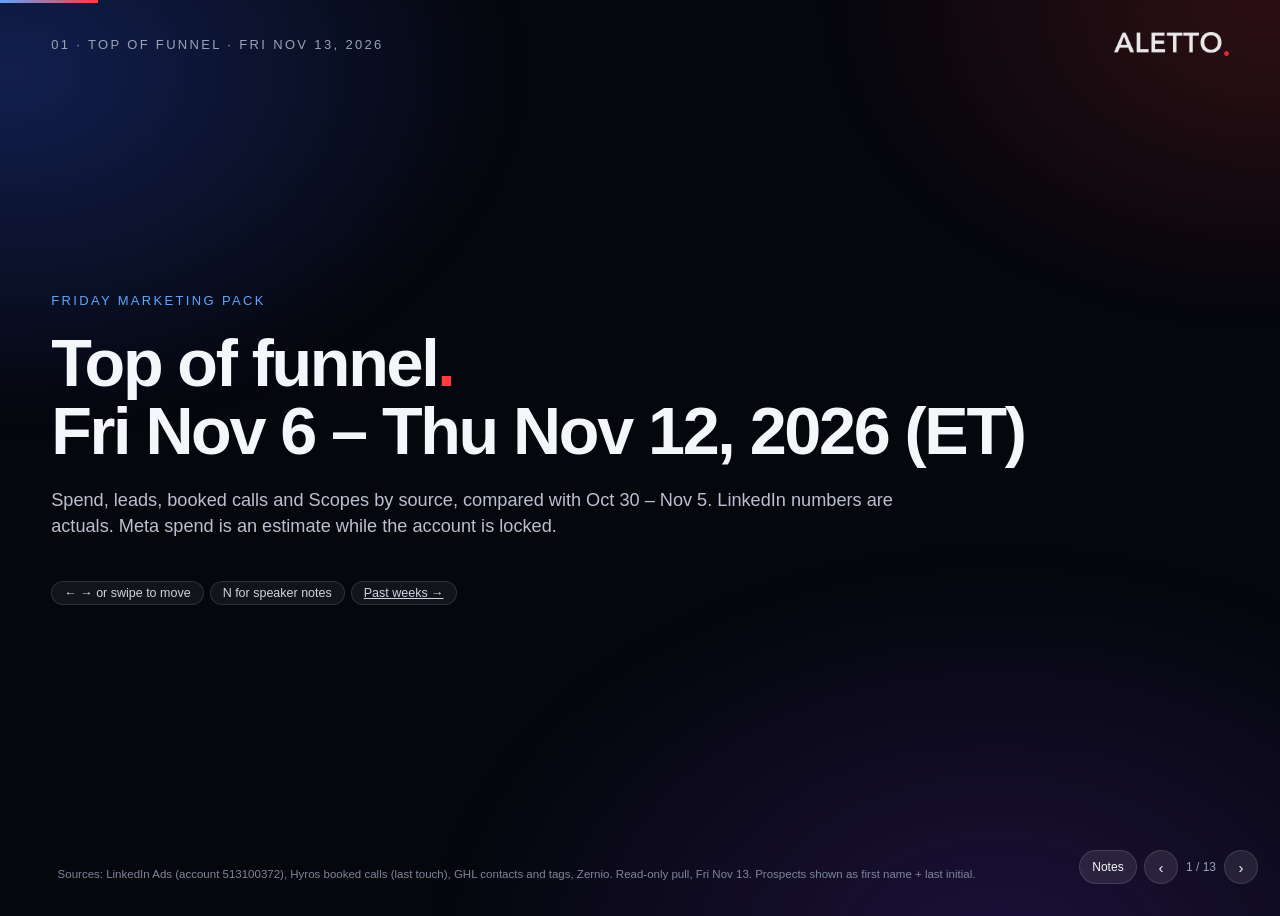
==== 2026-11-13/index.html @ bb5e085d "TOF weekly deck: week Nov 6–12, 2026 (built Fri Nov 13)" ====
<!DOCTYPE html><html lang="en"><head><meta charset="utf-8"><meta name="viewport" content="width=device-width,initial-scale=1,viewport-fit=cover">
<title>Aletto · Top of funnel · Fri Nov 6 – Thu Nov 12, 2026 (ET)</title><meta name="robots" content="noindex"><link rel="icon" href="[data-uri]">
<style>
:root{--bg:#05070d;--glass:rgba(255,255,255,.055);--glass2:rgba(255,255,255,.09);--line:rgba(255,255,255,.12);--tx:#f5f6fa;--mut:#9aa3b5;--red:#ff3b3b;--grn:#34d399;--amb:#fbbf24;--blu:#60a5fa;--vio:#a78bfa}
*{box-sizing:border-box;margin:0;padding:0}
html,body{height:100%;background:var(--bg);color:var(--tx);font-family:-apple-system,BlinkMacSystemFont,"SF Pro Display","Inter","Helvetica Neue",Arial,sans-serif;-webkit-font-smoothing:antialiased;overflow:hidden}
body:before{content:"";position:fixed;inset:-20%;background:radial-gradient(40% 40% at 15% 20%,rgba(56,94,255,.28),transparent 70%),radial-gradient(35% 35% at 85% 15%,rgba(255,59,59,.16),transparent 70%),radial-gradient(45% 45% at 70% 90%,rgba(124,58,237,.20),transparent 70%);filter:blur(20px);z-index:0}
.deck{position:relative;z-index:1;height:100vh;width:100vw}
.slide{position:absolute;inset:0;padding:4.2vh 4.5vw 7vh;display:flex;flex-direction:column;opacity:0;pointer-events:none;transform:translateY(18px) scale(.995);transition:opacity .55s ease,transform .55s ease}
.slide.active{opacity:1;pointer-events:auto;transform:none}
.top{display:flex;align-items:center;justify-content:space-between;margin-bottom:2.2vh}
.top img{height:22px;opacity:.9}
.kicker{font-size:12px;letter-spacing:.18em;text-transform:uppercase;color:var(--mut)}
h1{font-size:clamp(34px,5.2vw,76px);font-weight:700;letter-spacing:-.035em;line-height:1.02}
h2{font-size:clamp(24px,2.7vw,40px);font-weight:700;letter-spacing:-.025em;margin-bottom:.6vh}
.sub{color:var(--mut);font-size:clamp(13px,1.15vw,17px);margin-bottom:2vh;max-width:1100px;line-height:1.45}
.glass{background:var(--glass);border:1px solid var(--line);border-radius:22px;backdrop-filter:blur(24px) saturate(140%);-webkit-backdrop-filter:blur(24px) saturate(140%);box-shadow:0 10px 40px rgba(0,0,0,.35),inset 0 1px 0 rgba(255,255,255,.08)}
.grid{display:grid;gap:16px}
.g2{grid-template-columns:1fr 1fr}.g3{grid-template-columns:repeat(3,1fr)}.g4{grid-template-columns:repeat(4,1fr)}.g5{grid-template-columns:repeat(5,1fr)}
.card{padding:18px 20px}
.kpi .v{font-size:clamp(26px,2.8vw,44px);font-weight:700;letter-spacing:-.03em}
.kpi .l{color:var(--mut);font-size:13px;margin-top:4px;line-height:1.35}
.kpi .d{font-size:12px;margin-top:8px;color:var(--grn)}
.tag{display:inline-block;font-size:10.5px;padding:2px 8px;border-radius:99px;border:1px solid var(--line);color:var(--mut);margin-left:6px;vertical-align:middle;letter-spacing:.03em}
.est{color:var(--amb);border-color:rgba(251,191,36,.4)}
.pend{color:var(--vio);border-color:rgba(167,139,250,.45)}
.src{position:absolute;left:4.5vw;right:150px;bottom:2.2vh;font-size:10.5px;color:#6f788b;line-height:1.4}
.nav{position:fixed;right:22px;bottom:16px;z-index:5;display:flex;gap:8px;align-items:center;font-size:12px;color:var(--mut)}
.nav button{background:var(--glass2);border:1px solid var(--line);color:var(--tx);width:34px;height:34px;border-radius:50%;cursor:pointer;font-size:15px}
.prog{position:fixed;left:0;top:0;height:3px;background:linear-gradient(90deg,var(--blu),var(--red));z-index:6;transition:width .4s}
table{width:100%;border-collapse:collapse;font-size:clamp(10.5px,.82vw,13px)}
th,td{padding:6px 5px;text-align:right;border-bottom:1px solid rgba(255,255,255,.07);white-space:nowrap}
th:first-child,td:first-child{text-align:left}
th{color:var(--mut);font-weight:600;font-size:10px;white-space:normal;vertical-align:bottom;text-transform:uppercase;letter-spacing:.06em}
td.nd{color:#5d6576;font-style:italic}
tr.sel td{background:rgba(96,165,250,.10)}
.pill{display:inline-flex;gap:6px;flex-wrap:wrap}
.pill button{background:var(--glass);border:1px solid var(--line);color:var(--mut);padding:6px 13px;border-radius:99px;cursor:pointer;font-size:12.5px}
.pill button.on{background:#fff;color:#000;border-color:#fff}
.chartbox{position:relative;height:100%;min-height:0}
.funnel{display:flex;flex-direction:column;gap:9px}
.fstep{display:flex;align-items:center;gap:14px}
.fbar{height:46px;border-radius:12px;display:flex;align-items:center;padding:0 16px;font-weight:600;background:linear-gradient(90deg,rgba(96,165,250,.55),rgba(167,139,250,.45));border:1px solid var(--line);transition:width 1.2s cubic-bezier(.2,.8,.2,1);width:0;white-space:nowrap}
.fconv{color:var(--mut);font-size:13px;min-width:120px}
.tl{display:flex;flex-direction:column;gap:6px;overflow:auto;padding-right:6px;max-height:68vh}
.row{padding:7px 14px;border-radius:14px;cursor:pointer;transition:background .2s}
.row:hover{background:var(--glass2)}
.row .h{display:flex;gap:12px;align-items:center}
.row .n{font-weight:700;color:var(--mut);min-width:30px}
.row .dt{font-size:12px;color:var(--mut);min-width:84px}
.row .t{font-weight:600;flex:1}
.row .b{display:none;margin-top:10px;font-size:13px;color:#cfd5e2;line-height:1.5}
.row.open .b{display:grid;grid-template-columns:1fr 1fr 1fr;gap:14px}
.row .b div span{display:block;color:var(--mut);font-size:11px;text-transform:uppercase;letter-spacing:.07em;margin-bottom:3px}
.chev{transition:transform .2s;color:var(--mut)}.row.open .chev{transform:rotate(90deg)}
.flag{padding:14px 16px;border-left:3px solid}
.flag.r{border-left-color:var(--red)}.flag.a{border-left-color:var(--amb)}.flag.g{border-left-color:var(--grn)}
.flag b{display:block;margin-bottom:3px;font-size:14px}.flag p{font-size:12.5px;color:#c3c9d6;line-height:1.45}
ul.clean{list-style:none}ul.clean li{padding:7px 0;border-bottom:1px solid rgba(255,255,255,.06);font-size:13.5px;line-height:1.45;color:#d8dde7}
ul.clean li b{color:#fff}
.big{font-size:clamp(48px,7vw,104px);font-weight:800;letter-spacing:-.05em;line-height:1}
.dot{color:var(--red)}
.score{width:150px;height:150px;border-radius:50%;display:grid;place-items:center;background:conic-gradient(var(--grn) calc(var(--p)*1%),rgba(255,255,255,.08) 0);position:relative}
.score:after{content:"";position:absolute;inset:12px;border-radius:50%;background:#0b0f19}
.score span{position:relative;z-index:1;font-size:40px;font-weight:800}
.hint{font-size:11.5px;color:var(--mut)}
body.static *{transition:none!important;animation:none!important}
@media print{.slide{position:relative;opacity:1;page-break-after:always;height:100vh}}
/* presenter overrides: bigger type for a shared screen */
html,body{font-family:"Inter",-apple-system,BlinkMacSystemFont,"SF Pro Display","Helvetica Neue",Arial,sans-serif}
.slide{padding:3.6vh 4vw 7.4vh}
.top{margin-bottom:1.6vh}
.top img{height:24px}
.kicker{font-size:13px}
h2{font-size:clamp(28px,3.05vw,46px);line-height:1.1;margin-bottom:1vh;max-width:1500px}
.sub{font-size:clamp(16px,1.42vw,21px);color:#b9c0cf;margin-bottom:2.2vh;max-width:1400px}
.kpi .v{font-size:clamp(34px,3.6vw,58px)}
.kpi .l{font-size:clamp(14px,1.18vw,17px);color:#b9c0cf;line-height:1.35}
.src{font-size:11.5px;color:#7d869a;bottom:2vh}
.card{padding:18px 22px}
.lbl{font-size:12px;letter-spacing:.14em;text-transform:uppercase;color:var(--mut);margin-bottom:8px}
.c-g{color:var(--grn)}.c-r{color:#ff6b6b}.c-a{color:var(--amb)}.c-b{color:var(--blu)}.c-v{color:var(--vio)}.c-w{color:#fff}
.ico{display:inline-grid;place-items:center;width:30px;height:30px;border-radius:50%;font-size:15px;font-weight:800;margin-right:10px;vertical-align:middle;flex:none}
.ico.g{background:rgba(52,211,153,.18);color:var(--grn)}.ico.r{background:rgba(255,90,90,.18);color:#ff6b6b}.ico.a{background:rgba(251,191,36,.18);color:var(--amb)}.ico.b{background:rgba(96,165,250,.18);color:var(--blu)}
.gap{display:inline-block;font-size:12px;padding:3px 10px;border-radius:99px;border:1px solid rgba(251,191,36,.45);color:var(--amb);margin-top:8px}
.pill button{font-size:14px;padding:7px 15px}
.rk{display:flex;flex-direction:column;gap:10px}
.mbar{height:12px;border-radius:99px;background:rgba(255,255,255,.08);position:relative;overflow:visible}
.mbar i{position:absolute;left:0;top:0;bottom:0;border-radius:99px;width:0;transition:width 1.1s cubic-bezier(.2,.8,.2,1)}
.mbar b.t{position:absolute;top:-5px;bottom:-5px;width:2px;background:#fff;opacity:.7}
.mrow{display:flex;justify-content:space-between;font-size:15px;color:#cfd5e2;margin-bottom:5px}
.mrow b{color:#fff;font-size:16px}
.fl{display:flex;flex-direction:column;gap:20px}
.fs{display:flex;align-items:center;gap:16px}
.fs .fb{height:72px;border-radius:14px;display:flex;align-items:center;padding:0 20px;font-weight:700;font-size:26px;border:1px solid var(--line);width:0;transition:width 1.2s cubic-bezier(.2,.8,.2,1);white-space:nowrap}
.fs .fn{color:#cfd5e2;font-size:16px;min-width:230px}
.fs .fn b{display:block;color:#fff;font-size:18px}
.ring{width:190px;height:190px;border-radius:50%;display:grid;place-items:center;position:relative;background:conic-gradient(var(--amb) calc(var(--p)*1%),rgba(255,255,255,.08) 0)}
.ring:after{content:"";position:absolute;inset:16px;border-radius:50%;background:#0b0f19}
.ring span{position:relative;z-index:1;font-size:50px;font-weight:800;letter-spacing:-.03em}
.ring .tk{position:absolute;inset:0;border-radius:50%;background:conic-gradient(transparent calc(var(--t)*1% - .6%),#fff calc(var(--t)*1% - .6%),#fff calc(var(--t)*1% + .6%),transparent 0);-webkit-mask:radial-gradient(circle,transparent 60%,#000 61%);mask:radial-gradient(circle,transparent 60%,#000 61%);z-index:2}
.list{list-style:none;display:flex;flex-direction:column;gap:12px}
.list li{font-size:clamp(15px,1.3vw,19px);line-height:1.4;color:#dfe3ec;display:flex;align-items:flex-start}
.list li b{color:#fff}
.tb td,.tb th{font-size:15px;padding:9px 8px}
.tb th{font-size:11.5px}
.notes{position:fixed;left:4vw;right:4vw;bottom:62px;z-index:8;padding:18px 24px;display:none;background:rgba(12,16,28,.94);border:1px solid var(--line);border-radius:18px;box-shadow:0 20px 60px rgba(0,0,0,.6)}
.notes.on{display:block}
.notes h4{font-size:12px;letter-spacing:.16em;text-transform:uppercase;color:var(--amb);margin-bottom:8px}
.notes ul{margin-left:20px}.notes li{font-size:16px;line-height:1.5;color:#e6e9f0;margin:3px 0}
aside.sn{display:none}
.nbtn{width:auto!important;padding:0 12px;border-radius:99px!important;font-size:12px!important}
.repname{font-size:22px;font-weight:700}
.rank{display:inline-grid;place-items:center;width:34px;height:34px;border-radius:50%;background:rgba(255,255,255,.1);font-weight:800;margin-right:10px}
.rank.one{background:linear-gradient(135deg,#fbbf24,#f59e0b);color:#111}
.g4{grid-template-columns:repeat(4,minmax(0,1fr))}.g3{grid-template-columns:repeat(3,minmax(0,1fr))}.g2{grid-template-columns:repeat(2,minmax(0,1fr))}
.src{right:190px}
.ring{flex:none}
.ring .tk{position:absolute;inset:0;background:none;-webkit-mask:none;mask:none;transform:rotate(calc(var(--t)*3.6deg));z-index:3;border-radius:50%}.ring .tk:before{content:"";position:absolute;left:50%;top:-5px;width:5px;height:28px;margin-left:-2.5px;background:#fff;border-radius:3px;box-shadow:0 0 8px rgba(255,255,255,.6)}
.flag .list b,.flag .wl b{display:inline;font-size:inherit;margin:0}
.flag .wl{flex:1;justify-content:space-evenly}
.wl{list-style:none;display:flex;flex-direction:column;gap:2.2vh;margin-top:6px}
.wl li{display:flex;align-items:center;gap:18px}
.wl .n{font-size:clamp(28px,2.6vw,40px);font-weight:800;letter-spacing:-.03em;min-width:120px;text-align:right}
.wl .t{font-size:clamp(16px,1.4vw,20px);line-height:1.35;color:#dfe3ec}
.wl .t b{color:#fff}
.fx .n{font-size:clamp(40px,4vw,64px);font-weight:800;letter-spacing:-.04em;line-height:1;margin:10px 0 6px}
.lbcard .rk{gap:20px}.lbcard .mrow{font-size:16px}
/* drill-down slides */
.drill{flex:1;min-height:0;display:flex;flex-direction:column;gap:12px;margin-bottom:1.2vh}
.dtop{display:flex;align-items:center;justify-content:space-between;gap:14px;flex-wrap:wrap}
.dp button b{margin-left:4px;font-weight:800}
.dp button.on b{color:#000}
.dhint{font-size:13px;color:#7d869a}
.dwrap{flex:1;min-height:0;overflow:auto;padding:0!important;overscroll-behavior:contain}
.dwrap::-webkit-scrollbar{width:10px;height:10px}.dwrap::-webkit-scrollbar-thumb{background:rgba(255,255,255,.18);border-radius:99px}.dwrap::-webkit-scrollbar-track{background:transparent}
.dtab{width:100%;border-collapse:separate;border-spacing:0;table-layout:fixed}
.dtab th{position:sticky;top:0;z-index:2;background:rgba(16,21,34,.97);text-align:left;font-size:11.5px;letter-spacing:.12em;text-transform:uppercase;color:var(--mut);padding:12px 14px;border-bottom:1px solid var(--line);font-weight:600}
.dtab td{padding:12px 14px;border-bottom:1px solid rgba(255,255,255,.06);vertical-align:top;font-size:15.5px;line-height:1.4;color:#dfe3ec}
.dtab tr:hover td{background:rgba(255,255,255,.035)}
.dtab th:nth-child(1){width:15%}.dtab th:nth-child(2){width:8%}.dtab th:nth-child(3){width:13%}.dtab th:nth-child(4){width:21%}.dtab th:nth-child(5){width:35%}.dtab th:nth-child(6){width:8%}
.dtab td.pn{font-weight:700;color:#fff;font-size:16.5px}
.dtab td.dt{color:#cfd5e2;white-space:nowrap;font-variant-numeric:tabular-nums}
.dtab td b{color:#fff;font-weight:600}
.dtab .x{font-size:13px;color:#8f98ab;margin-top:3px;line-height:1.35}
.dtab .sl{font-size:11px;letter-spacing:.08em;text-transform:uppercase;color:var(--amb);margin-bottom:3px}
.dtab q{quotes:"“" "”";color:#f3f5f9;font-size:15.5px}
.dtab q:before{content:open-quote;color:var(--amb)}.dtab q:after{content:close-quote;color:var(--amb)}
.dtab .fl2{color:#ffb4b4;font-size:14.5px}
.dtab .nn{color:#6f788b;font-style:italic;font-size:14px}
.dtab td.lk a{display:inline-block;color:var(--blu);text-decoration:none;font-size:13.5px;font-weight:600;padding:3px 9px;border:1px solid rgba(96,165,250,.35);border-radius:99px;margin:0 4px 5px 0;white-space:nowrap}
.dtab td.lk a:hover{background:rgba(96,165,250,.15)}
.dtab tr.hid{display:none}
.dtab th,.dtab td{text-align:left!important;white-space:normal;overflow-wrap:anywhere}
.dtab td.dt{white-space:nowrap}
.dtab td.lk{white-space:normal}
.slide:has(.drill) .src{position:static;margin-top:4px;padding-right:170px;flex:none}
.slide:has(.drill) .drill{margin-bottom:0}
.slide:has(.drill) .sub{margin-bottom:1.4vh}
.slide:has(.drill) h2{font-size:clamp(26px,2.6vw,40px)}
.dp{row-gap:6px}
/* TOF weekly additions on top of base.css + presenter.css (same Apple-glass system as the YTD deck + sales scorecard) */
.deltas{display:flex;gap:6px;align-items:center;margin-top:6px;font-size:13px;color:var(--mut)}
.up{color:var(--grn)}.dn{color:#ff6b6b}.fl0{color:var(--mut)}
.kpi .v small{font-size:.45em;color:var(--mut);font-weight:600;margin-left:4px;letter-spacing:0}
.chart{position:relative;flex:1;min-height:0}
.col{display:flex;flex-direction:column;min-height:0}
.fill{flex:1;min-height:0}
.title-wrap{flex:1;display:flex;flex-direction:column;justify-content:center;gap:2.4vh}
.title-wrap h1 .dot{color:var(--red)}
.chip{display:inline-block;font-size:12.5px;padding:4px 12px;border-radius:99px;border:1px solid var(--line);color:#cfd5e2;background:var(--glass);margin:0 6px 6px 0}
.frow{display:flex;align-items:center;gap:14px;margin:0 0 10px}
.frow .bx{height:54px;border-radius:14px;display:flex;align-items:center;justify-content:space-between;padding:0 18px;font-weight:700;font-size:clamp(18px,1.7vw,26px);border:1px solid var(--line);min-width:150px;transition:width 1.1s cubic-bezier(.2,.8,.2,1)}
.frow .bx span{font-size:12px;font-weight:600;color:rgba(255,255,255,.75);letter-spacing:.04em;text-transform:uppercase}
.frow .cv{font-size:14px;color:#cfd5e2;min-width:150px}
.frow .cv b{display:block;color:#fff;font-size:17px}
.gapbox{border:1px dashed rgba(251,191,36,.55)!important;background:rgba(251,191,36,.06)!important;color:var(--amb)!important}
.rc{display:flex;gap:16px;align-items:flex-start}
.rc .num{flex:none;width:40px;height:40px;border-radius:50%;display:grid;place-items:center;font-weight:800;font-size:18px;background:rgba(96,165,250,.16);color:var(--blu)}
.rc b{display:block;font-size:clamp(16px,1.3vw,19px);margin-bottom:4px}
.rc p{font-size:clamp(13.5px,1.08vw,15.5px);color:#c3c9d6;line-height:1.45}
.cr{display:flex;flex-direction:column;gap:12px}
.cr .it{padding:14px 16px}
.cr .it .nm{font-weight:700;font-size:16.5px}.cr .it .ch{font-size:11.5px;letter-spacing:.1em;text-transform:uppercase;color:var(--mut);margin:2px 0 6px}
.cr .it p{font-size:14px;color:#cfd5e2;line-height:1.45}
.cr .it p b{color:#fff}
.tb2{font-size:13.5px}.tb2 td,.tb2 th{padding:6px 7px}
.tb2 td.ad{font-weight:600;color:#fff;max-width:230px;overflow:hidden;text-overflow:ellipsis}
.tb2 td.z{color:#5d6576}
.tb2 tr.hl td{background:rgba(52,211,153,.08)}
.tb2 tr.lo td{background:rgba(255,90,90,.07)}
.mth{font-size:11px;letter-spacing:.1em;text-transform:uppercase}
.l5h{display:flex;justify-content:space-between;align-items:baseline;margin-bottom:8px;gap:8px}
.l5h b{font-size:18px}
.l5k{display:flex;gap:10px;margin:6px 0 10px}
.l5k>div{flex:1;border-radius:14px;padding:8px 10px;background:rgba(255,255,255,.04);border:1px solid var(--line)}
.l5k .n{font-size:24px;font-weight:800;letter-spacing:-.02em}
.l5k .t{font-size:11px;color:var(--mut);text-transform:uppercase;letter-spacing:.08em}
.scroll{overflow:auto;min-height:0}
.legend-est{display:inline-block;width:12px;height:12px;border-radius:3px;background:repeating-linear-gradient(45deg,rgba(251,191,36,.85) 0 3px,rgba(251,191,36,.25) 3px 6px);vertical-align:middle;margin-right:6px}
.archive a{color:var(--blu);text-decoration:none}
/* ---------- mobile ---------- */
@media (max-width:820px){
 html,body{overflow:hidden}
 .slide{padding:54px 16px 86px;overflow-y:auto;-webkit-overflow-scrolling:touch;display:block}
 .slide>*{margin-bottom:12px}
 .g2,.g3,.g4,.g5,.g6{grid-template-columns:minmax(0,1fr)!important}
 .grid>*,.col>*{min-width:0;max-width:100%}
 .slide{overflow-x:hidden}
 .chart canvas{max-width:100%}
 .g3k{grid-template-columns:1fr 1fr!important}
 .chart,.chartbox{height:260px!important;flex:none!important}
 .src{position:static!important;margin-top:14px;right:auto!important;padding:0!important}
 h1{font-size:38px}
 h2{font-size:25px!important}
 .sub{font-size:15px!important}
 .top{margin-bottom:12px}
 .nav{right:12px;bottom:10px}
 .frow .bx{min-width:110px;height:46px;font-size:18px}
 .frow .cv{min-width:0;font-size:12px}.frow .cv b{font-size:14px}
 .tb2{font-size:12px}
 .scroll{overflow-x:auto}
 .hide-m{display:none}
 .top .kicker{max-width:68%;font-size:11px}
 .top img{height:18px}
 .big4{grid-template-columns:minmax(0,1fr) minmax(0,1fr)!important;gap:10px}
 .big4 .card{padding:14px}
 .big4 .kpi .v{font-size:30px}
 .big4 .lbl{font-size:10.5px}
 .gapbox{font-size:13px!important;width:auto!important}
 .title-wrap{min-height:70vh}
}
.big4 .card{padding:22px 24px}.big4 .kpi .v{font-size:clamp(38px,4.2vw,66px)}
.flag b{font-size:16px}.flag p{font-size:14px}
.recs .rc{padding:24px 26px}.recs .rc b{font-size:clamp(18px,1.5vw,22px)}.recs .rc p{font-size:clamp(14.5px,1.2vw,17px)}
.recs .rc:last-child{grid-column:1/-1}
.gaps .flag{padding:20px 22px}.gaps .flag b{font-size:18px}.gaps .flag p{font-size:15px}
ul.clean li{font-size:clamp(14px,1.15vw,16.5px);padding:10px 0}
@media (max-width:820px){.recs .rc:last-child{grid-column:auto}}

.grid>*{min-width:0}
</style></head><body><div class="prog" id="prog"></div><div class="deck"><section class="slide" data-title="Title"><div class="top"><span class="kicker">01 · Top of funnel · Fri Nov 13, 2026</span><img src="[data-uri]" alt="Aletto"></div>
<div class="title-wrap"><div class="kicker" style="color:var(--blu)">Friday marketing pack</div>
<h1>Top of funnel<span class="dot">.</span><br>Fri Nov 6 – Thu Nov 12, 2026 (ET)</h1>
<p class="sub" style="max-width:900px">Spend, leads, booked calls and Scopes by source, compared with Oct 30 – Nov 5. LinkedIn numbers are actuals. Meta spend is an estimate while the account is locked.</p>
<div><span class="chip">← → or swipe to move</span><span class="chip">N for speaker notes</span><span class="chip"><a href="../archive/" style="color:inherit">Past weeks →</a></span></div></div>
<div class="src">Sources: LinkedIn Ads (account 513100372), Hyros booked calls (last touch), GHL contacts and tags, Zernio. Read-only pull, Fri Nov 13. Prospects shown as first name + last initial.</div>
<aside class="sn"><ul><li>Same week window as every Friday pack: Friday to Thursday, Eastern time.</li><li>Every number ties to the pack files; Meta spend is the standing ~$190/day estimate.</li></ul></aside></section>
<section class="slide" data-title="The week"><div class="top"><span class="kicker">02 · The week in one slide</span><img src="[data-uri]" alt="Aletto"></div>
<h2>More qualified calls and more Scopes for about the same money</h2><p class="sub">Spend rose 4%. Qualified calls went 17 → 19 and Scopes 6 → 8. But LinkedIn paid had its weakest week: 8 books and 0 Scopes. Meta (estimated spend) and organic carried the week.</p>
<div class="col fill" style="justify-content:center;gap:18px"><div class="grid g4 big4"><div class="glass card kpi"><div class="lbl">Total spend<span class="tag est">estimate</span></div><div class="v" style="">~$3,544</div><div class="deltas"><span class="fl0">▲ +4%</span><span>last week ~$3,407</span></div></div><div class="glass card kpi"><div class="lbl">LinkedIn clicks</div><div class="v" style="">750</div><div class="deltas"><span class="dn">▼ -2%</span><span>last week 767</span></div></div><div class="glass card kpi"><div class="lbl">Free-report leads</div><div class="v" style="">202</div><div class="deltas"><span class="dn">▼ -4%</span><span>last week 210</span></div></div><div class="glass card kpi"><div class="lbl">Strategy calls booked</div><div class="v" style="">34</div><div class="deltas"><span class="dn">▼ -3%</span><span>last week 35</span></div></div><div class="glass card kpi"><div class="lbl">Qualified calls</div><div class="v" style="color:var(--grn)">19</div><div class="deltas"><span class="up">▲ +12%</span><span>last week 17</span></div></div><div class="glass card kpi"><div class="lbl">Scopes booked</div><div class="v" style="color:var(--amb)">8</div><div class="deltas"><span class="up">▲ +33%</span><span>last week 6</span></div></div><div class="glass card kpi"><div class="lbl">Cost per book</div><div class="v" style="">~$104</div><div class="deltas"><span class="dn">▲ +7%</span><span>last week ~$97</span></div></div><div class="glass card kpi"><div class="lbl">Cost per qualified</div><div class="v" style="">~$187</div><div class="deltas"><span class="up">▼ -7%</span><span>last week ~$200</span></div></div></div><div class="grid g3"><div class="glass card flag g"><b>Meta and organic did the work</b><p>Meta booked 10 calls / 6 qualified and 2 Scopes. Organic booked 12 / 5 and 5 of the 8 Scopes.</p></div><div class="glass card flag r"><b>LinkedIn paid slipped</b><p>8 books / 4 qualified (16 / 6 last week), $554 per qualified, 0 last-touch Scopes. CPM went $45 → $52.</p></div><div class="glass card flag a"><b>Nov 12 budget changes need a full week</b><p>Prospecting is now $260/day. Judge next Friday on 7-day books and last-$5k Scopes, not day by day.</p></div></div></div>
<div class="src">Cost per book / qualified use total spend including the Meta estimate. Last week's calls have had a week longer to cancel, so cancels aren't compared.</div>
<aside class="sn"><ul><li>Lead with the verdict: qualified and Scopes up, spend +4%.</li><li>LinkedIn paid is the problem channel this week; Meta + organic carried it.</li></ul></aside></section>
<section class="slide" data-title="Spend & budgets"><div class="top"><span class="kicker">03 · Spend & budgets</span><img src="[data-uri]" alt="Aletto"></div>
<h2>~$3,544 spent, up 4%. Prospecting now runs at $260/day.</h2>
<p class="sub">LinkedIn actual $2,214 (+7%), including $69 of new retargeting from Nov 11. Meta is an <b style="color:var(--amb)">estimate</b> of ~$1,330 ($190/day) because the account is locked.</p>
<div class="grid g2 fill" style="grid-template-columns:1.05fr 1fr">
 <div class="glass card col"><div class="lbl">Spend by channel, this week vs last <span class="legend-est" style="margin-left:10px"></span><span class="hint">hatched = estimate</span></div><div class="chart"><canvas id="cSpend"></canvas></div></div>
 <div class="glass card col"><div class="lbl">LinkedIn daily budgets since Nov 12</div><div class="chart"><canvas id="cBud"></canvas></div>
 <p class="hint" style="margin-top:8px;font-size:13px;line-height:1.45">Set live Thu Nov 12 ~17:42 Madrid with Jake's go: bg2 US $130→$100, bg2 EU $110→$100, bg1 US $15→$40, ghosted_v2 paused. static-test-US $20 runs to Sun Nov 15 then ends. rt-vsl retargeting $20/day, uncapped.</p></div>
</div>
<div class="src">LinkedIn: campaign report, account 513100372; budgets re-read live Fri Nov 13 (read-only). Prospecting averaged $307/day this week against $275/day of set budgets (LinkedIn over-delivers).</div>
<aside class="sn"><ul><li>Prospecting $260 = bg2 US 100 + bg2 EU 100 + bg1 US 40 + static-test-US 20 (ends Sun Nov 15).</li><li>rt-vsl retargeting $20/day on top, uncapped.</li></ul></aside></section>
<section class="slide" data-title="Funnel"><div class="top"><span class="kicker">04 · Funnel</span><img src="[data-uri]" alt="Aletto"></div>
<h2>Fewer clicks and leads, but more of them qualified</h2>
<p class="sub">Clicks 750 (767), report leads 202 (210), calls 34 (35), qualified 19 (17). LinkedIn CTR 1.76% (1.66%), CPC $2.95 ($2.71), CPM $52 ($45).</p>
<div class="grid g2 fill" style="grid-template-columns:1.25fr 1fr">
 <div class="glass card col" style="justify-content:center"><div class="frow"><div class="bx" style="width:62%;background:rgba(96,165,250,.35)"><span>LinkedIn clicks</span>750</div><div class="cv"><b>16.4%</b>click → LinkedIn report lead (last week 17.1%)</div></div><div class="frow"><div class="bx" style="width:32%;background:rgba(167,139,250,.35)"><span>Report leads</span>202</div><div class="cv"><b>123 / 18 / 61</b>LinkedIn / Meta / organic</div></div><div class="frow"><div class="bx gapbox" style="width:38%"><span>VSL visitors</span>not tracked</div><div class="cv"><b>2–5% bar can't be checked</b>no page analytics connected</div></div><div class="frow"><div class="bx" style="width:13%;background:rgba(52,211,153,.32)"><span>Calls booked</span>34</div><div class="cv"><b>16.8%</b>report lead → booked call (last week 16.7%)</div></div><div class="frow"><div class="bx" style="width:10%;background:rgba(52,211,153,.55)"><span>Qualified</span>19</div><div class="cv"><b>56%</b>of books qualified (last week 49%)</div></div></div>
 <div class="glass card col"><div class="lbl">Free-report leads by source</div><div class="chart"><canvas id="cLeads"></canvas></div></div>
</div>
<div class="src">Report leads: GHL contacts created in the week with the free-report tag/URL or the "5 Ways" source. Books: Hyros "Free AI Strategy Call". Qualified: GHL tag. Bar widths are scaled (square root) so the small steps stay readable.</div>
<aside class="sn"><ul><li>Organic "5 Ways" leads were the only lead source that grew (52 → 61).</li><li>VSL visitors are the missing step; GA4 fixes it (recommendation 5).</li></ul></aside></section>
<section class="slide" data-title="Books & Scopes"><div class="top"><span class="kicker">05 · Books & Scopes by source</span><img src="[data-uri]" alt="Aletto"></div>
<h2>Meta and organic booked more. LinkedIn paid halved.</h2>
<p class="sub">Last-touch source. Meta 10 books / 6 qualified (4 / 2). LinkedIn ads 8 / 4 (16 / 6). Organic 12 / 5. Scopes 8 (6), none from LinkedIn paid.</p>
<div class="grid g2 fill" style="grid-template-columns:1.2fr 1fr">
 <div class="glass card col"><div class="lbl">Calls booked and qualified, this week vs last</div><div class="chart"><canvas id="cBooks"></canvas></div></div>
 <div class="glass card col"><div class="lbl">The 8 Scopes booked this week</div>
  <div class="chart" style="flex:0 0 120px"><canvas id="cScopes"></canvas></div>
  <div class="scroll fill" style="margin-top:8px"><table class="tb2"><tr><th>Who</th><th>Day</th><th style="text-align:left">Source</th><th style="text-align:left">Ad / channel</th></tr><tr><td>Ian M.</td><td>11-06</td><td style="text-align:left">No source</td><td style="text-align:left;color:var(--mut);white-space:normal">—</td></tr><tr><td>Patty B.</td><td>11-09</td><td style="text-align:left">Meta ads</td><td style="text-align:left;color:var(--mut);white-space:normal">TOF-FR-T16W</td></tr><tr><td>Fredj R.</td><td>11-09</td><td style="text-align:left">Organic (LinkedIn)</td><td style="text-align:left;color:var(--mut);white-space:normal">LinkedIn (organic)</td></tr><tr><td>Andrew S.</td><td>11-10</td><td style="text-align:left">Organic other</td><td style="text-align:left;color:var(--mut);white-space:normal">free report<div class="hint" style="font-size:11.5px">first touch: Meta ads STATIC-hard-to-reach-buyers -W</div></td></tr><tr><td>Manuel M.</td><td>11-11</td><td style="text-align:left">Organic other</td><td style="text-align:left;color:var(--mut);white-space:normal">google-organic<div class="hint" style="font-size:11.5px">first touch: Organic (LinkedIn)</div></td></tr><tr><td>Marcus P.</td><td>11-11</td><td style="text-align:left">Organic (LinkedIn)</td><td style="text-align:left;color:var(--mut);white-space:normal">LinkedIn (organic)</td></tr><tr><td>Jason C.</td><td>11-12</td><td style="text-align:left">Meta ads</td><td style="text-align:left;color:var(--mut);white-space:normal">TOF-FR-NYP-W2</td></tr><tr><td>Paul S.</td><td>11-12</td><td style="text-align:left">Organic (LinkedIn)</td><td style="text-align:left;color:var(--mut);white-space:normal">LinkedIn (organic)</td></tr></table></div></div>
</div>
<div class="src">Hyros booked calls, last touch. "Organic (LinkedIn)" = organic with a LinkedIn referrer (probable LinkedIn). "No source" includes returning contacts the SDRs set. 4 books have no GHL match, so their qualified status is unknown.</div>
<aside class="sn"><ul><li>Andrew S. Scope: last touch the free report, first touch the Meta STATIC-hard-to-reach-buyers ad.</li><li>LinkedIn paid had 2 last-touch Scopes last week, 0 this week.</li></ul></aside></section>
<section class="slide" data-title="Cost by source"><div class="top"><span class="kicker">06 · Cost per qualified call & per Scope</span><img src="[data-uri]" alt="Aletto"></div>
<h2>Meta is the cheapest paid source on the estimate. LinkedIn cost $554 per qualified call.</h2>
<p class="sub">All in: ~$187 per qualified call (~$200) and ~$443 per Scope (~$568). LinkedIn spent $2,214 for 0 last-touch Scopes. Meta figures use estimated spend.</p>
<div class="grid g2" style="grid-template-columns:1fr 1fr;flex:1;min-height:0">
 <div class="glass card col"><div class="lbl">Cost per qualified call (lower is better)</div><div class="chart"><canvas id="cCpq"></canvas></div></div>
 <div class="glass card col"><div class="lbl">Cost per Scope booked (lower is better)</div><div class="chart"><canvas id="cCps"></canvas></div></div>
</div>
<div class="glass card scroll" style="margin-top:14px;flex:none"><table class="tb2"><tr><th>Source</th><th>Spend</th><th>Books</th><th>Qualified</th><th>Scopes</th><th>$ / book</th><th>$ / qualified</th><th>$ / Scope</th></tr><tr><td>All sources <span class="tag est">estimate</span></td><td>~$3,544</td><td>34 <span class="hint">(35)</span></td><td>19 <span class="hint">(17)</span></td><td>8 <span class="hint">(6)</span></td><td>~$104 <span class="hint">(~$97)</span></td><td>~$187 <span class="hint">(~$200)</span></td><td>~$443 <span class="hint">(~$568)</span></td></tr><tr><td>LinkedIn ads</td><td>$2,214</td><td>8 <span class="hint">(16)</span></td><td>4 <span class="hint">(6)</span></td><td>0 <span class="hint">(2)</span></td><td>$277 <span class="hint">($130)</span></td><td>$554 <span class="hint">($346)</span></td><td>— <span class="hint">($1,038)</span></td></tr><tr><td>Meta ads <span class="tag est">estimate</span></td><td>~$1,330</td><td>10 <span class="hint">(4)</span></td><td>6 <span class="hint">(2)</span></td><td>2 <span class="hint">(4)</span></td><td>~$133 <span class="hint">(~$332)</span></td><td>~$222 <span class="hint">(~$665)</span></td><td>~$665 <span class="hint">(~$332)</span></td></tr><tr><td>Organic (all)</td><td>—</td><td>12 <span class="hint">(13)</span></td><td>5 <span class="hint">(7)</span></td><td>5 <span class="hint">(0)</span></td><td class="z">no ad spend</td><td class="z">no ad spend</td><td class="z">no ad spend</td></tr><tr><td>No source</td><td>—</td><td>4 <span class="hint">(2)</span></td><td>4 <span class="hint">(2)</span></td><td>1 <span class="hint">(0)</span></td><td class="z">no ad spend</td><td class="z">no ad spend</td><td class="z">no ad spend</td></tr></table></div>
<div class="src">Last week in brackets. Spend: LinkedIn actual; Meta ~$190/day estimate. Scopes are last touch; "—" means no Scope to divide by.</div>
<aside class="sn"><ul><li>LinkedIn per qualified went from $346 to $554.</li><li>Meta went from ~$665 to ~$222 per qualified, but the spend is an estimate.</li></ul></aside></section>
<section class="slide" data-title="Last $5k"><div class="top"><span class="kicker">07 · Last $5k per LinkedIn campaign</span><img src="[data-uri]" alt="Aletto"></div>
<h2>bg2 EU earns its money. bg2 US looks better on the wider count.</h2>
<p class="sub"><b>Strict</b> credits a Scope to the ad on the person's first strategy-call booking (last touch). <b>Any Strat</b> credits it if any of their strategy calls in the window came from the campaign (each person once). Windows end Nov 11; Nov 12 added no LinkedIn Scope.</p>
<div class="grid g2 fill" style="grid-template-columns:1fr 1.15fr">
 <div class="glass card col"><div class="lbl">Scopes from the last $5k, by method</div><div class="chart"><canvas id="c5k"></canvas></div></div>
 <div class="col" style="gap:12px;justify-content:space-between"><div class="glass card" style="flex:1;display:flex;flex-direction:column;justify-content:center"><div class="l5h"><b>bg2 EU</b><span class="hint">08/29 → 11/11 · $5,007</span></div>
<div class="l5k"><div><div class="t">Strict · first Strat</div><div class="n">6 <span style="font-size:13px;color:var(--mut)">Scopes</span></div><div class="hint">6 asked · $835 / asked</div></div>
<div><div class="t">Any Strat in window</div><div class="n" style="color:var(--grn)">6 <span style="font-size:13px;color:var(--mut)">Scopes</span></div><div class="hint">6 asked · $835 / asked</div></div></div></div><div class="glass card" style="flex:1;display:flex;flex-direction:column;justify-content:center"><div class="l5h"><b>bg2 US</b><span class="hint">09/15 → 11/11 · $5,002</span></div>
<div class="l5k"><div><div class="t">Strict · first Strat</div><div class="n">1 <span style="font-size:13px;color:var(--mut)">Scopes</span></div><div class="hint">2 asked · $2,501 / asked</div></div>
<div><div class="t">Any Strat in window</div><div class="n" style="color:var(--grn)">4 <span style="font-size:13px;color:var(--mut)">Scopes</span></div><div class="hint">6 asked · $834 / asked</div></div></div></div><div class="glass card" style="flex:1;display:flex;flex-direction:column;justify-content:center"><div class="l5h"><b>bg1 US</b><span class="hint">09/18 → 11/11 · $5,039</span></div>
<div class="l5k"><div><div class="t">Strict · first Strat</div><div class="n">0 <span style="font-size:13px;color:var(--mut)">Scopes</span></div><div class="hint">1 asked · $5,039 / asked</div></div>
<div><div class="t">Any Strat in window</div><div class="n" style="color:var(--grn)">3 <span style="font-size:13px;color:var(--mut)">Scopes</span></div><div class="hint">5 asked · $1,008 / asked</div></div></div></div></div>
</div>
<div class="src">li-trim-2026-11-12: LinkedIn spend (adAnalytics, account 513100372) + Hyros Strategy first-book source + Scope-asked CSV + GHL Scope calendar + Hyros Scope calls. "Asked" = asked for a Scope. Bruce R. counts in both bg2 US and bg1 US under Any Strat.</div>
<aside class="sn"><ul><li>The two methods agree on bg2 EU: 6 Scopes, all deadcold.</li><li>bg2 US goes 1 → 4 Scopes and bg1 US 0 → 3 under Any Strat; that is why the Nov 12 trim kept both alive.</li></ul></aside></section>
<section class="slide" data-title="Last $5k by ad"><div class="top"><span class="kicker">08 · Last $5k · per ad</span><img src="[data-uri]" alt="Aletto"></div>
<h2>deadcold carries EU. coldgraveyard is the only US ad with Scopes on real spend.</h2>
<p class="sub">deadcold: $4,570 → 6 Scopes, $762 per Scope-asked. coldgraveyard: $2,965 → 1 Scope strict, 2 any-Strat, $741 per asked. datadoesn'tlie: Will H. on just $144. 2013selling's 2 Scopes are old first touches on $0 spend in the window, and its bg1 remake was rejected by LinkedIn.</p>
<div class="grid g3 fill" style="grid-template-columns:.9fr 1.05fr 1.05fr"><div class="glass card col"><div class="l5h"><b>bg2 EU</b><span class="hint">$5,007</span></div><div class="scroll fill"><table class="tb2"><tr><th>Ad</th><th>Spend</th><th>Strict<br>asked · Scopes</th><th>Any Strat<br>asked · Scopes</th><th>$ / asked<br>(any)</th></tr><tr class="hl"><td class="ad" title="deadcold">deadcold</td><td>$4,570</td><td>6 · <b style="color:var(--grn)">6</b></td><td>6 · <b style="color:var(--grn)">6</b></td><td>$762</td></tr><tr class="hl"><td colspan="5" class="hint" style="text-align:left;white-space:normal;padding-top:0">Scopes: Milos N., Nuno F., Liban D., Manuel H., Mario S., Garry S.</td></tr><tr class=""><td class="ad" title="drypipe">drypipe</td><td>$226</td><td class="z">0 · 0</td><td class="z">0 · 0</td><td>—</td></tr><tr class=""><td class="ad" title="toetag">toetag</td><td>$83</td><td class="z">0 · 0</td><td class="z">0 · 0</td><td>—</td></tr><tr class=""><td class="ad" title="STATIC-inmails-map-eu">STATIC-inmails-ma…</td><td>$55</td><td class="z">0 · 0</td><td class="z">0 · 0</td><td>—</td></tr></table></div></div><div class="glass card col"><div class="l5h"><b>bg2 US</b><span class="hint">$5,002</span></div><div class="scroll fill"><table class="tb2"><tr><th>Ad</th><th>Spend</th><th>Strict<br>asked · Scopes</th><th>Any Strat<br>asked · Scopes</th><th>$ / asked<br>(any)</th></tr><tr class="hl"><td class="ad" title="coldgraveyard">coldgraveyard</td><td>$2,965</td><td>2 · <b style="color:var(--grn)">1</b></td><td>4 · <b style="color:var(--grn)">2</b></td><td>$741</td></tr><tr class="hl"><td colspan="5" class="hint" style="text-align:left;white-space:normal;padding-top:0">Scopes: Bruce R., Dan K.</td></tr><tr class="lo"><td class="ad" title="coldemail">coldemail</td><td>$1,219</td><td class="z">0 · 0</td><td class="z">0 · 0</td><td>—</td></tr><tr class=""><td class="ad" title="colddead">colddead</td><td>$699</td><td class="z">0 · 0</td><td class="z">0 · 0</td><td>—</td></tr><tr class=""><td class="ad" title="drypipe">drypipe</td><td>$83</td><td class="z">0 · 0</td><td class="z">0 · 0</td><td>—</td></tr><tr class="hl"><td class="ad" title="Duplicate_Ad_3_11May2026">Duplicate_Ad_3_11…</td><td>$0</td><td class="z">0 · 0</td><td>2 · <b style="color:var(--grn)">2</b></td><td>$0 spend</td></tr><tr class="hl"><td colspan="5" class="hint" style="text-align:left;white-space:normal;padding-top:0">Scopes: Dave B., Howard A.</td></tr></table></div></div><div class="glass card col"><div class="l5h"><b>bg1 US</b><span class="hint">$5,039</span></div><div class="scroll fill"><table class="tb2"><tr><th>Ad</th><th>Spend</th><th>Strict<br>asked · Scopes</th><th>Any Strat<br>asked · Scopes</th><th>$ / asked<br>(any)</th></tr><tr class="lo"><td class="ad" title="colddead">colddead</td><td>$2,744</td><td class="z">0 · 0</td><td class="z">0 · 0</td><td>—</td></tr><tr class="lo"><td class="ad" title="drypipe2">drypipe2</td><td>$1,946</td><td>1 · <b style="color:inherit">0</b></td><td>1 · <b style="color:inherit">0</b></td><td>$1,946</td></tr><tr class="hl"><td class="ad" title="datadoesn&#x27;tlie">datadoesn&#x27;tlie</td><td>$144</td><td class="z">0 · 0</td><td>1 · <b style="color:var(--grn)">1</b></td><td>$144</td></tr><tr class="hl"><td colspan="5" class="hint" style="text-align:left;white-space:normal;padding-top:0">Scopes: Will H.</td></tr><tr class=""><td class="ad" title="freebook">freebook</td><td>$108</td><td class="z">0 · 0</td><td class="z">0 · 0</td><td>—</td></tr><tr class=""><td class="ad" title="Duplicate_googletranslate">Duplicate_googlet…</td><td>$85</td><td class="z">0 · 0</td><td class="z">0 · 0</td><td>—</td></tr><tr class="hl"><td class="ad" title="2013selling">2013selling</td><td>$0</td><td class="z">0 · 0</td><td>3 · <b style="color:var(--grn)">2</b></td><td>$0 spend</td></tr><tr class="hl"><td colspan="5" class="hint" style="text-align:left;white-space:normal;padding-top:0">Scopes: Bruce R., Sikesdorsey I.</td></tr></table></div></div></div>
<div class="src">Rows: ads with $50+ in the window or any Scope/asked credit. Green = has a Scope; red = $1k+ with none. "Duplicate_Ad_3" and "2013selling" spent $0 in the window; their credit comes from first touches before it.</div>
<aside class="sn"><ul><li>The per-ad view is why recommendation 2 sets a ~$1k test on bg2 US remakes before moving money to deadcold.</li><li>coldemail ($1,219) and colddead ($2,744 in bg1) booked Strats but no Scope-asked under either method.</li></ul></aside></section>
<section class="slide" data-title="Creatives"><div class="top"><span class="kicker">09 · Creative winners & losers</span><img src="[data-uri]" alt="Aletto"></div>
<h2>One LinkedIn ad and one Meta static did most of the booking</h2>
<p class="sub">Paid last-touch books by ad this week. LinkedIn spend is actual; Meta spend per ad can't be seen.</p>
<div class="grid g3 fill" style="grid-template-columns:1fr 1.1fr 1fr">
 <div class="col"><div class="lbl c-g">Top 3</div><div class="cr"><div class="glass it" style="border-left:3px solid var(--grn)"><div class="nm">deadcold</div><div class="ch">LinkedIn · bg2 EU</div><p>$775 spend · CTR 1.60% · CPC $1.99 · 75 report leads · <b>6 books / 3 qualified</b> ($258 per qualified). Every bg2 EU Scope in the last $5k came from it.</p></div><div class="glass it" style="border-left:3px solid var(--grn)"><div class="nm">STATIC-hard-to-reach-buyers</div><div class="ch">Meta</div><p><b>6 books / 3 qualified</b>, 13 report leads, and first touch on Andrew S.'s Scope. Spend per ad isn't visible (account locked).</p></div><div class="glass it" style="border-left:3px solid var(--grn)"><div class="nm">TOF videos NYP-W2 + T16W</div><div class="ch">Meta</div><p>2 books and <b>2 Scopes</b> (Jason C. on NYP-W2, Patty B. on T16W).</p></div></div></div>
 <div class="glass card col"><div class="lbl">Books by ad (paid, last touch)</div><div class="chart"><canvas id="cCr"></canvas></div></div>
 <div class="col"><div class="lbl c-r">Bottom 3</div><div class="cr"><div class="glass it" style="border-left:3px solid #ff6b6b"><div class="nm">coldgraveyard</div><div class="ch">LinkedIn · bg2 US</div><p><b>$893</b>, the biggest spender (40% of LinkedIn). 37 report leads but <b>1 book</b> / 1 qualified. CPM $62 → $77.</p></div><div class="glass it" style="border-left:3px solid #ff6b6b"><div class="nm">STATIC-sent-delivered-ghosted_v2</div><div class="ch">LinkedIn · static-test-US</div><p>$135, CTR 0.97%, CPC $7.95, <b>0 books</b>. Paused Nov 12.</p></div><div class="glass it" style="border-left:3px solid #ff6b6b"><div class="nm">datadoesn&#x27;tlie</div><div class="ch">LinkedIn · bg1 US</div><p>$170, <b>CPC $8.51</b>, CPM $119. 1 book, not qualified.</p></div></div></div>
</div>
<div class="src">Hyros last-touch ad on each strategy call; GHL qualified tag; LinkedIn creative report. Report leads from GHL UTM content.</div>
<aside class="sn"><ul><li>coldgraveyard spent the most for 1 book; bg2 US gets the US-first remakes test.</li><li>ghosted_v2 already paused Nov 12.</li></ul></aside></section>
<section class="slide" data-title="Fatigue"><div class="top"><span class="kicker">10 · Fatigue radar</span><img src="[data-uri]" alt="Aletto"></div>
<h2>LinkedIn is getting more expensive to show</h2>
<p class="sub">Account CPM went $45 → $52 week on week and rose from $46 to $58 a day between Nov 6 and Nov 12. Frequency is creeping up in both bg2 campaigns. Meta frequency, CPM and CTR can't be seen.</p>
<div class="grid g2 fill" style="grid-template-columns:1.25fr 1fr">
 <div class="glass card col"><div style="display:flex;justify-content:space-between;align-items:center;gap:8px;flex-wrap:wrap"><div class="lbl" id="fgLbl">Daily CPM by campaign</div><div class="pill" id="fgPills"><button class="on" data-m="cpm">CPM</button><button data-m="ctr">CTR</button><button data-m="acct">Account, 14 days</button></div></div><div class="chart"><canvas id="cFat"></canvas></div></div>
 <div class="col scroll" style="gap:10px;display:flex"><div class="glass card flag r"><b>LinkedIn CPM rising</b><p>Account CPM went from $46 on Nov 6 to $58 on Nov 12, up on 5 of those 6 days. Weekly CPM $45 → $52.</p></div><div class="glass card flag a"><b>bg2 US: audience saturating</b><p>Frequency 1.21 → 1.38 and CPM $60 → $78, but CTR rose to 2.33%. The creative still gets clicks; the audience is getting expensive.</p></div><div class="glass card flag a"><b>deadcold EU: wearing a little</b><p>Frequency 1.39 → 1.50, CTR 1.68% → 1.61%, CPC $1.77 → $1.99. Rotate a variant in before frequency hits ~2.</p></div><div class="glass card flag r"><b>bg1 US: expensive</b><p>CPM $75 → $122 and CPC $6.08 → $8.52 on a small budget.</p></div><div class="glass card flag g"><b>rt-vsl: as expected</b><p>Frequency 2.32 after 2 days on a 182-person audience. Normal for retargeting.</p></div></div>
</div>
<div class="src">LinkedIn campaign daily and account daily reports. Frequency = impressions ÷ reach for the week. bg1 US Nov 12 jump reflects the $15 → $40 budget change.</div>
<aside class="sn"><ul><li>Rule of thumb: rotate creative before frequency passes ~2 on cold audiences.</li></ul></aside></section>
<section class="slide" data-title="Content"><div class="top"><span class="kicker">11 · Content & organic</span><img src="[data-uri]" alt="Aletto"></div>
<h2>The company page started posting. The testimonial was the standout.</h2>
<p class="sub">Organic booked 12 calls / 5 qualified and 5 of the 8 Scopes. Organic "5 Ways" report leads 52 → 61.</p>
<div class="grid g4" style="margin-bottom:14px"><div class="glass card kpi"><div class="lbl">Company page posts</div><div class="v" style="">19</div></div><div class="glass card kpi"><div class="lbl">Impressions</div><div class="v" style="">399</div><div class="deltas">~21 per post</div></div><div class="glass card kpi"><div class="lbl">Likes · shares · clicks</div><div class="v" style="">5 · 3 · 8</div></div><div class="glass card kpi"><div class="lbl">Organic report leads</div><div class="v" style="color:var(--grn)">61</div><div class="deltas"><span class="up">▲ +17%</span><span>last week 52</span></div></div></div>
<div class="grid g2 fill" style="grid-template-columns:1.4fr 1fr">
 <div class="glass card col"><div class="lbl">Impressions per company-page post, Nov 7–12</div><div class="chart"><canvas id="cPosts"></canvas></div></div>
 <div class="glass card"><ul class="clean"><li>First week the Aletto company page posted through Zernio: <b>19 posts</b> Nov 7–12, <b>399 impressions</b> (~21 per post), 5 likes, 3 shares, 8 clicks.</li><li>Best post: the <b>Healthcare Revenue Group testimonial</b>, 62 impressions and 3 shares, about 3× the average.</li><li>Organic "5 Ways" report leads rose <b>52 → 61</b>, and organic sources booked <b>5 of the 8 Scopes</b>.</li><li>Jake's personal LinkedIn isn't visible in any tool, so it's not in these numbers.</li></ul></div>
</div>
<div class="src">Zernio analytics, LinkedIn, Oct 30–Nov 12 (all 19 posts fall Nov 7–12; none the week before). GHL "5 Ways" source for organic leads.</div>
<aside class="sn"><ul><li>Testimonial post: 62 impressions, 41 reach, 2 likes, 3 shares.</li></ul></aside></section>
<section class="slide" data-title="Recommendations"><div class="top"><span class="kicker">12 · Recommendations</span><img src="[data-uri]" alt="Aletto"></div>
<h2>Five moves, all waiting on Jake's go <span class="tag pend" style="font-size:13px;vertical-align:middle">awaiting go</span></h2>
<p class="sub">Nothing below has been changed live. The Nov 12 budget changes are the only live edits this week.</p>
<div class="grid g2 fill recs" style="align-content:center"><div class="glass card rc"><div class="num">1</div><div><b>Hold the Nov 12 budgets for a full week</b><p>Judge them next Friday on 7-day books and last-$5k Scopes. Let static-test-US end Sun Nov 15 as planned ($172 this week, 0 books) and don't move its money. Leave rt-vsl uncapped.</p></div></div><div class="glass card rc"><div class="num">2</div><div><b>Refresh bg2 US with the US-first qualifying remakes</b><p>Same $100/day. If the next ~$1k there still books 0 Scopes, move that budget flat into deadcold EU.</p></div></div><div class="glass card rc"><div class="num">3</div><div><b>Prep a deadcold variant</b><p>Same hook, new visual. Rotate it in before EU frequency passes ~2 (it's 1.50 now).</p></div></div><div class="glass card rc"><div class="num">4</div><div><b>Run the Nov 4 Meta plan when Facebook is ready</b><p>Meta booked 10 calls / 6 qualified and 2 Scopes on an estimated $1,330. Run the pinned plan on the new brand account at flat total spend so it becomes measurable.</p></div></div><div class="glass card rc"><div class="num">5</div><div><b>Reuse the testimonial and connect GA4</b><p>Repost the Healthcare Revenue Group testimonial from Jake's personal LinkedIn and as a static ad. Connect GA4 (or another page tracker) so next week can show VSL visitor → book % against the 2–5% bar.</p></div></div></div>
<div class="src">Recommendations only. US-first qualifying remakes: us-qualified-remakes-2026-11-09. Meta plan: pinned Nov 4 plan.</div>
<aside class="sn"><ul><li>Ask for a yes/no on each of the five.</li></ul></aside></section>
<section class="slide" data-title="Data gaps"><div class="top"><span class="kicker">13 · Data gaps & how to read this</span><img src="[data-uri]" alt="Aletto"></div>
<h2>What we can't see yet</h2>
<p class="sub">Each gap below is labelled wherever it touches a number in this deck.</p>
<div class="grid g2 gaps" style="align-content:start"><div class="glass card flag a" style=""><b>Meta spend is an estimate</b><p>The Aletto Meta ad account is locked. ~$190/day × 7 = ~$1,330, the same method as every pack. Meta CTR, CPM and frequency can't be seen.</p></div><div class="glass card flag a" style=""><b>VSL and report-page visitors aren't tracked</b><p>No page analytics is connected, so the 2–5% visitor → book check can't be done. Report lead → book (16.8%) is the stand-in.</p></div><div class="glass card flag a" style=""><b>Jake's personal LinkedIn isn't visible</b><p>Zernio only reports personal posts published through it.</p></div><div class="glass card flag a" style=""><b>4 books have no CRM match</b><p>Their booking email isn't in GHL, so qualified status is unknown. They're not counted as qualified.</p></div><div class="glass card flag g" style="border-left-color:var(--blu)"><b>SDR-calendar books are excluded</b><p>Sales-set calls aren't in Hyros. Closer reports those.</p></div></div>
<div class="glass card" style="margin-top:16px"><div class="lbl">Method</div><p class="hint" style="font-size:13.5px;line-height:1.5;color:#c3c9d6">Week = Fri–Thu Eastern time vs the week before. LinkedIn: Ryze LinkedIn Ads reports, account 513100372 (campaign, creative and daily views agree: $2,214.46 / 750 clicks). Books: Hyros "Free AI Strategy Call", last touch. Scopes: Hyros "Scope Call". Qualified: GHL tag matched by booking email. Leads: GHL contacts by date added. Content: Zernio. Built Fri Nov 13, 2026, read-only.</p></div>
<div class="src">Rebuilt weekly from the Friday pack with build.py. Past weeks: /archive/.</div>
<aside class="sn"><ul><li>Biggest unlock: GA4 on the VSL page, then Meta access.</li></ul></aside></section></div>
<div class="notes glass" id="notes"><h4>Speaker notes</h4><div id="notesBody"></div></div>
<div class="nav"><button class="nbtn" id="nbtn" title="Speaker notes (N)">Notes</button><button id="prev" aria-label="Previous">‹</button><span id="pg"></span><button id="next" aria-label="Next">›</button></div>
<script>/**
 * Skipped minification because the original files appears to be already minified.
 * Original file: /npm/chart.js@4.4.1/dist/chart.umd.js
 *
 * Do NOT use SRI with dynamically generated files! More information: https://www.jsdelivr.com/using-sri-with-dynamic-files
 */
/*!
 * Chart.js v4.4.1
 * https://www.chartjs.org
 * (c) 2023 Chart.js Contributors
 * Released under the MIT License
 */
!function(t,e){"object"==typeof exports&&"undefined"!=typeof module?module.exports=e():"function"==typeof define&&define.amd?define(e):(t="undefined"!=typeof globalThis?globalThis:t||self).Chart=e()}(this,(function(){"use strict";var t=Object.freeze({__proto__:null,get Colors(){return Go},get Decimation(){return Qo},get Filler(){return ma},get Legend(){return ya},get SubTitle(){return ka},get Title(){return Ma},get Tooltip(){return Ba}});function e(){}const i=(()=>{let t=0;return()=>t++})();function s(t){return null==t}function n(t){if(Array.isArray&&Array.isArray(t))return!0;const e=Object.prototype.toString.call(t);return"[object"===e.slice(0,7)&&"Array]"===e.slice(-6)}function o(t){return null!==t&&"[object Object]"===Object.prototype.toString.call(t)}function a(t){return("number"==typeof t||t instanceof Number)&&isFinite(+t)}function r(t,e){return a(t)?t:e}function l(t,e){return void 0===t?e:t}const h=(t,e)=>"string"==typeof t&&t.endsWith("%")?parseFloat(t)/100:+t/e,c=(t,e)=>"string"==typeof t&&t.endsWith("%")?parseFloat(t)/100*e:+t;function d(t,e,i){if(t&&"function"==typeof t.call)return t.apply(i,e)}function u(t,e,i,s){let a,r,l;if(n(t))if(r=t.length,s)for(a=r-1;a>=0;a--)e.call(i,t[a],a);else for(a=0;a<r;a++)e.call(i,t[a],a);else if(o(t))for(l=Object.keys(t),r=l.length,a=0;a<r;a++)e.call(i,t[l[a]],l[a])}function f(t,e){let i,s,n,o;if(!t||!e||t.length!==e.length)return!1;for(i=0,s=t.length;i<s;++i)if(n=t[i],o=e[i],n.datasetIndex!==o.datasetIndex||n.index!==o.index)return!1;return!0}function g(t){if(n(t))return t.map(g);if(o(t)){const e=Object.create(null),i=Object.keys(t),s=i.length;let n=0;for(;n<s;++n)e[i[n]]=g(t[i[n]]);return e}return t}function p(t){return-1===["__proto__","prototype","constructor"].indexOf(t)}function m(t,e,i,s){if(!p(t))return;const n=e[t],a=i[t];o(n)&&o(a)?b(n,a,s):e[t]=g(a)}function b(t,e,i){const s=n(e)?e:[e],a=s.length;if(!o(t))return t;const r=(i=i||{}).merger||m;let l;for(let e=0;e<a;++e){if(l=s[e],!o(l))continue;const n=Object.keys(l);for(let e=0,s=n.length;e<s;++e)r(n[e],t,l,i)}return t}function x(t,e){return b(t,e,{merger:_})}function _(t,e,i){if(!p(t))return;const s=e[t],n=i[t];o(s)&&o(n)?x(s,n):Object.prototype.hasOwnProperty.call(e,t)||(e[t]=g(n))}const y={"":t=>t,x:t=>t.x,y:t=>t.y};function v(t){const e=t.split("."),i=[];let s="";for(const t of e)s+=t,s.endsWith("\\")?s=s.slice(0,-1)+".":(i.push(s),s="");return i}function M(t,e){const i=y[e]||(y[e]=function(t){const e=v(t);return t=>{for(const i of e){if(""===i)break;t=t&&t[i]}return t}}(e));return i(t)}function w(t){return t.charAt(0).toUpperCase()+t.slice(1)}const k=t=>void 0!==t,S=t=>"function"==typeof t,P=(t,e)=>{if(t.size!==e.size)return!1;for(const i of t)if(!e.has(i))return!1;return!0};function D(t){return"mouseup"===t.type||"click"===t.type||"contextmenu"===t.type}const C=Math.PI,O=2*C,A=O+C,T=Number.POSITIVE_INFINITY,L=C/180,E=C/2,R=C/4,I=2*C/3,z=Math.log10,F=Math.sign;function V(t,e,i){return Math.abs(t-e)<i}function B(t){const e=Math.round(t);t=V(t,e,t/1e3)?e:t;const i=Math.pow(10,Math.floor(z(t))),s=t/i;return(s<=1?1:s<=2?2:s<=5?5:10)*i}function W(t){const e=[],i=Math.sqrt(t);let s;for(s=1;s<i;s++)t%s==0&&(e.push(s),e.push(t/s));return i===(0|i)&&e.push(i),e.sort(((t,e)=>t-e)).pop(),e}function N(t){return!isNaN(parseFloat(t))&&isFinite(t)}function H(t,e){const i=Math.round(t);return i-e<=t&&i+e>=t}function j(t,e,i){let s,n,o;for(s=0,n=t.length;s<n;s++)o=t[s][i],isNaN(o)||(e.min=Math.min(e.min,o),e.max=Math.max(e.max,o))}function $(t){return t*(C/180)}function Y(t){return t*(180/C)}function U(t){if(!a(t))return;let e=1,i=0;for(;Math.round(t*e)/e!==t;)e*=10,i++;return i}function X(t,e){const i=e.x-t.x,s=e.y-t.y,n=Math.sqrt(i*i+s*s);let o=Math.atan2(s,i);return o<-.5*C&&(o+=O),{angle:o,distance:n}}function q(t,e){return Math.sqrt(Math.pow(e.x-t.x,2)+Math.pow(e.y-t.y,2))}function K(t,e){return(t-e+A)%O-C}function G(t){return(t%O+O)%O}function Z(t,e,i,s){const n=G(t),o=G(e),a=G(i),r=G(o-n),l=G(a-n),h=G(n-o),c=G(n-a);return n===o||n===a||s&&o===a||r>l&&h<c}function J(t,e,i){return Math.max(e,Math.min(i,t))}function Q(t){return J(t,-32768,32767)}function tt(t,e,i,s=1e-6){return t>=Math.min(e,i)-s&&t<=Math.max(e,i)+s}function et(t,e,i){i=i||(i=>t[i]<e);let s,n=t.length-1,o=0;for(;n-o>1;)s=o+n>>1,i(s)?o=s:n=s;return{lo:o,hi:n}}const it=(t,e,i,s)=>et(t,i,s?s=>{const n=t[s][e];return n<i||n===i&&t[s+1][e]===i}:s=>t[s][e]<i),st=(t,e,i)=>et(t,i,(s=>t[s][e]>=i));function nt(t,e,i){let s=0,n=t.length;for(;s<n&&t[s]<e;)s++;for(;n>s&&t[n-1]>i;)n--;return s>0||n<t.length?t.slice(s,n):t}const ot=["push","pop","shift","splice","unshift"];function at(t,e){t._chartjs?t._chartjs.listeners.push(e):(Object.defineProperty(t,"_chartjs",{configurable:!0,enumerable:!1,value:{listeners:[e]}}),ot.forEach((e=>{const i="_onData"+w(e),s=t[e];Object.defineProperty(t,e,{configurable:!0,enumerable:!1,value(...e){const n=s.apply(this,e);return t._chartjs.listeners.forEach((t=>{"function"==typeof t[i]&&t[i](...e)})),n}})})))}function rt(t,e){const i=t._chartjs;if(!i)return;const s=i.listeners,n=s.indexOf(e);-1!==n&&s.splice(n,1),s.length>0||(ot.forEach((e=>{delete t[e]})),delete t._chartjs)}function lt(t){const e=new Set(t);return e.size===t.length?t:Array.from(e)}const ht="undefined"==typeof window?function(t){return t()}:window.requestAnimationFrame;function ct(t,e){let i=[],s=!1;return function(...n){i=n,s||(s=!0,ht.call(window,(()=>{s=!1,t.apply(e,i)})))}}function dt(t,e){let i;return function(...s){return e?(clearTimeout(i),i=setTimeout(t,e,s)):t.apply(this,s),e}}const ut=t=>"start"===t?"left":"end"===t?"right":"center",ft=(t,e,i)=>"start"===t?e:"end"===t?i:(e+i)/2,gt=(t,e,i,s)=>t===(s?"left":"right")?i:"center"===t?(e+i)/2:e;function pt(t,e,i){const s=e.length;let n=0,o=s;if(t._sorted){const{iScale:a,_parsed:r}=t,l=a.axis,{min:h,max:c,minDefined:d,maxDefined:u}=a.getUserBounds();d&&(n=J(Math.min(it(r,l,h).lo,i?s:it(e,l,a.getPixelForValue(h)).lo),0,s-1)),o=u?J(Math.max(it(r,a.axis,c,!0).hi+1,i?0:it(e,l,a.getPixelForValue(c),!0).hi+1),n,s)-n:s-n}return{start:n,count:o}}function mt(t){const{xScale:e,yScale:i,_scaleRanges:s}=t,n={xmin:e.min,xmax:e.max,ymin:i.min,ymax:i.max};if(!s)return t._scaleRanges=n,!0;const o=s.xmin!==e.min||s.xmax!==e.max||s.ymin!==i.min||s.ymax!==i.max;return Object.assign(s,n),o}class bt{constructor(){this._request=null,this._charts=new Map,this._running=!1,this._lastDate=void 0}_notify(t,e,i,s){const n=e.listeners[s],o=e.duration;n.forEach((s=>s({chart:t,initial:e.initial,numSteps:o,currentStep:Math.min(i-e.start,o)})))}_refresh(){this._request||(this._running=!0,this._request=ht.call(window,(()=>{this._update(),this._request=null,this._running&&this._refresh()})))}_update(t=Date.now()){let e=0;this._charts.forEach(((i,s)=>{if(!i.running||!i.items.length)return;const n=i.items;let o,a=n.length-1,r=!1;for(;a>=0;--a)o=n[a],o._active?(o._total>i.duration&&(i.duration=o._total),o.tick(t),r=!0):(n[a]=n[n.length-1],n.pop());r&&(s.draw(),this._notify(s,i,t,"progress")),n.length||(i.running=!1,this._notify(s,i,t,"complete"),i.initial=!1),e+=n.length})),this._lastDate=t,0===e&&(this._running=!1)}_getAnims(t){const e=this._charts;let i=e.get(t);return i||(i={running:!1,initial:!0,items:[],listeners:{complete:[],progress:[]}},e.set(t,i)),i}listen(t,e,i){this._getAnims(t).listeners[e].push(i)}add(t,e){e&&e.length&&this._getAnims(t).items.push(...e)}has(t){return this._getAnims(t).items.length>0}start(t){const e=this._charts.get(t);e&&(e.running=!0,e.start=Date.now(),e.duration=e.items.reduce(((t,e)=>Math.max(t,e._duration)),0),this._refresh())}running(t){if(!this._running)return!1;const e=this._charts.get(t);return!!(e&&e.running&&e.items.length)}stop(t){const e=this._charts.get(t);if(!e||!e.items.length)return;const i=e.items;let s=i.length-1;for(;s>=0;--s)i[s].cancel();e.items=[],this._notify(t,e,Date.now(),"complete")}remove(t){return this._charts.delete(t)}}var xt=new bt;
/*!
 * @kurkle/color v0.3.2
 * https://github.com/kurkle/color#readme
 * (c) 2023 Jukka Kurkela
 * Released under the MIT License
 */function _t(t){return t+.5|0}const yt=(t,e,i)=>Math.max(Math.min(t,i),e);function vt(t){return yt(_t(2.55*t),0,255)}function Mt(t){return yt(_t(255*t),0,255)}function wt(t){return yt(_t(t/2.55)/100,0,1)}function kt(t){return yt(_t(100*t),0,100)}const St={0:0,1:1,2:2,3:3,4:4,5:5,6:6,7:7,8:8,9:9,A:10,B:11,C:12,D:13,E:14,F:15,a:10,b:11,c:12,d:13,e:14,f:15},Pt=[..."0123456789ABCDEF"],Dt=t=>Pt[15&t],Ct=t=>Pt[(240&t)>>4]+Pt[15&t],Ot=t=>(240&t)>>4==(15&t);function At(t){var e=(t=>Ot(t.r)&&Ot(t.g)&&Ot(t.b)&&Ot(t.a))(t)?Dt:Ct;return t?"#"+e(t.r)+e(t.g)+e(t.b)+((t,e)=>t<255?e(t):"")(t.a,e):void 0}const Tt=/^(hsla?|hwb|hsv)\(\s*([-+.e\d]+)(?:deg)?[\s,]+([-+.e\d]+)%[\s,]+([-+.e\d]+)%(?:[\s,]+([-+.e\d]+)(%)?)?\s*\)$/;function Lt(t,e,i){const s=e*Math.min(i,1-i),n=(e,n=(e+t/30)%12)=>i-s*Math.max(Math.min(n-3,9-n,1),-1);return[n(0),n(8),n(4)]}function Et(t,e,i){const s=(s,n=(s+t/60)%6)=>i-i*e*Math.max(Math.min(n,4-n,1),0);return[s(5),s(3),s(1)]}function Rt(t,e,i){const s=Lt(t,1,.5);let n;for(e+i>1&&(n=1/(e+i),e*=n,i*=n),n=0;n<3;n++)s[n]*=1-e-i,s[n]+=e;return s}function It(t){const e=t.r/255,i=t.g/255,s=t.b/255,n=Math.max(e,i,s),o=Math.min(e,i,s),a=(n+o)/2;let r,l,h;return n!==o&&(h=n-o,l=a>.5?h/(2-n-o):h/(n+o),r=function(t,e,i,s,n){return t===n?(e-i)/s+(e<i?6:0):e===n?(i-t)/s+2:(t-e)/s+4}(e,i,s,h,n),r=60*r+.5),[0|r,l||0,a]}function zt(t,e,i,s){return(Array.isArray(e)?t(e[0],e[1],e[2]):t(e,i,s)).map(Mt)}function Ft(t,e,i){return zt(Lt,t,e,i)}function Vt(t){return(t%360+360)%360}function Bt(t){const e=Tt.exec(t);let i,s=255;if(!e)return;e[5]!==i&&(s=e[6]?vt(+e[5]):Mt(+e[5]));const n=Vt(+e[2]),o=+e[3]/100,a=+e[4]/100;return i="hwb"===e[1]?function(t,e,i){return zt(Rt,t,e,i)}(n,o,a):"hsv"===e[1]?function(t,e,i){return zt(Et,t,e,i)}(n,o,a):Ft(n,o,a),{r:i[0],g:i[1],b:i[2],a:s}}const Wt={x:"dark",Z:"light",Y:"re",X:"blu",W:"gr",V:"medium",U:"slate",A:"ee",T:"ol",S:"or",B:"ra",C:"lateg",D:"ights",R:"in",Q:"turquois",E:"hi",P:"ro",O:"al",N:"le",M:"de",L:"yello",F:"en",K:"ch",G:"arks",H:"ea",I:"ightg",J:"wh"},Nt={OiceXe:"f0f8ff",antiquewEte:"faebd7",aqua:"ffff",aquamarRe:"7fffd4",azuY:"f0ffff",beige:"f5f5dc",bisque:"ffe4c4",black:"0",blanKedOmond:"ffebcd",Xe:"ff",XeviTet:"8a2be2",bPwn:"a52a2a",burlywood:"deb887",caMtXe:"5f9ea0",KartYuse:"7fff00",KocTate:"d2691e",cSO:"ff7f50",cSnflowerXe:"6495ed",cSnsilk:"fff8dc",crimson:"dc143c",cyan:"ffff",xXe:"8b",xcyan:"8b8b",xgTMnPd:"b8860b",xWay:"a9a9a9",xgYF:"6400",xgYy:"a9a9a9",xkhaki:"bdb76b",xmagFta:"8b008b",xTivegYF:"556b2f",xSange:"ff8c00",xScEd:"9932cc",xYd:"8b0000",xsOmon:"e9967a",xsHgYF:"8fbc8f",xUXe:"483d8b",xUWay:"2f4f4f",xUgYy:"2f4f4f",xQe:"ced1",xviTet:"9400d3",dAppRk:"ff1493",dApskyXe:"bfff",dimWay:"696969",dimgYy:"696969",dodgerXe:"1e90ff",fiYbrick:"b22222",flSOwEte:"fffaf0",foYstWAn:"228b22",fuKsia:"ff00ff",gaRsbSo:"dcdcdc",ghostwEte:"f8f8ff",gTd:"ffd700",gTMnPd:"daa520",Way:"808080",gYF:"8000",gYFLw:"adff2f",gYy:"808080",honeyMw:"f0fff0",hotpRk:"ff69b4",RdianYd:"cd5c5c",Rdigo:"4b0082",ivSy:"fffff0",khaki:"f0e68c",lavFMr:"e6e6fa",lavFMrXsh:"fff0f5",lawngYF:"7cfc00",NmoncEffon:"fffacd",ZXe:"add8e6",ZcSO:"f08080",Zcyan:"e0ffff",ZgTMnPdLw:"fafad2",ZWay:"d3d3d3",ZgYF:"90ee90",ZgYy:"d3d3d3",ZpRk:"ffb6c1",ZsOmon:"ffa07a",ZsHgYF:"20b2aa",ZskyXe:"87cefa",ZUWay:"778899",ZUgYy:"778899",ZstAlXe:"b0c4de",ZLw:"ffffe0",lime:"ff00",limegYF:"32cd32",lRF:"faf0e6",magFta:"ff00ff",maPon:"800000",VaquamarRe:"66cdaa",VXe:"cd",VScEd:"ba55d3",VpurpN:"9370db",VsHgYF:"3cb371",VUXe:"7b68ee",VsprRggYF:"fa9a",VQe:"48d1cc",VviTetYd:"c71585",midnightXe:"191970",mRtcYam:"f5fffa",mistyPse:"ffe4e1",moccasR:"ffe4b5",navajowEte:"ffdead",navy:"80",Tdlace:"fdf5e6",Tive:"808000",TivedBb:"6b8e23",Sange:"ffa500",SangeYd:"ff4500",ScEd:"da70d6",pOegTMnPd:"eee8aa",pOegYF:"98fb98",pOeQe:"afeeee",pOeviTetYd:"db7093",papayawEp:"ffefd5",pHKpuff:"ffdab9",peru:"cd853f",pRk:"ffc0cb",plum:"dda0dd",powMrXe:"b0e0e6",purpN:"800080",YbeccapurpN:"663399",Yd:"ff0000",Psybrown:"bc8f8f",PyOXe:"4169e1",saddNbPwn:"8b4513",sOmon:"fa8072",sandybPwn:"f4a460",sHgYF:"2e8b57",sHshell:"fff5ee",siFna:"a0522d",silver:"c0c0c0",skyXe:"87ceeb",UXe:"6a5acd",UWay:"708090",UgYy:"708090",snow:"fffafa",sprRggYF:"ff7f",stAlXe:"4682b4",tan:"d2b48c",teO:"8080",tEstN:"d8bfd8",tomato:"ff6347",Qe:"40e0d0",viTet:"ee82ee",JHt:"f5deb3",wEte:"ffffff",wEtesmoke:"f5f5f5",Lw:"ffff00",LwgYF:"9acd32"};let Ht;function jt(t){Ht||(Ht=function(){const t={},e=Object.keys(Nt),i=Object.keys(Wt);let s,n,o,a,r;for(s=0;s<e.length;s++){for(a=r=e[s],n=0;n<i.length;n++)o=i[n],r=r.replace(o,Wt[o]);o=parseInt(Nt[a],16),t[r]=[o>>16&255,o>>8&255,255&o]}return t}(),Ht.transparent=[0,0,0,0]);const e=Ht[t.toLowerCase()];return e&&{r:e[0],g:e[1],b:e[2],a:4===e.length?e[3]:255}}const $t=/^rgba?\(\s*([-+.\d]+)(%)?[\s,]+([-+.e\d]+)(%)?[\s,]+([-+.e\d]+)(%)?(?:[\s,/]+([-+.e\d]+)(%)?)?\s*\)$/;const Yt=t=>t<=.0031308?12.92*t:1.055*Math.pow(t,1/2.4)-.055,Ut=t=>t<=.04045?t/12.92:Math.pow((t+.055)/1.055,2.4);function Xt(t,e,i){if(t){let s=It(t);s[e]=Math.max(0,Math.min(s[e]+s[e]*i,0===e?360:1)),s=Ft(s),t.r=s[0],t.g=s[1],t.b=s[2]}}function qt(t,e){return t?Object.assign(e||{},t):t}function Kt(t){var e={r:0,g:0,b:0,a:255};return Array.isArray(t)?t.length>=3&&(e={r:t[0],g:t[1],b:t[2],a:255},t.length>3&&(e.a=Mt(t[3]))):(e=qt(t,{r:0,g:0,b:0,a:1})).a=Mt(e.a),e}function Gt(t){return"r"===t.charAt(0)?function(t){const e=$t.exec(t);let i,s,n,o=255;if(e){if(e[7]!==i){const t=+e[7];o=e[8]?vt(t):yt(255*t,0,255)}return i=+e[1],s=+e[3],n=+e[5],i=255&(e[2]?vt(i):yt(i,0,255)),s=255&(e[4]?vt(s):yt(s,0,255)),n=255&(e[6]?vt(n):yt(n,0,255)),{r:i,g:s,b:n,a:o}}}(t):Bt(t)}class Zt{constructor(t){if(t instanceof Zt)return t;const e=typeof t;let i;var s,n,o;"object"===e?i=Kt(t):"string"===e&&(o=(s=t).length,"#"===s[0]&&(4===o||5===o?n={r:255&17*St[s[1]],g:255&17*St[s[2]],b:255&17*St[s[3]],a:5===o?17*St[s[4]]:255}:7!==o&&9!==o||(n={r:St[s[1]]<<4|St[s[2]],g:St[s[3]]<<4|St[s[4]],b:St[s[5]]<<4|St[s[6]],a:9===o?St[s[7]]<<4|St[s[8]]:255})),i=n||jt(t)||Gt(t)),this._rgb=i,this._valid=!!i}get valid(){return this._valid}get rgb(){var t=qt(this._rgb);return t&&(t.a=wt(t.a)),t}set rgb(t){this._rgb=Kt(t)}rgbString(){return this._valid?(t=this._rgb)&&(t.a<255?`rgba(${t.r}, ${t.g}, ${t.b}, ${wt(t.a)})`:`rgb(${t.r}, ${t.g}, ${t.b})`):void 0;var t}hexString(){return this._valid?At(this._rgb):void 0}hslString(){return this._valid?function(t){if(!t)return;const e=It(t),i=e[0],s=kt(e[1]),n=kt(e[2]);return t.a<255?`hsla(${i}, ${s}%, ${n}%, ${wt(t.a)})`:`hsl(${i}, ${s}%, ${n}%)`}(this._rgb):void 0}mix(t,e){if(t){const i=this.rgb,s=t.rgb;let n;const o=e===n?.5:e,a=2*o-1,r=i.a-s.a,l=((a*r==-1?a:(a+r)/(1+a*r))+1)/2;n=1-l,i.r=255&l*i.r+n*s.r+.5,i.g=255&l*i.g+n*s.g+.5,i.b=255&l*i.b+n*s.b+.5,i.a=o*i.a+(1-o)*s.a,this.rgb=i}return this}interpolate(t,e){return t&&(this._rgb=function(t,e,i){const s=Ut(wt(t.r)),n=Ut(wt(t.g)),o=Ut(wt(t.b));return{r:Mt(Yt(s+i*(Ut(wt(e.r))-s))),g:Mt(Yt(n+i*(Ut(wt(e.g))-n))),b:Mt(Yt(o+i*(Ut(wt(e.b))-o))),a:t.a+i*(e.a-t.a)}}(this._rgb,t._rgb,e)),this}clone(){return new Zt(this.rgb)}alpha(t){return this._rgb.a=Mt(t),this}clearer(t){return this._rgb.a*=1-t,this}greyscale(){const t=this._rgb,e=_t(.3*t.r+.59*t.g+.11*t.b);return t.r=t.g=t.b=e,this}opaquer(t){return this._rgb.a*=1+t,this}negate(){const t=this._rgb;return t.r=255-t.r,t.g=255-t.g,t.b=255-t.b,this}lighten(t){return Xt(this._rgb,2,t),this}darken(t){return Xt(this._rgb,2,-t),this}saturate(t){return Xt(this._rgb,1,t),this}desaturate(t){return Xt(this._rgb,1,-t),this}rotate(t){return function(t,e){var i=It(t);i[0]=Vt(i[0]+e),i=Ft(i),t.r=i[0],t.g=i[1],t.b=i[2]}(this._rgb,t),this}}function Jt(t){if(t&&"object"==typeof t){const e=t.toString();return"[object CanvasPattern]"===e||"[object CanvasGradient]"===e}return!1}function Qt(t){return Jt(t)?t:new Zt(t)}function te(t){return Jt(t)?t:new Zt(t).saturate(.5).darken(.1).hexString()}const ee=["x","y","borderWidth","radius","tension"],ie=["color","borderColor","backgroundColor"];const se=new Map;function ne(t,e,i){return function(t,e){e=e||{};const i=t+JSON.stringify(e);let s=se.get(i);return s||(s=new Intl.NumberFormat(t,e),se.set(i,s)),s}(e,i).format(t)}const oe={values:t=>n(t)?t:""+t,numeric(t,e,i){if(0===t)return"0";const s=this.chart.options.locale;let n,o=t;if(i.length>1){const e=Math.max(Math.abs(i[0].value),Math.abs(i[i.length-1].value));(e<1e-4||e>1e15)&&(n="scientific"),o=function(t,e){let i=e.length>3?e[2].value-e[1].value:e[1].value-e[0].value;Math.abs(i)>=1&&t!==Math.floor(t)&&(i=t-Math.floor(t));return i}(t,i)}const a=z(Math.abs(o)),r=isNaN(a)?1:Math.max(Math.min(-1*Math.floor(a),20),0),l={notation:n,minimumFractionDigits:r,maximumFractionDigits:r};return Object.assign(l,this.options.ticks.format),ne(t,s,l)},logarithmic(t,e,i){if(0===t)return"0";const s=i[e].significand||t/Math.pow(10,Math.floor(z(t)));return[1,2,3,5,10,15].includes(s)||e>.8*i.length?oe.numeric.call(this,t,e,i):""}};var ae={formatters:oe};const re=Object.create(null),le=Object.create(null);function he(t,e){if(!e)return t;const i=e.split(".");for(let e=0,s=i.length;e<s;++e){const s=i[e];t=t[s]||(t[s]=Object.create(null))}return t}function ce(t,e,i){return"string"==typeof e?b(he(t,e),i):b(he(t,""),e)}class de{constructor(t,e){this.animation=void 0,this.backgroundColor="rgba(0,0,0,0.1)",this.borderColor="rgba(0,0,0,0.1)",this.color="#666",this.datasets={},this.devicePixelRatio=t=>t.chart.platform.getDevicePixelRatio(),this.elements={},this.events=["mousemove","mouseout","click","touchstart","touchmove"],this.font={family:"'Helvetica Neue', 'Helvetica', 'Arial', sans-serif",size:12,style:"normal",lineHeight:1.2,weight:null},this.hover={},this.hoverBackgroundColor=(t,e)=>te(e.backgroundColor),this.hoverBorderColor=(t,e)=>te(e.borderColor),this.hoverColor=(t,e)=>te(e.color),this.indexAxis="x",this.interaction={mode:"nearest",intersect:!0,includeInvisible:!1},this.maintainAspectRatio=!0,this.onHover=null,this.onClick=null,this.parsing=!0,this.plugins={},this.responsive=!0,this.scale=void 0,this.scales={},this.showLine=!0,this.drawActiveElementsOnTop=!0,this.describe(t),this.apply(e)}set(t,e){return ce(this,t,e)}get(t){return he(this,t)}describe(t,e){return ce(le,t,e)}override(t,e){return ce(re,t,e)}route(t,e,i,s){const n=he(this,t),a=he(this,i),r="_"+e;Object.defineProperties(n,{[r]:{value:n[e],writable:!0},[e]:{enumerable:!0,get(){const t=this[r],e=a[s];return o(t)?Object.assign({},e,t):l(t,e)},set(t){this[r]=t}}})}apply(t){t.forEach((t=>t(this)))}}var ue=new de({_scriptable:t=>!t.startsWith("on"),_indexable:t=>"events"!==t,hover:{_fallback:"interaction"},interaction:{_scriptable:!1,_indexable:!1}},[function(t){t.set("animation",{delay:void 0,duration:1e3,easing:"easeOutQuart",fn:void 0,from:void 0,loop:void 0,to:void 0,type:void 0}),t.describe("animation",{_fallback:!1,_indexable:!1,_scriptable:t=>"onProgress"!==t&&"onComplete"!==t&&"fn"!==t}),t.set("animations",{colors:{type:"color",properties:ie},numbers:{type:"number",properties:ee}}),t.describe("animations",{_fallback:"animation"}),t.set("transitions",{active:{animation:{duration:400}},resize:{animation:{duration:0}},show:{animations:{colors:{from:"transparent"},visible:{type:"boolean",duration:0}}},hide:{animations:{colors:{to:"transparent"},visible:{type:"boolean",easing:"linear",fn:t=>0|t}}}})},function(t){t.set("layout",{autoPadding:!0,padding:{top:0,right:0,bottom:0,left:0}})},function(t){t.set("scale",{display:!0,offset:!1,reverse:!1,beginAtZero:!1,bounds:"ticks",clip:!0,grace:0,grid:{display:!0,lineWidth:1,drawOnChartArea:!0,drawTicks:!0,tickLength:8,tickWidth:(t,e)=>e.lineWidth,tickColor:(t,e)=>e.color,offset:!1},border:{display:!0,dash:[],dashOffset:0,width:1},title:{display:!1,text:"",padding:{top:4,bottom:4}},ticks:{minRotation:0,maxRotation:50,mirror:!1,textStrokeWidth:0,textStrokeColor:"",padding:3,display:!0,autoSkip:!0,autoSkipPadding:3,labelOffset:0,callback:ae.formatters.values,minor:{},major:{},align:"center",crossAlign:"near",showLabelBackdrop:!1,backdropColor:"rgba(255, 255, 255, 0.75)",backdropPadding:2}}),t.route("scale.ticks","color","","color"),t.route("scale.grid","color","","borderColor"),t.route("scale.border","color","","borderColor"),t.route("scale.title","color","","color"),t.describe("scale",{_fallback:!1,_scriptable:t=>!t.startsWith("before")&&!t.startsWith("after")&&"callback"!==t&&"parser"!==t,_indexable:t=>"borderDash"!==t&&"tickBorderDash"!==t&&"dash"!==t}),t.describe("scales",{_fallback:"scale"}),t.describe("scale.ticks",{_scriptable:t=>"backdropPadding"!==t&&"callback"!==t,_indexable:t=>"backdropPadding"!==t})}]);function fe(){return"undefined"!=typeof window&&"undefined"!=typeof document}function ge(t){let e=t.parentNode;return e&&"[object ShadowRoot]"===e.toString()&&(e=e.host),e}function pe(t,e,i){let s;return"string"==typeof t?(s=parseInt(t,10),-1!==t.indexOf("%")&&(s=s/100*e.parentNode[i])):s=t,s}const me=t=>t.ownerDocument.defaultView.getComputedStyle(t,null);function be(t,e){return me(t).getPropertyValue(e)}const xe=["top","right","bottom","left"];function _e(t,e,i){const s={};i=i?"-"+i:"";for(let n=0;n<4;n++){const o=xe[n];s[o]=parseFloat(t[e+"-"+o+i])||0}return s.width=s.left+s.right,s.height=s.top+s.bottom,s}const ye=(t,e,i)=>(t>0||e>0)&&(!i||!i.shadowRoot);function ve(t,e){if("native"in t)return t;const{canvas:i,currentDevicePixelRatio:s}=e,n=me(i),o="border-box"===n.boxSizing,a=_e(n,"padding"),r=_e(n,"border","width"),{x:l,y:h,box:c}=function(t,e){const i=t.touches,s=i&&i.length?i[0]:t,{offsetX:n,offsetY:o}=s;let a,r,l=!1;if(ye(n,o,t.target))a=n,r=o;else{const t=e.getBoundingClientRect();a=s.clientX-t.left,r=s.clientY-t.top,l=!0}return{x:a,y:r,box:l}}(t,i),d=a.left+(c&&r.left),u=a.top+(c&&r.top);let{width:f,height:g}=e;return o&&(f-=a.width+r.width,g-=a.height+r.height),{x:Math.round((l-d)/f*i.width/s),y:Math.round((h-u)/g*i.height/s)}}const Me=t=>Math.round(10*t)/10;function we(t,e,i,s){const n=me(t),o=_e(n,"margin"),a=pe(n.maxWidth,t,"clientWidth")||T,r=pe(n.maxHeight,t,"clientHeight")||T,l=function(t,e,i){let s,n;if(void 0===e||void 0===i){const o=ge(t);if(o){const t=o.getBoundingClientRect(),a=me(o),r=_e(a,"border","width"),l=_e(a,"padding");e=t.width-l.width-r.width,i=t.height-l.height-r.height,s=pe(a.maxWidth,o,"clientWidth"),n=pe(a.maxHeight,o,"clientHeight")}else e=t.clientWidth,i=t.clientHeight}return{width:e,height:i,maxWidth:s||T,maxHeight:n||T}}(t,e,i);let{width:h,height:c}=l;if("content-box"===n.boxSizing){const t=_e(n,"border","width"),e=_e(n,"padding");h-=e.width+t.width,c-=e.height+t.height}h=Math.max(0,h-o.width),c=Math.max(0,s?h/s:c-o.height),h=Me(Math.min(h,a,l.maxWidth)),c=Me(Math.min(c,r,l.maxHeight)),h&&!c&&(c=Me(h/2));return(void 0!==e||void 0!==i)&&s&&l.height&&c>l.height&&(c=l.height,h=Me(Math.floor(c*s))),{width:h,height:c}}function ke(t,e,i){const s=e||1,n=Math.floor(t.height*s),o=Math.floor(t.width*s);t.height=Math.floor(t.height),t.width=Math.floor(t.width);const a=t.canvas;return a.style&&(i||!a.style.height&&!a.style.width)&&(a.style.height=`${t.height}px`,a.style.width=`${t.width}px`),(t.currentDevicePixelRatio!==s||a.height!==n||a.width!==o)&&(t.currentDevicePixelRatio=s,a.height=n,a.width=o,t.ctx.setTransform(s,0,0,s,0,0),!0)}const Se=function(){let t=!1;try{const e={get passive(){return t=!0,!1}};fe()&&(window.addEventListener("test",null,e),window.removeEventListener("test",null,e))}catch(t){}return t}();function Pe(t,e){const i=be(t,e),s=i&&i.match(/^(\d+)(\.\d+)?px$/);return s?+s[1]:void 0}function De(t){return!t||s(t.size)||s(t.family)?null:(t.style?t.style+" ":"")+(t.weight?t.weight+" ":"")+t.size+"px "+t.family}function Ce(t,e,i,s,n){let o=e[n];return o||(o=e[n]=t.measureText(n).width,i.push(n)),o>s&&(s=o),s}function Oe(t,e,i,s){let o=(s=s||{}).data=s.data||{},a=s.garbageCollect=s.garbageCollect||[];s.font!==e&&(o=s.data={},a=s.garbageCollect=[],s.font=e),t.save(),t.font=e;let r=0;const l=i.length;let h,c,d,u,f;for(h=0;h<l;h++)if(u=i[h],null==u||n(u)){if(n(u))for(c=0,d=u.length;c<d;c++)f=u[c],null==f||n(f)||(r=Ce(t,o,a,r,f))}else r=Ce(t,o,a,r,u);t.restore();const g=a.length/2;if(g>i.length){for(h=0;h<g;h++)delete o[a[h]];a.splice(0,g)}return r}function Ae(t,e,i){const s=t.currentDevicePixelRatio,n=0!==i?Math.max(i/2,.5):0;return Math.round((e-n)*s)/s+n}function Te(t,e){(e=e||t.getContext("2d")).save(),e.resetTransform(),e.clearRect(0,0,t.width,t.height),e.restore()}function Le(t,e,i,s){Ee(t,e,i,s,null)}function Ee(t,e,i,s,n){let o,a,r,l,h,c,d,u;const f=e.pointStyle,g=e.rotation,p=e.radius;let m=(g||0)*L;if(f&&"object"==typeof f&&(o=f.toString(),"[object HTMLImageElement]"===o||"[object HTMLCanvasElement]"===o))return t.save(),t.translate(i,s),t.rotate(m),t.drawImage(f,-f.width/2,-f.height/2,f.width,f.height),void t.restore();if(!(isNaN(p)||p<=0)){switch(t.beginPath(),f){default:n?t.ellipse(i,s,n/2,p,0,0,O):t.arc(i,s,p,0,O),t.closePath();break;case"triangle":c=n?n/2:p,t.moveTo(i+Math.sin(m)*c,s-Math.cos(m)*p),m+=I,t.lineTo(i+Math.sin(m)*c,s-Math.cos(m)*p),m+=I,t.lineTo(i+Math.sin(m)*c,s-Math.cos(m)*p),t.closePath();break;case"rectRounded":h=.516*p,l=p-h,a=Math.cos(m+R)*l,d=Math.cos(m+R)*(n?n/2-h:l),r=Math.sin(m+R)*l,u=Math.sin(m+R)*(n?n/2-h:l),t.arc(i-d,s-r,h,m-C,m-E),t.arc(i+u,s-a,h,m-E,m),t.arc(i+d,s+r,h,m,m+E),t.arc(i-u,s+a,h,m+E,m+C),t.closePath();break;case"rect":if(!g){l=Math.SQRT1_2*p,c=n?n/2:l,t.rect(i-c,s-l,2*c,2*l);break}m+=R;case"rectRot":d=Math.cos(m)*(n?n/2:p),a=Math.cos(m)*p,r=Math.sin(m)*p,u=Math.sin(m)*(n?n/2:p),t.moveTo(i-d,s-r),t.lineTo(i+u,s-a),t.lineTo(i+d,s+r),t.lineTo(i-u,s+a),t.closePath();break;case"crossRot":m+=R;case"cross":d=Math.cos(m)*(n?n/2:p),a=Math.cos(m)*p,r=Math.sin(m)*p,u=Math.sin(m)*(n?n/2:p),t.moveTo(i-d,s-r),t.lineTo(i+d,s+r),t.moveTo(i+u,s-a),t.lineTo(i-u,s+a);break;case"star":d=Math.cos(m)*(n?n/2:p),a=Math.cos(m)*p,r=Math.sin(m)*p,u=Math.sin(m)*(n?n/2:p),t.moveTo(i-d,s-r),t.lineTo(i+d,s+r),t.moveTo(i+u,s-a),t.lineTo(i-u,s+a),m+=R,d=Math.cos(m)*(n?n/2:p),a=Math.cos(m)*p,r=Math.sin(m)*p,u=Math.sin(m)*(n?n/2:p),t.moveTo(i-d,s-r),t.lineTo(i+d,s+r),t.moveTo(i+u,s-a),t.lineTo(i-u,s+a);break;case"line":a=n?n/2:Math.cos(m)*p,r=Math.sin(m)*p,t.moveTo(i-a,s-r),t.lineTo(i+a,s+r);break;case"dash":t.moveTo(i,s),t.lineTo(i+Math.cos(m)*(n?n/2:p),s+Math.sin(m)*p);break;case!1:t.closePath()}t.fill(),e.borderWidth>0&&t.stroke()}}function Re(t,e,i){return i=i||.5,!e||t&&t.x>e.left-i&&t.x<e.right+i&&t.y>e.top-i&&t.y<e.bottom+i}function Ie(t,e){t.save(),t.beginPath(),t.rect(e.left,e.top,e.right-e.left,e.bottom-e.top),t.clip()}function ze(t){t.restore()}function Fe(t,e,i,s,n){if(!e)return t.lineTo(i.x,i.y);if("middle"===n){const s=(e.x+i.x)/2;t.lineTo(s,e.y),t.lineTo(s,i.y)}else"after"===n!=!!s?t.lineTo(e.x,i.y):t.lineTo(i.x,e.y);t.lineTo(i.x,i.y)}function Ve(t,e,i,s){if(!e)return t.lineTo(i.x,i.y);t.bezierCurveTo(s?e.cp1x:e.cp2x,s?e.cp1y:e.cp2y,s?i.cp2x:i.cp1x,s?i.cp2y:i.cp1y,i.x,i.y)}function Be(t,e,i,s,n){if(n.strikethrough||n.underline){const o=t.measureText(s),a=e-o.actualBoundingBoxLeft,r=e+o.actualBoundingBoxRight,l=i-o.actualBoundingBoxAscent,h=i+o.actualBoundingBoxDescent,c=n.strikethrough?(l+h)/2:h;t.strokeStyle=t.fillStyle,t.beginPath(),t.lineWidth=n.decorationWidth||2,t.moveTo(a,c),t.lineTo(r,c),t.stroke()}}function We(t,e){const i=t.fillStyle;t.fillStyle=e.color,t.fillRect(e.left,e.top,e.width,e.height),t.fillStyle=i}function Ne(t,e,i,o,a,r={}){const l=n(e)?e:[e],h=r.strokeWidth>0&&""!==r.strokeColor;let c,d;for(t.save(),t.font=a.string,function(t,e){e.translation&&t.translate(e.translation[0],e.translation[1]),s(e.rotation)||t.rotate(e.rotation),e.color&&(t.fillStyle=e.color),e.textAlign&&(t.textAlign=e.textAlign),e.textBaseline&&(t.textBaseline=e.textBaseline)}(t,r),c=0;c<l.length;++c)d=l[c],r.backdrop&&We(t,r.backdrop),h&&(r.strokeColor&&(t.strokeStyle=r.strokeColor),s(r.strokeWidth)||(t.lineWidth=r.strokeWidth),t.strokeText(d,i,o,r.maxWidth)),t.fillText(d,i,o,r.maxWidth),Be(t,i,o,d,r),o+=Number(a.lineHeight);t.restore()}function He(t,e){const{x:i,y:s,w:n,h:o,radius:a}=e;t.arc(i+a.topLeft,s+a.topLeft,a.topLeft,1.5*C,C,!0),t.lineTo(i,s+o-a.bottomLeft),t.arc(i+a.bottomLeft,s+o-a.bottomLeft,a.bottomLeft,C,E,!0),t.lineTo(i+n-a.bottomRight,s+o),t.arc(i+n-a.bottomRight,s+o-a.bottomRight,a.bottomRight,E,0,!0),t.lineTo(i+n,s+a.topRight),t.arc(i+n-a.topRight,s+a.topRight,a.topRight,0,-E,!0),t.lineTo(i+a.topLeft,s)}function je(t,e=[""],i,s,n=(()=>t[0])){const o=i||t;void 0===s&&(s=ti("_fallback",t));const a={[Symbol.toStringTag]:"Object",_cacheable:!0,_scopes:t,_rootScopes:o,_fallback:s,_getTarget:n,override:i=>je([i,...t],e,o,s)};return new Proxy(a,{deleteProperty:(e,i)=>(delete e[i],delete e._keys,delete t[0][i],!0),get:(i,s)=>qe(i,s,(()=>function(t,e,i,s){let n;for(const o of e)if(n=ti(Ue(o,t),i),void 0!==n)return Xe(t,n)?Je(i,s,t,n):n}(s,e,t,i))),getOwnPropertyDescriptor:(t,e)=>Reflect.getOwnPropertyDescriptor(t._scopes[0],e),getPrototypeOf:()=>Reflect.getPrototypeOf(t[0]),has:(t,e)=>ei(t).includes(e),ownKeys:t=>ei(t),set(t,e,i){const s=t._storage||(t._storage=n());return t[e]=s[e]=i,delete t._keys,!0}})}function $e(t,e,i,s){const a={_cacheable:!1,_proxy:t,_context:e,_subProxy:i,_stack:new Set,_descriptors:Ye(t,s),setContext:e=>$e(t,e,i,s),override:n=>$e(t.override(n),e,i,s)};return new Proxy(a,{deleteProperty:(e,i)=>(delete e[i],delete t[i],!0),get:(t,e,i)=>qe(t,e,(()=>function(t,e,i){const{_proxy:s,_context:a,_subProxy:r,_descriptors:l}=t;let h=s[e];S(h)&&l.isScriptable(e)&&(h=function(t,e,i,s){const{_proxy:n,_context:o,_subProxy:a,_stack:r}=i;if(r.has(t))throw new Error("Recursion detected: "+Array.from(r).join("->")+"->"+t);r.add(t);let l=e(o,a||s);r.delete(t),Xe(t,l)&&(l=Je(n._scopes,n,t,l));return l}(e,h,t,i));n(h)&&h.length&&(h=function(t,e,i,s){const{_proxy:n,_context:a,_subProxy:r,_descriptors:l}=i;if(void 0!==a.index&&s(t))return e[a.index%e.length];if(o(e[0])){const i=e,s=n._scopes.filter((t=>t!==i));e=[];for(const o of i){const i=Je(s,n,t,o);e.push($e(i,a,r&&r[t],l))}}return e}(e,h,t,l.isIndexable));Xe(e,h)&&(h=$e(h,a,r&&r[e],l));return h}(t,e,i))),getOwnPropertyDescriptor:(e,i)=>e._descriptors.allKeys?Reflect.has(t,i)?{enumerable:!0,configurable:!0}:void 0:Reflect.getOwnPropertyDescriptor(t,i),getPrototypeOf:()=>Reflect.getPrototypeOf(t),has:(e,i)=>Reflect.has(t,i),ownKeys:()=>Reflect.ownKeys(t),set:(e,i,s)=>(t[i]=s,delete e[i],!0)})}function Ye(t,e={scriptable:!0,indexable:!0}){const{_scriptable:i=e.scriptable,_indexable:s=e.indexable,_allKeys:n=e.allKeys}=t;return{allKeys:n,scriptable:i,indexable:s,isScriptable:S(i)?i:()=>i,isIndexable:S(s)?s:()=>s}}const Ue=(t,e)=>t?t+w(e):e,Xe=(t,e)=>o(e)&&"adapters"!==t&&(null===Object.getPrototypeOf(e)||e.constructor===Object);function qe(t,e,i){if(Object.prototype.hasOwnProperty.call(t,e))return t[e];const s=i();return t[e]=s,s}function Ke(t,e,i){return S(t)?t(e,i):t}const Ge=(t,e)=>!0===t?e:"string"==typeof t?M(e,t):void 0;function Ze(t,e,i,s,n){for(const o of e){const e=Ge(i,o);if(e){t.add(e);const o=Ke(e._fallback,i,n);if(void 0!==o&&o!==i&&o!==s)return o}else if(!1===e&&void 0!==s&&i!==s)return null}return!1}function Je(t,e,i,s){const a=e._rootScopes,r=Ke(e._fallback,i,s),l=[...t,...a],h=new Set;h.add(s);let c=Qe(h,l,i,r||i,s);return null!==c&&((void 0===r||r===i||(c=Qe(h,l,r,c,s),null!==c))&&je(Array.from(h),[""],a,r,(()=>function(t,e,i){const s=t._getTarget();e in s||(s[e]={});const a=s[e];if(n(a)&&o(i))return i;return a||{}}(e,i,s))))}function Qe(t,e,i,s,n){for(;i;)i=Ze(t,e,i,s,n);return i}function ti(t,e){for(const i of e){if(!i)continue;const e=i[t];if(void 0!==e)return e}}function ei(t){let e=t._keys;return e||(e=t._keys=function(t){const e=new Set;for(const i of t)for(const t of Object.keys(i).filter((t=>!t.startsWith("_"))))e.add(t);return Array.from(e)}(t._scopes)),e}function ii(t,e,i,s){const{iScale:n}=t,{key:o="r"}=this._parsing,a=new Array(s);let r,l,h,c;for(r=0,l=s;r<l;++r)h=r+i,c=e[h],a[r]={r:n.parse(M(c,o),h)};return a}const si=Number.EPSILON||1e-14,ni=(t,e)=>e<t.length&&!t[e].skip&&t[e],oi=t=>"x"===t?"y":"x";function ai(t,e,i,s){const n=t.skip?e:t,o=e,a=i.skip?e:i,r=q(o,n),l=q(a,o);let h=r/(r+l),c=l/(r+l);h=isNaN(h)?0:h,c=isNaN(c)?0:c;const d=s*h,u=s*c;return{previous:{x:o.x-d*(a.x-n.x),y:o.y-d*(a.y-n.y)},next:{x:o.x+u*(a.x-n.x),y:o.y+u*(a.y-n.y)}}}function ri(t,e="x"){const i=oi(e),s=t.length,n=Array(s).fill(0),o=Array(s);let a,r,l,h=ni(t,0);for(a=0;a<s;++a)if(r=l,l=h,h=ni(t,a+1),l){if(h){const t=h[e]-l[e];n[a]=0!==t?(h[i]-l[i])/t:0}o[a]=r?h?F(n[a-1])!==F(n[a])?0:(n[a-1]+n[a])/2:n[a-1]:n[a]}!function(t,e,i){const s=t.length;let n,o,a,r,l,h=ni(t,0);for(let c=0;c<s-1;++c)l=h,h=ni(t,c+1),l&&h&&(V(e[c],0,si)?i[c]=i[c+1]=0:(n=i[c]/e[c],o=i[c+1]/e[c],r=Math.pow(n,2)+Math.pow(o,2),r<=9||(a=3/Math.sqrt(r),i[c]=n*a*e[c],i[c+1]=o*a*e[c])))}(t,n,o),function(t,e,i="x"){const s=oi(i),n=t.length;let o,a,r,l=ni(t,0);for(let h=0;h<n;++h){if(a=r,r=l,l=ni(t,h+1),!r)continue;const n=r[i],c=r[s];a&&(o=(n-a[i])/3,r[`cp1${i}`]=n-o,r[`cp1${s}`]=c-o*e[h]),l&&(o=(l[i]-n)/3,r[`cp2${i}`]=n+o,r[`cp2${s}`]=c+o*e[h])}}(t,o,e)}function li(t,e,i){return Math.max(Math.min(t,i),e)}function hi(t,e,i,s,n){let o,a,r,l;if(e.spanGaps&&(t=t.filter((t=>!t.skip))),"monotone"===e.cubicInterpolationMode)ri(t,n);else{let i=s?t[t.length-1]:t[0];for(o=0,a=t.length;o<a;++o)r=t[o],l=ai(i,r,t[Math.min(o+1,a-(s?0:1))%a],e.tension),r.cp1x=l.previous.x,r.cp1y=l.previous.y,r.cp2x=l.next.x,r.cp2y=l.next.y,i=r}e.capBezierPoints&&function(t,e){let i,s,n,o,a,r=Re(t[0],e);for(i=0,s=t.length;i<s;++i)a=o,o=r,r=i<s-1&&Re(t[i+1],e),o&&(n=t[i],a&&(n.cp1x=li(n.cp1x,e.left,e.right),n.cp1y=li(n.cp1y,e.top,e.bottom)),r&&(n.cp2x=li(n.cp2x,e.left,e.right),n.cp2y=li(n.cp2y,e.top,e.bottom)))}(t,i)}const ci=t=>0===t||1===t,di=(t,e,i)=>-Math.pow(2,10*(t-=1))*Math.sin((t-e)*O/i),ui=(t,e,i)=>Math.pow(2,-10*t)*Math.sin((t-e)*O/i)+1,fi={linear:t=>t,easeInQuad:t=>t*t,easeOutQuad:t=>-t*(t-2),easeInOutQuad:t=>(t/=.5)<1?.5*t*t:-.5*(--t*(t-2)-1),easeInCubic:t=>t*t*t,easeOutCubic:t=>(t-=1)*t*t+1,easeInOutCubic:t=>(t/=.5)<1?.5*t*t*t:.5*((t-=2)*t*t+2),easeInQuart:t=>t*t*t*t,easeOutQuart:t=>-((t-=1)*t*t*t-1),easeInOutQuart:t=>(t/=.5)<1?.5*t*t*t*t:-.5*((t-=2)*t*t*t-2),easeInQuint:t=>t*t*t*t*t,easeOutQuint:t=>(t-=1)*t*t*t*t+1,easeInOutQuint:t=>(t/=.5)<1?.5*t*t*t*t*t:.5*((t-=2)*t*t*t*t+2),easeInSine:t=>1-Math.cos(t*E),easeOutSine:t=>Math.sin(t*E),easeInOutSine:t=>-.5*(Math.cos(C*t)-1),easeInExpo:t=>0===t?0:Math.pow(2,10*(t-1)),easeOutExpo:t=>1===t?1:1-Math.pow(2,-10*t),easeInOutExpo:t=>ci(t)?t:t<.5?.5*Math.pow(2,10*(2*t-1)):.5*(2-Math.pow(2,-10*(2*t-1))),easeInCirc:t=>t>=1?t:-(Math.sqrt(1-t*t)-1),easeOutCirc:t=>Math.sqrt(1-(t-=1)*t),easeInOutCirc:t=>(t/=.5)<1?-.5*(Math.sqrt(1-t*t)-1):.5*(Math.sqrt(1-(t-=2)*t)+1),easeInElastic:t=>ci(t)?t:di(t,.075,.3),easeOutElastic:t=>ci(t)?t:ui(t,.075,.3),easeInOutElastic(t){const e=.1125;return ci(t)?t:t<.5?.5*di(2*t,e,.45):.5+.5*ui(2*t-1,e,.45)},easeInBack(t){const e=1.70158;return t*t*((e+1)*t-e)},easeOutBack(t){const e=1.70158;return(t-=1)*t*((e+1)*t+e)+1},easeInOutBack(t){let e=1.70158;return(t/=.5)<1?t*t*((1+(e*=1.525))*t-e)*.5:.5*((t-=2)*t*((1+(e*=1.525))*t+e)+2)},easeInBounce:t=>1-fi.easeOutBounce(1-t),easeOutBounce(t){const e=7.5625,i=2.75;return t<1/i?e*t*t:t<2/i?e*(t-=1.5/i)*t+.75:t<2.5/i?e*(t-=2.25/i)*t+.9375:e*(t-=2.625/i)*t+.984375},easeInOutBounce:t=>t<.5?.5*fi.easeInBounce(2*t):.5*fi.easeOutBounce(2*t-1)+.5};function gi(t,e,i,s){return{x:t.x+i*(e.x-t.x),y:t.y+i*(e.y-t.y)}}function pi(t,e,i,s){return{x:t.x+i*(e.x-t.x),y:"middle"===s?i<.5?t.y:e.y:"after"===s?i<1?t.y:e.y:i>0?e.y:t.y}}function mi(t,e,i,s){const n={x:t.cp2x,y:t.cp2y},o={x:e.cp1x,y:e.cp1y},a=gi(t,n,i),r=gi(n,o,i),l=gi(o,e,i),h=gi(a,r,i),c=gi(r,l,i);return gi(h,c,i)}const bi=/^(normal|(\d+(?:\.\d+)?)(px|em|%)?)$/,xi=/^(normal|italic|initial|inherit|unset|(oblique( -?[0-9]?[0-9]deg)?))$/;function _i(t,e){const i=(""+t).match(bi);if(!i||"normal"===i[1])return 1.2*e;switch(t=+i[2],i[3]){case"px":return t;case"%":t/=100}return e*t}const yi=t=>+t||0;function vi(t,e){const i={},s=o(e),n=s?Object.keys(e):e,a=o(t)?s?i=>l(t[i],t[e[i]]):e=>t[e]:()=>t;for(const t of n)i[t]=yi(a(t));return i}function Mi(t){return vi(t,{top:"y",right:"x",bottom:"y",left:"x"})}function wi(t){return vi(t,["topLeft","topRight","bottomLeft","bottomRight"])}function ki(t){const e=Mi(t);return e.width=e.left+e.right,e.height=e.top+e.bottom,e}function Si(t,e){t=t||{},e=e||ue.font;let i=l(t.size,e.size);"string"==typeof i&&(i=parseInt(i,10));let s=l(t.style,e.style);s&&!(""+s).match(xi)&&(console.warn('Invalid font style specified: "'+s+'"'),s=void 0);const n={family:l(t.family,e.family),lineHeight:_i(l(t.lineHeight,e.lineHeight),i),size:i,style:s,weight:l(t.weight,e.weight),string:""};return n.string=De(n),n}function Pi(t,e,i,s){let o,a,r,l=!0;for(o=0,a=t.length;o<a;++o)if(r=t[o],void 0!==r&&(void 0!==e&&"function"==typeof r&&(r=r(e),l=!1),void 0!==i&&n(r)&&(r=r[i%r.length],l=!1),void 0!==r))return s&&!l&&(s.cacheable=!1),r}function Di(t,e,i){const{min:s,max:n}=t,o=c(e,(n-s)/2),a=(t,e)=>i&&0===t?0:t+e;return{min:a(s,-Math.abs(o)),max:a(n,o)}}function Ci(t,e){return Object.assign(Object.create(t),e)}function Oi(t,e,i){return t?function(t,e){return{x:i=>t+t+e-i,setWidth(t){e=t},textAlign:t=>"center"===t?t:"right"===t?"left":"right",xPlus:(t,e)=>t-e,leftForLtr:(t,e)=>t-e}}(e,i):{x:t=>t,setWidth(t){},textAlign:t=>t,xPlus:(t,e)=>t+e,leftForLtr:(t,e)=>t}}function Ai(t,e){let i,s;"ltr"!==e&&"rtl"!==e||(i=t.canvas.style,s=[i.getPropertyValue("direction"),i.getPropertyPriority("direction")],i.setProperty("direction",e,"important"),t.prevTextDirection=s)}function Ti(t,e){void 0!==e&&(delete t.prevTextDirection,t.canvas.style.setProperty("direction",e[0],e[1]))}function Li(t){return"angle"===t?{between:Z,compare:K,normalize:G}:{between:tt,compare:(t,e)=>t-e,normalize:t=>t}}function Ei({start:t,end:e,count:i,loop:s,style:n}){return{start:t%i,end:e%i,loop:s&&(e-t+1)%i==0,style:n}}function Ri(t,e,i){if(!i)return[t];const{property:s,start:n,end:o}=i,a=e.length,{compare:r,between:l,normalize:h}=Li(s),{start:c,end:d,loop:u,style:f}=function(t,e,i){const{property:s,start:n,end:o}=i,{between:a,normalize:r}=Li(s),l=e.length;let h,c,{start:d,end:u,loop:f}=t;if(f){for(d+=l,u+=l,h=0,c=l;h<c&&a(r(e[d%l][s]),n,o);++h)d--,u--;d%=l,u%=l}return u<d&&(u+=l),{start:d,end:u,loop:f,style:t.style}}(t,e,i),g=[];let p,m,b,x=!1,_=null;const y=()=>x||l(n,b,p)&&0!==r(n,b),v=()=>!x||0===r(o,p)||l(o,b,p);for(let t=c,i=c;t<=d;++t)m=e[t%a],m.skip||(p=h(m[s]),p!==b&&(x=l(p,n,o),null===_&&y()&&(_=0===r(p,n)?t:i),null!==_&&v()&&(g.push(Ei({start:_,end:t,loop:u,count:a,style:f})),_=null),i=t,b=p));return null!==_&&g.push(Ei({start:_,end:d,loop:u,count:a,style:f})),g}function Ii(t,e){const i=[],s=t.segments;for(let n=0;n<s.length;n++){const o=Ri(s[n],t.points,e);o.length&&i.push(...o)}return i}function zi(t,e){const i=t.points,s=t.options.spanGaps,n=i.length;if(!n)return[];const o=!!t._loop,{start:a,end:r}=function(t,e,i,s){let n=0,o=e-1;if(i&&!s)for(;n<e&&!t[n].skip;)n++;for(;n<e&&t[n].skip;)n++;for(n%=e,i&&(o+=n);o>n&&t[o%e].skip;)o--;return o%=e,{start:n,end:o}}(i,n,o,s);if(!0===s)return Fi(t,[{start:a,end:r,loop:o}],i,e);return Fi(t,function(t,e,i,s){const n=t.length,o=[];let a,r=e,l=t[e];for(a=e+1;a<=i;++a){const i=t[a%n];i.skip||i.stop?l.skip||(s=!1,o.push({start:e%n,end:(a-1)%n,loop:s}),e=r=i.stop?a:null):(r=a,l.skip&&(e=a)),l=i}return null!==r&&o.push({start:e%n,end:r%n,loop:s}),o}(i,a,r<a?r+n:r,!!t._fullLoop&&0===a&&r===n-1),i,e)}function Fi(t,e,i,s){return s&&s.setContext&&i?function(t,e,i,s){const n=t._chart.getContext(),o=Vi(t.options),{_datasetIndex:a,options:{spanGaps:r}}=t,l=i.length,h=[];let c=o,d=e[0].start,u=d;function f(t,e,s,n){const o=r?-1:1;if(t!==e){for(t+=l;i[t%l].skip;)t-=o;for(;i[e%l].skip;)e+=o;t%l!=e%l&&(h.push({start:t%l,end:e%l,loop:s,style:n}),c=n,d=e%l)}}for(const t of e){d=r?d:t.start;let e,o=i[d%l];for(u=d+1;u<=t.end;u++){const r=i[u%l];e=Vi(s.setContext(Ci(n,{type:"segment",p0:o,p1:r,p0DataIndex:(u-1)%l,p1DataIndex:u%l,datasetIndex:a}))),Bi(e,c)&&f(d,u-1,t.loop,c),o=r,c=e}d<u-1&&f(d,u-1,t.loop,c)}return h}(t,e,i,s):e}function Vi(t){return{backgroundColor:t.backgroundColor,borderCapStyle:t.borderCapStyle,borderDash:t.borderDash,borderDashOffset:t.borderDashOffset,borderJoinStyle:t.borderJoinStyle,borderWidth:t.borderWidth,borderColor:t.borderColor}}function Bi(t,e){if(!e)return!1;const i=[],s=function(t,e){return Jt(e)?(i.includes(e)||i.push(e),i.indexOf(e)):e};return JSON.stringify(t,s)!==JSON.stringify(e,s)}var Wi=Object.freeze({__proto__:null,HALF_PI:E,INFINITY:T,PI:C,PITAU:A,QUARTER_PI:R,RAD_PER_DEG:L,TAU:O,TWO_THIRDS_PI:I,_addGrace:Di,_alignPixel:Ae,_alignStartEnd:ft,_angleBetween:Z,_angleDiff:K,_arrayUnique:lt,_attachContext:$e,_bezierCurveTo:Ve,_bezierInterpolation:mi,_boundSegment:Ri,_boundSegments:Ii,_capitalize:w,_computeSegments:zi,_createResolver:je,_decimalPlaces:U,_deprecated:function(t,e,i,s){void 0!==e&&console.warn(t+': "'+i+'" is deprecated. Please use "'+s+'" instead')},_descriptors:Ye,_elementsEqual:f,_factorize:W,_filterBetween:nt,_getParentNode:ge,_getStartAndCountOfVisiblePoints:pt,_int16Range:Q,_isBetween:tt,_isClickEvent:D,_isDomSupported:fe,_isPointInArea:Re,_limitValue:J,_longestText:Oe,_lookup:et,_lookupByKey:it,_measureText:Ce,_merger:m,_mergerIf:_,_normalizeAngle:G,_parseObjectDataRadialScale:ii,_pointInLine:gi,_readValueToProps:vi,_rlookupByKey:st,_scaleRangesChanged:mt,_setMinAndMaxByKey:j,_splitKey:v,_steppedInterpolation:pi,_steppedLineTo:Fe,_textX:gt,_toLeftRightCenter:ut,_updateBezierControlPoints:hi,addRoundedRectPath:He,almostEquals:V,almostWhole:H,callback:d,clearCanvas:Te,clipArea:Ie,clone:g,color:Qt,createContext:Ci,debounce:dt,defined:k,distanceBetweenPoints:q,drawPoint:Le,drawPointLegend:Ee,each:u,easingEffects:fi,finiteOrDefault:r,fontString:function(t,e,i){return e+" "+t+"px "+i},formatNumber:ne,getAngleFromPoint:X,getHoverColor:te,getMaximumSize:we,getRelativePosition:ve,getRtlAdapter:Oi,getStyle:be,isArray:n,isFinite:a,isFunction:S,isNullOrUndef:s,isNumber:N,isObject:o,isPatternOrGradient:Jt,listenArrayEvents:at,log10:z,merge:b,mergeIf:x,niceNum:B,noop:e,overrideTextDirection:Ai,readUsedSize:Pe,renderText:Ne,requestAnimFrame:ht,resolve:Pi,resolveObjectKey:M,restoreTextDirection:Ti,retinaScale:ke,setsEqual:P,sign:F,splineCurve:ai,splineCurveMonotone:ri,supportsEventListenerOptions:Se,throttled:ct,toDegrees:Y,toDimension:c,toFont:Si,toFontString:De,toLineHeight:_i,toPadding:ki,toPercentage:h,toRadians:$,toTRBL:Mi,toTRBLCorners:wi,uid:i,unclipArea:ze,unlistenArrayEvents:rt,valueOrDefault:l});function Ni(t,e,i,s){const{controller:n,data:o,_sorted:a}=t,r=n._cachedMeta.iScale;if(r&&e===r.axis&&"r"!==e&&a&&o.length){const t=r._reversePixels?st:it;if(!s)return t(o,e,i);if(n._sharedOptions){const s=o[0],n="function"==typeof s.getRange&&s.getRange(e);if(n){const s=t(o,e,i-n),a=t(o,e,i+n);return{lo:s.lo,hi:a.hi}}}}return{lo:0,hi:o.length-1}}function Hi(t,e,i,s,n){const o=t.getSortedVisibleDatasetMetas(),a=i[e];for(let t=0,i=o.length;t<i;++t){const{index:i,data:r}=o[t],{lo:l,hi:h}=Ni(o[t],e,a,n);for(let t=l;t<=h;++t){const e=r[t];e.skip||s(e,i,t)}}}function ji(t,e,i,s,n){const o=[];if(!n&&!t.isPointInArea(e))return o;return Hi(t,i,e,(function(i,a,r){(n||Re(i,t.chartArea,0))&&i.inRange(e.x,e.y,s)&&o.push({element:i,datasetIndex:a,index:r})}),!0),o}function $i(t,e,i,s,n,o){let a=[];const r=function(t){const e=-1!==t.indexOf("x"),i=-1!==t.indexOf("y");return function(t,s){const n=e?Math.abs(t.x-s.x):0,o=i?Math.abs(t.y-s.y):0;return Math.sqrt(Math.pow(n,2)+Math.pow(o,2))}}(i);let l=Number.POSITIVE_INFINITY;return Hi(t,i,e,(function(i,h,c){const d=i.inRange(e.x,e.y,n);if(s&&!d)return;const u=i.getCenterPoint(n);if(!(!!o||t.isPointInArea(u))&&!d)return;const f=r(e,u);f<l?(a=[{element:i,datasetIndex:h,index:c}],l=f):f===l&&a.push({element:i,datasetIndex:h,index:c})})),a}function Yi(t,e,i,s,n,o){return o||t.isPointInArea(e)?"r"!==i||s?$i(t,e,i,s,n,o):function(t,e,i,s){let n=[];return Hi(t,i,e,(function(t,i,o){const{startAngle:a,endAngle:r}=t.getProps(["startAngle","endAngle"],s),{angle:l}=X(t,{x:e.x,y:e.y});Z(l,a,r)&&n.push({element:t,datasetIndex:i,index:o})})),n}(t,e,i,n):[]}function Ui(t,e,i,s,n){const o=[],a="x"===i?"inXRange":"inYRange";let r=!1;return Hi(t,i,e,((t,s,l)=>{t[a](e[i],n)&&(o.push({element:t,datasetIndex:s,index:l}),r=r||t.inRange(e.x,e.y,n))})),s&&!r?[]:o}var Xi={evaluateInteractionItems:Hi,modes:{index(t,e,i,s){const n=ve(e,t),o=i.axis||"x",a=i.includeInvisible||!1,r=i.intersect?ji(t,n,o,s,a):Yi(t,n,o,!1,s,a),l=[];return r.length?(t.getSortedVisibleDatasetMetas().forEach((t=>{const e=r[0].index,i=t.data[e];i&&!i.skip&&l.push({element:i,datasetIndex:t.index,index:e})})),l):[]},dataset(t,e,i,s){const n=ve(e,t),o=i.axis||"xy",a=i.includeInvisible||!1;let r=i.intersect?ji(t,n,o,s,a):Yi(t,n,o,!1,s,a);if(r.length>0){const e=r[0].datasetIndex,i=t.getDatasetMeta(e).data;r=[];for(let t=0;t<i.length;++t)r.push({element:i[t],datasetIndex:e,index:t})}return r},point:(t,e,i,s)=>ji(t,ve(e,t),i.axis||"xy",s,i.includeInvisible||!1),nearest(t,e,i,s){const n=ve(e,t),o=i.axis||"xy",a=i.includeInvisible||!1;return Yi(t,n,o,i.intersect,s,a)},x:(t,e,i,s)=>Ui(t,ve(e,t),"x",i.intersect,s),y:(t,e,i,s)=>Ui(t,ve(e,t),"y",i.intersect,s)}};const qi=["left","top","right","bottom"];function Ki(t,e){return t.filter((t=>t.pos===e))}function Gi(t,e){return t.filter((t=>-1===qi.indexOf(t.pos)&&t.box.axis===e))}function Zi(t,e){return t.sort(((t,i)=>{const s=e?i:t,n=e?t:i;return s.weight===n.weight?s.index-n.index:s.weight-n.weight}))}function Ji(t,e){const i=function(t){const e={};for(const i of t){const{stack:t,pos:s,stackWeight:n}=i;if(!t||!qi.includes(s))continue;const o=e[t]||(e[t]={count:0,placed:0,weight:0,size:0});o.count++,o.weight+=n}return e}(t),{vBoxMaxWidth:s,hBoxMaxHeight:n}=e;let o,a,r;for(o=0,a=t.length;o<a;++o){r=t[o];const{fullSize:a}=r.box,l=i[r.stack],h=l&&r.stackWeight/l.weight;r.horizontal?(r.width=h?h*s:a&&e.availableWidth,r.height=n):(r.width=s,r.height=h?h*n:a&&e.availableHeight)}return i}function Qi(t,e,i,s){return Math.max(t[i],e[i])+Math.max(t[s],e[s])}function ts(t,e){t.top=Math.max(t.top,e.top),t.left=Math.max(t.left,e.left),t.bottom=Math.max(t.bottom,e.bottom),t.right=Math.max(t.right,e.right)}function es(t,e,i,s){const{pos:n,box:a}=i,r=t.maxPadding;if(!o(n)){i.size&&(t[n]-=i.size);const e=s[i.stack]||{size:0,count:1};e.size=Math.max(e.size,i.horizontal?a.height:a.width),i.size=e.size/e.count,t[n]+=i.size}a.getPadding&&ts(r,a.getPadding());const l=Math.max(0,e.outerWidth-Qi(r,t,"left","right")),h=Math.max(0,e.outerHeight-Qi(r,t,"top","bottom")),c=l!==t.w,d=h!==t.h;return t.w=l,t.h=h,i.horizontal?{same:c,other:d}:{same:d,other:c}}function is(t,e){const i=e.maxPadding;function s(t){const s={left:0,top:0,right:0,bottom:0};return t.forEach((t=>{s[t]=Math.max(e[t],i[t])})),s}return s(t?["left","right"]:["top","bottom"])}function ss(t,e,i,s){const n=[];let o,a,r,l,h,c;for(o=0,a=t.length,h=0;o<a;++o){r=t[o],l=r.box,l.update(r.width||e.w,r.height||e.h,is(r.horizontal,e));const{same:a,other:d}=es(e,i,r,s);h|=a&&n.length,c=c||d,l.fullSize||n.push(r)}return h&&ss(n,e,i,s)||c}function ns(t,e,i,s,n){t.top=i,t.left=e,t.right=e+s,t.bottom=i+n,t.width=s,t.height=n}function os(t,e,i,s){const n=i.padding;let{x:o,y:a}=e;for(const r of t){const t=r.box,l=s[r.stack]||{count:1,placed:0,weight:1},h=r.stackWeight/l.weight||1;if(r.horizontal){const s=e.w*h,o=l.size||t.height;k(l.start)&&(a=l.start),t.fullSize?ns(t,n.left,a,i.outerWidth-n.right-n.left,o):ns(t,e.left+l.placed,a,s,o),l.start=a,l.placed+=s,a=t.bottom}else{const s=e.h*h,a=l.size||t.width;k(l.start)&&(o=l.start),t.fullSize?ns(t,o,n.top,a,i.outerHeight-n.bottom-n.top):ns(t,o,e.top+l.placed,a,s),l.start=o,l.placed+=s,o=t.right}}e.x=o,e.y=a}var as={addBox(t,e){t.boxes||(t.boxes=[]),e.fullSize=e.fullSize||!1,e.position=e.position||"top",e.weight=e.weight||0,e._layers=e._layers||function(){return[{z:0,draw(t){e.draw(t)}}]},t.boxes.push(e)},removeBox(t,e){const i=t.boxes?t.boxes.indexOf(e):-1;-1!==i&&t.boxes.splice(i,1)},configure(t,e,i){e.fullSize=i.fullSize,e.position=i.position,e.weight=i.weight},update(t,e,i,s){if(!t)return;const n=ki(t.options.layout.padding),o=Math.max(e-n.width,0),a=Math.max(i-n.height,0),r=function(t){const e=function(t){const e=[];let i,s,n,o,a,r;for(i=0,s=(t||[]).length;i<s;++i)n=t[i],({position:o,options:{stack:a,stackWeight:r=1}}=n),e.push({index:i,box:n,pos:o,horizontal:n.isHorizontal(),weight:n.weight,stack:a&&o+a,stackWeight:r});return e}(t),i=Zi(e.filter((t=>t.box.fullSize)),!0),s=Zi(Ki(e,"left"),!0),n=Zi(Ki(e,"right")),o=Zi(Ki(e,"top"),!0),a=Zi(Ki(e,"bottom")),r=Gi(e,"x"),l=Gi(e,"y");return{fullSize:i,leftAndTop:s.concat(o),rightAndBottom:n.concat(l).concat(a).concat(r),chartArea:Ki(e,"chartArea"),vertical:s.concat(n).concat(l),horizontal:o.concat(a).concat(r)}}(t.boxes),l=r.vertical,h=r.horizontal;u(t.boxes,(t=>{"function"==typeof t.beforeLayout&&t.beforeLayout()}));const c=l.reduce(((t,e)=>e.box.options&&!1===e.box.options.display?t:t+1),0)||1,d=Object.freeze({outerWidth:e,outerHeight:i,padding:n,availableWidth:o,availableHeight:a,vBoxMaxWidth:o/2/c,hBoxMaxHeight:a/2}),f=Object.assign({},n);ts(f,ki(s));const g=Object.assign({maxPadding:f,w:o,h:a,x:n.left,y:n.top},n),p=Ji(l.concat(h),d);ss(r.fullSize,g,d,p),ss(l,g,d,p),ss(h,g,d,p)&&ss(l,g,d,p),function(t){const e=t.maxPadding;function i(i){const s=Math.max(e[i]-t[i],0);return t[i]+=s,s}t.y+=i("top"),t.x+=i("left"),i("right"),i("bottom")}(g),os(r.leftAndTop,g,d,p),g.x+=g.w,g.y+=g.h,os(r.rightAndBottom,g,d,p),t.chartArea={left:g.left,top:g.top,right:g.left+g.w,bottom:g.top+g.h,height:g.h,width:g.w},u(r.chartArea,(e=>{const i=e.box;Object.assign(i,t.chartArea),i.update(g.w,g.h,{left:0,top:0,right:0,bottom:0})}))}};class rs{acquireContext(t,e){}releaseContext(t){return!1}addEventListener(t,e,i){}removeEventListener(t,e,i){}getDevicePixelRatio(){return 1}getMaximumSize(t,e,i,s){return e=Math.max(0,e||t.width),i=i||t.height,{width:e,height:Math.max(0,s?Math.floor(e/s):i)}}isAttached(t){return!0}updateConfig(t){}}class ls extends rs{acquireContext(t){return t&&t.getContext&&t.getContext("2d")||null}updateConfig(t){t.options.animation=!1}}const hs="$chartjs",cs={touchstart:"mousedown",touchmove:"mousemove",touchend:"mouseup",pointerenter:"mouseenter",pointerdown:"mousedown",pointermove:"mousemove",pointerup:"mouseup",pointerleave:"mouseout",pointerout:"mouseout"},ds=t=>null===t||""===t;const us=!!Se&&{passive:!0};function fs(t,e,i){t.canvas.removeEventListener(e,i,us)}function gs(t,e){for(const i of t)if(i===e||i.contains(e))return!0}function ps(t,e,i){const s=t.canvas,n=new MutationObserver((t=>{let e=!1;for(const i of t)e=e||gs(i.addedNodes,s),e=e&&!gs(i.removedNodes,s);e&&i()}));return n.observe(document,{childList:!0,subtree:!0}),n}function ms(t,e,i){const s=t.canvas,n=new MutationObserver((t=>{let e=!1;for(const i of t)e=e||gs(i.removedNodes,s),e=e&&!gs(i.addedNodes,s);e&&i()}));return n.observe(document,{childList:!0,subtree:!0}),n}const bs=new Map;let xs=0;function _s(){const t=window.devicePixelRatio;t!==xs&&(xs=t,bs.forEach(((e,i)=>{i.currentDevicePixelRatio!==t&&e()})))}function ys(t,e,i){const s=t.canvas,n=s&&ge(s);if(!n)return;const o=ct(((t,e)=>{const s=n.clientWidth;i(t,e),s<n.clientWidth&&i()}),window),a=new ResizeObserver((t=>{const e=t[0],i=e.contentRect.width,s=e.contentRect.height;0===i&&0===s||o(i,s)}));return a.observe(n),function(t,e){bs.size||window.addEventListener("resize",_s),bs.set(t,e)}(t,o),a}function vs(t,e,i){i&&i.disconnect(),"resize"===e&&function(t){bs.delete(t),bs.size||window.removeEventListener("resize",_s)}(t)}function Ms(t,e,i){const s=t.canvas,n=ct((e=>{null!==t.ctx&&i(function(t,e){const i=cs[t.type]||t.type,{x:s,y:n}=ve(t,e);return{type:i,chart:e,native:t,x:void 0!==s?s:null,y:void 0!==n?n:null}}(e,t))}),t);return function(t,e,i){t.addEventListener(e,i,us)}(s,e,n),n}class ws extends rs{acquireContext(t,e){const i=t&&t.getContext&&t.getContext("2d");return i&&i.canvas===t?(function(t,e){const i=t.style,s=t.getAttribute("height"),n=t.getAttribute("width");if(t[hs]={initial:{height:s,width:n,style:{display:i.display,height:i.height,width:i.width}}},i.display=i.display||"block",i.boxSizing=i.boxSizing||"border-box",ds(n)){const e=Pe(t,"width");void 0!==e&&(t.width=e)}if(ds(s))if(""===t.style.height)t.height=t.width/(e||2);else{const e=Pe(t,"height");void 0!==e&&(t.height=e)}}(t,e),i):null}releaseContext(t){const e=t.canvas;if(!e[hs])return!1;const i=e[hs].initial;["height","width"].forEach((t=>{const n=i[t];s(n)?e.removeAttribute(t):e.setAttribute(t,n)}));const n=i.style||{};return Object.keys(n).forEach((t=>{e.style[t]=n[t]})),e.width=e.width,delete e[hs],!0}addEventListener(t,e,i){this.removeEventListener(t,e);const s=t.$proxies||(t.$proxies={}),n={attach:ps,detach:ms,resize:ys}[e]||Ms;s[e]=n(t,e,i)}removeEventListener(t,e){const i=t.$proxies||(t.$proxies={}),s=i[e];if(!s)return;({attach:vs,detach:vs,resize:vs}[e]||fs)(t,e,s),i[e]=void 0}getDevicePixelRatio(){return window.devicePixelRatio}getMaximumSize(t,e,i,s){return we(t,e,i,s)}isAttached(t){const e=ge(t);return!(!e||!e.isConnected)}}function ks(t){return!fe()||"undefined"!=typeof OffscreenCanvas&&t instanceof OffscreenCanvas?ls:ws}var Ss=Object.freeze({__proto__:null,BasePlatform:rs,BasicPlatform:ls,DomPlatform:ws,_detectPlatform:ks});const Ps="transparent",Ds={boolean:(t,e,i)=>i>.5?e:t,color(t,e,i){const s=Qt(t||Ps),n=s.valid&&Qt(e||Ps);return n&&n.valid?n.mix(s,i).hexString():e},number:(t,e,i)=>t+(e-t)*i};class Cs{constructor(t,e,i,s){const n=e[i];s=Pi([t.to,s,n,t.from]);const o=Pi([t.from,n,s]);this._active=!0,this._fn=t.fn||Ds[t.type||typeof o],this._easing=fi[t.easing]||fi.linear,this._start=Math.floor(Date.now()+(t.delay||0)),this._duration=this._total=Math.floor(t.duration),this._loop=!!t.loop,this._target=e,this._prop=i,this._from=o,this._to=s,this._promises=void 0}active(){return this._active}update(t,e,i){if(this._active){this._notify(!1);const s=this._target[this._prop],n=i-this._start,o=this._duration-n;this._start=i,this._duration=Math.floor(Math.max(o,t.duration)),this._total+=n,this._loop=!!t.loop,this._to=Pi([t.to,e,s,t.from]),this._from=Pi([t.from,s,e])}}cancel(){this._active&&(this.tick(Date.now()),this._active=!1,this._notify(!1))}tick(t){const e=t-this._start,i=this._duration,s=this._prop,n=this._from,o=this._loop,a=this._to;let r;if(this._active=n!==a&&(o||e<i),!this._active)return this._target[s]=a,void this._notify(!0);e<0?this._target[s]=n:(r=e/i%2,r=o&&r>1?2-r:r,r=this._easing(Math.min(1,Math.max(0,r))),this._target[s]=this._fn(n,a,r))}wait(){const t=this._promises||(this._promises=[]);return new Promise(((e,i)=>{t.push({res:e,rej:i})}))}_notify(t){const e=t?"res":"rej",i=this._promises||[];for(let t=0;t<i.length;t++)i[t][e]()}}class Os{constructor(t,e){this._chart=t,this._properties=new Map,this.configure(e)}configure(t){if(!o(t))return;const e=Object.keys(ue.animation),i=this._properties;Object.getOwnPropertyNames(t).forEach((s=>{const a=t[s];if(!o(a))return;const r={};for(const t of e)r[t]=a[t];(n(a.properties)&&a.properties||[s]).forEach((t=>{t!==s&&i.has(t)||i.set(t,r)}))}))}_animateOptions(t,e){const i=e.options,s=function(t,e){if(!e)return;let i=t.options;if(!i)return void(t.options=e);i.$shared&&(t.options=i=Object.assign({},i,{$shared:!1,$animations:{}}));return i}(t,i);if(!s)return[];const n=this._createAnimations(s,i);return i.$shared&&function(t,e){const i=[],s=Object.keys(e);for(let e=0;e<s.length;e++){const n=t[s[e]];n&&n.active()&&i.push(n.wait())}return Promise.all(i)}(t.options.$animations,i).then((()=>{t.options=i}),(()=>{})),n}_createAnimations(t,e){const i=this._properties,s=[],n=t.$animations||(t.$animations={}),o=Object.keys(e),a=Date.now();let r;for(r=o.length-1;r>=0;--r){const l=o[r];if("$"===l.charAt(0))continue;if("options"===l){s.push(...this._animateOptions(t,e));continue}const h=e[l];let c=n[l];const d=i.get(l);if(c){if(d&&c.active()){c.update(d,h,a);continue}c.cancel()}d&&d.duration?(n[l]=c=new Cs(d,t,l,h),s.push(c)):t[l]=h}return s}update(t,e){if(0===this._properties.size)return void Object.assign(t,e);const i=this._createAnimations(t,e);return i.length?(xt.add(this._chart,i),!0):void 0}}function As(t,e){const i=t&&t.options||{},s=i.reverse,n=void 0===i.min?e:0,o=void 0===i.max?e:0;return{start:s?o:n,end:s?n:o}}function Ts(t,e){const i=[],s=t._getSortedDatasetMetas(e);let n,o;for(n=0,o=s.length;n<o;++n)i.push(s[n].index);return i}function Ls(t,e,i,s={}){const n=t.keys,o="single"===s.mode;let r,l,h,c;if(null!==e){for(r=0,l=n.length;r<l;++r){if(h=+n[r],h===i){if(s.all)continue;break}c=t.values[h],a(c)&&(o||0===e||F(e)===F(c))&&(e+=c)}return e}}function Es(t,e){const i=t&&t.options.stacked;return i||void 0===i&&void 0!==e.stack}function Rs(t,e,i){const s=t[e]||(t[e]={});return s[i]||(s[i]={})}function Is(t,e,i,s){for(const n of e.getMatchingVisibleMetas(s).reverse()){const e=t[n.index];if(i&&e>0||!i&&e<0)return n.index}return null}function zs(t,e){const{chart:i,_cachedMeta:s}=t,n=i._stacks||(i._stacks={}),{iScale:o,vScale:a,index:r}=s,l=o.axis,h=a.axis,c=function(t,e,i){return`${t.id}.${e.id}.${i.stack||i.type}`}(o,a,s),d=e.length;let u;for(let t=0;t<d;++t){const i=e[t],{[l]:o,[h]:d}=i;u=(i._stacks||(i._stacks={}))[h]=Rs(n,c,o),u[r]=d,u._top=Is(u,a,!0,s.type),u._bottom=Is(u,a,!1,s.type);(u._visualValues||(u._visualValues={}))[r]=d}}function Fs(t,e){const i=t.scales;return Object.keys(i).filter((t=>i[t].axis===e)).shift()}function Vs(t,e){const i=t.controller.index,s=t.vScale&&t.vScale.axis;if(s){e=e||t._parsed;for(const t of e){const e=t._stacks;if(!e||void 0===e[s]||void 0===e[s][i])return;delete e[s][i],void 0!==e[s]._visualValues&&void 0!==e[s]._visualValues[i]&&delete e[s]._visualValues[i]}}}const Bs=t=>"reset"===t||"none"===t,Ws=(t,e)=>e?t:Object.assign({},t);class Ns{static defaults={};static datasetElementType=null;static dataElementType=null;constructor(t,e){this.chart=t,this._ctx=t.ctx,this.index=e,this._cachedDataOpts={},this._cachedMeta=this.getMeta(),this._type=this._cachedMeta.type,this.options=void 0,this._parsing=!1,this._data=void 0,this._objectData=void 0,this._sharedOptions=void 0,this._drawStart=void 0,this._drawCount=void 0,this.enableOptionSharing=!1,this.supportsDecimation=!1,this.$context=void 0,this._syncList=[],this.datasetElementType=new.target.datasetElementType,this.dataElementType=new.target.dataElementType,this.initialize()}initialize(){const t=this._cachedMeta;this.configure(),this.linkScales(),t._stacked=Es(t.vScale,t),this.addElements(),this.options.fill&&!this.chart.isPluginEnabled("filler")&&console.warn("Tried to use the 'fill' option without the 'Filler' plugin enabled. Please import and register the 'Filler' plugin and make sure it is not disabled in the options")}updateIndex(t){this.index!==t&&Vs(this._cachedMeta),this.index=t}linkScales(){const t=this.chart,e=this._cachedMeta,i=this.getDataset(),s=(t,e,i,s)=>"x"===t?e:"r"===t?s:i,n=e.xAxisID=l(i.xAxisID,Fs(t,"x")),o=e.yAxisID=l(i.yAxisID,Fs(t,"y")),a=e.rAxisID=l(i.rAxisID,Fs(t,"r")),r=e.indexAxis,h=e.iAxisID=s(r,n,o,a),c=e.vAxisID=s(r,o,n,a);e.xScale=this.getScaleForId(n),e.yScale=this.getScaleForId(o),e.rScale=this.getScaleForId(a),e.iScale=this.getScaleForId(h),e.vScale=this.getScaleForId(c)}getDataset(){return this.chart.data.datasets[this.index]}getMeta(){return this.chart.getDatasetMeta(this.index)}getScaleForId(t){return this.chart.scales[t]}_getOtherScale(t){const e=this._cachedMeta;return t===e.iScale?e.vScale:e.iScale}reset(){this._update("reset")}_destroy(){const t=this._cachedMeta;this._data&&rt(this._data,this),t._stacked&&Vs(t)}_dataCheck(){const t=this.getDataset(),e=t.data||(t.data=[]),i=this._data;if(o(e))this._data=function(t){const e=Object.keys(t),i=new Array(e.length);let s,n,o;for(s=0,n=e.length;s<n;++s)o=e[s],i[s]={x:o,y:t[o]};return i}(e);else if(i!==e){if(i){rt(i,this);const t=this._cachedMeta;Vs(t),t._parsed=[]}e&&Object.isExtensible(e)&&at(e,this),this._syncList=[],this._data=e}}addElements(){const t=this._cachedMeta;this._dataCheck(),this.datasetElementType&&(t.dataset=new this.datasetElementType)}buildOrUpdateElements(t){const e=this._cachedMeta,i=this.getDataset();let s=!1;this._dataCheck();const n=e._stacked;e._stacked=Es(e.vScale,e),e.stack!==i.stack&&(s=!0,Vs(e),e.stack=i.stack),this._resyncElements(t),(s||n!==e._stacked)&&zs(this,e._parsed)}configure(){const t=this.chart.config,e=t.datasetScopeKeys(this._type),i=t.getOptionScopes(this.getDataset(),e,!0);this.options=t.createResolver(i,this.getContext()),this._parsing=this.options.parsing,this._cachedDataOpts={}}parse(t,e){const{_cachedMeta:i,_data:s}=this,{iScale:a,_stacked:r}=i,l=a.axis;let h,c,d,u=0===t&&e===s.length||i._sorted,f=t>0&&i._parsed[t-1];if(!1===this._parsing)i._parsed=s,i._sorted=!0,d=s;else{d=n(s[t])?this.parseArrayData(i,s,t,e):o(s[t])?this.parseObjectData(i,s,t,e):this.parsePrimitiveData(i,s,t,e);const a=()=>null===c[l]||f&&c[l]<f[l];for(h=0;h<e;++h)i._parsed[h+t]=c=d[h],u&&(a()&&(u=!1),f=c);i._sorted=u}r&&zs(this,d)}parsePrimitiveData(t,e,i,s){const{iScale:n,vScale:o}=t,a=n.axis,r=o.axis,l=n.getLabels(),h=n===o,c=new Array(s);let d,u,f;for(d=0,u=s;d<u;++d)f=d+i,c[d]={[a]:h||n.parse(l[f],f),[r]:o.parse(e[f],f)};return c}parseArrayData(t,e,i,s){const{xScale:n,yScale:o}=t,a=new Array(s);let r,l,h,c;for(r=0,l=s;r<l;++r)h=r+i,c=e[h],a[r]={x:n.parse(c[0],h),y:o.parse(c[1],h)};return a}parseObjectData(t,e,i,s){const{xScale:n,yScale:o}=t,{xAxisKey:a="x",yAxisKey:r="y"}=this._parsing,l=new Array(s);let h,c,d,u;for(h=0,c=s;h<c;++h)d=h+i,u=e[d],l[h]={x:n.parse(M(u,a),d),y:o.parse(M(u,r),d)};return l}getParsed(t){return this._cachedMeta._parsed[t]}getDataElement(t){return this._cachedMeta.data[t]}applyStack(t,e,i){const s=this.chart,n=this._cachedMeta,o=e[t.axis];return Ls({keys:Ts(s,!0),values:e._stacks[t.axis]._visualValues},o,n.index,{mode:i})}updateRangeFromParsed(t,e,i,s){const n=i[e.axis];let o=null===n?NaN:n;const a=s&&i._stacks[e.axis];s&&a&&(s.values=a,o=Ls(s,n,this._cachedMeta.index)),t.min=Math.min(t.min,o),t.max=Math.max(t.max,o)}getMinMax(t,e){const i=this._cachedMeta,s=i._parsed,n=i._sorted&&t===i.iScale,o=s.length,r=this._getOtherScale(t),l=((t,e,i)=>t&&!e.hidden&&e._stacked&&{keys:Ts(i,!0),values:null})(e,i,this.chart),h={min:Number.POSITIVE_INFINITY,max:Number.NEGATIVE_INFINITY},{min:c,max:d}=function(t){const{min:e,max:i,minDefined:s,maxDefined:n}=t.getUserBounds();return{min:s?e:Number.NEGATIVE_INFINITY,max:n?i:Number.POSITIVE_INFINITY}}(r);let u,f;function g(){f=s[u];const e=f[r.axis];return!a(f[t.axis])||c>e||d<e}for(u=0;u<o&&(g()||(this.updateRangeFromParsed(h,t,f,l),!n));++u);if(n)for(u=o-1;u>=0;--u)if(!g()){this.updateRangeFromParsed(h,t,f,l);break}return h}getAllParsedValues(t){const e=this._cachedMeta._parsed,i=[];let s,n,o;for(s=0,n=e.length;s<n;++s)o=e[s][t.axis],a(o)&&i.push(o);return i}getMaxOverflow(){return!1}getLabelAndValue(t){const e=this._cachedMeta,i=e.iScale,s=e.vScale,n=this.getParsed(t);return{label:i?""+i.getLabelForValue(n[i.axis]):"",value:s?""+s.getLabelForValue(n[s.axis]):""}}_update(t){const e=this._cachedMeta;this.update(t||"default"),e._clip=function(t){let e,i,s,n;return o(t)?(e=t.top,i=t.right,s=t.bottom,n=t.left):e=i=s=n=t,{top:e,right:i,bottom:s,left:n,disabled:!1===t}}(l(this.options.clip,function(t,e,i){if(!1===i)return!1;const s=As(t,i),n=As(e,i);return{top:n.end,right:s.end,bottom:n.start,left:s.start}}(e.xScale,e.yScale,this.getMaxOverflow())))}update(t){}draw(){const t=this._ctx,e=this.chart,i=this._cachedMeta,s=i.data||[],n=e.chartArea,o=[],a=this._drawStart||0,r=this._drawCount||s.length-a,l=this.options.drawActiveElementsOnTop;let h;for(i.dataset&&i.dataset.draw(t,n,a,r),h=a;h<a+r;++h){const e=s[h];e.hidden||(e.active&&l?o.push(e):e.draw(t,n))}for(h=0;h<o.length;++h)o[h].draw(t,n)}getStyle(t,e){const i=e?"active":"default";return void 0===t&&this._cachedMeta.dataset?this.resolveDatasetElementOptions(i):this.resolveDataElementOptions(t||0,i)}getContext(t,e,i){const s=this.getDataset();let n;if(t>=0&&t<this._cachedMeta.data.length){const e=this._cachedMeta.data[t];n=e.$context||(e.$context=function(t,e,i){return Ci(t,{active:!1,dataIndex:e,parsed:void 0,raw:void 0,element:i,index:e,mode:"default",type:"data"})}(this.getContext(),t,e)),n.parsed=this.getParsed(t),n.raw=s.data[t],n.index=n.dataIndex=t}else n=this.$context||(this.$context=function(t,e){return Ci(t,{active:!1,dataset:void 0,datasetIndex:e,index:e,mode:"default",type:"dataset"})}(this.chart.getContext(),this.index)),n.dataset=s,n.index=n.datasetIndex=this.index;return n.active=!!e,n.mode=i,n}resolveDatasetElementOptions(t){return this._resolveElementOptions(this.datasetElementType.id,t)}resolveDataElementOptions(t,e){return this._resolveElementOptions(this.dataElementType.id,e,t)}_resolveElementOptions(t,e="default",i){const s="active"===e,n=this._cachedDataOpts,o=t+"-"+e,a=n[o],r=this.enableOptionSharing&&k(i);if(a)return Ws(a,r);const l=this.chart.config,h=l.datasetElementScopeKeys(this._type,t),c=s?[`${t}Hover`,"hover",t,""]:[t,""],d=l.getOptionScopes(this.getDataset(),h),u=Object.keys(ue.elements[t]),f=l.resolveNamedOptions(d,u,(()=>this.getContext(i,s,e)),c);return f.$shared&&(f.$shared=r,n[o]=Object.freeze(Ws(f,r))),f}_resolveAnimations(t,e,i){const s=this.chart,n=this._cachedDataOpts,o=`animation-${e}`,a=n[o];if(a)return a;let r;if(!1!==s.options.animation){const s=this.chart.config,n=s.datasetAnimationScopeKeys(this._type,e),o=s.getOptionScopes(this.getDataset(),n);r=s.createResolver(o,this.getContext(t,i,e))}const l=new Os(s,r&&r.animations);return r&&r._cacheable&&(n[o]=Object.freeze(l)),l}getSharedOptions(t){if(t.$shared)return this._sharedOptions||(this._sharedOptions=Object.assign({},t))}includeOptions(t,e){return!e||Bs(t)||this.chart._animationsDisabled}_getSharedOptions(t,e){const i=this.resolveDataElementOptions(t,e),s=this._sharedOptions,n=this.getSharedOptions(i),o=this.includeOptions(e,n)||n!==s;return this.updateSharedOptions(n,e,i),{sharedOptions:n,includeOptions:o}}updateElement(t,e,i,s){Bs(s)?Object.assign(t,i):this._resolveAnimations(e,s).update(t,i)}updateSharedOptions(t,e,i){t&&!Bs(e)&&this._resolveAnimations(void 0,e).update(t,i)}_setStyle(t,e,i,s){t.active=s;const n=this.getStyle(e,s);this._resolveAnimations(e,i,s).update(t,{options:!s&&this.getSharedOptions(n)||n})}removeHoverStyle(t,e,i){this._setStyle(t,i,"active",!1)}setHoverStyle(t,e,i){this._setStyle(t,i,"active",!0)}_removeDatasetHoverStyle(){const t=this._cachedMeta.dataset;t&&this._setStyle(t,void 0,"active",!1)}_setDatasetHoverStyle(){const t=this._cachedMeta.dataset;t&&this._setStyle(t,void 0,"active",!0)}_resyncElements(t){const e=this._data,i=this._cachedMeta.data;for(const[t,e,i]of this._syncList)this[t](e,i);this._syncList=[];const s=i.length,n=e.length,o=Math.min(n,s);o&&this.parse(0,o),n>s?this._insertElements(s,n-s,t):n<s&&this._removeElements(n,s-n)}_insertElements(t,e,i=!0){const s=this._cachedMeta,n=s.data,o=t+e;let a;const r=t=>{for(t.length+=e,a=t.length-1;a>=o;a--)t[a]=t[a-e]};for(r(n),a=t;a<o;++a)n[a]=new this.dataElementType;this._parsing&&r(s._parsed),this.parse(t,e),i&&this.updateElements(n,t,e,"reset")}updateElements(t,e,i,s){}_removeElements(t,e){const i=this._cachedMeta;if(this._parsing){const s=i._parsed.splice(t,e);i._stacked&&Vs(i,s)}i.data.splice(t,e)}_sync(t){if(this._parsing)this._syncList.push(t);else{const[e,i,s]=t;this[e](i,s)}this.chart._dataChanges.push([this.index,...t])}_onDataPush(){const t=arguments.length;this._sync(["_insertElements",this.getDataset().data.length-t,t])}_onDataPop(){this._sync(["_removeElements",this._cachedMeta.data.length-1,1])}_onDataShift(){this._sync(["_removeElements",0,1])}_onDataSplice(t,e){e&&this._sync(["_removeElements",t,e]);const i=arguments.length-2;i&&this._sync(["_insertElements",t,i])}_onDataUnshift(){this._sync(["_insertElements",0,arguments.length])}}class Hs{static defaults={};static defaultRoutes=void 0;x;y;active=!1;options;$animations;tooltipPosition(t){const{x:e,y:i}=this.getProps(["x","y"],t);return{x:e,y:i}}hasValue(){return N(this.x)&&N(this.y)}getProps(t,e){const i=this.$animations;if(!e||!i)return this;const s={};return t.forEach((t=>{s[t]=i[t]&&i[t].active()?i[t]._to:this[t]})),s}}function js(t,e){const i=t.options.ticks,n=function(t){const e=t.options.offset,i=t._tickSize(),s=t._length/i+(e?0:1),n=t._maxLength/i;return Math.floor(Math.min(s,n))}(t),o=Math.min(i.maxTicksLimit||n,n),a=i.major.enabled?function(t){const e=[];let i,s;for(i=0,s=t.length;i<s;i++)t[i].major&&e.push(i);return e}(e):[],r=a.length,l=a[0],h=a[r-1],c=[];if(r>o)return function(t,e,i,s){let n,o=0,a=i[0];for(s=Math.ceil(s),n=0;n<t.length;n++)n===a&&(e.push(t[n]),o++,a=i[o*s])}(e,c,a,r/o),c;const d=function(t,e,i){const s=function(t){const e=t.length;let i,s;if(e<2)return!1;for(s=t[0],i=1;i<e;++i)if(t[i]-t[i-1]!==s)return!1;return s}(t),n=e.length/i;if(!s)return Math.max(n,1);const o=W(s);for(let t=0,e=o.length-1;t<e;t++){const e=o[t];if(e>n)return e}return Math.max(n,1)}(a,e,o);if(r>0){let t,i;const n=r>1?Math.round((h-l)/(r-1)):null;for($s(e,c,d,s(n)?0:l-n,l),t=0,i=r-1;t<i;t++)$s(e,c,d,a[t],a[t+1]);return $s(e,c,d,h,s(n)?e.length:h+n),c}return $s(e,c,d),c}function $s(t,e,i,s,n){const o=l(s,0),a=Math.min(l(n,t.length),t.length);let r,h,c,d=0;for(i=Math.ceil(i),n&&(r=n-s,i=r/Math.floor(r/i)),c=o;c<0;)d++,c=Math.round(o+d*i);for(h=Math.max(o,0);h<a;h++)h===c&&(e.push(t[h]),d++,c=Math.round(o+d*i))}const Ys=(t,e,i)=>"top"===e||"left"===e?t[e]+i:t[e]-i,Us=(t,e)=>Math.min(e||t,t);function Xs(t,e){const i=[],s=t.length/e,n=t.length;let o=0;for(;o<n;o+=s)i.push(t[Math.floor(o)]);return i}function qs(t,e,i){const s=t.ticks.length,n=Math.min(e,s-1),o=t._startPixel,a=t._endPixel,r=1e-6;let l,h=t.getPixelForTick(n);if(!(i&&(l=1===s?Math.max(h-o,a-h):0===e?(t.getPixelForTick(1)-h)/2:(h-t.getPixelForTick(n-1))/2,h+=n<e?l:-l,h<o-r||h>a+r)))return h}function Ks(t){return t.drawTicks?t.tickLength:0}function Gs(t,e){if(!t.display)return 0;const i=Si(t.font,e),s=ki(t.padding);return(n(t.text)?t.text.length:1)*i.lineHeight+s.height}function Zs(t,e,i){let s=ut(t);return(i&&"right"!==e||!i&&"right"===e)&&(s=(t=>"left"===t?"right":"right"===t?"left":t)(s)),s}class Js extends Hs{constructor(t){super(),this.id=t.id,this.type=t.type,this.options=void 0,this.ctx=t.ctx,this.chart=t.chart,this.top=void 0,this.bottom=void 0,this.left=void 0,this.right=void 0,this.width=void 0,this.height=void 0,this._margins={left:0,right:0,top:0,bottom:0},this.maxWidth=void 0,this.maxHeight=void 0,this.paddingTop=void 0,this.paddingBottom=void 0,this.paddingLeft=void 0,this.paddingRight=void 0,this.axis=void 0,this.labelRotation=void 0,this.min=void 0,this.max=void 0,this._range=void 0,this.ticks=[],this._gridLineItems=null,this._labelItems=null,this._labelSizes=null,this._length=0,this._maxLength=0,this._longestTextCache={},this._startPixel=void 0,this._endPixel=void 0,this._reversePixels=!1,this._userMax=void 0,this._userMin=void 0,this._suggestedMax=void 0,this._suggestedMin=void 0,this._ticksLength=0,this._borderValue=0,this._cache={},this._dataLimitsCached=!1,this.$context=void 0}init(t){this.options=t.setContext(this.getContext()),this.axis=t.axis,this._userMin=this.parse(t.min),this._userMax=this.parse(t.max),this._suggestedMin=this.parse(t.suggestedMin),this._suggestedMax=this.parse(t.suggestedMax)}parse(t,e){return t}getUserBounds(){let{_userMin:t,_userMax:e,_suggestedMin:i,_suggestedMax:s}=this;return t=r(t,Number.POSITIVE_INFINITY),e=r(e,Number.NEGATIVE_INFINITY),i=r(i,Number.POSITIVE_INFINITY),s=r(s,Number.NEGATIVE_INFINITY),{min:r(t,i),max:r(e,s),minDefined:a(t),maxDefined:a(e)}}getMinMax(t){let e,{min:i,max:s,minDefined:n,maxDefined:o}=this.getUserBounds();if(n&&o)return{min:i,max:s};const a=this.getMatchingVisibleMetas();for(let r=0,l=a.length;r<l;++r)e=a[r].controller.getMinMax(this,t),n||(i=Math.min(i,e.min)),o||(s=Math.max(s,e.max));return i=o&&i>s?s:i,s=n&&i>s?i:s,{min:r(i,r(s,i)),max:r(s,r(i,s))}}getPadding(){return{left:this.paddingLeft||0,top:this.paddingTop||0,right:this.paddingRight||0,bottom:this.paddingBottom||0}}getTicks(){return this.ticks}getLabels(){const t=this.chart.data;return this.options.labels||(this.isHorizontal()?t.xLabels:t.yLabels)||t.labels||[]}getLabelItems(t=this.chart.chartArea){return this._labelItems||(this._labelItems=this._computeLabelItems(t))}beforeLayout(){this._cache={},this._dataLimitsCached=!1}beforeUpdate(){d(this.options.beforeUpdate,[this])}update(t,e,i){const{beginAtZero:s,grace:n,ticks:o}=this.options,a=o.sampleSize;this.beforeUpdate(),this.maxWidth=t,this.maxHeight=e,this._margins=i=Object.assign({left:0,right:0,top:0,bottom:0},i),this.ticks=null,this._labelSizes=null,this._gridLineItems=null,this._labelItems=null,this.beforeSetDimensions(),this.setDimensions(),this.afterSetDimensions(),this._maxLength=this.isHorizontal()?this.width+i.left+i.right:this.height+i.top+i.bottom,this._dataLimitsCached||(this.beforeDataLimits(),this.determineDataLimits(),this.afterDataLimits(),this._range=Di(this,n,s),this._dataLimitsCached=!0),this.beforeBuildTicks(),this.ticks=this.buildTicks()||[],this.afterBuildTicks();const r=a<this.ticks.length;this._convertTicksToLabels(r?Xs(this.ticks,a):this.ticks),this.configure(),this.beforeCalculateLabelRotation(),this.calculateLabelRotation(),this.afterCalculateLabelRotation(),o.display&&(o.autoSkip||"auto"===o.source)&&(this.ticks=js(this,this.ticks),this._labelSizes=null,this.afterAutoSkip()),r&&this._convertTicksToLabels(this.ticks),this.beforeFit(),this.fit(),this.afterFit(),this.afterUpdate()}configure(){let t,e,i=this.options.reverse;this.isHorizontal()?(t=this.left,e=this.right):(t=this.top,e=this.bottom,i=!i),this._startPixel=t,this._endPixel=e,this._reversePixels=i,this._length=e-t,this._alignToPixels=this.options.alignToPixels}afterUpdate(){d(this.options.afterUpdate,[this])}beforeSetDimensions(){d(this.options.beforeSetDimensions,[this])}setDimensions(){this.isHorizontal()?(this.width=this.maxWidth,this.left=0,this.right=this.width):(this.height=this.maxHeight,this.top=0,this.bottom=this.height),this.paddingLeft=0,this.paddingTop=0,this.paddingRight=0,this.paddingBottom=0}afterSetDimensions(){d(this.options.afterSetDimensions,[this])}_callHooks(t){this.chart.notifyPlugins(t,this.getContext()),d(this.options[t],[this])}beforeDataLimits(){this._callHooks("beforeDataLimits")}determineDataLimits(){}afterDataLimits(){this._callHooks("afterDataLimits")}beforeBuildTicks(){this._callHooks("beforeBuildTicks")}buildTicks(){return[]}afterBuildTicks(){this._callHooks("afterBuildTicks")}beforeTickToLabelConversion(){d(this.options.beforeTickToLabelConversion,[this])}generateTickLabels(t){const e=this.options.ticks;let i,s,n;for(i=0,s=t.length;i<s;i++)n=t[i],n.label=d(e.callback,[n.value,i,t],this)}afterTickToLabelConversion(){d(this.options.afterTickToLabelConversion,[this])}beforeCalculateLabelRotation(){d(this.options.beforeCalculateLabelRotation,[this])}calculateLabelRotation(){const t=this.options,e=t.ticks,i=Us(this.ticks.length,t.ticks.maxTicksLimit),s=e.minRotation||0,n=e.maxRotation;let o,a,r,l=s;if(!this._isVisible()||!e.display||s>=n||i<=1||!this.isHorizontal())return void(this.labelRotation=s);const h=this._getLabelSizes(),c=h.widest.width,d=h.highest.height,u=J(this.chart.width-c,0,this.maxWidth);o=t.offset?this.maxWidth/i:u/(i-1),c+6>o&&(o=u/(i-(t.offset?.5:1)),a=this.maxHeight-Ks(t.grid)-e.padding-Gs(t.title,this.chart.options.font),r=Math.sqrt(c*c+d*d),l=Y(Math.min(Math.asin(J((h.highest.height+6)/o,-1,1)),Math.asin(J(a/r,-1,1))-Math.asin(J(d/r,-1,1)))),l=Math.max(s,Math.min(n,l))),this.labelRotation=l}afterCalculateLabelRotation(){d(this.options.afterCalculateLabelRotation,[this])}afterAutoSkip(){}beforeFit(){d(this.options.beforeFit,[this])}fit(){const t={width:0,height:0},{chart:e,options:{ticks:i,title:s,grid:n}}=this,o=this._isVisible(),a=this.isHorizontal();if(o){const o=Gs(s,e.options.font);if(a?(t.width=this.maxWidth,t.height=Ks(n)+o):(t.height=this.maxHeight,t.width=Ks(n)+o),i.display&&this.ticks.length){const{first:e,last:s,widest:n,highest:o}=this._getLabelSizes(),r=2*i.padding,l=$(this.labelRotation),h=Math.cos(l),c=Math.sin(l);if(a){const e=i.mirror?0:c*n.width+h*o.height;t.height=Math.min(this.maxHeight,t.height+e+r)}else{const e=i.mirror?0:h*n.width+c*o.height;t.width=Math.min(this.maxWidth,t.width+e+r)}this._calculatePadding(e,s,c,h)}}this._handleMargins(),a?(this.width=this._length=e.width-this._margins.left-this._margins.right,this.height=t.height):(this.width=t.width,this.height=this._length=e.height-this._margins.top-this._margins.bottom)}_calculatePadding(t,e,i,s){const{ticks:{align:n,padding:o},position:a}=this.options,r=0!==this.labelRotation,l="top"!==a&&"x"===this.axis;if(this.isHorizontal()){const a=this.getPixelForTick(0)-this.left,h=this.right-this.getPixelForTick(this.ticks.length-1);let c=0,d=0;r?l?(c=s*t.width,d=i*e.height):(c=i*t.height,d=s*e.width):"start"===n?d=e.width:"end"===n?c=t.width:"inner"!==n&&(c=t.width/2,d=e.width/2),this.paddingLeft=Math.max((c-a+o)*this.width/(this.width-a),0),this.paddingRight=Math.max((d-h+o)*this.width/(this.width-h),0)}else{let i=e.height/2,s=t.height/2;"start"===n?(i=0,s=t.height):"end"===n&&(i=e.height,s=0),this.paddingTop=i+o,this.paddingBottom=s+o}}_handleMargins(){this._margins&&(this._margins.left=Math.max(this.paddingLeft,this._margins.left),this._margins.top=Math.max(this.paddingTop,this._margins.top),this._margins.right=Math.max(this.paddingRight,this._margins.right),this._margins.bottom=Math.max(this.paddingBottom,this._margins.bottom))}afterFit(){d(this.options.afterFit,[this])}isHorizontal(){const{axis:t,position:e}=this.options;return"top"===e||"bottom"===e||"x"===t}isFullSize(){return this.options.fullSize}_convertTicksToLabels(t){let e,i;for(this.beforeTickToLabelConversion(),this.generateTickLabels(t),e=0,i=t.length;e<i;e++)s(t[e].label)&&(t.splice(e,1),i--,e--);this.afterTickToLabelConversion()}_getLabelSizes(){let t=this._labelSizes;if(!t){const e=this.options.ticks.sampleSize;let i=this.ticks;e<i.length&&(i=Xs(i,e)),this._labelSizes=t=this._computeLabelSizes(i,i.length,this.options.ticks.maxTicksLimit)}return t}_computeLabelSizes(t,e,i){const{ctx:o,_longestTextCache:a}=this,r=[],l=[],h=Math.floor(e/Us(e,i));let c,d,f,g,p,m,b,x,_,y,v,M=0,w=0;for(c=0;c<e;c+=h){if(g=t[c].label,p=this._resolveTickFontOptions(c),o.font=m=p.string,b=a[m]=a[m]||{data:{},gc:[]},x=p.lineHeight,_=y=0,s(g)||n(g)){if(n(g))for(d=0,f=g.length;d<f;++d)v=g[d],s(v)||n(v)||(_=Ce(o,b.data,b.gc,_,v),y+=x)}else _=Ce(o,b.data,b.gc,_,g),y=x;r.push(_),l.push(y),M=Math.max(_,M),w=Math.max(y,w)}!function(t,e){u(t,(t=>{const i=t.gc,s=i.length/2;let n;if(s>e){for(n=0;n<s;++n)delete t.data[i[n]];i.splice(0,s)}}))}(a,e);const k=r.indexOf(M),S=l.indexOf(w),P=t=>({width:r[t]||0,height:l[t]||0});return{first:P(0),last:P(e-1),widest:P(k),highest:P(S),widths:r,heights:l}}getLabelForValue(t){return t}getPixelForValue(t,e){return NaN}getValueForPixel(t){}getPixelForTick(t){const e=this.ticks;return t<0||t>e.length-1?null:this.getPixelForValue(e[t].value)}getPixelForDecimal(t){this._reversePixels&&(t=1-t);const e=this._startPixel+t*this._length;return Q(this._alignToPixels?Ae(this.chart,e,0):e)}getDecimalForPixel(t){const e=(t-this._startPixel)/this._length;return this._reversePixels?1-e:e}getBasePixel(){return this.getPixelForValue(this.getBaseValue())}getBaseValue(){const{min:t,max:e}=this;return t<0&&e<0?e:t>0&&e>0?t:0}getContext(t){const e=this.ticks||[];if(t>=0&&t<e.length){const i=e[t];return i.$context||(i.$context=function(t,e,i){return Ci(t,{tick:i,index:e,type:"tick"})}(this.getContext(),t,i))}return this.$context||(this.$context=Ci(this.chart.getContext(),{scale:this,type:"scale"}))}_tickSize(){const t=this.options.ticks,e=$(this.labelRotation),i=Math.abs(Math.cos(e)),s=Math.abs(Math.sin(e)),n=this._getLabelSizes(),o=t.autoSkipPadding||0,a=n?n.widest.width+o:0,r=n?n.highest.height+o:0;return this.isHorizontal()?r*i>a*s?a/i:r/s:r*s<a*i?r/i:a/s}_isVisible(){const t=this.options.display;return"auto"!==t?!!t:this.getMatchingVisibleMetas().length>0}_computeGridLineItems(t){const e=this.axis,i=this.chart,s=this.options,{grid:n,position:a,border:r}=s,h=n.offset,c=this.isHorizontal(),d=this.ticks.length+(h?1:0),u=Ks(n),f=[],g=r.setContext(this.getContext()),p=g.display?g.width:0,m=p/2,b=function(t){return Ae(i,t,p)};let x,_,y,v,M,w,k,S,P,D,C,O;if("top"===a)x=b(this.bottom),w=this.bottom-u,S=x-m,D=b(t.top)+m,O=t.bottom;else if("bottom"===a)x=b(this.top),D=t.top,O=b(t.bottom)-m,w=x+m,S=this.top+u;else if("left"===a)x=b(this.right),M=this.right-u,k=x-m,P=b(t.left)+m,C=t.right;else if("right"===a)x=b(this.left),P=t.left,C=b(t.right)-m,M=x+m,k=this.left+u;else if("x"===e){if("center"===a)x=b((t.top+t.bottom)/2+.5);else if(o(a)){const t=Object.keys(a)[0],e=a[t];x=b(this.chart.scales[t].getPixelForValue(e))}D=t.top,O=t.bottom,w=x+m,S=w+u}else if("y"===e){if("center"===a)x=b((t.left+t.right)/2);else if(o(a)){const t=Object.keys(a)[0],e=a[t];x=b(this.chart.scales[t].getPixelForValue(e))}M=x-m,k=M-u,P=t.left,C=t.right}const A=l(s.ticks.maxTicksLimit,d),T=Math.max(1,Math.ceil(d/A));for(_=0;_<d;_+=T){const t=this.getContext(_),e=n.setContext(t),s=r.setContext(t),o=e.lineWidth,a=e.color,l=s.dash||[],d=s.dashOffset,u=e.tickWidth,g=e.tickColor,p=e.tickBorderDash||[],m=e.tickBorderDashOffset;y=qs(this,_,h),void 0!==y&&(v=Ae(i,y,o),c?M=k=P=C=v:w=S=D=O=v,f.push({tx1:M,ty1:w,tx2:k,ty2:S,x1:P,y1:D,x2:C,y2:O,width:o,color:a,borderDash:l,borderDashOffset:d,tickWidth:u,tickColor:g,tickBorderDash:p,tickBorderDashOffset:m}))}return this._ticksLength=d,this._borderValue=x,f}_computeLabelItems(t){const e=this.axis,i=this.options,{position:s,ticks:a}=i,r=this.isHorizontal(),l=this.ticks,{align:h,crossAlign:c,padding:d,mirror:u}=a,f=Ks(i.grid),g=f+d,p=u?-d:g,m=-$(this.labelRotation),b=[];let x,_,y,v,M,w,k,S,P,D,C,O,A="middle";if("top"===s)w=this.bottom-p,k=this._getXAxisLabelAlignment();else if("bottom"===s)w=this.top+p,k=this._getXAxisLabelAlignment();else if("left"===s){const t=this._getYAxisLabelAlignment(f);k=t.textAlign,M=t.x}else if("right"===s){const t=this._getYAxisLabelAlignment(f);k=t.textAlign,M=t.x}else if("x"===e){if("center"===s)w=(t.top+t.bottom)/2+g;else if(o(s)){const t=Object.keys(s)[0],e=s[t];w=this.chart.scales[t].getPixelForValue(e)+g}k=this._getXAxisLabelAlignment()}else if("y"===e){if("center"===s)M=(t.left+t.right)/2-g;else if(o(s)){const t=Object.keys(s)[0],e=s[t];M=this.chart.scales[t].getPixelForValue(e)}k=this._getYAxisLabelAlignment(f).textAlign}"y"===e&&("start"===h?A="top":"end"===h&&(A="bottom"));const T=this._getLabelSizes();for(x=0,_=l.length;x<_;++x){y=l[x],v=y.label;const t=a.setContext(this.getContext(x));S=this.getPixelForTick(x)+a.labelOffset,P=this._resolveTickFontOptions(x),D=P.lineHeight,C=n(v)?v.length:1;const e=C/2,i=t.color,o=t.textStrokeColor,h=t.textStrokeWidth;let d,f=k;if(r?(M=S,"inner"===k&&(f=x===_-1?this.options.reverse?"left":"right":0===x?this.options.reverse?"right":"left":"center"),O="top"===s?"near"===c||0!==m?-C*D+D/2:"center"===c?-T.highest.height/2-e*D+D:-T.highest.height+D/2:"near"===c||0!==m?D/2:"center"===c?T.highest.height/2-e*D:T.highest.height-C*D,u&&(O*=-1),0===m||t.showLabelBackdrop||(M+=D/2*Math.sin(m))):(w=S,O=(1-C)*D/2),t.showLabelBackdrop){const e=ki(t.backdropPadding),i=T.heights[x],s=T.widths[x];let n=O-e.top,o=0-e.left;switch(A){case"middle":n-=i/2;break;case"bottom":n-=i}switch(k){case"center":o-=s/2;break;case"right":o-=s;break;case"inner":x===_-1?o-=s:x>0&&(o-=s/2)}d={left:o,top:n,width:s+e.width,height:i+e.height,color:t.backdropColor}}b.push({label:v,font:P,textOffset:O,options:{rotation:m,color:i,strokeColor:o,strokeWidth:h,textAlign:f,textBaseline:A,translation:[M,w],backdrop:d}})}return b}_getXAxisLabelAlignment(){const{position:t,ticks:e}=this.options;if(-$(this.labelRotation))return"top"===t?"left":"right";let i="center";return"start"===e.align?i="left":"end"===e.align?i="right":"inner"===e.align&&(i="inner"),i}_getYAxisLabelAlignment(t){const{position:e,ticks:{crossAlign:i,mirror:s,padding:n}}=this.options,o=t+n,a=this._getLabelSizes().widest.width;let r,l;return"left"===e?s?(l=this.right+n,"near"===i?r="left":"center"===i?(r="center",l+=a/2):(r="right",l+=a)):(l=this.right-o,"near"===i?r="right":"center"===i?(r="center",l-=a/2):(r="left",l=this.left)):"right"===e?s?(l=this.left+n,"near"===i?r="right":"center"===i?(r="center",l-=a/2):(r="left",l-=a)):(l=this.left+o,"near"===i?r="left":"center"===i?(r="center",l+=a/2):(r="right",l=this.right)):r="right",{textAlign:r,x:l}}_computeLabelArea(){if(this.options.ticks.mirror)return;const t=this.chart,e=this.options.position;return"left"===e||"right"===e?{top:0,left:this.left,bottom:t.height,right:this.right}:"top"===e||"bottom"===e?{top:this.top,left:0,bottom:this.bottom,right:t.width}:void 0}drawBackground(){const{ctx:t,options:{backgroundColor:e},left:i,top:s,width:n,height:o}=this;e&&(t.save(),t.fillStyle=e,t.fillRect(i,s,n,o),t.restore())}getLineWidthForValue(t){const e=this.options.grid;if(!this._isVisible()||!e.display)return 0;const i=this.ticks.findIndex((e=>e.value===t));if(i>=0){return e.setContext(this.getContext(i)).lineWidth}return 0}drawGrid(t){const e=this.options.grid,i=this.ctx,s=this._gridLineItems||(this._gridLineItems=this._computeGridLineItems(t));let n,o;const a=(t,e,s)=>{s.width&&s.color&&(i.save(),i.lineWidth=s.width,i.strokeStyle=s.color,i.setLineDash(s.borderDash||[]),i.lineDashOffset=s.borderDashOffset,i.beginPath(),i.moveTo(t.x,t.y),i.lineTo(e.x,e.y),i.stroke(),i.restore())};if(e.display)for(n=0,o=s.length;n<o;++n){const t=s[n];e.drawOnChartArea&&a({x:t.x1,y:t.y1},{x:t.x2,y:t.y2},t),e.drawTicks&&a({x:t.tx1,y:t.ty1},{x:t.tx2,y:t.ty2},{color:t.tickColor,width:t.tickWidth,borderDash:t.tickBorderDash,borderDashOffset:t.tickBorderDashOffset})}}drawBorder(){const{chart:t,ctx:e,options:{border:i,grid:s}}=this,n=i.setContext(this.getContext()),o=i.display?n.width:0;if(!o)return;const a=s.setContext(this.getContext(0)).lineWidth,r=this._borderValue;let l,h,c,d;this.isHorizontal()?(l=Ae(t,this.left,o)-o/2,h=Ae(t,this.right,a)+a/2,c=d=r):(c=Ae(t,this.top,o)-o/2,d=Ae(t,this.bottom,a)+a/2,l=h=r),e.save(),e.lineWidth=n.width,e.strokeStyle=n.color,e.beginPath(),e.moveTo(l,c),e.lineTo(h,d),e.stroke(),e.restore()}drawLabels(t){if(!this.options.ticks.display)return;const e=this.ctx,i=this._computeLabelArea();i&&Ie(e,i);const s=this.getLabelItems(t);for(const t of s){const i=t.options,s=t.font;Ne(e,t.label,0,t.textOffset,s,i)}i&&ze(e)}drawTitle(){const{ctx:t,options:{position:e,title:i,reverse:s}}=this;if(!i.display)return;const a=Si(i.font),r=ki(i.padding),l=i.align;let h=a.lineHeight/2;"bottom"===e||"center"===e||o(e)?(h+=r.bottom,n(i.text)&&(h+=a.lineHeight*(i.text.length-1))):h+=r.top;const{titleX:c,titleY:d,maxWidth:u,rotation:f}=function(t,e,i,s){const{top:n,left:a,bottom:r,right:l,chart:h}=t,{chartArea:c,scales:d}=h;let u,f,g,p=0;const m=r-n,b=l-a;if(t.isHorizontal()){if(f=ft(s,a,l),o(i)){const t=Object.keys(i)[0],s=i[t];g=d[t].getPixelForValue(s)+m-e}else g="center"===i?(c.bottom+c.top)/2+m-e:Ys(t,i,e);u=l-a}else{if(o(i)){const t=Object.keys(i)[0],s=i[t];f=d[t].getPixelForValue(s)-b+e}else f="center"===i?(c.left+c.right)/2-b+e:Ys(t,i,e);g=ft(s,r,n),p="left"===i?-E:E}return{titleX:f,titleY:g,maxWidth:u,rotation:p}}(this,h,e,l);Ne(t,i.text,0,0,a,{color:i.color,maxWidth:u,rotation:f,textAlign:Zs(l,e,s),textBaseline:"middle",translation:[c,d]})}draw(t){this._isVisible()&&(this.drawBackground(),this.drawGrid(t),this.drawBorder(),this.drawTitle(),this.drawLabels(t))}_layers(){const t=this.options,e=t.ticks&&t.ticks.z||0,i=l(t.grid&&t.grid.z,-1),s=l(t.border&&t.border.z,0);return this._isVisible()&&this.draw===Js.prototype.draw?[{z:i,draw:t=>{this.drawBackground(),this.drawGrid(t),this.drawTitle()}},{z:s,draw:()=>{this.drawBorder()}},{z:e,draw:t=>{this.drawLabels(t)}}]:[{z:e,draw:t=>{this.draw(t)}}]}getMatchingVisibleMetas(t){const e=this.chart.getSortedVisibleDatasetMetas(),i=this.axis+"AxisID",s=[];let n,o;for(n=0,o=e.length;n<o;++n){const o=e[n];o[i]!==this.id||t&&o.type!==t||s.push(o)}return s}_resolveTickFontOptions(t){return Si(this.options.ticks.setContext(this.getContext(t)).font)}_maxDigits(){const t=this._resolveTickFontOptions(0).lineHeight;return(this.isHorizontal()?this.width:this.height)/t}}class Qs{constructor(t,e,i){this.type=t,this.scope=e,this.override=i,this.items=Object.create(null)}isForType(t){return Object.prototype.isPrototypeOf.call(this.type.prototype,t.prototype)}register(t){const e=Object.getPrototypeOf(t);let i;(function(t){return"id"in t&&"defaults"in t})(e)&&(i=this.register(e));const s=this.items,n=t.id,o=this.scope+"."+n;if(!n)throw new Error("class does not have id: "+t);return n in s||(s[n]=t,function(t,e,i){const s=b(Object.create(null),[i?ue.get(i):{},ue.get(e),t.defaults]);ue.set(e,s),t.defaultRoutes&&function(t,e){Object.keys(e).forEach((i=>{const s=i.split("."),n=s.pop(),o=[t].concat(s).join("."),a=e[i].split("."),r=a.pop(),l=a.join(".");ue.route(o,n,l,r)}))}(e,t.defaultRoutes);t.descriptors&&ue.describe(e,t.descriptors)}(t,o,i),this.override&&ue.override(t.id,t.overrides)),o}get(t){return this.items[t]}unregister(t){const e=this.items,i=t.id,s=this.scope;i in e&&delete e[i],s&&i in ue[s]&&(delete ue[s][i],this.override&&delete re[i])}}class tn{constructor(){this.controllers=new Qs(Ns,"datasets",!0),this.elements=new Qs(Hs,"elements"),this.plugins=new Qs(Object,"plugins"),this.scales=new Qs(Js,"scales"),this._typedRegistries=[this.controllers,this.scales,this.elements]}add(...t){this._each("register",t)}remove(...t){this._each("unregister",t)}addControllers(...t){this._each("register",t,this.controllers)}addElements(...t){this._each("register",t,this.elements)}addPlugins(...t){this._each("register",t,this.plugins)}addScales(...t){this._each("register",t,this.scales)}getController(t){return this._get(t,this.controllers,"controller")}getElement(t){return this._get(t,this.elements,"element")}getPlugin(t){return this._get(t,this.plugins,"plugin")}getScale(t){return this._get(t,this.scales,"scale")}removeControllers(...t){this._each("unregister",t,this.controllers)}removeElements(...t){this._each("unregister",t,this.elements)}removePlugins(...t){this._each("unregister",t,this.plugins)}removeScales(...t){this._each("unregister",t,this.scales)}_each(t,e,i){[...e].forEach((e=>{const s=i||this._getRegistryForType(e);i||s.isForType(e)||s===this.plugins&&e.id?this._exec(t,s,e):u(e,(e=>{const s=i||this._getRegistryForType(e);this._exec(t,s,e)}))}))}_exec(t,e,i){const s=w(t);d(i["before"+s],[],i),e[t](i),d(i["after"+s],[],i)}_getRegistryForType(t){for(let e=0;e<this._typedRegistries.length;e++){const i=this._typedRegistries[e];if(i.isForType(t))return i}return this.plugins}_get(t,e,i){const s=e.get(t);if(void 0===s)throw new Error('"'+t+'" is not a registered '+i+".");return s}}var en=new tn;class sn{constructor(){this._init=[]}notify(t,e,i,s){"beforeInit"===e&&(this._init=this._createDescriptors(t,!0),this._notify(this._init,t,"install"));const n=s?this._descriptors(t).filter(s):this._descriptors(t),o=this._notify(n,t,e,i);return"afterDestroy"===e&&(this._notify(n,t,"stop"),this._notify(this._init,t,"uninstall")),o}_notify(t,e,i,s){s=s||{};for(const n of t){const t=n.plugin;if(!1===d(t[i],[e,s,n.options],t)&&s.cancelable)return!1}return!0}invalidate(){s(this._cache)||(this._oldCache=this._cache,this._cache=void 0)}_descriptors(t){if(this._cache)return this._cache;const e=this._cache=this._createDescriptors(t);return this._notifyStateChanges(t),e}_createDescriptors(t,e){const i=t&&t.config,s=l(i.options&&i.options.plugins,{}),n=function(t){const e={},i=[],s=Object.keys(en.plugins.items);for(let t=0;t<s.length;t++)i.push(en.getPlugin(s[t]));const n=t.plugins||[];for(let t=0;t<n.length;t++){const s=n[t];-1===i.indexOf(s)&&(i.push(s),e[s.id]=!0)}return{plugins:i,localIds:e}}(i);return!1!==s||e?function(t,{plugins:e,localIds:i},s,n){const o=[],a=t.getContext();for(const r of e){const e=r.id,l=nn(s[e],n);null!==l&&o.push({plugin:r,options:on(t.config,{plugin:r,local:i[e]},l,a)})}return o}(t,n,s,e):[]}_notifyStateChanges(t){const e=this._oldCache||[],i=this._cache,s=(t,e)=>t.filter((t=>!e.some((e=>t.plugin.id===e.plugin.id))));this._notify(s(e,i),t,"stop"),this._notify(s(i,e),t,"start")}}function nn(t,e){return e||!1!==t?!0===t?{}:t:null}function on(t,{plugin:e,local:i},s,n){const o=t.pluginScopeKeys(e),a=t.getOptionScopes(s,o);return i&&e.defaults&&a.push(e.defaults),t.createResolver(a,n,[""],{scriptable:!1,indexable:!1,allKeys:!0})}function an(t,e){const i=ue.datasets[t]||{};return((e.datasets||{})[t]||{}).indexAxis||e.indexAxis||i.indexAxis||"x"}function rn(t){if("x"===t||"y"===t||"r"===t)return t}function ln(t,...e){if(rn(t))return t;for(const s of e){const e=s.axis||("top"===(i=s.position)||"bottom"===i?"x":"left"===i||"right"===i?"y":void 0)||t.length>1&&rn(t[0].toLowerCase());if(e)return e}var i;throw new Error(`Cannot determine type of '${t}' axis. Please provide 'axis' or 'position' option.`)}function hn(t,e,i){if(i[e+"AxisID"]===t)return{axis:e}}function cn(t,e){const i=re[t.type]||{scales:{}},s=e.scales||{},n=an(t.type,e),a=Object.create(null);return Object.keys(s).forEach((e=>{const r=s[e];if(!o(r))return console.error(`Invalid scale configuration for scale: ${e}`);if(r._proxy)return console.warn(`Ignoring resolver passed as options for scale: ${e}`);const l=ln(e,r,function(t,e){if(e.data&&e.data.datasets){const i=e.data.datasets.filter((e=>e.xAxisID===t||e.yAxisID===t));if(i.length)return hn(t,"x",i[0])||hn(t,"y",i[0])}return{}}(e,t),ue.scales[r.type]),h=function(t,e){return t===e?"_index_":"_value_"}(l,n),c=i.scales||{};a[e]=x(Object.create(null),[{axis:l},r,c[l],c[h]])})),t.data.datasets.forEach((i=>{const n=i.type||t.type,o=i.indexAxis||an(n,e),r=(re[n]||{}).scales||{};Object.keys(r).forEach((t=>{const e=function(t,e){let i=t;return"_index_"===t?i=e:"_value_"===t&&(i="x"===e?"y":"x"),i}(t,o),n=i[e+"AxisID"]||e;a[n]=a[n]||Object.create(null),x(a[n],[{axis:e},s[n],r[t]])}))})),Object.keys(a).forEach((t=>{const e=a[t];x(e,[ue.scales[e.type],ue.scale])})),a}function dn(t){const e=t.options||(t.options={});e.plugins=l(e.plugins,{}),e.scales=cn(t,e)}function un(t){return(t=t||{}).datasets=t.datasets||[],t.labels=t.labels||[],t}const fn=new Map,gn=new Set;function pn(t,e){let i=fn.get(t);return i||(i=e(),fn.set(t,i),gn.add(i)),i}const mn=(t,e,i)=>{const s=M(e,i);void 0!==s&&t.add(s)};class bn{constructor(t){this._config=function(t){return(t=t||{}).data=un(t.data),dn(t),t}(t),this._scopeCache=new Map,this._resolverCache=new Map}get platform(){return this._config.platform}get type(){return this._config.type}set type(t){this._config.type=t}get data(){return this._config.data}set data(t){this._config.data=un(t)}get options(){return this._config.options}set options(t){this._config.options=t}get plugins(){return this._config.plugins}update(){const t=this._config;this.clearCache(),dn(t)}clearCache(){this._scopeCache.clear(),this._resolverCache.clear()}datasetScopeKeys(t){return pn(t,(()=>[[`datasets.${t}`,""]]))}datasetAnimationScopeKeys(t,e){return pn(`${t}.transition.${e}`,(()=>[[`datasets.${t}.transitions.${e}`,`transitions.${e}`],[`datasets.${t}`,""]]))}datasetElementScopeKeys(t,e){return pn(`${t}-${e}`,(()=>[[`datasets.${t}.elements.${e}`,`datasets.${t}`,`elements.${e}`,""]]))}pluginScopeKeys(t){const e=t.id;return pn(`${this.type}-plugin-${e}`,(()=>[[`plugins.${e}`,...t.additionalOptionScopes||[]]]))}_cachedScopes(t,e){const i=this._scopeCache;let s=i.get(t);return s&&!e||(s=new Map,i.set(t,s)),s}getOptionScopes(t,e,i){const{options:s,type:n}=this,o=this._cachedScopes(t,i),a=o.get(e);if(a)return a;const r=new Set;e.forEach((e=>{t&&(r.add(t),e.forEach((e=>mn(r,t,e)))),e.forEach((t=>mn(r,s,t))),e.forEach((t=>mn(r,re[n]||{},t))),e.forEach((t=>mn(r,ue,t))),e.forEach((t=>mn(r,le,t)))}));const l=Array.from(r);return 0===l.length&&l.push(Object.create(null)),gn.has(e)&&o.set(e,l),l}chartOptionScopes(){const{options:t,type:e}=this;return[t,re[e]||{},ue.datasets[e]||{},{type:e},ue,le]}resolveNamedOptions(t,e,i,s=[""]){const o={$shared:!0},{resolver:a,subPrefixes:r}=xn(this._resolverCache,t,s);let l=a;if(function(t,e){const{isScriptable:i,isIndexable:s}=Ye(t);for(const o of e){const e=i(o),a=s(o),r=(a||e)&&t[o];if(e&&(S(r)||_n(r))||a&&n(r))return!0}return!1}(a,e)){o.$shared=!1;l=$e(a,i=S(i)?i():i,this.createResolver(t,i,r))}for(const t of e)o[t]=l[t];return o}createResolver(t,e,i=[""],s){const{resolver:n}=xn(this._resolverCache,t,i);return o(e)?$e(n,e,void 0,s):n}}function xn(t,e,i){let s=t.get(e);s||(s=new Map,t.set(e,s));const n=i.join();let o=s.get(n);if(!o){o={resolver:je(e,i),subPrefixes:i.filter((t=>!t.toLowerCase().includes("hover")))},s.set(n,o)}return o}const _n=t=>o(t)&&Object.getOwnPropertyNames(t).some((e=>S(t[e])));const yn=["top","bottom","left","right","chartArea"];function vn(t,e){return"top"===t||"bottom"===t||-1===yn.indexOf(t)&&"x"===e}function Mn(t,e){return function(i,s){return i[t]===s[t]?i[e]-s[e]:i[t]-s[t]}}function wn(t){const e=t.chart,i=e.options.animation;e.notifyPlugins("afterRender"),d(i&&i.onComplete,[t],e)}function kn(t){const e=t.chart,i=e.options.animation;d(i&&i.onProgress,[t],e)}function Sn(t){return fe()&&"string"==typeof t?t=document.getElementById(t):t&&t.length&&(t=t[0]),t&&t.canvas&&(t=t.canvas),t}const Pn={},Dn=t=>{const e=Sn(t);return Object.values(Pn).filter((t=>t.canvas===e)).pop()};function Cn(t,e,i){const s=Object.keys(t);for(const n of s){const s=+n;if(s>=e){const o=t[n];delete t[n],(i>0||s>e)&&(t[s+i]=o)}}}function On(t,e,i){return t.options.clip?t[i]:e[i]}class An{static defaults=ue;static instances=Pn;static overrides=re;static registry=en;static version="4.4.1";static getChart=Dn;static register(...t){en.add(...t),Tn()}static unregister(...t){en.remove(...t),Tn()}constructor(t,e){const s=this.config=new bn(e),n=Sn(t),o=Dn(n);if(o)throw new Error("Canvas is already in use. Chart with ID '"+o.id+"' must be destroyed before the canvas with ID '"+o.canvas.id+"' can be reused.");const a=s.createResolver(s.chartOptionScopes(),this.getContext());this.platform=new(s.platform||ks(n)),this.platform.updateConfig(s);const r=this.platform.acquireContext(n,a.aspectRatio),l=r&&r.canvas,h=l&&l.height,c=l&&l.width;this.id=i(),this.ctx=r,this.canvas=l,this.width=c,this.height=h,this._options=a,this._aspectRatio=this.aspectRatio,this._layers=[],this._metasets=[],this._stacks=void 0,this.boxes=[],this.currentDevicePixelRatio=void 0,this.chartArea=void 0,this._active=[],this._lastEvent=void 0,this._listeners={},this._responsiveListeners=void 0,this._sortedMetasets=[],this.scales={},this._plugins=new sn,this.$proxies={},this._hiddenIndices={},this.attached=!1,this._animationsDisabled=void 0,this.$context=void 0,this._doResize=dt((t=>this.update(t)),a.resizeDelay||0),this._dataChanges=[],Pn[this.id]=this,r&&l?(xt.listen(this,"complete",wn),xt.listen(this,"progress",kn),this._initialize(),this.attached&&this.update()):console.error("Failed to create chart: can't acquire context from the given item")}get aspectRatio(){const{options:{aspectRatio:t,maintainAspectRatio:e},width:i,height:n,_aspectRatio:o}=this;return s(t)?e&&o?o:n?i/n:null:t}get data(){return this.config.data}set data(t){this.config.data=t}get options(){return this._options}set options(t){this.config.options=t}get registry(){return en}_initialize(){return this.notifyPlugins("beforeInit"),this.options.responsive?this.resize():ke(this,this.options.devicePixelRatio),this.bindEvents(),this.notifyPlugins("afterInit"),this}clear(){return Te(this.canvas,this.ctx),this}stop(){return xt.stop(this),this}resize(t,e){xt.running(this)?this._resizeBeforeDraw={width:t,height:e}:this._resize(t,e)}_resize(t,e){const i=this.options,s=this.canvas,n=i.maintainAspectRatio&&this.aspectRatio,o=this.platform.getMaximumSize(s,t,e,n),a=i.devicePixelRatio||this.platform.getDevicePixelRatio(),r=this.width?"resize":"attach";this.width=o.width,this.height=o.height,this._aspectRatio=this.aspectRatio,ke(this,a,!0)&&(this.notifyPlugins("resize",{size:o}),d(i.onResize,[this,o],this),this.attached&&this._doResize(r)&&this.render())}ensureScalesHaveIDs(){u(this.options.scales||{},((t,e)=>{t.id=e}))}buildOrUpdateScales(){const t=this.options,e=t.scales,i=this.scales,s=Object.keys(i).reduce(((t,e)=>(t[e]=!1,t)),{});let n=[];e&&(n=n.concat(Object.keys(e).map((t=>{const i=e[t],s=ln(t,i),n="r"===s,o="x"===s;return{options:i,dposition:n?"chartArea":o?"bottom":"left",dtype:n?"radialLinear":o?"category":"linear"}})))),u(n,(e=>{const n=e.options,o=n.id,a=ln(o,n),r=l(n.type,e.dtype);void 0!==n.position&&vn(n.position,a)===vn(e.dposition)||(n.position=e.dposition),s[o]=!0;let h=null;if(o in i&&i[o].type===r)h=i[o];else{h=new(en.getScale(r))({id:o,type:r,ctx:this.ctx,chart:this}),i[h.id]=h}h.init(n,t)})),u(s,((t,e)=>{t||delete i[e]})),u(i,(t=>{as.configure(this,t,t.options),as.addBox(this,t)}))}_updateMetasets(){const t=this._metasets,e=this.data.datasets.length,i=t.length;if(t.sort(((t,e)=>t.index-e.index)),i>e){for(let t=e;t<i;++t)this._destroyDatasetMeta(t);t.splice(e,i-e)}this._sortedMetasets=t.slice(0).sort(Mn("order","index"))}_removeUnreferencedMetasets(){const{_metasets:t,data:{datasets:e}}=this;t.length>e.length&&delete this._stacks,t.forEach(((t,i)=>{0===e.filter((e=>e===t._dataset)).length&&this._destroyDatasetMeta(i)}))}buildOrUpdateControllers(){const t=[],e=this.data.datasets;let i,s;for(this._removeUnreferencedMetasets(),i=0,s=e.length;i<s;i++){const s=e[i];let n=this.getDatasetMeta(i);const o=s.type||this.config.type;if(n.type&&n.type!==o&&(this._destroyDatasetMeta(i),n=this.getDatasetMeta(i)),n.type=o,n.indexAxis=s.indexAxis||an(o,this.options),n.order=s.order||0,n.index=i,n.label=""+s.label,n.visible=this.isDatasetVisible(i),n.controller)n.controller.updateIndex(i),n.controller.linkScales();else{const e=en.getController(o),{datasetElementType:s,dataElementType:a}=ue.datasets[o];Object.assign(e,{dataElementType:en.getElement(a),datasetElementType:s&&en.getElement(s)}),n.controller=new e(this,i),t.push(n.controller)}}return this._updateMetasets(),t}_resetElements(){u(this.data.datasets,((t,e)=>{this.getDatasetMeta(e).controller.reset()}),this)}reset(){this._resetElements(),this.notifyPlugins("reset")}update(t){const e=this.config;e.update();const i=this._options=e.createResolver(e.chartOptionScopes(),this.getContext()),s=this._animationsDisabled=!i.animation;if(this._updateScales(),this._checkEventBindings(),this._updateHiddenIndices(),this._plugins.invalidate(),!1===this.notifyPlugins("beforeUpdate",{mode:t,cancelable:!0}))return;const n=this.buildOrUpdateControllers();this.notifyPlugins("beforeElementsUpdate");let o=0;for(let t=0,e=this.data.datasets.length;t<e;t++){const{controller:e}=this.getDatasetMeta(t),i=!s&&-1===n.indexOf(e);e.buildOrUpdateElements(i),o=Math.max(+e.getMaxOverflow(),o)}o=this._minPadding=i.layout.autoPadding?o:0,this._updateLayout(o),s||u(n,(t=>{t.reset()})),this._updateDatasets(t),this.notifyPlugins("afterUpdate",{mode:t}),this._layers.sort(Mn("z","_idx"));const{_active:a,_lastEvent:r}=this;r?this._eventHandler(r,!0):a.length&&this._updateHoverStyles(a,a,!0),this.render()}_updateScales(){u(this.scales,(t=>{as.removeBox(this,t)})),this.ensureScalesHaveIDs(),this.buildOrUpdateScales()}_checkEventBindings(){const t=this.options,e=new Set(Object.keys(this._listeners)),i=new Set(t.events);P(e,i)&&!!this._responsiveListeners===t.responsive||(this.unbindEvents(),this.bindEvents())}_updateHiddenIndices(){const{_hiddenIndices:t}=this,e=this._getUniformDataChanges()||[];for(const{method:i,start:s,count:n}of e){Cn(t,s,"_removeElements"===i?-n:n)}}_getUniformDataChanges(){const t=this._dataChanges;if(!t||!t.length)return;this._dataChanges=[];const e=this.data.datasets.length,i=e=>new Set(t.filter((t=>t[0]===e)).map(((t,e)=>e+","+t.splice(1).join(",")))),s=i(0);for(let t=1;t<e;t++)if(!P(s,i(t)))return;return Array.from(s).map((t=>t.split(","))).map((t=>({method:t[1],start:+t[2],count:+t[3]})))}_updateLayout(t){if(!1===this.notifyPlugins("beforeLayout",{cancelable:!0}))return;as.update(this,this.width,this.height,t);const e=this.chartArea,i=e.width<=0||e.height<=0;this._layers=[],u(this.boxes,(t=>{i&&"chartArea"===t.position||(t.configure&&t.configure(),this._layers.push(...t._layers()))}),this),this._layers.forEach(((t,e)=>{t._idx=e})),this.notifyPlugins("afterLayout")}_updateDatasets(t){if(!1!==this.notifyPlugins("beforeDatasetsUpdate",{mode:t,cancelable:!0})){for(let t=0,e=this.data.datasets.length;t<e;++t)this.getDatasetMeta(t).controller.configure();for(let e=0,i=this.data.datasets.length;e<i;++e)this._updateDataset(e,S(t)?t({datasetIndex:e}):t);this.notifyPlugins("afterDatasetsUpdate",{mode:t})}}_updateDataset(t,e){const i=this.getDatasetMeta(t),s={meta:i,index:t,mode:e,cancelable:!0};!1!==this.notifyPlugins("beforeDatasetUpdate",s)&&(i.controller._update(e),s.cancelable=!1,this.notifyPlugins("afterDatasetUpdate",s))}render(){!1!==this.notifyPlugins("beforeRender",{cancelable:!0})&&(xt.has(this)?this.attached&&!xt.running(this)&&xt.start(this):(this.draw(),wn({chart:this})))}draw(){let t;if(this._resizeBeforeDraw){const{width:t,height:e}=this._resizeBeforeDraw;this._resize(t,e),this._resizeBeforeDraw=null}if(this.clear(),this.width<=0||this.height<=0)return;if(!1===this.notifyPlugins("beforeDraw",{cancelable:!0}))return;const e=this._layers;for(t=0;t<e.length&&e[t].z<=0;++t)e[t].draw(this.chartArea);for(this._drawDatasets();t<e.length;++t)e[t].draw(this.chartArea);this.notifyPlugins("afterDraw")}_getSortedDatasetMetas(t){const e=this._sortedMetasets,i=[];let s,n;for(s=0,n=e.length;s<n;++s){const n=e[s];t&&!n.visible||i.push(n)}return i}getSortedVisibleDatasetMetas(){return this._getSortedDatasetMetas(!0)}_drawDatasets(){if(!1===this.notifyPlugins("beforeDatasetsDraw",{cancelable:!0}))return;const t=this.getSortedVisibleDatasetMetas();for(let e=t.length-1;e>=0;--e)this._drawDataset(t[e]);this.notifyPlugins("afterDatasetsDraw")}_drawDataset(t){const e=this.ctx,i=t._clip,s=!i.disabled,n=function(t,e){const{xScale:i,yScale:s}=t;return i&&s?{left:On(i,e,"left"),right:On(i,e,"right"),top:On(s,e,"top"),bottom:On(s,e,"bottom")}:e}(t,this.chartArea),o={meta:t,index:t.index,cancelable:!0};!1!==this.notifyPlugins("beforeDatasetDraw",o)&&(s&&Ie(e,{left:!1===i.left?0:n.left-i.left,right:!1===i.right?this.width:n.right+i.right,top:!1===i.top?0:n.top-i.top,bottom:!1===i.bottom?this.height:n.bottom+i.bottom}),t.controller.draw(),s&&ze(e),o.cancelable=!1,this.notifyPlugins("afterDatasetDraw",o))}isPointInArea(t){return Re(t,this.chartArea,this._minPadding)}getElementsAtEventForMode(t,e,i,s){const n=Xi.modes[e];return"function"==typeof n?n(this,t,i,s):[]}getDatasetMeta(t){const e=this.data.datasets[t],i=this._metasets;let s=i.filter((t=>t&&t._dataset===e)).pop();return s||(s={type:null,data:[],dataset:null,controller:null,hidden:null,xAxisID:null,yAxisID:null,order:e&&e.order||0,index:t,_dataset:e,_parsed:[],_sorted:!1},i.push(s)),s}getContext(){return this.$context||(this.$context=Ci(null,{chart:this,type:"chart"}))}getVisibleDatasetCount(){return this.getSortedVisibleDatasetMetas().length}isDatasetVisible(t){const e=this.data.datasets[t];if(!e)return!1;const i=this.getDatasetMeta(t);return"boolean"==typeof i.hidden?!i.hidden:!e.hidden}setDatasetVisibility(t,e){this.getDatasetMeta(t).hidden=!e}toggleDataVisibility(t){this._hiddenIndices[t]=!this._hiddenIndices[t]}getDataVisibility(t){return!this._hiddenIndices[t]}_updateVisibility(t,e,i){const s=i?"show":"hide",n=this.getDatasetMeta(t),o=n.controller._resolveAnimations(void 0,s);k(e)?(n.data[e].hidden=!i,this.update()):(this.setDatasetVisibility(t,i),o.update(n,{visible:i}),this.update((e=>e.datasetIndex===t?s:void 0)))}hide(t,e){this._updateVisibility(t,e,!1)}show(t,e){this._updateVisibility(t,e,!0)}_destroyDatasetMeta(t){const e=this._metasets[t];e&&e.controller&&e.controller._destroy(),delete this._metasets[t]}_stop(){let t,e;for(this.stop(),xt.remove(this),t=0,e=this.data.datasets.length;t<e;++t)this._destroyDatasetMeta(t)}destroy(){this.notifyPlugins("beforeDestroy");const{canvas:t,ctx:e}=this;this._stop(),this.config.clearCache(),t&&(this.unbindEvents(),Te(t,e),this.platform.releaseContext(e),this.canvas=null,this.ctx=null),delete Pn[this.id],this.notifyPlugins("afterDestroy")}toBase64Image(...t){return this.canvas.toDataURL(...t)}bindEvents(){this.bindUserEvents(),this.options.responsive?this.bindResponsiveEvents():this.attached=!0}bindUserEvents(){const t=this._listeners,e=this.platform,i=(i,s)=>{e.addEventListener(this,i,s),t[i]=s},s=(t,e,i)=>{t.offsetX=e,t.offsetY=i,this._eventHandler(t)};u(this.options.events,(t=>i(t,s)))}bindResponsiveEvents(){this._responsiveListeners||(this._responsiveListeners={});const t=this._responsiveListeners,e=this.platform,i=(i,s)=>{e.addEventListener(this,i,s),t[i]=s},s=(i,s)=>{t[i]&&(e.removeEventListener(this,i,s),delete t[i])},n=(t,e)=>{this.canvas&&this.resize(t,e)};let o;const a=()=>{s("attach",a),this.attached=!0,this.resize(),i("resize",n),i("detach",o)};o=()=>{this.attached=!1,s("resize",n),this._stop(),this._resize(0,0),i("attach",a)},e.isAttached(this.canvas)?a():o()}unbindEvents(){u(this._listeners,((t,e)=>{this.platform.removeEventListener(this,e,t)})),this._listeners={},u(this._responsiveListeners,((t,e)=>{this.platform.removeEventListener(this,e,t)})),this._responsiveListeners=void 0}updateHoverStyle(t,e,i){const s=i?"set":"remove";let n,o,a,r;for("dataset"===e&&(n=this.getDatasetMeta(t[0].datasetIndex),n.controller["_"+s+"DatasetHoverStyle"]()),a=0,r=t.length;a<r;++a){o=t[a];const e=o&&this.getDatasetMeta(o.datasetIndex).controller;e&&e[s+"HoverStyle"](o.element,o.datasetIndex,o.index)}}getActiveElements(){return this._active||[]}setActiveElements(t){const e=this._active||[],i=t.map((({datasetIndex:t,index:e})=>{const i=this.getDatasetMeta(t);if(!i)throw new Error("No dataset found at index "+t);return{datasetIndex:t,element:i.data[e],index:e}}));!f(i,e)&&(this._active=i,this._lastEvent=null,this._updateHoverStyles(i,e))}notifyPlugins(t,e,i){return this._plugins.notify(this,t,e,i)}isPluginEnabled(t){return 1===this._plugins._cache.filter((e=>e.plugin.id===t)).length}_updateHoverStyles(t,e,i){const s=this.options.hover,n=(t,e)=>t.filter((t=>!e.some((e=>t.datasetIndex===e.datasetIndex&&t.index===e.index)))),o=n(e,t),a=i?t:n(t,e);o.length&&this.updateHoverStyle(o,s.mode,!1),a.length&&s.mode&&this.updateHoverStyle(a,s.mode,!0)}_eventHandler(t,e){const i={event:t,replay:e,cancelable:!0,inChartArea:this.isPointInArea(t)},s=e=>(e.options.events||this.options.events).includes(t.native.type);if(!1===this.notifyPlugins("beforeEvent",i,s))return;const n=this._handleEvent(t,e,i.inChartArea);return i.cancelable=!1,this.notifyPlugins("afterEvent",i,s),(n||i.changed)&&this.render(),this}_handleEvent(t,e,i){const{_active:s=[],options:n}=this,o=e,a=this._getActiveElements(t,s,i,o),r=D(t),l=function(t,e,i,s){return i&&"mouseout"!==t.type?s?e:t:null}(t,this._lastEvent,i,r);i&&(this._lastEvent=null,d(n.onHover,[t,a,this],this),r&&d(n.onClick,[t,a,this],this));const h=!f(a,s);return(h||e)&&(this._active=a,this._updateHoverStyles(a,s,e)),this._lastEvent=l,h}_getActiveElements(t,e,i,s){if("mouseout"===t.type)return[];if(!i)return e;const n=this.options.hover;return this.getElementsAtEventForMode(t,n.mode,n,s)}}function Tn(){return u(An.instances,(t=>t._plugins.invalidate()))}function Ln(){throw new Error("This method is not implemented: Check that a complete date adapter is provided.")}class En{static override(t){Object.assign(En.prototype,t)}options;constructor(t){this.options=t||{}}init(){}formats(){return Ln()}parse(){return Ln()}format(){return Ln()}add(){return Ln()}diff(){return Ln()}startOf(){return Ln()}endOf(){return Ln()}}var Rn={_date:En};function In(t){const e=t.iScale,i=function(t,e){if(!t._cache.$bar){const i=t.getMatchingVisibleMetas(e);let s=[];for(let e=0,n=i.length;e<n;e++)s=s.concat(i[e].controller.getAllParsedValues(t));t._cache.$bar=lt(s.sort(((t,e)=>t-e)))}return t._cache.$bar}(e,t.type);let s,n,o,a,r=e._length;const l=()=>{32767!==o&&-32768!==o&&(k(a)&&(r=Math.min(r,Math.abs(o-a)||r)),a=o)};for(s=0,n=i.length;s<n;++s)o=e.getPixelForValue(i[s]),l();for(a=void 0,s=0,n=e.ticks.length;s<n;++s)o=e.getPixelForTick(s),l();return r}function zn(t,e,i,s){return n(t)?function(t,e,i,s){const n=i.parse(t[0],s),o=i.parse(t[1],s),a=Math.min(n,o),r=Math.max(n,o);let l=a,h=r;Math.abs(a)>Math.abs(r)&&(l=r,h=a),e[i.axis]=h,e._custom={barStart:l,barEnd:h,start:n,end:o,min:a,max:r}}(t,e,i,s):e[i.axis]=i.parse(t,s),e}function Fn(t,e,i,s){const n=t.iScale,o=t.vScale,a=n.getLabels(),r=n===o,l=[];let h,c,d,u;for(h=i,c=i+s;h<c;++h)u=e[h],d={},d[n.axis]=r||n.parse(a[h],h),l.push(zn(u,d,o,h));return l}function Vn(t){return t&&void 0!==t.barStart&&void 0!==t.barEnd}function Bn(t,e,i,s){let n=e.borderSkipped;const o={};if(!n)return void(t.borderSkipped=o);if(!0===n)return void(t.borderSkipped={top:!0,right:!0,bottom:!0,left:!0});const{start:a,end:r,reverse:l,top:h,bottom:c}=function(t){let e,i,s,n,o;return t.horizontal?(e=t.base>t.x,i="left",s="right"):(e=t.base<t.y,i="bottom",s="top"),e?(n="end",o="start"):(n="start",o="end"),{start:i,end:s,reverse:e,top:n,bottom:o}}(t);"middle"===n&&i&&(t.enableBorderRadius=!0,(i._top||0)===s?n=h:(i._bottom||0)===s?n=c:(o[Wn(c,a,r,l)]=!0,n=h)),o[Wn(n,a,r,l)]=!0,t.borderSkipped=o}function Wn(t,e,i,s){var n,o,a;return s?(a=i,t=Nn(t=(n=t)===(o=e)?a:n===a?o:n,i,e)):t=Nn(t,e,i),t}function Nn(t,e,i){return"start"===t?e:"end"===t?i:t}function Hn(t,{inflateAmount:e},i){t.inflateAmount="auto"===e?1===i?.33:0:e}class jn extends Ns{static id="doughnut";static defaults={datasetElementType:!1,dataElementType:"arc",animation:{animateRotate:!0,animateScale:!1},animations:{numbers:{type:"number",properties:["circumference","endAngle","innerRadius","outerRadius","startAngle","x","y","offset","borderWidth","spacing"]}},cutout:"50%",rotation:0,circumference:360,radius:"100%",spacing:0,indexAxis:"r"};static descriptors={_scriptable:t=>"spacing"!==t,_indexable:t=>"spacing"!==t&&!t.startsWith("borderDash")&&!t.startsWith("hoverBorderDash")};static overrides={aspectRatio:1,plugins:{legend:{labels:{generateLabels(t){const e=t.data;if(e.labels.length&&e.datasets.length){const{labels:{pointStyle:i,color:s}}=t.legend.options;return e.labels.map(((e,n)=>{const o=t.getDatasetMeta(0).controller.getStyle(n);return{text:e,fillStyle:o.backgroundColor,strokeStyle:o.borderColor,fontColor:s,lineWidth:o.borderWidth,pointStyle:i,hidden:!t.getDataVisibility(n),index:n}}))}return[]}},onClick(t,e,i){i.chart.toggleDataVisibility(e.index),i.chart.update()}}}};constructor(t,e){super(t,e),this.enableOptionSharing=!0,this.innerRadius=void 0,this.outerRadius=void 0,this.offsetX=void 0,this.offsetY=void 0}linkScales(){}parse(t,e){const i=this.getDataset().data,s=this._cachedMeta;if(!1===this._parsing)s._parsed=i;else{let n,a,r=t=>+i[t];if(o(i[t])){const{key:t="value"}=this._parsing;r=e=>+M(i[e],t)}for(n=t,a=t+e;n<a;++n)s._parsed[n]=r(n)}}_getRotation(){return $(this.options.rotation-90)}_getCircumference(){return $(this.options.circumference)}_getRotationExtents(){let t=O,e=-O;for(let i=0;i<this.chart.data.datasets.length;++i)if(this.chart.isDatasetVisible(i)&&this.chart.getDatasetMeta(i).type===this._type){const s=this.chart.getDatasetMeta(i).controller,n=s._getRotation(),o=s._getCircumference();t=Math.min(t,n),e=Math.max(e,n+o)}return{rotation:t,circumference:e-t}}update(t){const e=this.chart,{chartArea:i}=e,s=this._cachedMeta,n=s.data,o=this.getMaxBorderWidth()+this.getMaxOffset(n)+this.options.spacing,a=Math.max((Math.min(i.width,i.height)-o)/2,0),r=Math.min(h(this.options.cutout,a),1),l=this._getRingWeight(this.index),{circumference:d,rotation:u}=this._getRotationExtents(),{ratioX:f,ratioY:g,offsetX:p,offsetY:m}=function(t,e,i){let s=1,n=1,o=0,a=0;if(e<O){const r=t,l=r+e,h=Math.cos(r),c=Math.sin(r),d=Math.cos(l),u=Math.sin(l),f=(t,e,s)=>Z(t,r,l,!0)?1:Math.max(e,e*i,s,s*i),g=(t,e,s)=>Z(t,r,l,!0)?-1:Math.min(e,e*i,s,s*i),p=f(0,h,d),m=f(E,c,u),b=g(C,h,d),x=g(C+E,c,u);s=(p-b)/2,n=(m-x)/2,o=-(p+b)/2,a=-(m+x)/2}return{ratioX:s,ratioY:n,offsetX:o,offsetY:a}}(u,d,r),b=(i.width-o)/f,x=(i.height-o)/g,_=Math.max(Math.min(b,x)/2,0),y=c(this.options.radius,_),v=(y-Math.max(y*r,0))/this._getVisibleDatasetWeightTotal();this.offsetX=p*y,this.offsetY=m*y,s.total=this.calculateTotal(),this.outerRadius=y-v*this._getRingWeightOffset(this.index),this.innerRadius=Math.max(this.outerRadius-v*l,0),this.updateElements(n,0,n.length,t)}_circumference(t,e){const i=this.options,s=this._cachedMeta,n=this._getCircumference();return e&&i.animation.animateRotate||!this.chart.getDataVisibility(t)||null===s._parsed[t]||s.data[t].hidden?0:this.calculateCircumference(s._parsed[t]*n/O)}updateElements(t,e,i,s){const n="reset"===s,o=this.chart,a=o.chartArea,r=o.options.animation,l=(a.left+a.right)/2,h=(a.top+a.bottom)/2,c=n&&r.animateScale,d=c?0:this.innerRadius,u=c?0:this.outerRadius,{sharedOptions:f,includeOptions:g}=this._getSharedOptions(e,s);let p,m=this._getRotation();for(p=0;p<e;++p)m+=this._circumference(p,n);for(p=e;p<e+i;++p){const e=this._circumference(p,n),i=t[p],o={x:l+this.offsetX,y:h+this.offsetY,startAngle:m,endAngle:m+e,circumference:e,outerRadius:u,innerRadius:d};g&&(o.options=f||this.resolveDataElementOptions(p,i.active?"active":s)),m+=e,this.updateElement(i,p,o,s)}}calculateTotal(){const t=this._cachedMeta,e=t.data;let i,s=0;for(i=0;i<e.length;i++){const n=t._parsed[i];null===n||isNaN(n)||!this.chart.getDataVisibility(i)||e[i].hidden||(s+=Math.abs(n))}return s}calculateCircumference(t){const e=this._cachedMeta.total;return e>0&&!isNaN(t)?O*(Math.abs(t)/e):0}getLabelAndValue(t){const e=this._cachedMeta,i=this.chart,s=i.data.labels||[],n=ne(e._parsed[t],i.options.locale);return{label:s[t]||"",value:n}}getMaxBorderWidth(t){let e=0;const i=this.chart;let s,n,o,a,r;if(!t)for(s=0,n=i.data.datasets.length;s<n;++s)if(i.isDatasetVisible(s)){o=i.getDatasetMeta(s),t=o.data,a=o.controller;break}if(!t)return 0;for(s=0,n=t.length;s<n;++s)r=a.resolveDataElementOptions(s),"inner"!==r.borderAlign&&(e=Math.max(e,r.borderWidth||0,r.hoverBorderWidth||0));return e}getMaxOffset(t){let e=0;for(let i=0,s=t.length;i<s;++i){const t=this.resolveDataElementOptions(i);e=Math.max(e,t.offset||0,t.hoverOffset||0)}return e}_getRingWeightOffset(t){let e=0;for(let i=0;i<t;++i)this.chart.isDatasetVisible(i)&&(e+=this._getRingWeight(i));return e}_getRingWeight(t){return Math.max(l(this.chart.data.datasets[t].weight,1),0)}_getVisibleDatasetWeightTotal(){return this._getRingWeightOffset(this.chart.data.datasets.length)||1}}class $n extends Ns{static id="polarArea";static defaults={dataElementType:"arc",animation:{animateRotate:!0,animateScale:!0},animations:{numbers:{type:"number",properties:["x","y","startAngle","endAngle","innerRadius","outerRadius"]}},indexAxis:"r",startAngle:0};static overrides={aspectRatio:1,plugins:{legend:{labels:{generateLabels(t){const e=t.data;if(e.labels.length&&e.datasets.length){const{labels:{pointStyle:i,color:s}}=t.legend.options;return e.labels.map(((e,n)=>{const o=t.getDatasetMeta(0).controller.getStyle(n);return{text:e,fillStyle:o.backgroundColor,strokeStyle:o.borderColor,fontColor:s,lineWidth:o.borderWidth,pointStyle:i,hidden:!t.getDataVisibility(n),index:n}}))}return[]}},onClick(t,e,i){i.chart.toggleDataVisibility(e.index),i.chart.update()}}},scales:{r:{type:"radialLinear",angleLines:{display:!1},beginAtZero:!0,grid:{circular:!0},pointLabels:{display:!1},startAngle:0}}};constructor(t,e){super(t,e),this.innerRadius=void 0,this.outerRadius=void 0}getLabelAndValue(t){const e=this._cachedMeta,i=this.chart,s=i.data.labels||[],n=ne(e._parsed[t].r,i.options.locale);return{label:s[t]||"",value:n}}parseObjectData(t,e,i,s){return ii.bind(this)(t,e,i,s)}update(t){const e=this._cachedMeta.data;this._updateRadius(),this.updateElements(e,0,e.length,t)}getMinMax(){const t=this._cachedMeta,e={min:Number.POSITIVE_INFINITY,max:Number.NEGATIVE_INFINITY};return t.data.forEach(((t,i)=>{const s=this.getParsed(i).r;!isNaN(s)&&this.chart.getDataVisibility(i)&&(s<e.min&&(e.min=s),s>e.max&&(e.max=s))})),e}_updateRadius(){const t=this.chart,e=t.chartArea,i=t.options,s=Math.min(e.right-e.left,e.bottom-e.top),n=Math.max(s/2,0),o=(n-Math.max(i.cutoutPercentage?n/100*i.cutoutPercentage:1,0))/t.getVisibleDatasetCount();this.outerRadius=n-o*this.index,this.innerRadius=this.outerRadius-o}updateElements(t,e,i,s){const n="reset"===s,o=this.chart,a=o.options.animation,r=this._cachedMeta.rScale,l=r.xCenter,h=r.yCenter,c=r.getIndexAngle(0)-.5*C;let d,u=c;const f=360/this.countVisibleElements();for(d=0;d<e;++d)u+=this._computeAngle(d,s,f);for(d=e;d<e+i;d++){const e=t[d];let i=u,g=u+this._computeAngle(d,s,f),p=o.getDataVisibility(d)?r.getDistanceFromCenterForValue(this.getParsed(d).r):0;u=g,n&&(a.animateScale&&(p=0),a.animateRotate&&(i=g=c));const m={x:l,y:h,innerRadius:0,outerRadius:p,startAngle:i,endAngle:g,options:this.resolveDataElementOptions(d,e.active?"active":s)};this.updateElement(e,d,m,s)}}countVisibleElements(){const t=this._cachedMeta;let e=0;return t.data.forEach(((t,i)=>{!isNaN(this.getParsed(i).r)&&this.chart.getDataVisibility(i)&&e++})),e}_computeAngle(t,e,i){return this.chart.getDataVisibility(t)?$(this.resolveDataElementOptions(t,e).angle||i):0}}var Yn=Object.freeze({__proto__:null,BarController:class extends Ns{static id="bar";static defaults={datasetElementType:!1,dataElementType:"bar",categoryPercentage:.8,barPercentage:.9,grouped:!0,animations:{numbers:{type:"number",properties:["x","y","base","width","height"]}}};static overrides={scales:{_index_:{type:"category",offset:!0,grid:{offset:!0}},_value_:{type:"linear",beginAtZero:!0}}};parsePrimitiveData(t,e,i,s){return Fn(t,e,i,s)}parseArrayData(t,e,i,s){return Fn(t,e,i,s)}parseObjectData(t,e,i,s){const{iScale:n,vScale:o}=t,{xAxisKey:a="x",yAxisKey:r="y"}=this._parsing,l="x"===n.axis?a:r,h="x"===o.axis?a:r,c=[];let d,u,f,g;for(d=i,u=i+s;d<u;++d)g=e[d],f={},f[n.axis]=n.parse(M(g,l),d),c.push(zn(M(g,h),f,o,d));return c}updateRangeFromParsed(t,e,i,s){super.updateRangeFromParsed(t,e,i,s);const n=i._custom;n&&e===this._cachedMeta.vScale&&(t.min=Math.min(t.min,n.min),t.max=Math.max(t.max,n.max))}getMaxOverflow(){return 0}getLabelAndValue(t){const e=this._cachedMeta,{iScale:i,vScale:s}=e,n=this.getParsed(t),o=n._custom,a=Vn(o)?"["+o.start+", "+o.end+"]":""+s.getLabelForValue(n[s.axis]);return{label:""+i.getLabelForValue(n[i.axis]),value:a}}initialize(){this.enableOptionSharing=!0,super.initialize();this._cachedMeta.stack=this.getDataset().stack}update(t){const e=this._cachedMeta;this.updateElements(e.data,0,e.data.length,t)}updateElements(t,e,i,n){const o="reset"===n,{index:a,_cachedMeta:{vScale:r}}=this,l=r.getBasePixel(),h=r.isHorizontal(),c=this._getRuler(),{sharedOptions:d,includeOptions:u}=this._getSharedOptions(e,n);for(let f=e;f<e+i;f++){const e=this.getParsed(f),i=o||s(e[r.axis])?{base:l,head:l}:this._calculateBarValuePixels(f),g=this._calculateBarIndexPixels(f,c),p=(e._stacks||{})[r.axis],m={horizontal:h,base:i.base,enableBorderRadius:!p||Vn(e._custom)||a===p._top||a===p._bottom,x:h?i.head:g.center,y:h?g.center:i.head,height:h?g.size:Math.abs(i.size),width:h?Math.abs(i.size):g.size};u&&(m.options=d||this.resolveDataElementOptions(f,t[f].active?"active":n));const b=m.options||t[f].options;Bn(m,b,p,a),Hn(m,b,c.ratio),this.updateElement(t[f],f,m,n)}}_getStacks(t,e){const{iScale:i}=this._cachedMeta,n=i.getMatchingVisibleMetas(this._type).filter((t=>t.controller.options.grouped)),o=i.options.stacked,a=[],r=t=>{const i=t.controller.getParsed(e),n=i&&i[t.vScale.axis];if(s(n)||isNaN(n))return!0};for(const i of n)if((void 0===e||!r(i))&&((!1===o||-1===a.indexOf(i.stack)||void 0===o&&void 0===i.stack)&&a.push(i.stack),i.index===t))break;return a.length||a.push(void 0),a}_getStackCount(t){return this._getStacks(void 0,t).length}_getStackIndex(t,e,i){const s=this._getStacks(t,i),n=void 0!==e?s.indexOf(e):-1;return-1===n?s.length-1:n}_getRuler(){const t=this.options,e=this._cachedMeta,i=e.iScale,s=[];let n,o;for(n=0,o=e.data.length;n<o;++n)s.push(i.getPixelForValue(this.getParsed(n)[i.axis],n));const a=t.barThickness;return{min:a||In(e),pixels:s,start:i._startPixel,end:i._endPixel,stackCount:this._getStackCount(),scale:i,grouped:t.grouped,ratio:a?1:t.categoryPercentage*t.barPercentage}}_calculateBarValuePixels(t){const{_cachedMeta:{vScale:e,_stacked:i,index:n},options:{base:o,minBarLength:a}}=this,r=o||0,l=this.getParsed(t),h=l._custom,c=Vn(h);let d,u,f=l[e.axis],g=0,p=i?this.applyStack(e,l,i):f;p!==f&&(g=p-f,p=f),c&&(f=h.barStart,p=h.barEnd-h.barStart,0!==f&&F(f)!==F(h.barEnd)&&(g=0),g+=f);const m=s(o)||c?g:o;let b=e.getPixelForValue(m);if(d=this.chart.getDataVisibility(t)?e.getPixelForValue(g+p):b,u=d-b,Math.abs(u)<a){u=function(t,e,i){return 0!==t?F(t):(e.isHorizontal()?1:-1)*(e.min>=i?1:-1)}(u,e,r)*a,f===r&&(b-=u/2);const t=e.getPixelForDecimal(0),s=e.getPixelForDecimal(1),o=Math.min(t,s),h=Math.max(t,s);b=Math.max(Math.min(b,h),o),d=b+u,i&&!c&&(l._stacks[e.axis]._visualValues[n]=e.getValueForPixel(d)-e.getValueForPixel(b))}if(b===e.getPixelForValue(r)){const t=F(u)*e.getLineWidthForValue(r)/2;b+=t,u-=t}return{size:u,base:b,head:d,center:d+u/2}}_calculateBarIndexPixels(t,e){const i=e.scale,n=this.options,o=n.skipNull,a=l(n.maxBarThickness,1/0);let r,h;if(e.grouped){const i=o?this._getStackCount(t):e.stackCount,l="flex"===n.barThickness?function(t,e,i,s){const n=e.pixels,o=n[t];let a=t>0?n[t-1]:null,r=t<n.length-1?n[t+1]:null;const l=i.categoryPercentage;null===a&&(a=o-(null===r?e.end-e.start:r-o)),null===r&&(r=o+o-a);const h=o-(o-Math.min(a,r))/2*l;return{chunk:Math.abs(r-a)/2*l/s,ratio:i.barPercentage,start:h}}(t,e,n,i):function(t,e,i,n){const o=i.barThickness;let a,r;return s(o)?(a=e.min*i.categoryPercentage,r=i.barPercentage):(a=o*n,r=1),{chunk:a/n,ratio:r,start:e.pixels[t]-a/2}}(t,e,n,i),c=this._getStackIndex(this.index,this._cachedMeta.stack,o?t:void 0);r=l.start+l.chunk*c+l.chunk/2,h=Math.min(a,l.chunk*l.ratio)}else r=i.getPixelForValue(this.getParsed(t)[i.axis],t),h=Math.min(a,e.min*e.ratio);return{base:r-h/2,head:r+h/2,center:r,size:h}}draw(){const t=this._cachedMeta,e=t.vScale,i=t.data,s=i.length;let n=0;for(;n<s;++n)null!==this.getParsed(n)[e.axis]&&i[n].draw(this._ctx)}},BubbleController:class extends Ns{static id="bubble";static defaults={datasetElementType:!1,dataElementType:"point",animations:{numbers:{type:"number",properties:["x","y","borderWidth","radius"]}}};static overrides={scales:{x:{type:"linear"},y:{type:"linear"}}};initialize(){this.enableOptionSharing=!0,super.initialize()}parsePrimitiveData(t,e,i,s){const n=super.parsePrimitiveData(t,e,i,s);for(let t=0;t<n.length;t++)n[t]._custom=this.resolveDataElementOptions(t+i).radius;return n}parseArrayData(t,e,i,s){const n=super.parseArrayData(t,e,i,s);for(let t=0;t<n.length;t++){const s=e[i+t];n[t]._custom=l(s[2],this.resolveDataElementOptions(t+i).radius)}return n}parseObjectData(t,e,i,s){const n=super.parseObjectData(t,e,i,s);for(let t=0;t<n.length;t++){const s=e[i+t];n[t]._custom=l(s&&s.r&&+s.r,this.resolveDataElementOptions(t+i).radius)}return n}getMaxOverflow(){const t=this._cachedMeta.data;let e=0;for(let i=t.length-1;i>=0;--i)e=Math.max(e,t[i].size(this.resolveDataElementOptions(i))/2);return e>0&&e}getLabelAndValue(t){const e=this._cachedMeta,i=this.chart.data.labels||[],{xScale:s,yScale:n}=e,o=this.getParsed(t),a=s.getLabelForValue(o.x),r=n.getLabelForValue(o.y),l=o._custom;return{label:i[t]||"",value:"("+a+", "+r+(l?", "+l:"")+")"}}update(t){const e=this._cachedMeta.data;this.updateElements(e,0,e.length,t)}updateElements(t,e,i,s){const n="reset"===s,{iScale:o,vScale:a}=this._cachedMeta,{sharedOptions:r,includeOptions:l}=this._getSharedOptions(e,s),h=o.axis,c=a.axis;for(let d=e;d<e+i;d++){const e=t[d],i=!n&&this.getParsed(d),u={},f=u[h]=n?o.getPixelForDecimal(.5):o.getPixelForValue(i[h]),g=u[c]=n?a.getBasePixel():a.getPixelForValue(i[c]);u.skip=isNaN(f)||isNaN(g),l&&(u.options=r||this.resolveDataElementOptions(d,e.active?"active":s),n&&(u.options.radius=0)),this.updateElement(e,d,u,s)}}resolveDataElementOptions(t,e){const i=this.getParsed(t);let s=super.resolveDataElementOptions(t,e);s.$shared&&(s=Object.assign({},s,{$shared:!1}));const n=s.radius;return"active"!==e&&(s.radius=0),s.radius+=l(i&&i._custom,n),s}},DoughnutController:jn,LineController:class extends Ns{static id="line";static defaults={datasetElementType:"line",dataElementType:"point",showLine:!0,spanGaps:!1};static overrides={scales:{_index_:{type:"category"},_value_:{type:"linear"}}};initialize(){this.enableOptionSharing=!0,this.supportsDecimation=!0,super.initialize()}update(t){const e=this._cachedMeta,{dataset:i,data:s=[],_dataset:n}=e,o=this.chart._animationsDisabled;let{start:a,count:r}=pt(e,s,o);this._drawStart=a,this._drawCount=r,mt(e)&&(a=0,r=s.length),i._chart=this.chart,i._datasetIndex=this.index,i._decimated=!!n._decimated,i.points=s;const l=this.resolveDatasetElementOptions(t);this.options.showLine||(l.borderWidth=0),l.segment=this.options.segment,this.updateElement(i,void 0,{animated:!o,options:l},t),this.updateElements(s,a,r,t)}updateElements(t,e,i,n){const o="reset"===n,{iScale:a,vScale:r,_stacked:l,_dataset:h}=this._cachedMeta,{sharedOptions:c,includeOptions:d}=this._getSharedOptions(e,n),u=a.axis,f=r.axis,{spanGaps:g,segment:p}=this.options,m=N(g)?g:Number.POSITIVE_INFINITY,b=this.chart._animationsDisabled||o||"none"===n,x=e+i,_=t.length;let y=e>0&&this.getParsed(e-1);for(let i=0;i<_;++i){const g=t[i],_=b?g:{};if(i<e||i>=x){_.skip=!0;continue}const v=this.getParsed(i),M=s(v[f]),w=_[u]=a.getPixelForValue(v[u],i),k=_[f]=o||M?r.getBasePixel():r.getPixelForValue(l?this.applyStack(r,v,l):v[f],i);_.skip=isNaN(w)||isNaN(k)||M,_.stop=i>0&&Math.abs(v[u]-y[u])>m,p&&(_.parsed=v,_.raw=h.data[i]),d&&(_.options=c||this.resolveDataElementOptions(i,g.active?"active":n)),b||this.updateElement(g,i,_,n),y=v}}getMaxOverflow(){const t=this._cachedMeta,e=t.dataset,i=e.options&&e.options.borderWidth||0,s=t.data||[];if(!s.length)return i;const n=s[0].size(this.resolveDataElementOptions(0)),o=s[s.length-1].size(this.resolveDataElementOptions(s.length-1));return Math.max(i,n,o)/2}draw(){const t=this._cachedMeta;t.dataset.updateControlPoints(this.chart.chartArea,t.iScale.axis),super.draw()}},PieController:class extends jn{static id="pie";static defaults={cutout:0,rotation:0,circumference:360,radius:"100%"}},PolarAreaController:$n,RadarController:class extends Ns{static id="radar";static defaults={datasetElementType:"line",dataElementType:"point",indexAxis:"r",showLine:!0,elements:{line:{fill:"start"}}};static overrides={aspectRatio:1,scales:{r:{type:"radialLinear"}}};getLabelAndValue(t){const e=this._cachedMeta.vScale,i=this.getParsed(t);return{label:e.getLabels()[t],value:""+e.getLabelForValue(i[e.axis])}}parseObjectData(t,e,i,s){return ii.bind(this)(t,e,i,s)}update(t){const e=this._cachedMeta,i=e.dataset,s=e.data||[],n=e.iScale.getLabels();if(i.points=s,"resize"!==t){const e=this.resolveDatasetElementOptions(t);this.options.showLine||(e.borderWidth=0);const o={_loop:!0,_fullLoop:n.length===s.length,options:e};this.updateElement(i,void 0,o,t)}this.updateElements(s,0,s.length,t)}updateElements(t,e,i,s){const n=this._cachedMeta.rScale,o="reset"===s;for(let a=e;a<e+i;a++){const e=t[a],i=this.resolveDataElementOptions(a,e.active?"active":s),r=n.getPointPositionForValue(a,this.getParsed(a).r),l=o?n.xCenter:r.x,h=o?n.yCenter:r.y,c={x:l,y:h,angle:r.angle,skip:isNaN(l)||isNaN(h),options:i};this.updateElement(e,a,c,s)}}},ScatterController:class extends Ns{static id="scatter";static defaults={datasetElementType:!1,dataElementType:"point",showLine:!1,fill:!1};static overrides={interaction:{mode:"point"},scales:{x:{type:"linear"},y:{type:"linear"}}};getLabelAndValue(t){const e=this._cachedMeta,i=this.chart.data.labels||[],{xScale:s,yScale:n}=e,o=this.getParsed(t),a=s.getLabelForValue(o.x),r=n.getLabelForValue(o.y);return{label:i[t]||"",value:"("+a+", "+r+")"}}update(t){const e=this._cachedMeta,{data:i=[]}=e,s=this.chart._animationsDisabled;let{start:n,count:o}=pt(e,i,s);if(this._drawStart=n,this._drawCount=o,mt(e)&&(n=0,o=i.length),this.options.showLine){this.datasetElementType||this.addElements();const{dataset:n,_dataset:o}=e;n._chart=this.chart,n._datasetIndex=this.index,n._decimated=!!o._decimated,n.points=i;const a=this.resolveDatasetElementOptions(t);a.segment=this.options.segment,this.updateElement(n,void 0,{animated:!s,options:a},t)}else this.datasetElementType&&(delete e.dataset,this.datasetElementType=!1);this.updateElements(i,n,o,t)}addElements(){const{showLine:t}=this.options;!this.datasetElementType&&t&&(this.datasetElementType=this.chart.registry.getElement("line")),super.addElements()}updateElements(t,e,i,n){const o="reset"===n,{iScale:a,vScale:r,_stacked:l,_dataset:h}=this._cachedMeta,c=this.resolveDataElementOptions(e,n),d=this.getSharedOptions(c),u=this.includeOptions(n,d),f=a.axis,g=r.axis,{spanGaps:p,segment:m}=this.options,b=N(p)?p:Number.POSITIVE_INFINITY,x=this.chart._animationsDisabled||o||"none"===n;let _=e>0&&this.getParsed(e-1);for(let c=e;c<e+i;++c){const e=t[c],i=this.getParsed(c),p=x?e:{},y=s(i[g]),v=p[f]=a.getPixelForValue(i[f],c),M=p[g]=o||y?r.getBasePixel():r.getPixelForValue(l?this.applyStack(r,i,l):i[g],c);p.skip=isNaN(v)||isNaN(M)||y,p.stop=c>0&&Math.abs(i[f]-_[f])>b,m&&(p.parsed=i,p.raw=h.data[c]),u&&(p.options=d||this.resolveDataElementOptions(c,e.active?"active":n)),x||this.updateElement(e,c,p,n),_=i}this.updateSharedOptions(d,n,c)}getMaxOverflow(){const t=this._cachedMeta,e=t.data||[];if(!this.options.showLine){let t=0;for(let i=e.length-1;i>=0;--i)t=Math.max(t,e[i].size(this.resolveDataElementOptions(i))/2);return t>0&&t}const i=t.dataset,s=i.options&&i.options.borderWidth||0;if(!e.length)return s;const n=e[0].size(this.resolveDataElementOptions(0)),o=e[e.length-1].size(this.resolveDataElementOptions(e.length-1));return Math.max(s,n,o)/2}}});function Un(t,e,i,s){const n=vi(t.options.borderRadius,["outerStart","outerEnd","innerStart","innerEnd"]);const o=(i-e)/2,a=Math.min(o,s*e/2),r=t=>{const e=(i-Math.min(o,t))*s/2;return J(t,0,Math.min(o,e))};return{outerStart:r(n.outerStart),outerEnd:r(n.outerEnd),innerStart:J(n.innerStart,0,a),innerEnd:J(n.innerEnd,0,a)}}function Xn(t,e,i,s){return{x:i+t*Math.cos(e),y:s+t*Math.sin(e)}}function qn(t,e,i,s,n,o){const{x:a,y:r,startAngle:l,pixelMargin:h,innerRadius:c}=e,d=Math.max(e.outerRadius+s+i-h,0),u=c>0?c+s+i+h:0;let f=0;const g=n-l;if(s){const t=((c>0?c-s:0)+(d>0?d-s:0))/2;f=(g-(0!==t?g*t/(t+s):g))/2}const p=(g-Math.max(.001,g*d-i/C)/d)/2,m=l+p+f,b=n-p-f,{outerStart:x,outerEnd:_,innerStart:y,innerEnd:v}=Un(e,u,d,b-m),M=d-x,w=d-_,k=m+x/M,S=b-_/w,P=u+y,D=u+v,O=m+y/P,A=b-v/D;if(t.beginPath(),o){const e=(k+S)/2;if(t.arc(a,r,d,k,e),t.arc(a,r,d,e,S),_>0){const e=Xn(w,S,a,r);t.arc(e.x,e.y,_,S,b+E)}const i=Xn(D,b,a,r);if(t.lineTo(i.x,i.y),v>0){const e=Xn(D,A,a,r);t.arc(e.x,e.y,v,b+E,A+Math.PI)}const s=(b-v/u+(m+y/u))/2;if(t.arc(a,r,u,b-v/u,s,!0),t.arc(a,r,u,s,m+y/u,!0),y>0){const e=Xn(P,O,a,r);t.arc(e.x,e.y,y,O+Math.PI,m-E)}const n=Xn(M,m,a,r);if(t.lineTo(n.x,n.y),x>0){const e=Xn(M,k,a,r);t.arc(e.x,e.y,x,m-E,k)}}else{t.moveTo(a,r);const e=Math.cos(k)*d+a,i=Math.sin(k)*d+r;t.lineTo(e,i);const s=Math.cos(S)*d+a,n=Math.sin(S)*d+r;t.lineTo(s,n)}t.closePath()}function Kn(t,e,i,s,n){const{fullCircles:o,startAngle:a,circumference:r,options:l}=e,{borderWidth:h,borderJoinStyle:c,borderDash:d,borderDashOffset:u}=l,f="inner"===l.borderAlign;if(!h)return;t.setLineDash(d||[]),t.lineDashOffset=u,f?(t.lineWidth=2*h,t.lineJoin=c||"round"):(t.lineWidth=h,t.lineJoin=c||"bevel");let g=e.endAngle;if(o){qn(t,e,i,s,g,n);for(let e=0;e<o;++e)t.stroke();isNaN(r)||(g=a+(r%O||O))}f&&function(t,e,i){const{startAngle:s,pixelMargin:n,x:o,y:a,outerRadius:r,innerRadius:l}=e;let h=n/r;t.beginPath(),t.arc(o,a,r,s-h,i+h),l>n?(h=n/l,t.arc(o,a,l,i+h,s-h,!0)):t.arc(o,a,n,i+E,s-E),t.closePath(),t.clip()}(t,e,g),o||(qn(t,e,i,s,g,n),t.stroke())}function Gn(t,e,i=e){t.lineCap=l(i.borderCapStyle,e.borderCapStyle),t.setLineDash(l(i.borderDash,e.borderDash)),t.lineDashOffset=l(i.borderDashOffset,e.borderDashOffset),t.lineJoin=l(i.borderJoinStyle,e.borderJoinStyle),t.lineWidth=l(i.borderWidth,e.borderWidth),t.strokeStyle=l(i.borderColor,e.borderColor)}function Zn(t,e,i){t.lineTo(i.x,i.y)}function Jn(t,e,i={}){const s=t.length,{start:n=0,end:o=s-1}=i,{start:a,end:r}=e,l=Math.max(n,a),h=Math.min(o,r),c=n<a&&o<a||n>r&&o>r;return{count:s,start:l,loop:e.loop,ilen:h<l&&!c?s+h-l:h-l}}function Qn(t,e,i,s){const{points:n,options:o}=e,{count:a,start:r,loop:l,ilen:h}=Jn(n,i,s),c=function(t){return t.stepped?Fe:t.tension||"monotone"===t.cubicInterpolationMode?Ve:Zn}(o);let d,u,f,{move:g=!0,reverse:p}=s||{};for(d=0;d<=h;++d)u=n[(r+(p?h-d:d))%a],u.skip||(g?(t.moveTo(u.x,u.y),g=!1):c(t,f,u,p,o.stepped),f=u);return l&&(u=n[(r+(p?h:0))%a],c(t,f,u,p,o.stepped)),!!l}function to(t,e,i,s){const n=e.points,{count:o,start:a,ilen:r}=Jn(n,i,s),{move:l=!0,reverse:h}=s||{};let c,d,u,f,g,p,m=0,b=0;const x=t=>(a+(h?r-t:t))%o,_=()=>{f!==g&&(t.lineTo(m,g),t.lineTo(m,f),t.lineTo(m,p))};for(l&&(d=n[x(0)],t.moveTo(d.x,d.y)),c=0;c<=r;++c){if(d=n[x(c)],d.skip)continue;const e=d.x,i=d.y,s=0|e;s===u?(i<f?f=i:i>g&&(g=i),m=(b*m+e)/++b):(_(),t.lineTo(e,i),u=s,b=0,f=g=i),p=i}_()}function eo(t){const e=t.options,i=e.borderDash&&e.borderDash.length;return!(t._decimated||t._loop||e.tension||"monotone"===e.cubicInterpolationMode||e.stepped||i)?to:Qn}const io="function"==typeof Path2D;function so(t,e,i,s){io&&!e.options.segment?function(t,e,i,s){let n=e._path;n||(n=e._path=new Path2D,e.path(n,i,s)&&n.closePath()),Gn(t,e.options),t.stroke(n)}(t,e,i,s):function(t,e,i,s){const{segments:n,options:o}=e,a=eo(e);for(const r of n)Gn(t,o,r.style),t.beginPath(),a(t,e,r,{start:i,end:i+s-1})&&t.closePath(),t.stroke()}(t,e,i,s)}class no extends Hs{static id="line";static defaults={borderCapStyle:"butt",borderDash:[],borderDashOffset:0,borderJoinStyle:"miter",borderWidth:3,capBezierPoints:!0,cubicInterpolationMode:"default",fill:!1,spanGaps:!1,stepped:!1,tension:0};static defaultRoutes={backgroundColor:"backgroundColor",borderColor:"borderColor"};static descriptors={_scriptable:!0,_indexable:t=>"borderDash"!==t&&"fill"!==t};constructor(t){super(),this.animated=!0,this.options=void 0,this._chart=void 0,this._loop=void 0,this._fullLoop=void 0,this._path=void 0,this._points=void 0,this._segments=void 0,this._decimated=!1,this._pointsUpdated=!1,this._datasetIndex=void 0,t&&Object.assign(this,t)}updateControlPoints(t,e){const i=this.options;if((i.tension||"monotone"===i.cubicInterpolationMode)&&!i.stepped&&!this._pointsUpdated){const s=i.spanGaps?this._loop:this._fullLoop;hi(this._points,i,t,s,e),this._pointsUpdated=!0}}set points(t){this._points=t,delete this._segments,delete this._path,this._pointsUpdated=!1}get points(){return this._points}get segments(){return this._segments||(this._segments=zi(this,this.options.segment))}first(){const t=this.segments,e=this.points;return t.length&&e[t[0].start]}last(){const t=this.segments,e=this.points,i=t.length;return i&&e[t[i-1].end]}interpolate(t,e){const i=this.options,s=t[e],n=this.points,o=Ii(this,{property:e,start:s,end:s});if(!o.length)return;const a=[],r=function(t){return t.stepped?pi:t.tension||"monotone"===t.cubicInterpolationMode?mi:gi}(i);let l,h;for(l=0,h=o.length;l<h;++l){const{start:h,end:c}=o[l],d=n[h],u=n[c];if(d===u){a.push(d);continue}const f=r(d,u,Math.abs((s-d[e])/(u[e]-d[e])),i.stepped);f[e]=t[e],a.push(f)}return 1===a.length?a[0]:a}pathSegment(t,e,i){return eo(this)(t,this,e,i)}path(t,e,i){const s=this.segments,n=eo(this);let o=this._loop;e=e||0,i=i||this.points.length-e;for(const a of s)o&=n(t,this,a,{start:e,end:e+i-1});return!!o}draw(t,e,i,s){const n=this.options||{};(this.points||[]).length&&n.borderWidth&&(t.save(),so(t,this,i,s),t.restore()),this.animated&&(this._pointsUpdated=!1,this._path=void 0)}}function oo(t,e,i,s){const n=t.options,{[i]:o}=t.getProps([i],s);return Math.abs(e-o)<n.radius+n.hitRadius}function ao(t,e){const{x:i,y:s,base:n,width:o,height:a}=t.getProps(["x","y","base","width","height"],e);let r,l,h,c,d;return t.horizontal?(d=a/2,r=Math.min(i,n),l=Math.max(i,n),h=s-d,c=s+d):(d=o/2,r=i-d,l=i+d,h=Math.min(s,n),c=Math.max(s,n)),{left:r,top:h,right:l,bottom:c}}function ro(t,e,i,s){return t?0:J(e,i,s)}function lo(t){const e=ao(t),i=e.right-e.left,s=e.bottom-e.top,n=function(t,e,i){const s=t.options.borderWidth,n=t.borderSkipped,o=Mi(s);return{t:ro(n.top,o.top,0,i),r:ro(n.right,o.right,0,e),b:ro(n.bottom,o.bottom,0,i),l:ro(n.left,o.left,0,e)}}(t,i/2,s/2),a=function(t,e,i){const{enableBorderRadius:s}=t.getProps(["enableBorderRadius"]),n=t.options.borderRadius,a=wi(n),r=Math.min(e,i),l=t.borderSkipped,h=s||o(n);return{topLeft:ro(!h||l.top||l.left,a.topLeft,0,r),topRight:ro(!h||l.top||l.right,a.topRight,0,r),bottomLeft:ro(!h||l.bottom||l.left,a.bottomLeft,0,r),bottomRight:ro(!h||l.bottom||l.right,a.bottomRight,0,r)}}(t,i/2,s/2);return{outer:{x:e.left,y:e.top,w:i,h:s,radius:a},inner:{x:e.left+n.l,y:e.top+n.t,w:i-n.l-n.r,h:s-n.t-n.b,radius:{topLeft:Math.max(0,a.topLeft-Math.max(n.t,n.l)),topRight:Math.max(0,a.topRight-Math.max(n.t,n.r)),bottomLeft:Math.max(0,a.bottomLeft-Math.max(n.b,n.l)),bottomRight:Math.max(0,a.bottomRight-Math.max(n.b,n.r))}}}}function ho(t,e,i,s){const n=null===e,o=null===i,a=t&&!(n&&o)&&ao(t,s);return a&&(n||tt(e,a.left,a.right))&&(o||tt(i,a.top,a.bottom))}function co(t,e){t.rect(e.x,e.y,e.w,e.h)}function uo(t,e,i={}){const s=t.x!==i.x?-e:0,n=t.y!==i.y?-e:0,o=(t.x+t.w!==i.x+i.w?e:0)-s,a=(t.y+t.h!==i.y+i.h?e:0)-n;return{x:t.x+s,y:t.y+n,w:t.w+o,h:t.h+a,radius:t.radius}}var fo=Object.freeze({__proto__:null,ArcElement:class extends Hs{static id="arc";static defaults={borderAlign:"center",borderColor:"#fff",borderDash:[],borderDashOffset:0,borderJoinStyle:void 0,borderRadius:0,borderWidth:2,offset:0,spacing:0,angle:void 0,circular:!0};static defaultRoutes={backgroundColor:"backgroundColor"};static descriptors={_scriptable:!0,_indexable:t=>"borderDash"!==t};circumference;endAngle;fullCircles;innerRadius;outerRadius;pixelMargin;startAngle;constructor(t){super(),this.options=void 0,this.circumference=void 0,this.startAngle=void 0,this.endAngle=void 0,this.innerRadius=void 0,this.outerRadius=void 0,this.pixelMargin=0,this.fullCircles=0,t&&Object.assign(this,t)}inRange(t,e,i){const s=this.getProps(["x","y"],i),{angle:n,distance:o}=X(s,{x:t,y:e}),{startAngle:a,endAngle:r,innerRadius:h,outerRadius:c,circumference:d}=this.getProps(["startAngle","endAngle","innerRadius","outerRadius","circumference"],i),u=(this.options.spacing+this.options.borderWidth)/2,f=l(d,r-a)>=O||Z(n,a,r),g=tt(o,h+u,c+u);return f&&g}getCenterPoint(t){const{x:e,y:i,startAngle:s,endAngle:n,innerRadius:o,outerRadius:a}=this.getProps(["x","y","startAngle","endAngle","innerRadius","outerRadius"],t),{offset:r,spacing:l}=this.options,h=(s+n)/2,c=(o+a+l+r)/2;return{x:e+Math.cos(h)*c,y:i+Math.sin(h)*c}}tooltipPosition(t){return this.getCenterPoint(t)}draw(t){const{options:e,circumference:i}=this,s=(e.offset||0)/4,n=(e.spacing||0)/2,o=e.circular;if(this.pixelMargin="inner"===e.borderAlign?.33:0,this.fullCircles=i>O?Math.floor(i/O):0,0===i||this.innerRadius<0||this.outerRadius<0)return;t.save();const a=(this.startAngle+this.endAngle)/2;t.translate(Math.cos(a)*s,Math.sin(a)*s);const r=s*(1-Math.sin(Math.min(C,i||0)));t.fillStyle=e.backgroundColor,t.strokeStyle=e.borderColor,function(t,e,i,s,n){const{fullCircles:o,startAngle:a,circumference:r}=e;let l=e.endAngle;if(o){qn(t,e,i,s,l,n);for(let e=0;e<o;++e)t.fill();isNaN(r)||(l=a+(r%O||O))}qn(t,e,i,s,l,n),t.fill()}(t,this,r,n,o),Kn(t,this,r,n,o),t.restore()}},BarElement:class extends Hs{static id="bar";static defaults={borderSkipped:"start",borderWidth:0,borderRadius:0,inflateAmount:"auto",pointStyle:void 0};static defaultRoutes={backgroundColor:"backgroundColor",borderColor:"borderColor"};constructor(t){super(),this.options=void 0,this.horizontal=void 0,this.base=void 0,this.width=void 0,this.height=void 0,this.inflateAmount=void 0,t&&Object.assign(this,t)}draw(t){const{inflateAmount:e,options:{borderColor:i,backgroundColor:s}}=this,{inner:n,outer:o}=lo(this),a=(r=o.radius).topLeft||r.topRight||r.bottomLeft||r.bottomRight?He:co;var r;t.save(),o.w===n.w&&o.h===n.h||(t.beginPath(),a(t,uo(o,e,n)),t.clip(),a(t,uo(n,-e,o)),t.fillStyle=i,t.fill("evenodd")),t.beginPath(),a(t,uo(n,e)),t.fillStyle=s,t.fill(),t.restore()}inRange(t,e,i){return ho(this,t,e,i)}inXRange(t,e){return ho(this,t,null,e)}inYRange(t,e){return ho(this,null,t,e)}getCenterPoint(t){const{x:e,y:i,base:s,horizontal:n}=this.getProps(["x","y","base","horizontal"],t);return{x:n?(e+s)/2:e,y:n?i:(i+s)/2}}getRange(t){return"x"===t?this.width/2:this.height/2}},LineElement:no,PointElement:class extends Hs{static id="point";parsed;skip;stop;static defaults={borderWidth:1,hitRadius:1,hoverBorderWidth:1,hoverRadius:4,pointStyle:"circle",radius:3,rotation:0};static defaultRoutes={backgroundColor:"backgroundColor",borderColor:"borderColor"};constructor(t){super(),this.options=void 0,this.parsed=void 0,this.skip=void 0,this.stop=void 0,t&&Object.assign(this,t)}inRange(t,e,i){const s=this.options,{x:n,y:o}=this.getProps(["x","y"],i);return Math.pow(t-n,2)+Math.pow(e-o,2)<Math.pow(s.hitRadius+s.radius,2)}inXRange(t,e){return oo(this,t,"x",e)}inYRange(t,e){return oo(this,t,"y",e)}getCenterPoint(t){const{x:e,y:i}=this.getProps(["x","y"],t);return{x:e,y:i}}size(t){let e=(t=t||this.options||{}).radius||0;e=Math.max(e,e&&t.hoverRadius||0);return 2*(e+(e&&t.borderWidth||0))}draw(t,e){const i=this.options;this.skip||i.radius<.1||!Re(this,e,this.size(i)/2)||(t.strokeStyle=i.borderColor,t.lineWidth=i.borderWidth,t.fillStyle=i.backgroundColor,Le(t,i,this.x,this.y))}getRange(){const t=this.options||{};return t.radius+t.hitRadius}}});function go(t,e,i,s){const n=t.indexOf(e);if(-1===n)return((t,e,i,s)=>("string"==typeof e?(i=t.push(e)-1,s.unshift({index:i,label:e})):isNaN(e)&&(i=null),i))(t,e,i,s);return n!==t.lastIndexOf(e)?i:n}function po(t){const e=this.getLabels();return t>=0&&t<e.length?e[t]:t}function mo(t,e,{horizontal:i,minRotation:s}){const n=$(s),o=(i?Math.sin(n):Math.cos(n))||.001,a=.75*e*(""+t).length;return Math.min(e/o,a)}class bo extends Js{constructor(t){super(t),this.start=void 0,this.end=void 0,this._startValue=void 0,this._endValue=void 0,this._valueRange=0}parse(t,e){return s(t)||("number"==typeof t||t instanceof Number)&&!isFinite(+t)?null:+t}handleTickRangeOptions(){const{beginAtZero:t}=this.options,{minDefined:e,maxDefined:i}=this.getUserBounds();let{min:s,max:n}=this;const o=t=>s=e?s:t,a=t=>n=i?n:t;if(t){const t=F(s),e=F(n);t<0&&e<0?a(0):t>0&&e>0&&o(0)}if(s===n){let e=0===n?1:Math.abs(.05*n);a(n+e),t||o(s-e)}this.min=s,this.max=n}getTickLimit(){const t=this.options.ticks;let e,{maxTicksLimit:i,stepSize:s}=t;return s?(e=Math.ceil(this.max/s)-Math.floor(this.min/s)+1,e>1e3&&(console.warn(`scales.${this.id}.ticks.stepSize: ${s} would result generating up to ${e} ticks. Limiting to 1000.`),e=1e3)):(e=this.computeTickLimit(),i=i||11),i&&(e=Math.min(i,e)),e}computeTickLimit(){return Number.POSITIVE_INFINITY}buildTicks(){const t=this.options,e=t.ticks;let i=this.getTickLimit();i=Math.max(2,i);const n=function(t,e){const i=[],{bounds:n,step:o,min:a,max:r,precision:l,count:h,maxTicks:c,maxDigits:d,includeBounds:u}=t,f=o||1,g=c-1,{min:p,max:m}=e,b=!s(a),x=!s(r),_=!s(h),y=(m-p)/(d+1);let v,M,w,k,S=B((m-p)/g/f)*f;if(S<1e-14&&!b&&!x)return[{value:p},{value:m}];k=Math.ceil(m/S)-Math.floor(p/S),k>g&&(S=B(k*S/g/f)*f),s(l)||(v=Math.pow(10,l),S=Math.ceil(S*v)/v),"ticks"===n?(M=Math.floor(p/S)*S,w=Math.ceil(m/S)*S):(M=p,w=m),b&&x&&o&&H((r-a)/o,S/1e3)?(k=Math.round(Math.min((r-a)/S,c)),S=(r-a)/k,M=a,w=r):_?(M=b?a:M,w=x?r:w,k=h-1,S=(w-M)/k):(k=(w-M)/S,k=V(k,Math.round(k),S/1e3)?Math.round(k):Math.ceil(k));const P=Math.max(U(S),U(M));v=Math.pow(10,s(l)?P:l),M=Math.round(M*v)/v,w=Math.round(w*v)/v;let D=0;for(b&&(u&&M!==a?(i.push({value:a}),M<a&&D++,V(Math.round((M+D*S)*v)/v,a,mo(a,y,t))&&D++):M<a&&D++);D<k;++D){const t=Math.round((M+D*S)*v)/v;if(x&&t>r)break;i.push({value:t})}return x&&u&&w!==r?i.length&&V(i[i.length-1].value,r,mo(r,y,t))?i[i.length-1].value=r:i.push({value:r}):x&&w!==r||i.push({value:w}),i}({maxTicks:i,bounds:t.bounds,min:t.min,max:t.max,precision:e.precision,step:e.stepSize,count:e.count,maxDigits:this._maxDigits(),horizontal:this.isHorizontal(),minRotation:e.minRotation||0,includeBounds:!1!==e.includeBounds},this._range||this);return"ticks"===t.bounds&&j(n,this,"value"),t.reverse?(n.reverse(),this.start=this.max,this.end=this.min):(this.start=this.min,this.end=this.max),n}configure(){const t=this.ticks;let e=this.min,i=this.max;if(super.configure(),this.options.offset&&t.length){const s=(i-e)/Math.max(t.length-1,1)/2;e-=s,i+=s}this._startValue=e,this._endValue=i,this._valueRange=i-e}getLabelForValue(t){return ne(t,this.chart.options.locale,this.options.ticks.format)}}class xo extends bo{static id="linear";static defaults={ticks:{callback:ae.formatters.numeric}};determineDataLimits(){const{min:t,max:e}=this.getMinMax(!0);this.min=a(t)?t:0,this.max=a(e)?e:1,this.handleTickRangeOptions()}computeTickLimit(){const t=this.isHorizontal(),e=t?this.width:this.height,i=$(this.options.ticks.minRotation),s=(t?Math.sin(i):Math.cos(i))||.001,n=this._resolveTickFontOptions(0);return Math.ceil(e/Math.min(40,n.lineHeight/s))}getPixelForValue(t){return null===t?NaN:this.getPixelForDecimal((t-this._startValue)/this._valueRange)}getValueForPixel(t){return this._startValue+this.getDecimalForPixel(t)*this._valueRange}}const _o=t=>Math.floor(z(t)),yo=(t,e)=>Math.pow(10,_o(t)+e);function vo(t){return 1===t/Math.pow(10,_o(t))}function Mo(t,e,i){const s=Math.pow(10,i),n=Math.floor(t/s);return Math.ceil(e/s)-n}function wo(t,{min:e,max:i}){e=r(t.min,e);const s=[],n=_o(e);let o=function(t,e){let i=_o(e-t);for(;Mo(t,e,i)>10;)i++;for(;Mo(t,e,i)<10;)i--;return Math.min(i,_o(t))}(e,i),a=o<0?Math.pow(10,Math.abs(o)):1;const l=Math.pow(10,o),h=n>o?Math.pow(10,n):0,c=Math.round((e-h)*a)/a,d=Math.floor((e-h)/l/10)*l*10;let u=Math.floor((c-d)/Math.pow(10,o)),f=r(t.min,Math.round((h+d+u*Math.pow(10,o))*a)/a);for(;f<i;)s.push({value:f,major:vo(f),significand:u}),u>=10?u=u<15?15:20:u++,u>=20&&(o++,u=2,a=o>=0?1:a),f=Math.round((h+d+u*Math.pow(10,o))*a)/a;const g=r(t.max,f);return s.push({value:g,major:vo(g),significand:u}),s}class ko extends Js{static id="logarithmic";static defaults={ticks:{callback:ae.formatters.logarithmic,major:{enabled:!0}}};constructor(t){super(t),this.start=void 0,this.end=void 0,this._startValue=void 0,this._valueRange=0}parse(t,e){const i=bo.prototype.parse.apply(this,[t,e]);if(0!==i)return a(i)&&i>0?i:null;this._zero=!0}determineDataLimits(){const{min:t,max:e}=this.getMinMax(!0);this.min=a(t)?Math.max(0,t):null,this.max=a(e)?Math.max(0,e):null,this.options.beginAtZero&&(this._zero=!0),this._zero&&this.min!==this._suggestedMin&&!a(this._userMin)&&(this.min=t===yo(this.min,0)?yo(this.min,-1):yo(this.min,0)),this.handleTickRangeOptions()}handleTickRangeOptions(){const{minDefined:t,maxDefined:e}=this.getUserBounds();let i=this.min,s=this.max;const n=e=>i=t?i:e,o=t=>s=e?s:t;i===s&&(i<=0?(n(1),o(10)):(n(yo(i,-1)),o(yo(s,1)))),i<=0&&n(yo(s,-1)),s<=0&&o(yo(i,1)),this.min=i,this.max=s}buildTicks(){const t=this.options,e=wo({min:this._userMin,max:this._userMax},this);return"ticks"===t.bounds&&j(e,this,"value"),t.reverse?(e.reverse(),this.start=this.max,this.end=this.min):(this.start=this.min,this.end=this.max),e}getLabelForValue(t){return void 0===t?"0":ne(t,this.chart.options.locale,this.options.ticks.format)}configure(){const t=this.min;super.configure(),this._startValue=z(t),this._valueRange=z(this.max)-z(t)}getPixelForValue(t){return void 0!==t&&0!==t||(t=this.min),null===t||isNaN(t)?NaN:this.getPixelForDecimal(t===this.min?0:(z(t)-this._startValue)/this._valueRange)}getValueForPixel(t){const e=this.getDecimalForPixel(t);return Math.pow(10,this._startValue+e*this._valueRange)}}function So(t){const e=t.ticks;if(e.display&&t.display){const t=ki(e.backdropPadding);return l(e.font&&e.font.size,ue.font.size)+t.height}return 0}function Po(t,e,i,s,n){return t===s||t===n?{start:e-i/2,end:e+i/2}:t<s||t>n?{start:e-i,end:e}:{start:e,end:e+i}}function Do(t){const e={l:t.left+t._padding.left,r:t.right-t._padding.right,t:t.top+t._padding.top,b:t.bottom-t._padding.bottom},i=Object.assign({},e),s=[],o=[],a=t._pointLabels.length,r=t.options.pointLabels,l=r.centerPointLabels?C/a:0;for(let u=0;u<a;u++){const a=r.setContext(t.getPointLabelContext(u));o[u]=a.padding;const f=t.getPointPosition(u,t.drawingArea+o[u],l),g=Si(a.font),p=(h=t.ctx,c=g,d=n(d=t._pointLabels[u])?d:[d],{w:Oe(h,c.string,d),h:d.length*c.lineHeight});s[u]=p;const m=G(t.getIndexAngle(u)+l),b=Math.round(Y(m));Co(i,e,m,Po(b,f.x,p.w,0,180),Po(b,f.y,p.h,90,270))}var h,c,d;t.setCenterPoint(e.l-i.l,i.r-e.r,e.t-i.t,i.b-e.b),t._pointLabelItems=function(t,e,i){const s=[],n=t._pointLabels.length,o=t.options,{centerPointLabels:a,display:r}=o.pointLabels,l={extra:So(o)/2,additionalAngle:a?C/n:0};let h;for(let o=0;o<n;o++){l.padding=i[o],l.size=e[o];const n=Oo(t,o,l);s.push(n),"auto"===r&&(n.visible=Ao(n,h),n.visible&&(h=n))}return s}(t,s,o)}function Co(t,e,i,s,n){const o=Math.abs(Math.sin(i)),a=Math.abs(Math.cos(i));let r=0,l=0;s.start<e.l?(r=(e.l-s.start)/o,t.l=Math.min(t.l,e.l-r)):s.end>e.r&&(r=(s.end-e.r)/o,t.r=Math.max(t.r,e.r+r)),n.start<e.t?(l=(e.t-n.start)/a,t.t=Math.min(t.t,e.t-l)):n.end>e.b&&(l=(n.end-e.b)/a,t.b=Math.max(t.b,e.b+l))}function Oo(t,e,i){const s=t.drawingArea,{extra:n,additionalAngle:o,padding:a,size:r}=i,l=t.getPointPosition(e,s+n+a,o),h=Math.round(Y(G(l.angle+E))),c=function(t,e,i){90===i||270===i?t-=e/2:(i>270||i<90)&&(t-=e);return t}(l.y,r.h,h),d=function(t){if(0===t||180===t)return"center";if(t<180)return"left";return"right"}(h),u=function(t,e,i){"right"===i?t-=e:"center"===i&&(t-=e/2);return t}(l.x,r.w,d);return{visible:!0,x:l.x,y:c,textAlign:d,left:u,top:c,right:u+r.w,bottom:c+r.h}}function Ao(t,e){if(!e)return!0;const{left:i,top:s,right:n,bottom:o}=t;return!(Re({x:i,y:s},e)||Re({x:i,y:o},e)||Re({x:n,y:s},e)||Re({x:n,y:o},e))}function To(t,e,i){const{left:n,top:o,right:a,bottom:r}=i,{backdropColor:l}=e;if(!s(l)){const i=wi(e.borderRadius),s=ki(e.backdropPadding);t.fillStyle=l;const h=n-s.left,c=o-s.top,d=a-n+s.width,u=r-o+s.height;Object.values(i).some((t=>0!==t))?(t.beginPath(),He(t,{x:h,y:c,w:d,h:u,radius:i}),t.fill()):t.fillRect(h,c,d,u)}}function Lo(t,e,i,s){const{ctx:n}=t;if(i)n.arc(t.xCenter,t.yCenter,e,0,O);else{let i=t.getPointPosition(0,e);n.moveTo(i.x,i.y);for(let o=1;o<s;o++)i=t.getPointPosition(o,e),n.lineTo(i.x,i.y)}}class Eo extends bo{static id="radialLinear";static defaults={display:!0,animate:!0,position:"chartArea",angleLines:{display:!0,lineWidth:1,borderDash:[],borderDashOffset:0},grid:{circular:!1},startAngle:0,ticks:{showLabelBackdrop:!0,callback:ae.formatters.numeric},pointLabels:{backdropColor:void 0,backdropPadding:2,display:!0,font:{size:10},callback:t=>t,padding:5,centerPointLabels:!1}};static defaultRoutes={"angleLines.color":"borderColor","pointLabels.color":"color","ticks.color":"color"};static descriptors={angleLines:{_fallback:"grid"}};constructor(t){super(t),this.xCenter=void 0,this.yCenter=void 0,this.drawingArea=void 0,this._pointLabels=[],this._pointLabelItems=[]}setDimensions(){const t=this._padding=ki(So(this.options)/2),e=this.width=this.maxWidth-t.width,i=this.height=this.maxHeight-t.height;this.xCenter=Math.floor(this.left+e/2+t.left),this.yCenter=Math.floor(this.top+i/2+t.top),this.drawingArea=Math.floor(Math.min(e,i)/2)}determineDataLimits(){const{min:t,max:e}=this.getMinMax(!1);this.min=a(t)&&!isNaN(t)?t:0,this.max=a(e)&&!isNaN(e)?e:0,this.handleTickRangeOptions()}computeTickLimit(){return Math.ceil(this.drawingArea/So(this.options))}generateTickLabels(t){bo.prototype.generateTickLabels.call(this,t),this._pointLabels=this.getLabels().map(((t,e)=>{const i=d(this.options.pointLabels.callback,[t,e],this);return i||0===i?i:""})).filter(((t,e)=>this.chart.getDataVisibility(e)))}fit(){const t=this.options;t.display&&t.pointLabels.display?Do(this):this.setCenterPoint(0,0,0,0)}setCenterPoint(t,e,i,s){this.xCenter+=Math.floor((t-e)/2),this.yCenter+=Math.floor((i-s)/2),this.drawingArea-=Math.min(this.drawingArea/2,Math.max(t,e,i,s))}getIndexAngle(t){return G(t*(O/(this._pointLabels.length||1))+$(this.options.startAngle||0))}getDistanceFromCenterForValue(t){if(s(t))return NaN;const e=this.drawingArea/(this.max-this.min);return this.options.reverse?(this.max-t)*e:(t-this.min)*e}getValueForDistanceFromCenter(t){if(s(t))return NaN;const e=t/(this.drawingArea/(this.max-this.min));return this.options.reverse?this.max-e:this.min+e}getPointLabelContext(t){const e=this._pointLabels||[];if(t>=0&&t<e.length){const i=e[t];return function(t,e,i){return Ci(t,{label:i,index:e,type:"pointLabel"})}(this.getContext(),t,i)}}getPointPosition(t,e,i=0){const s=this.getIndexAngle(t)-E+i;return{x:Math.cos(s)*e+this.xCenter,y:Math.sin(s)*e+this.yCenter,angle:s}}getPointPositionForValue(t,e){return this.getPointPosition(t,this.getDistanceFromCenterForValue(e))}getBasePosition(t){return this.getPointPositionForValue(t||0,this.getBaseValue())}getPointLabelPosition(t){const{left:e,top:i,right:s,bottom:n}=this._pointLabelItems[t];return{left:e,top:i,right:s,bottom:n}}drawBackground(){const{backgroundColor:t,grid:{circular:e}}=this.options;if(t){const i=this.ctx;i.save(),i.beginPath(),Lo(this,this.getDistanceFromCenterForValue(this._endValue),e,this._pointLabels.length),i.closePath(),i.fillStyle=t,i.fill(),i.restore()}}drawGrid(){const t=this.ctx,e=this.options,{angleLines:i,grid:s,border:n}=e,o=this._pointLabels.length;let a,r,l;if(e.pointLabels.display&&function(t,e){const{ctx:i,options:{pointLabels:s}}=t;for(let n=e-1;n>=0;n--){const e=t._pointLabelItems[n];if(!e.visible)continue;const o=s.setContext(t.getPointLabelContext(n));To(i,o,e);const a=Si(o.font),{x:r,y:l,textAlign:h}=e;Ne(i,t._pointLabels[n],r,l+a.lineHeight/2,a,{color:o.color,textAlign:h,textBaseline:"middle"})}}(this,o),s.display&&this.ticks.forEach(((t,e)=>{if(0!==e){r=this.getDistanceFromCenterForValue(t.value);const i=this.getContext(e),a=s.setContext(i),l=n.setContext(i);!function(t,e,i,s,n){const o=t.ctx,a=e.circular,{color:r,lineWidth:l}=e;!a&&!s||!r||!l||i<0||(o.save(),o.strokeStyle=r,o.lineWidth=l,o.setLineDash(n.dash),o.lineDashOffset=n.dashOffset,o.beginPath(),Lo(t,i,a,s),o.closePath(),o.stroke(),o.restore())}(this,a,r,o,l)}})),i.display){for(t.save(),a=o-1;a>=0;a--){const s=i.setContext(this.getPointLabelContext(a)),{color:n,lineWidth:o}=s;o&&n&&(t.lineWidth=o,t.strokeStyle=n,t.setLineDash(s.borderDash),t.lineDashOffset=s.borderDashOffset,r=this.getDistanceFromCenterForValue(e.ticks.reverse?this.min:this.max),l=this.getPointPosition(a,r),t.beginPath(),t.moveTo(this.xCenter,this.yCenter),t.lineTo(l.x,l.y),t.stroke())}t.restore()}}drawBorder(){}drawLabels(){const t=this.ctx,e=this.options,i=e.ticks;if(!i.display)return;const s=this.getIndexAngle(0);let n,o;t.save(),t.translate(this.xCenter,this.yCenter),t.rotate(s),t.textAlign="center",t.textBaseline="middle",this.ticks.forEach(((s,a)=>{if(0===a&&!e.reverse)return;const r=i.setContext(this.getContext(a)),l=Si(r.font);if(n=this.getDistanceFromCenterForValue(this.ticks[a].value),r.showLabelBackdrop){t.font=l.string,o=t.measureText(s.label).width,t.fillStyle=r.backdropColor;const e=ki(r.backdropPadding);t.fillRect(-o/2-e.left,-n-l.size/2-e.top,o+e.width,l.size+e.height)}Ne(t,s.label,0,-n,l,{color:r.color,strokeColor:r.textStrokeColor,strokeWidth:r.textStrokeWidth})})),t.restore()}drawTitle(){}}const Ro={millisecond:{common:!0,size:1,steps:1e3},second:{common:!0,size:1e3,steps:60},minute:{common:!0,size:6e4,steps:60},hour:{common:!0,size:36e5,steps:24},day:{common:!0,size:864e5,steps:30},week:{common:!1,size:6048e5,steps:4},month:{common:!0,size:2628e6,steps:12},quarter:{common:!1,size:7884e6,steps:4},year:{common:!0,size:3154e7}},Io=Object.keys(Ro);function zo(t,e){return t-e}function Fo(t,e){if(s(e))return null;const i=t._adapter,{parser:n,round:o,isoWeekday:r}=t._parseOpts;let l=e;return"function"==typeof n&&(l=n(l)),a(l)||(l="string"==typeof n?i.parse(l,n):i.parse(l)),null===l?null:(o&&(l="week"!==o||!N(r)&&!0!==r?i.startOf(l,o):i.startOf(l,"isoWeek",r)),+l)}function Vo(t,e,i,s){const n=Io.length;for(let o=Io.indexOf(t);o<n-1;++o){const t=Ro[Io[o]],n=t.steps?t.steps:Number.MAX_SAFE_INTEGER;if(t.common&&Math.ceil((i-e)/(n*t.size))<=s)return Io[o]}return Io[n-1]}function Bo(t,e,i){if(i){if(i.length){const{lo:s,hi:n}=et(i,e);t[i[s]>=e?i[s]:i[n]]=!0}}else t[e]=!0}function Wo(t,e,i){const s=[],n={},o=e.length;let a,r;for(a=0;a<o;++a)r=e[a],n[r]=a,s.push({value:r,major:!1});return 0!==o&&i?function(t,e,i,s){const n=t._adapter,o=+n.startOf(e[0].value,s),a=e[e.length-1].value;let r,l;for(r=o;r<=a;r=+n.add(r,1,s))l=i[r],l>=0&&(e[l].major=!0);return e}(t,s,n,i):s}class No extends Js{static id="time";static defaults={bounds:"data",adapters:{},time:{parser:!1,unit:!1,round:!1,isoWeekday:!1,minUnit:"millisecond",displayFormats:{}},ticks:{source:"auto",callback:!1,major:{enabled:!1}}};constructor(t){super(t),this._cache={data:[],labels:[],all:[]},this._unit="day",this._majorUnit=void 0,this._offsets={},this._normalized=!1,this._parseOpts=void 0}init(t,e={}){const i=t.time||(t.time={}),s=this._adapter=new Rn._date(t.adapters.date);s.init(e),x(i.displayFormats,s.formats()),this._parseOpts={parser:i.parser,round:i.round,isoWeekday:i.isoWeekday},super.init(t),this._normalized=e.normalized}parse(t,e){return void 0===t?null:Fo(this,t)}beforeLayout(){super.beforeLayout(),this._cache={data:[],labels:[],all:[]}}determineDataLimits(){const t=this.options,e=this._adapter,i=t.time.unit||"day";let{min:s,max:n,minDefined:o,maxDefined:r}=this.getUserBounds();function l(t){o||isNaN(t.min)||(s=Math.min(s,t.min)),r||isNaN(t.max)||(n=Math.max(n,t.max))}o&&r||(l(this._getLabelBounds()),"ticks"===t.bounds&&"labels"===t.ticks.source||l(this.getMinMax(!1))),s=a(s)&&!isNaN(s)?s:+e.startOf(Date.now(),i),n=a(n)&&!isNaN(n)?n:+e.endOf(Date.now(),i)+1,this.min=Math.min(s,n-1),this.max=Math.max(s+1,n)}_getLabelBounds(){const t=this.getLabelTimestamps();let e=Number.POSITIVE_INFINITY,i=Number.NEGATIVE_INFINITY;return t.length&&(e=t[0],i=t[t.length-1]),{min:e,max:i}}buildTicks(){const t=this.options,e=t.time,i=t.ticks,s="labels"===i.source?this.getLabelTimestamps():this._generate();"ticks"===t.bounds&&s.length&&(this.min=this._userMin||s[0],this.max=this._userMax||s[s.length-1]);const n=this.min,o=nt(s,n,this.max);return this._unit=e.unit||(i.autoSkip?Vo(e.minUnit,this.min,this.max,this._getLabelCapacity(n)):function(t,e,i,s,n){for(let o=Io.length-1;o>=Io.indexOf(i);o--){const i=Io[o];if(Ro[i].common&&t._adapter.diff(n,s,i)>=e-1)return i}return Io[i?Io.indexOf(i):0]}(this,o.length,e.minUnit,this.min,this.max)),this._majorUnit=i.major.enabled&&"year"!==this._unit?function(t){for(let e=Io.indexOf(t)+1,i=Io.length;e<i;++e)if(Ro[Io[e]].common)return Io[e]}(this._unit):void 0,this.initOffsets(s),t.reverse&&o.reverse(),Wo(this,o,this._majorUnit)}afterAutoSkip(){this.options.offsetAfterAutoskip&&this.initOffsets(this.ticks.map((t=>+t.value)))}initOffsets(t=[]){let e,i,s=0,n=0;this.options.offset&&t.length&&(e=this.getDecimalForValue(t[0]),s=1===t.length?1-e:(this.getDecimalForValue(t[1])-e)/2,i=this.getDecimalForValue(t[t.length-1]),n=1===t.length?i:(i-this.getDecimalForValue(t[t.length-2]))/2);const o=t.length<3?.5:.25;s=J(s,0,o),n=J(n,0,o),this._offsets={start:s,end:n,factor:1/(s+1+n)}}_generate(){const t=this._adapter,e=this.min,i=this.max,s=this.options,n=s.time,o=n.unit||Vo(n.minUnit,e,i,this._getLabelCapacity(e)),a=l(s.ticks.stepSize,1),r="week"===o&&n.isoWeekday,h=N(r)||!0===r,c={};let d,u,f=e;if(h&&(f=+t.startOf(f,"isoWeek",r)),f=+t.startOf(f,h?"day":o),t.diff(i,e,o)>1e5*a)throw new Error(e+" and "+i+" are too far apart with stepSize of "+a+" "+o);const g="data"===s.ticks.source&&this.getDataTimestamps();for(d=f,u=0;d<i;d=+t.add(d,a,o),u++)Bo(c,d,g);return d!==i&&"ticks"!==s.bounds&&1!==u||Bo(c,d,g),Object.keys(c).sort(zo).map((t=>+t))}getLabelForValue(t){const e=this._adapter,i=this.options.time;return i.tooltipFormat?e.format(t,i.tooltipFormat):e.format(t,i.displayFormats.datetime)}format(t,e){const i=this.options.time.displayFormats,s=this._unit,n=e||i[s];return this._adapter.format(t,n)}_tickFormatFunction(t,e,i,s){const n=this.options,o=n.ticks.callback;if(o)return d(o,[t,e,i],this);const a=n.time.displayFormats,r=this._unit,l=this._majorUnit,h=r&&a[r],c=l&&a[l],u=i[e],f=l&&c&&u&&u.major;return this._adapter.format(t,s||(f?c:h))}generateTickLabels(t){let e,i,s;for(e=0,i=t.length;e<i;++e)s=t[e],s.label=this._tickFormatFunction(s.value,e,t)}getDecimalForValue(t){return null===t?NaN:(t-this.min)/(this.max-this.min)}getPixelForValue(t){const e=this._offsets,i=this.getDecimalForValue(t);return this.getPixelForDecimal((e.start+i)*e.factor)}getValueForPixel(t){const e=this._offsets,i=this.getDecimalForPixel(t)/e.factor-e.end;return this.min+i*(this.max-this.min)}_getLabelSize(t){const e=this.options.ticks,i=this.ctx.measureText(t).width,s=$(this.isHorizontal()?e.maxRotation:e.minRotation),n=Math.cos(s),o=Math.sin(s),a=this._resolveTickFontOptions(0).size;return{w:i*n+a*o,h:i*o+a*n}}_getLabelCapacity(t){const e=this.options.time,i=e.displayFormats,s=i[e.unit]||i.millisecond,n=this._tickFormatFunction(t,0,Wo(this,[t],this._majorUnit),s),o=this._getLabelSize(n),a=Math.floor(this.isHorizontal()?this.width/o.w:this.height/o.h)-1;return a>0?a:1}getDataTimestamps(){let t,e,i=this._cache.data||[];if(i.length)return i;const s=this.getMatchingVisibleMetas();if(this._normalized&&s.length)return this._cache.data=s[0].controller.getAllParsedValues(this);for(t=0,e=s.length;t<e;++t)i=i.concat(s[t].controller.getAllParsedValues(this));return this._cache.data=this.normalize(i)}getLabelTimestamps(){const t=this._cache.labels||[];let e,i;if(t.length)return t;const s=this.getLabels();for(e=0,i=s.length;e<i;++e)t.push(Fo(this,s[e]));return this._cache.labels=this._normalized?t:this.normalize(t)}normalize(t){return lt(t.sort(zo))}}function Ho(t,e,i){let s,n,o,a,r=0,l=t.length-1;i?(e>=t[r].pos&&e<=t[l].pos&&({lo:r,hi:l}=it(t,"pos",e)),({pos:s,time:o}=t[r]),({pos:n,time:a}=t[l])):(e>=t[r].time&&e<=t[l].time&&({lo:r,hi:l}=it(t,"time",e)),({time:s,pos:o}=t[r]),({time:n,pos:a}=t[l]));const h=n-s;return h?o+(a-o)*(e-s)/h:o}var jo=Object.freeze({__proto__:null,CategoryScale:class extends Js{static id="category";static defaults={ticks:{callback:po}};constructor(t){super(t),this._startValue=void 0,this._valueRange=0,this._addedLabels=[]}init(t){const e=this._addedLabels;if(e.length){const t=this.getLabels();for(const{index:i,label:s}of e)t[i]===s&&t.splice(i,1);this._addedLabels=[]}super.init(t)}parse(t,e){if(s(t))return null;const i=this.getLabels();return((t,e)=>null===t?null:J(Math.round(t),0,e))(e=isFinite(e)&&i[e]===t?e:go(i,t,l(e,t),this._addedLabels),i.length-1)}determineDataLimits(){const{minDefined:t,maxDefined:e}=this.getUserBounds();let{min:i,max:s}=this.getMinMax(!0);"ticks"===this.options.bounds&&(t||(i=0),e||(s=this.getLabels().length-1)),this.min=i,this.max=s}buildTicks(){const t=this.min,e=this.max,i=this.options.offset,s=[];let n=this.getLabels();n=0===t&&e===n.length-1?n:n.slice(t,e+1),this._valueRange=Math.max(n.length-(i?0:1),1),this._startValue=this.min-(i?.5:0);for(let i=t;i<=e;i++)s.push({value:i});return s}getLabelForValue(t){return po.call(this,t)}configure(){super.configure(),this.isHorizontal()||(this._reversePixels=!this._reversePixels)}getPixelForValue(t){return"number"!=typeof t&&(t=this.parse(t)),null===t?NaN:this.getPixelForDecimal((t-this._startValue)/this._valueRange)}getPixelForTick(t){const e=this.ticks;return t<0||t>e.length-1?null:this.getPixelForValue(e[t].value)}getValueForPixel(t){return Math.round(this._startValue+this.getDecimalForPixel(t)*this._valueRange)}getBasePixel(){return this.bottom}},LinearScale:xo,LogarithmicScale:ko,RadialLinearScale:Eo,TimeScale:No,TimeSeriesScale:class extends No{static id="timeseries";static defaults=No.defaults;constructor(t){super(t),this._table=[],this._minPos=void 0,this._tableRange=void 0}initOffsets(){const t=this._getTimestampsForTable(),e=this._table=this.buildLookupTable(t);this._minPos=Ho(e,this.min),this._tableRange=Ho(e,this.max)-this._minPos,super.initOffsets(t)}buildLookupTable(t){const{min:e,max:i}=this,s=[],n=[];let o,a,r,l,h;for(o=0,a=t.length;o<a;++o)l=t[o],l>=e&&l<=i&&s.push(l);if(s.length<2)return[{time:e,pos:0},{time:i,pos:1}];for(o=0,a=s.length;o<a;++o)h=s[o+1],r=s[o-1],l=s[o],Math.round((h+r)/2)!==l&&n.push({time:l,pos:o/(a-1)});return n}_generate(){const t=this.min,e=this.max;let i=super.getDataTimestamps();return i.includes(t)&&i.length||i.splice(0,0,t),i.includes(e)&&1!==i.length||i.push(e),i.sort(((t,e)=>t-e))}_getTimestampsForTable(){let t=this._cache.all||[];if(t.length)return t;const e=this.getDataTimestamps(),i=this.getLabelTimestamps();return t=e.length&&i.length?this.normalize(e.concat(i)):e.length?e:i,t=this._cache.all=t,t}getDecimalForValue(t){return(Ho(this._table,t)-this._minPos)/this._tableRange}getValueForPixel(t){const e=this._offsets,i=this.getDecimalForPixel(t)/e.factor-e.end;return Ho(this._table,i*this._tableRange+this._minPos,!0)}}});const $o=["rgb(54, 162, 235)","rgb(255, 99, 132)","rgb(255, 159, 64)","rgb(255, 205, 86)","rgb(75, 192, 192)","rgb(153, 102, 255)","rgb(201, 203, 207)"],Yo=$o.map((t=>t.replace("rgb(","rgba(").replace(")",", 0.5)")));function Uo(t){return $o[t%$o.length]}function Xo(t){return Yo[t%Yo.length]}function qo(t){let e=0;return(i,s)=>{const n=t.getDatasetMeta(s).controller;n instanceof jn?e=function(t,e){return t.backgroundColor=t.data.map((()=>Uo(e++))),e}(i,e):n instanceof $n?e=function(t,e){return t.backgroundColor=t.data.map((()=>Xo(e++))),e}(i,e):n&&(e=function(t,e){return t.borderColor=Uo(e),t.backgroundColor=Xo(e),++e}(i,e))}}function Ko(t){let e;for(e in t)if(t[e].borderColor||t[e].backgroundColor)return!0;return!1}var Go={id:"colors",defaults:{enabled:!0,forceOverride:!1},beforeLayout(t,e,i){if(!i.enabled)return;const{data:{datasets:s},options:n}=t.config,{elements:o}=n;if(!i.forceOverride&&(Ko(s)||(a=n)&&(a.borderColor||a.backgroundColor)||o&&Ko(o)))return;var a;const r=qo(t);s.forEach(r)}};function Zo(t){if(t._decimated){const e=t._data;delete t._decimated,delete t._data,Object.defineProperty(t,"data",{configurable:!0,enumerable:!0,writable:!0,value:e})}}function Jo(t){t.data.datasets.forEach((t=>{Zo(t)}))}var Qo={id:"decimation",defaults:{algorithm:"min-max",enabled:!1},beforeElementsUpdate:(t,e,i)=>{if(!i.enabled)return void Jo(t);const n=t.width;t.data.datasets.forEach(((e,o)=>{const{_data:a,indexAxis:r}=e,l=t.getDatasetMeta(o),h=a||e.data;if("y"===Pi([r,t.options.indexAxis]))return;if(!l.controller.supportsDecimation)return;const c=t.scales[l.xAxisID];if("linear"!==c.type&&"time"!==c.type)return;if(t.options.parsing)return;let{start:d,count:u}=function(t,e){const i=e.length;let s,n=0;const{iScale:o}=t,{min:a,max:r,minDefined:l,maxDefined:h}=o.getUserBounds();return l&&(n=J(it(e,o.axis,a).lo,0,i-1)),s=h?J(it(e,o.axis,r).hi+1,n,i)-n:i-n,{start:n,count:s}}(l,h);if(u<=(i.threshold||4*n))return void Zo(e);let f;switch(s(a)&&(e._data=h,delete e.data,Object.defineProperty(e,"data",{configurable:!0,enumerable:!0,get:function(){return this._decimated},set:function(t){this._data=t}})),i.algorithm){case"lttb":f=function(t,e,i,s,n){const o=n.samples||s;if(o>=i)return t.slice(e,e+i);const a=[],r=(i-2)/(o-2);let l=0;const h=e+i-1;let c,d,u,f,g,p=e;for(a[l++]=t[p],c=0;c<o-2;c++){let s,n=0,o=0;const h=Math.floor((c+1)*r)+1+e,m=Math.min(Math.floor((c+2)*r)+1,i)+e,b=m-h;for(s=h;s<m;s++)n+=t[s].x,o+=t[s].y;n/=b,o/=b;const x=Math.floor(c*r)+1+e,_=Math.min(Math.floor((c+1)*r)+1,i)+e,{x:y,y:v}=t[p];for(u=f=-1,s=x;s<_;s++)f=.5*Math.abs((y-n)*(t[s].y-v)-(y-t[s].x)*(o-v)),f>u&&(u=f,d=t[s],g=s);a[l++]=d,p=g}return a[l++]=t[h],a}(h,d,u,n,i);break;case"min-max":f=function(t,e,i,n){let o,a,r,l,h,c,d,u,f,g,p=0,m=0;const b=[],x=e+i-1,_=t[e].x,y=t[x].x-_;for(o=e;o<e+i;++o){a=t[o],r=(a.x-_)/y*n,l=a.y;const e=0|r;if(e===h)l<f?(f=l,c=o):l>g&&(g=l,d=o),p=(m*p+a.x)/++m;else{const i=o-1;if(!s(c)&&!s(d)){const e=Math.min(c,d),s=Math.max(c,d);e!==u&&e!==i&&b.push({...t[e],x:p}),s!==u&&s!==i&&b.push({...t[s],x:p})}o>0&&i!==u&&b.push(t[i]),b.push(a),h=e,m=0,f=g=l,c=d=u=o}}return b}(h,d,u,n);break;default:throw new Error(`Unsupported decimation algorithm '${i.algorithm}'`)}e._decimated=f}))},destroy(t){Jo(t)}};function ta(t,e,i,s){if(s)return;let n=e[t],o=i[t];return"angle"===t&&(n=G(n),o=G(o)),{property:t,start:n,end:o}}function ea(t,e,i){for(;e>t;e--){const t=i[e];if(!isNaN(t.x)&&!isNaN(t.y))break}return e}function ia(t,e,i,s){return t&&e?s(t[i],e[i]):t?t[i]:e?e[i]:0}function sa(t,e){let i=[],s=!1;return n(t)?(s=!0,i=t):i=function(t,e){const{x:i=null,y:s=null}=t||{},n=e.points,o=[];return e.segments.forEach((({start:t,end:e})=>{e=ea(t,e,n);const a=n[t],r=n[e];null!==s?(o.push({x:a.x,y:s}),o.push({x:r.x,y:s})):null!==i&&(o.push({x:i,y:a.y}),o.push({x:i,y:r.y}))})),o}(t,e),i.length?new no({points:i,options:{tension:0},_loop:s,_fullLoop:s}):null}function na(t){return t&&!1!==t.fill}function oa(t,e,i){let s=t[e].fill;const n=[e];let o;if(!i)return s;for(;!1!==s&&-1===n.indexOf(s);){if(!a(s))return s;if(o=t[s],!o)return!1;if(o.visible)return s;n.push(s),s=o.fill}return!1}function aa(t,e,i){const s=function(t){const e=t.options,i=e.fill;let s=l(i&&i.target,i);void 0===s&&(s=!!e.backgroundColor);if(!1===s||null===s)return!1;if(!0===s)return"origin";return s}(t);if(o(s))return!isNaN(s.value)&&s;let n=parseFloat(s);return a(n)&&Math.floor(n)===n?function(t,e,i,s){"-"!==t&&"+"!==t||(i=e+i);if(i===e||i<0||i>=s)return!1;return i}(s[0],e,n,i):["origin","start","end","stack","shape"].indexOf(s)>=0&&s}function ra(t,e,i){const s=[];for(let n=0;n<i.length;n++){const o=i[n],{first:a,last:r,point:l}=la(o,e,"x");if(!(!l||a&&r))if(a)s.unshift(l);else if(t.push(l),!r)break}t.push(...s)}function la(t,e,i){const s=t.interpolate(e,i);if(!s)return{};const n=s[i],o=t.segments,a=t.points;let r=!1,l=!1;for(let t=0;t<o.length;t++){const e=o[t],s=a[e.start][i],h=a[e.end][i];if(tt(n,s,h)){r=n===s,l=n===h;break}}return{first:r,last:l,point:s}}class ha{constructor(t){this.x=t.x,this.y=t.y,this.radius=t.radius}pathSegment(t,e,i){const{x:s,y:n,radius:o}=this;return e=e||{start:0,end:O},t.arc(s,n,o,e.end,e.start,!0),!i.bounds}interpolate(t){const{x:e,y:i,radius:s}=this,n=t.angle;return{x:e+Math.cos(n)*s,y:i+Math.sin(n)*s,angle:n}}}function ca(t){const{chart:e,fill:i,line:s}=t;if(a(i))return function(t,e){const i=t.getDatasetMeta(e),s=i&&t.isDatasetVisible(e);return s?i.dataset:null}(e,i);if("stack"===i)return function(t){const{scale:e,index:i,line:s}=t,n=[],o=s.segments,a=s.points,r=function(t,e){const i=[],s=t.getMatchingVisibleMetas("line");for(let t=0;t<s.length;t++){const n=s[t];if(n.index===e)break;n.hidden||i.unshift(n.dataset)}return i}(e,i);r.push(sa({x:null,y:e.bottom},s));for(let t=0;t<o.length;t++){const e=o[t];for(let t=e.start;t<=e.end;t++)ra(n,a[t],r)}return new no({points:n,options:{}})}(t);if("shape"===i)return!0;const n=function(t){const e=t.scale||{};if(e.getPointPositionForValue)return function(t){const{scale:e,fill:i}=t,s=e.options,n=e.getLabels().length,a=s.reverse?e.max:e.min,r=function(t,e,i){let s;return s="start"===t?i:"end"===t?e.options.reverse?e.min:e.max:o(t)?t.value:e.getBaseValue(),s}(i,e,a),l=[];if(s.grid.circular){const t=e.getPointPositionForValue(0,a);return new ha({x:t.x,y:t.y,radius:e.getDistanceFromCenterForValue(r)})}for(let t=0;t<n;++t)l.push(e.getPointPositionForValue(t,r));return l}(t);return function(t){const{scale:e={},fill:i}=t,s=function(t,e){let i=null;return"start"===t?i=e.bottom:"end"===t?i=e.top:o(t)?i=e.getPixelForValue(t.value):e.getBasePixel&&(i=e.getBasePixel()),i}(i,e);if(a(s)){const t=e.isHorizontal();return{x:t?s:null,y:t?null:s}}return null}(t)}(t);return n instanceof ha?n:sa(n,s)}function da(t,e,i){const s=ca(e),{line:n,scale:o,axis:a}=e,r=n.options,l=r.fill,h=r.backgroundColor,{above:c=h,below:d=h}=l||{};s&&n.points.length&&(Ie(t,i),function(t,e){const{line:i,target:s,above:n,below:o,area:a,scale:r}=e,l=i._loop?"angle":e.axis;t.save(),"x"===l&&o!==n&&(ua(t,s,a.top),fa(t,{line:i,target:s,color:n,scale:r,property:l}),t.restore(),t.save(),ua(t,s,a.bottom));fa(t,{line:i,target:s,color:o,scale:r,property:l}),t.restore()}(t,{line:n,target:s,above:c,below:d,area:i,scale:o,axis:a}),ze(t))}function ua(t,e,i){const{segments:s,points:n}=e;let o=!0,a=!1;t.beginPath();for(const r of s){const{start:s,end:l}=r,h=n[s],c=n[ea(s,l,n)];o?(t.moveTo(h.x,h.y),o=!1):(t.lineTo(h.x,i),t.lineTo(h.x,h.y)),a=!!e.pathSegment(t,r,{move:a}),a?t.closePath():t.lineTo(c.x,i)}t.lineTo(e.first().x,i),t.closePath(),t.clip()}function fa(t,e){const{line:i,target:s,property:n,color:o,scale:a}=e,r=function(t,e,i){const s=t.segments,n=t.points,o=e.points,a=[];for(const t of s){let{start:s,end:r}=t;r=ea(s,r,n);const l=ta(i,n[s],n[r],t.loop);if(!e.segments){a.push({source:t,target:l,start:n[s],end:n[r]});continue}const h=Ii(e,l);for(const e of h){const s=ta(i,o[e.start],o[e.end],e.loop),r=Ri(t,n,s);for(const t of r)a.push({source:t,target:e,start:{[i]:ia(l,s,"start",Math.max)},end:{[i]:ia(l,s,"end",Math.min)}})}}return a}(i,s,n);for(const{source:e,target:l,start:h,end:c}of r){const{style:{backgroundColor:r=o}={}}=e,d=!0!==s;t.save(),t.fillStyle=r,ga(t,a,d&&ta(n,h,c)),t.beginPath();const u=!!i.pathSegment(t,e);let f;if(d){u?t.closePath():pa(t,s,c,n);const e=!!s.pathSegment(t,l,{move:u,reverse:!0});f=u&&e,f||pa(t,s,h,n)}t.closePath(),t.fill(f?"evenodd":"nonzero"),t.restore()}}function ga(t,e,i){const{top:s,bottom:n}=e.chart.chartArea,{property:o,start:a,end:r}=i||{};"x"===o&&(t.beginPath(),t.rect(a,s,r-a,n-s),t.clip())}function pa(t,e,i,s){const n=e.interpolate(i,s);n&&t.lineTo(n.x,n.y)}var ma={id:"filler",afterDatasetsUpdate(t,e,i){const s=(t.data.datasets||[]).length,n=[];let o,a,r,l;for(a=0;a<s;++a)o=t.getDatasetMeta(a),r=o.dataset,l=null,r&&r.options&&r instanceof no&&(l={visible:t.isDatasetVisible(a),index:a,fill:aa(r,a,s),chart:t,axis:o.controller.options.indexAxis,scale:o.vScale,line:r}),o.$filler=l,n.push(l);for(a=0;a<s;++a)l=n[a],l&&!1!==l.fill&&(l.fill=oa(n,a,i.propagate))},beforeDraw(t,e,i){const s="beforeDraw"===i.drawTime,n=t.getSortedVisibleDatasetMetas(),o=t.chartArea;for(let e=n.length-1;e>=0;--e){const i=n[e].$filler;i&&(i.line.updateControlPoints(o,i.axis),s&&i.fill&&da(t.ctx,i,o))}},beforeDatasetsDraw(t,e,i){if("beforeDatasetsDraw"!==i.drawTime)return;const s=t.getSortedVisibleDatasetMetas();for(let e=s.length-1;e>=0;--e){const i=s[e].$filler;na(i)&&da(t.ctx,i,t.chartArea)}},beforeDatasetDraw(t,e,i){const s=e.meta.$filler;na(s)&&"beforeDatasetDraw"===i.drawTime&&da(t.ctx,s,t.chartArea)},defaults:{propagate:!0,drawTime:"beforeDatasetDraw"}};const ba=(t,e)=>{let{boxHeight:i=e,boxWidth:s=e}=t;return t.usePointStyle&&(i=Math.min(i,e),s=t.pointStyleWidth||Math.min(s,e)),{boxWidth:s,boxHeight:i,itemHeight:Math.max(e,i)}};class xa extends Hs{constructor(t){super(),this._added=!1,this.legendHitBoxes=[],this._hoveredItem=null,this.doughnutMode=!1,this.chart=t.chart,this.options=t.options,this.ctx=t.ctx,this.legendItems=void 0,this.columnSizes=void 0,this.lineWidths=void 0,this.maxHeight=void 0,this.maxWidth=void 0,this.top=void 0,this.bottom=void 0,this.left=void 0,this.right=void 0,this.height=void 0,this.width=void 0,this._margins=void 0,this.position=void 0,this.weight=void 0,this.fullSize=void 0}update(t,e,i){this.maxWidth=t,this.maxHeight=e,this._margins=i,this.setDimensions(),this.buildLabels(),this.fit()}setDimensions(){this.isHorizontal()?(this.width=this.maxWidth,this.left=this._margins.left,this.right=this.width):(this.height=this.maxHeight,this.top=this._margins.top,this.bottom=this.height)}buildLabels(){const t=this.options.labels||{};let e=d(t.generateLabels,[this.chart],this)||[];t.filter&&(e=e.filter((e=>t.filter(e,this.chart.data)))),t.sort&&(e=e.sort(((e,i)=>t.sort(e,i,this.chart.data)))),this.options.reverse&&e.reverse(),this.legendItems=e}fit(){const{options:t,ctx:e}=this;if(!t.display)return void(this.width=this.height=0);const i=t.labels,s=Si(i.font),n=s.size,o=this._computeTitleHeight(),{boxWidth:a,itemHeight:r}=ba(i,n);let l,h;e.font=s.string,this.isHorizontal()?(l=this.maxWidth,h=this._fitRows(o,n,a,r)+10):(h=this.maxHeight,l=this._fitCols(o,s,a,r)+10),this.width=Math.min(l,t.maxWidth||this.maxWidth),this.height=Math.min(h,t.maxHeight||this.maxHeight)}_fitRows(t,e,i,s){const{ctx:n,maxWidth:o,options:{labels:{padding:a}}}=this,r=this.legendHitBoxes=[],l=this.lineWidths=[0],h=s+a;let c=t;n.textAlign="left",n.textBaseline="middle";let d=-1,u=-h;return this.legendItems.forEach(((t,f)=>{const g=i+e/2+n.measureText(t.text).width;(0===f||l[l.length-1]+g+2*a>o)&&(c+=h,l[l.length-(f>0?0:1)]=0,u+=h,d++),r[f]={left:0,top:u,row:d,width:g,height:s},l[l.length-1]+=g+a})),c}_fitCols(t,e,i,s){const{ctx:n,maxHeight:o,options:{labels:{padding:a}}}=this,r=this.legendHitBoxes=[],l=this.columnSizes=[],h=o-t;let c=a,d=0,u=0,f=0,g=0;return this.legendItems.forEach(((t,o)=>{const{itemWidth:p,itemHeight:m}=function(t,e,i,s,n){const o=function(t,e,i,s){let n=t.text;n&&"string"!=typeof n&&(n=n.reduce(((t,e)=>t.length>e.length?t:e)));return e+i.size/2+s.measureText(n).width}(s,t,e,i),a=function(t,e,i){let s=t;"string"!=typeof e.text&&(s=_a(e,i));return s}(n,s,e.lineHeight);return{itemWidth:o,itemHeight:a}}(i,e,n,t,s);o>0&&u+m+2*a>h&&(c+=d+a,l.push({width:d,height:u}),f+=d+a,g++,d=u=0),r[o]={left:f,top:u,col:g,width:p,height:m},d=Math.max(d,p),u+=m+a})),c+=d,l.push({width:d,height:u}),c}adjustHitBoxes(){if(!this.options.display)return;const t=this._computeTitleHeight(),{legendHitBoxes:e,options:{align:i,labels:{padding:s},rtl:n}}=this,o=Oi(n,this.left,this.width);if(this.isHorizontal()){let n=0,a=ft(i,this.left+s,this.right-this.lineWidths[n]);for(const r of e)n!==r.row&&(n=r.row,a=ft(i,this.left+s,this.right-this.lineWidths[n])),r.top+=this.top+t+s,r.left=o.leftForLtr(o.x(a),r.width),a+=r.width+s}else{let n=0,a=ft(i,this.top+t+s,this.bottom-this.columnSizes[n].height);for(const r of e)r.col!==n&&(n=r.col,a=ft(i,this.top+t+s,this.bottom-this.columnSizes[n].height)),r.top=a,r.left+=this.left+s,r.left=o.leftForLtr(o.x(r.left),r.width),a+=r.height+s}}isHorizontal(){return"top"===this.options.position||"bottom"===this.options.position}draw(){if(this.options.display){const t=this.ctx;Ie(t,this),this._draw(),ze(t)}}_draw(){const{options:t,columnSizes:e,lineWidths:i,ctx:s}=this,{align:n,labels:o}=t,a=ue.color,r=Oi(t.rtl,this.left,this.width),h=Si(o.font),{padding:c}=o,d=h.size,u=d/2;let f;this.drawTitle(),s.textAlign=r.textAlign("left"),s.textBaseline="middle",s.lineWidth=.5,s.font=h.string;const{boxWidth:g,boxHeight:p,itemHeight:m}=ba(o,d),b=this.isHorizontal(),x=this._computeTitleHeight();f=b?{x:ft(n,this.left+c,this.right-i[0]),y:this.top+c+x,line:0}:{x:this.left+c,y:ft(n,this.top+x+c,this.bottom-e[0].height),line:0},Ai(this.ctx,t.textDirection);const _=m+c;this.legendItems.forEach(((y,v)=>{s.strokeStyle=y.fontColor,s.fillStyle=y.fontColor;const M=s.measureText(y.text).width,w=r.textAlign(y.textAlign||(y.textAlign=o.textAlign)),k=g+u+M;let S=f.x,P=f.y;r.setWidth(this.width),b?v>0&&S+k+c>this.right&&(P=f.y+=_,f.line++,S=f.x=ft(n,this.left+c,this.right-i[f.line])):v>0&&P+_>this.bottom&&(S=f.x=S+e[f.line].width+c,f.line++,P=f.y=ft(n,this.top+x+c,this.bottom-e[f.line].height));if(function(t,e,i){if(isNaN(g)||g<=0||isNaN(p)||p<0)return;s.save();const n=l(i.lineWidth,1);if(s.fillStyle=l(i.fillStyle,a),s.lineCap=l(i.lineCap,"butt"),s.lineDashOffset=l(i.lineDashOffset,0),s.lineJoin=l(i.lineJoin,"miter"),s.lineWidth=n,s.strokeStyle=l(i.strokeStyle,a),s.setLineDash(l(i.lineDash,[])),o.usePointStyle){const a={radius:p*Math.SQRT2/2,pointStyle:i.pointStyle,rotation:i.rotation,borderWidth:n},l=r.xPlus(t,g/2);Ee(s,a,l,e+u,o.pointStyleWidth&&g)}else{const o=e+Math.max((d-p)/2,0),a=r.leftForLtr(t,g),l=wi(i.borderRadius);s.beginPath(),Object.values(l).some((t=>0!==t))?He(s,{x:a,y:o,w:g,h:p,radius:l}):s.rect(a,o,g,p),s.fill(),0!==n&&s.stroke()}s.restore()}(r.x(S),P,y),S=gt(w,S+g+u,b?S+k:this.right,t.rtl),function(t,e,i){Ne(s,i.text,t,e+m/2,h,{strikethrough:i.hidden,textAlign:r.textAlign(i.textAlign)})}(r.x(S),P,y),b)f.x+=k+c;else if("string"!=typeof y.text){const t=h.lineHeight;f.y+=_a(y,t)+c}else f.y+=_})),Ti(this.ctx,t.textDirection)}drawTitle(){const t=this.options,e=t.title,i=Si(e.font),s=ki(e.padding);if(!e.display)return;const n=Oi(t.rtl,this.left,this.width),o=this.ctx,a=e.position,r=i.size/2,l=s.top+r;let h,c=this.left,d=this.width;if(this.isHorizontal())d=Math.max(...this.lineWidths),h=this.top+l,c=ft(t.align,c,this.right-d);else{const e=this.columnSizes.reduce(((t,e)=>Math.max(t,e.height)),0);h=l+ft(t.align,this.top,this.bottom-e-t.labels.padding-this._computeTitleHeight())}const u=ft(a,c,c+d);o.textAlign=n.textAlign(ut(a)),o.textBaseline="middle",o.strokeStyle=e.color,o.fillStyle=e.color,o.font=i.string,Ne(o,e.text,u,h,i)}_computeTitleHeight(){const t=this.options.title,e=Si(t.font),i=ki(t.padding);return t.display?e.lineHeight+i.height:0}_getLegendItemAt(t,e){let i,s,n;if(tt(t,this.left,this.right)&&tt(e,this.top,this.bottom))for(n=this.legendHitBoxes,i=0;i<n.length;++i)if(s=n[i],tt(t,s.left,s.left+s.width)&&tt(e,s.top,s.top+s.height))return this.legendItems[i];return null}handleEvent(t){const e=this.options;if(!function(t,e){if(("mousemove"===t||"mouseout"===t)&&(e.onHover||e.onLeave))return!0;if(e.onClick&&("click"===t||"mouseup"===t))return!0;return!1}(t.type,e))return;const i=this._getLegendItemAt(t.x,t.y);if("mousemove"===t.type||"mouseout"===t.type){const o=this._hoveredItem,a=(n=i,null!==(s=o)&&null!==n&&s.datasetIndex===n.datasetIndex&&s.index===n.index);o&&!a&&d(e.onLeave,[t,o,this],this),this._hoveredItem=i,i&&!a&&d(e.onHover,[t,i,this],this)}else i&&d(e.onClick,[t,i,this],this);var s,n}}function _a(t,e){return e*(t.text?t.text.length:0)}var ya={id:"legend",_element:xa,start(t,e,i){const s=t.legend=new xa({ctx:t.ctx,options:i,chart:t});as.configure(t,s,i),as.addBox(t,s)},stop(t){as.removeBox(t,t.legend),delete t.legend},beforeUpdate(t,e,i){const s=t.legend;as.configure(t,s,i),s.options=i},afterUpdate(t){const e=t.legend;e.buildLabels(),e.adjustHitBoxes()},afterEvent(t,e){e.replay||t.legend.handleEvent(e.event)},defaults:{display:!0,position:"top",align:"center",fullSize:!0,reverse:!1,weight:1e3,onClick(t,e,i){const s=e.datasetIndex,n=i.chart;n.isDatasetVisible(s)?(n.hide(s),e.hidden=!0):(n.show(s),e.hidden=!1)},onHover:null,onLeave:null,labels:{color:t=>t.chart.options.color,boxWidth:40,padding:10,generateLabels(t){const e=t.data.datasets,{labels:{usePointStyle:i,pointStyle:s,textAlign:n,color:o,useBorderRadius:a,borderRadius:r}}=t.legend.options;return t._getSortedDatasetMetas().map((t=>{const l=t.controller.getStyle(i?0:void 0),h=ki(l.borderWidth);return{text:e[t.index].label,fillStyle:l.backgroundColor,fontColor:o,hidden:!t.visible,lineCap:l.borderCapStyle,lineDash:l.borderDash,lineDashOffset:l.borderDashOffset,lineJoin:l.borderJoinStyle,lineWidth:(h.width+h.height)/4,strokeStyle:l.borderColor,pointStyle:s||l.pointStyle,rotation:l.rotation,textAlign:n||l.textAlign,borderRadius:a&&(r||l.borderRadius),datasetIndex:t.index}}),this)}},title:{color:t=>t.chart.options.color,display:!1,position:"center",text:""}},descriptors:{_scriptable:t=>!t.startsWith("on"),labels:{_scriptable:t=>!["generateLabels","filter","sort"].includes(t)}}};class va extends Hs{constructor(t){super(),this.chart=t.chart,this.options=t.options,this.ctx=t.ctx,this._padding=void 0,this.top=void 0,this.bottom=void 0,this.left=void 0,this.right=void 0,this.width=void 0,this.height=void 0,this.position=void 0,this.weight=void 0,this.fullSize=void 0}update(t,e){const i=this.options;if(this.left=0,this.top=0,!i.display)return void(this.width=this.height=this.right=this.bottom=0);this.width=this.right=t,this.height=this.bottom=e;const s=n(i.text)?i.text.length:1;this._padding=ki(i.padding);const o=s*Si(i.font).lineHeight+this._padding.height;this.isHorizontal()?this.height=o:this.width=o}isHorizontal(){const t=this.options.position;return"top"===t||"bottom"===t}_drawArgs(t){const{top:e,left:i,bottom:s,right:n,options:o}=this,a=o.align;let r,l,h,c=0;return this.isHorizontal()?(l=ft(a,i,n),h=e+t,r=n-i):("left"===o.position?(l=i+t,h=ft(a,s,e),c=-.5*C):(l=n-t,h=ft(a,e,s),c=.5*C),r=s-e),{titleX:l,titleY:h,maxWidth:r,rotation:c}}draw(){const t=this.ctx,e=this.options;if(!e.display)return;const i=Si(e.font),s=i.lineHeight/2+this._padding.top,{titleX:n,titleY:o,maxWidth:a,rotation:r}=this._drawArgs(s);Ne(t,e.text,0,0,i,{color:e.color,maxWidth:a,rotation:r,textAlign:ut(e.align),textBaseline:"middle",translation:[n,o]})}}var Ma={id:"title",_element:va,start(t,e,i){!function(t,e){const i=new va({ctx:t.ctx,options:e,chart:t});as.configure(t,i,e),as.addBox(t,i),t.titleBlock=i}(t,i)},stop(t){const e=t.titleBlock;as.removeBox(t,e),delete t.titleBlock},beforeUpdate(t,e,i){const s=t.titleBlock;as.configure(t,s,i),s.options=i},defaults:{align:"center",display:!1,font:{weight:"bold"},fullSize:!0,padding:10,position:"top",text:"",weight:2e3},defaultRoutes:{color:"color"},descriptors:{_scriptable:!0,_indexable:!1}};const wa=new WeakMap;var ka={id:"subtitle",start(t,e,i){const s=new va({ctx:t.ctx,options:i,chart:t});as.configure(t,s,i),as.addBox(t,s),wa.set(t,s)},stop(t){as.removeBox(t,wa.get(t)),wa.delete(t)},beforeUpdate(t,e,i){const s=wa.get(t);as.configure(t,s,i),s.options=i},defaults:{align:"center",display:!1,font:{weight:"normal"},fullSize:!0,padding:0,position:"top",text:"",weight:1500},defaultRoutes:{color:"color"},descriptors:{_scriptable:!0,_indexable:!1}};const Sa={average(t){if(!t.length)return!1;let e,i,s=0,n=0,o=0;for(e=0,i=t.length;e<i;++e){const i=t[e].element;if(i&&i.hasValue()){const t=i.tooltipPosition();s+=t.x,n+=t.y,++o}}return{x:s/o,y:n/o}},nearest(t,e){if(!t.length)return!1;let i,s,n,o=e.x,a=e.y,r=Number.POSITIVE_INFINITY;for(i=0,s=t.length;i<s;++i){const s=t[i].element;if(s&&s.hasValue()){const t=q(e,s.getCenterPoint());t<r&&(r=t,n=s)}}if(n){const t=n.tooltipPosition();o=t.x,a=t.y}return{x:o,y:a}}};function Pa(t,e){return e&&(n(e)?Array.prototype.push.apply(t,e):t.push(e)),t}function Da(t){return("string"==typeof t||t instanceof String)&&t.indexOf("\n")>-1?t.split("\n"):t}function Ca(t,e){const{element:i,datasetIndex:s,index:n}=e,o=t.getDatasetMeta(s).controller,{label:a,value:r}=o.getLabelAndValue(n);return{chart:t,label:a,parsed:o.getParsed(n),raw:t.data.datasets[s].data[n],formattedValue:r,dataset:o.getDataset(),dataIndex:n,datasetIndex:s,element:i}}function Oa(t,e){const i=t.chart.ctx,{body:s,footer:n,title:o}=t,{boxWidth:a,boxHeight:r}=e,l=Si(e.bodyFont),h=Si(e.titleFont),c=Si(e.footerFont),d=o.length,f=n.length,g=s.length,p=ki(e.padding);let m=p.height,b=0,x=s.reduce(((t,e)=>t+e.before.length+e.lines.length+e.after.length),0);if(x+=t.beforeBody.length+t.afterBody.length,d&&(m+=d*h.lineHeight+(d-1)*e.titleSpacing+e.titleMarginBottom),x){m+=g*(e.displayColors?Math.max(r,l.lineHeight):l.lineHeight)+(x-g)*l.lineHeight+(x-1)*e.bodySpacing}f&&(m+=e.footerMarginTop+f*c.lineHeight+(f-1)*e.footerSpacing);let _=0;const y=function(t){b=Math.max(b,i.measureText(t).width+_)};return i.save(),i.font=h.string,u(t.title,y),i.font=l.string,u(t.beforeBody.concat(t.afterBody),y),_=e.displayColors?a+2+e.boxPadding:0,u(s,(t=>{u(t.before,y),u(t.lines,y),u(t.after,y)})),_=0,i.font=c.string,u(t.footer,y),i.restore(),b+=p.width,{width:b,height:m}}function Aa(t,e,i,s){const{x:n,width:o}=i,{width:a,chartArea:{left:r,right:l}}=t;let h="center";return"center"===s?h=n<=(r+l)/2?"left":"right":n<=o/2?h="left":n>=a-o/2&&(h="right"),function(t,e,i,s){const{x:n,width:o}=s,a=i.caretSize+i.caretPadding;return"left"===t&&n+o+a>e.width||"right"===t&&n-o-a<0||void 0}(h,t,e,i)&&(h="center"),h}function Ta(t,e,i){const s=i.yAlign||e.yAlign||function(t,e){const{y:i,height:s}=e;return i<s/2?"top":i>t.height-s/2?"bottom":"center"}(t,i);return{xAlign:i.xAlign||e.xAlign||Aa(t,e,i,s),yAlign:s}}function La(t,e,i,s){const{caretSize:n,caretPadding:o,cornerRadius:a}=t,{xAlign:r,yAlign:l}=i,h=n+o,{topLeft:c,topRight:d,bottomLeft:u,bottomRight:f}=wi(a);let g=function(t,e){let{x:i,width:s}=t;return"right"===e?i-=s:"center"===e&&(i-=s/2),i}(e,r);const p=function(t,e,i){let{y:s,height:n}=t;return"top"===e?s+=i:s-="bottom"===e?n+i:n/2,s}(e,l,h);return"center"===l?"left"===r?g+=h:"right"===r&&(g-=h):"left"===r?g-=Math.max(c,u)+n:"right"===r&&(g+=Math.max(d,f)+n),{x:J(g,0,s.width-e.width),y:J(p,0,s.height-e.height)}}function Ea(t,e,i){const s=ki(i.padding);return"center"===e?t.x+t.width/2:"right"===e?t.x+t.width-s.right:t.x+s.left}function Ra(t){return Pa([],Da(t))}function Ia(t,e){const i=e&&e.dataset&&e.dataset.tooltip&&e.dataset.tooltip.callbacks;return i?t.override(i):t}const za={beforeTitle:e,title(t){if(t.length>0){const e=t[0],i=e.chart.data.labels,s=i?i.length:0;if(this&&this.options&&"dataset"===this.options.mode)return e.dataset.label||"";if(e.label)return e.label;if(s>0&&e.dataIndex<s)return i[e.dataIndex]}return""},afterTitle:e,beforeBody:e,beforeLabel:e,label(t){if(this&&this.options&&"dataset"===this.options.mode)return t.label+": "+t.formattedValue||t.formattedValue;let e=t.dataset.label||"";e&&(e+=": ");const i=t.formattedValue;return s(i)||(e+=i),e},labelColor(t){const e=t.chart.getDatasetMeta(t.datasetIndex).controller.getStyle(t.dataIndex);return{borderColor:e.borderColor,backgroundColor:e.backgroundColor,borderWidth:e.borderWidth,borderDash:e.borderDash,borderDashOffset:e.borderDashOffset,borderRadius:0}},labelTextColor(){return this.options.bodyColor},labelPointStyle(t){const e=t.chart.getDatasetMeta(t.datasetIndex).controller.getStyle(t.dataIndex);return{pointStyle:e.pointStyle,rotation:e.rotation}},afterLabel:e,afterBody:e,beforeFooter:e,footer:e,afterFooter:e};function Fa(t,e,i,s){const n=t[e].call(i,s);return void 0===n?za[e].call(i,s):n}class Va extends Hs{static positioners=Sa;constructor(t){super(),this.opacity=0,this._active=[],this._eventPosition=void 0,this._size=void 0,this._cachedAnimations=void 0,this._tooltipItems=[],this.$animations=void 0,this.$context=void 0,this.chart=t.chart,this.options=t.options,this.dataPoints=void 0,this.title=void 0,this.beforeBody=void 0,this.body=void 0,this.afterBody=void 0,this.footer=void 0,this.xAlign=void 0,this.yAlign=void 0,this.x=void 0,this.y=void 0,this.height=void 0,this.width=void 0,this.caretX=void 0,this.caretY=void 0,this.labelColors=void 0,this.labelPointStyles=void 0,this.labelTextColors=void 0}initialize(t){this.options=t,this._cachedAnimations=void 0,this.$context=void 0}_resolveAnimations(){const t=this._cachedAnimations;if(t)return t;const e=this.chart,i=this.options.setContext(this.getContext()),s=i.enabled&&e.options.animation&&i.animations,n=new Os(this.chart,s);return s._cacheable&&(this._cachedAnimations=Object.freeze(n)),n}getContext(){return this.$context||(this.$context=(t=this.chart.getContext(),e=this,i=this._tooltipItems,Ci(t,{tooltip:e,tooltipItems:i,type:"tooltip"})));var t,e,i}getTitle(t,e){const{callbacks:i}=e,s=Fa(i,"beforeTitle",this,t),n=Fa(i,"title",this,t),o=Fa(i,"afterTitle",this,t);let a=[];return a=Pa(a,Da(s)),a=Pa(a,Da(n)),a=Pa(a,Da(o)),a}getBeforeBody(t,e){return Ra(Fa(e.callbacks,"beforeBody",this,t))}getBody(t,e){const{callbacks:i}=e,s=[];return u(t,(t=>{const e={before:[],lines:[],after:[]},n=Ia(i,t);Pa(e.before,Da(Fa(n,"beforeLabel",this,t))),Pa(e.lines,Fa(n,"label",this,t)),Pa(e.after,Da(Fa(n,"afterLabel",this,t))),s.push(e)})),s}getAfterBody(t,e){return Ra(Fa(e.callbacks,"afterBody",this,t))}getFooter(t,e){const{callbacks:i}=e,s=Fa(i,"beforeFooter",this,t),n=Fa(i,"footer",this,t),o=Fa(i,"afterFooter",this,t);let a=[];return a=Pa(a,Da(s)),a=Pa(a,Da(n)),a=Pa(a,Da(o)),a}_createItems(t){const e=this._active,i=this.chart.data,s=[],n=[],o=[];let a,r,l=[];for(a=0,r=e.length;a<r;++a)l.push(Ca(this.chart,e[a]));return t.filter&&(l=l.filter(((e,s,n)=>t.filter(e,s,n,i)))),t.itemSort&&(l=l.sort(((e,s)=>t.itemSort(e,s,i)))),u(l,(e=>{const i=Ia(t.callbacks,e);s.push(Fa(i,"labelColor",this,e)),n.push(Fa(i,"labelPointStyle",this,e)),o.push(Fa(i,"labelTextColor",this,e))})),this.labelColors=s,this.labelPointStyles=n,this.labelTextColors=o,this.dataPoints=l,l}update(t,e){const i=this.options.setContext(this.getContext()),s=this._active;let n,o=[];if(s.length){const t=Sa[i.position].call(this,s,this._eventPosition);o=this._createItems(i),this.title=this.getTitle(o,i),this.beforeBody=this.getBeforeBody(o,i),this.body=this.getBody(o,i),this.afterBody=this.getAfterBody(o,i),this.footer=this.getFooter(o,i);const e=this._size=Oa(this,i),a=Object.assign({},t,e),r=Ta(this.chart,i,a),l=La(i,a,r,this.chart);this.xAlign=r.xAlign,this.yAlign=r.yAlign,n={opacity:1,x:l.x,y:l.y,width:e.width,height:e.height,caretX:t.x,caretY:t.y}}else 0!==this.opacity&&(n={opacity:0});this._tooltipItems=o,this.$context=void 0,n&&this._resolveAnimations().update(this,n),t&&i.external&&i.external.call(this,{chart:this.chart,tooltip:this,replay:e})}drawCaret(t,e,i,s){const n=this.getCaretPosition(t,i,s);e.lineTo(n.x1,n.y1),e.lineTo(n.x2,n.y2),e.lineTo(n.x3,n.y3)}getCaretPosition(t,e,i){const{xAlign:s,yAlign:n}=this,{caretSize:o,cornerRadius:a}=i,{topLeft:r,topRight:l,bottomLeft:h,bottomRight:c}=wi(a),{x:d,y:u}=t,{width:f,height:g}=e;let p,m,b,x,_,y;return"center"===n?(_=u+g/2,"left"===s?(p=d,m=p-o,x=_+o,y=_-o):(p=d+f,m=p+o,x=_-o,y=_+o),b=p):(m="left"===s?d+Math.max(r,h)+o:"right"===s?d+f-Math.max(l,c)-o:this.caretX,"top"===n?(x=u,_=x-o,p=m-o,b=m+o):(x=u+g,_=x+o,p=m+o,b=m-o),y=x),{x1:p,x2:m,x3:b,y1:x,y2:_,y3:y}}drawTitle(t,e,i){const s=this.title,n=s.length;let o,a,r;if(n){const l=Oi(i.rtl,this.x,this.width);for(t.x=Ea(this,i.titleAlign,i),e.textAlign=l.textAlign(i.titleAlign),e.textBaseline="middle",o=Si(i.titleFont),a=i.titleSpacing,e.fillStyle=i.titleColor,e.font=o.string,r=0;r<n;++r)e.fillText(s[r],l.x(t.x),t.y+o.lineHeight/2),t.y+=o.lineHeight+a,r+1===n&&(t.y+=i.titleMarginBottom-a)}}_drawColorBox(t,e,i,s,n){const a=this.labelColors[i],r=this.labelPointStyles[i],{boxHeight:l,boxWidth:h}=n,c=Si(n.bodyFont),d=Ea(this,"left",n),u=s.x(d),f=l<c.lineHeight?(c.lineHeight-l)/2:0,g=e.y+f;if(n.usePointStyle){const e={radius:Math.min(h,l)/2,pointStyle:r.pointStyle,rotation:r.rotation,borderWidth:1},i=s.leftForLtr(u,h)+h/2,o=g+l/2;t.strokeStyle=n.multiKeyBackground,t.fillStyle=n.multiKeyBackground,Le(t,e,i,o),t.strokeStyle=a.borderColor,t.fillStyle=a.backgroundColor,Le(t,e,i,o)}else{t.lineWidth=o(a.borderWidth)?Math.max(...Object.values(a.borderWidth)):a.borderWidth||1,t.strokeStyle=a.borderColor,t.setLineDash(a.borderDash||[]),t.lineDashOffset=a.borderDashOffset||0;const e=s.leftForLtr(u,h),i=s.leftForLtr(s.xPlus(u,1),h-2),r=wi(a.borderRadius);Object.values(r).some((t=>0!==t))?(t.beginPath(),t.fillStyle=n.multiKeyBackground,He(t,{x:e,y:g,w:h,h:l,radius:r}),t.fill(),t.stroke(),t.fillStyle=a.backgroundColor,t.beginPath(),He(t,{x:i,y:g+1,w:h-2,h:l-2,radius:r}),t.fill()):(t.fillStyle=n.multiKeyBackground,t.fillRect(e,g,h,l),t.strokeRect(e,g,h,l),t.fillStyle=a.backgroundColor,t.fillRect(i,g+1,h-2,l-2))}t.fillStyle=this.labelTextColors[i]}drawBody(t,e,i){const{body:s}=this,{bodySpacing:n,bodyAlign:o,displayColors:a,boxHeight:r,boxWidth:l,boxPadding:h}=i,c=Si(i.bodyFont);let d=c.lineHeight,f=0;const g=Oi(i.rtl,this.x,this.width),p=function(i){e.fillText(i,g.x(t.x+f),t.y+d/2),t.y+=d+n},m=g.textAlign(o);let b,x,_,y,v,M,w;for(e.textAlign=o,e.textBaseline="middle",e.font=c.string,t.x=Ea(this,m,i),e.fillStyle=i.bodyColor,u(this.beforeBody,p),f=a&&"right"!==m?"center"===o?l/2+h:l+2+h:0,y=0,M=s.length;y<M;++y){for(b=s[y],x=this.labelTextColors[y],e.fillStyle=x,u(b.before,p),_=b.lines,a&&_.length&&(this._drawColorBox(e,t,y,g,i),d=Math.max(c.lineHeight,r)),v=0,w=_.length;v<w;++v)p(_[v]),d=c.lineHeight;u(b.after,p)}f=0,d=c.lineHeight,u(this.afterBody,p),t.y-=n}drawFooter(t,e,i){const s=this.footer,n=s.length;let o,a;if(n){const r=Oi(i.rtl,this.x,this.width);for(t.x=Ea(this,i.footerAlign,i),t.y+=i.footerMarginTop,e.textAlign=r.textAlign(i.footerAlign),e.textBaseline="middle",o=Si(i.footerFont),e.fillStyle=i.footerColor,e.font=o.string,a=0;a<n;++a)e.fillText(s[a],r.x(t.x),t.y+o.lineHeight/2),t.y+=o.lineHeight+i.footerSpacing}}drawBackground(t,e,i,s){const{xAlign:n,yAlign:o}=this,{x:a,y:r}=t,{width:l,height:h}=i,{topLeft:c,topRight:d,bottomLeft:u,bottomRight:f}=wi(s.cornerRadius);e.fillStyle=s.backgroundColor,e.strokeStyle=s.borderColor,e.lineWidth=s.borderWidth,e.beginPath(),e.moveTo(a+c,r),"top"===o&&this.drawCaret(t,e,i,s),e.lineTo(a+l-d,r),e.quadraticCurveTo(a+l,r,a+l,r+d),"center"===o&&"right"===n&&this.drawCaret(t,e,i,s),e.lineTo(a+l,r+h-f),e.quadraticCurveTo(a+l,r+h,a+l-f,r+h),"bottom"===o&&this.drawCaret(t,e,i,s),e.lineTo(a+u,r+h),e.quadraticCurveTo(a,r+h,a,r+h-u),"center"===o&&"left"===n&&this.drawCaret(t,e,i,s),e.lineTo(a,r+c),e.quadraticCurveTo(a,r,a+c,r),e.closePath(),e.fill(),s.borderWidth>0&&e.stroke()}_updateAnimationTarget(t){const e=this.chart,i=this.$animations,s=i&&i.x,n=i&&i.y;if(s||n){const i=Sa[t.position].call(this,this._active,this._eventPosition);if(!i)return;const o=this._size=Oa(this,t),a=Object.assign({},i,this._size),r=Ta(e,t,a),l=La(t,a,r,e);s._to===l.x&&n._to===l.y||(this.xAlign=r.xAlign,this.yAlign=r.yAlign,this.width=o.width,this.height=o.height,this.caretX=i.x,this.caretY=i.y,this._resolveAnimations().update(this,l))}}_willRender(){return!!this.opacity}draw(t){const e=this.options.setContext(this.getContext());let i=this.opacity;if(!i)return;this._updateAnimationTarget(e);const s={width:this.width,height:this.height},n={x:this.x,y:this.y};i=Math.abs(i)<.001?0:i;const o=ki(e.padding),a=this.title.length||this.beforeBody.length||this.body.length||this.afterBody.length||this.footer.length;e.enabled&&a&&(t.save(),t.globalAlpha=i,this.drawBackground(n,t,s,e),Ai(t,e.textDirection),n.y+=o.top,this.drawTitle(n,t,e),this.drawBody(n,t,e),this.drawFooter(n,t,e),Ti(t,e.textDirection),t.restore())}getActiveElements(){return this._active||[]}setActiveElements(t,e){const i=this._active,s=t.map((({datasetIndex:t,index:e})=>{const i=this.chart.getDatasetMeta(t);if(!i)throw new Error("Cannot find a dataset at index "+t);return{datasetIndex:t,element:i.data[e],index:e}})),n=!f(i,s),o=this._positionChanged(s,e);(n||o)&&(this._active=s,this._eventPosition=e,this._ignoreReplayEvents=!0,this.update(!0))}handleEvent(t,e,i=!0){if(e&&this._ignoreReplayEvents)return!1;this._ignoreReplayEvents=!1;const s=this.options,n=this._active||[],o=this._getActiveElements(t,n,e,i),a=this._positionChanged(o,t),r=e||!f(o,n)||a;return r&&(this._active=o,(s.enabled||s.external)&&(this._eventPosition={x:t.x,y:t.y},this.update(!0,e))),r}_getActiveElements(t,e,i,s){const n=this.options;if("mouseout"===t.type)return[];if(!s)return e.filter((t=>this.chart.data.datasets[t.datasetIndex]&&void 0!==this.chart.getDatasetMeta(t.datasetIndex).controller.getParsed(t.index)));const o=this.chart.getElementsAtEventForMode(t,n.mode,n,i);return n.reverse&&o.reverse(),o}_positionChanged(t,e){const{caretX:i,caretY:s,options:n}=this,o=Sa[n.position].call(this,t,e);return!1!==o&&(i!==o.x||s!==o.y)}}var Ba={id:"tooltip",_element:Va,positioners:Sa,afterInit(t,e,i){i&&(t.tooltip=new Va({chart:t,options:i}))},beforeUpdate(t,e,i){t.tooltip&&t.tooltip.initialize(i)},reset(t,e,i){t.tooltip&&t.tooltip.initialize(i)},afterDraw(t){const e=t.tooltip;if(e&&e._willRender()){const i={tooltip:e};if(!1===t.notifyPlugins("beforeTooltipDraw",{...i,cancelable:!0}))return;e.draw(t.ctx),t.notifyPlugins("afterTooltipDraw",i)}},afterEvent(t,e){if(t.tooltip){const i=e.replay;t.tooltip.handleEvent(e.event,i,e.inChartArea)&&(e.changed=!0)}},defaults:{enabled:!0,external:null,position:"average",backgroundColor:"rgba(0,0,0,0.8)",titleColor:"#fff",titleFont:{weight:"bold"},titleSpacing:2,titleMarginBottom:6,titleAlign:"left",bodyColor:"#fff",bodySpacing:2,bodyFont:{},bodyAlign:"left",footerColor:"#fff",footerSpacing:2,footerMarginTop:6,footerFont:{weight:"bold"},footerAlign:"left",padding:6,caretPadding:2,caretSize:5,cornerRadius:6,boxHeight:(t,e)=>e.bodyFont.size,boxWidth:(t,e)=>e.bodyFont.size,multiKeyBackground:"#fff",displayColors:!0,boxPadding:0,borderColor:"rgba(0,0,0,0)",borderWidth:0,animation:{duration:400,easing:"easeOutQuart"},animations:{numbers:{type:"number",properties:["x","y","width","height","caretX","caretY"]},opacity:{easing:"linear",duration:200}},callbacks:za},defaultRoutes:{bodyFont:"font",footerFont:"font",titleFont:"font"},descriptors:{_scriptable:t=>"filter"!==t&&"itemSort"!==t&&"external"!==t,_indexable:!1,callbacks:{_scriptable:!1,_indexable:!1},animation:{_fallback:!1},animations:{_fallback:"animation"}},additionalOptionScopes:["interaction"]};return An.register(Yn,jo,fo,t),An.helpers={...Wi},An._adapters=Rn,An.Animation=Cs,An.Animations=Os,An.animator=xt,An.controllers=en.controllers.items,An.DatasetController=Ns,An.Element=Hs,An.elements=fo,An.Interaction=Xi,An.layouts=as,An.platforms=Ss,An.Scale=Js,An.Ticks=ae,Object.assign(An,Yn,jo,fo,t,Ss),An.Chart=An,"undefined"!=typeof window&&(window.Chart=An),An}));
//# sourceMappingURL=chart.umd.js.map
</script><script>const ST=location.search.includes('static');if(ST)document.body.classList.add('static');
const S=[...document.querySelectorAll('.slide')];let cur=0;
const fmt$=v=>v==null?'—':'$'+Math.round(v).toLocaleString('en-US');
const MOB=()=>window.innerWidth<=820;
function showNotes(){const n=S[cur].querySelector('aside.sn');document.getElementById('notesBody').innerHTML=n?n.innerHTML:'<p class="hint">No notes on this slide.</p>'}
function go(i){i=Math.max(0,Math.min(S.length-1,i));S[cur].classList.remove('active');cur=i;S[cur].classList.add('active');S[cur].scrollTop=0;document.getElementById('pg').textContent=(cur+1)+' / '+S.length;document.getElementById('prog').style.width=((cur+1)/S.length*100)+'%';showNotes();history.replaceState(null,'','#'+(cur+1))}
document.addEventListener('keydown',e=>{if(['ArrowRight','PageDown',' ','ArrowDown'].includes(e.key)&&!(MOB()&&e.key==='ArrowDown')){e.preventDefault();go(cur+1)}if(['ArrowLeft','PageUp'].includes(e.key)||(e.key==='ArrowUp'&&!MOB())){e.preventDefault();go(cur-1)}if(e.key==='Home')go(0);if(e.key==='End')go(S.length-1);if(e.key==='n'||e.key==='N')document.getElementById('notes').classList.toggle('on')});
document.getElementById('next').onclick=()=>go(cur+1);document.getElementById('prev').onclick=()=>go(cur-1);document.getElementById('nbtn').onclick=()=>document.getElementById('notes').classList.toggle('on');
let tx=null,ty=null;document.addEventListener('touchstart',e=>{tx=e.touches[0].clientX;ty=e.touches[0].clientY},{passive:true});document.addEventListener('touchend',e=>{if(tx==null)return;const dx=e.changedTouches[0].clientX-tx,dy=e.changedTouches[0].clientY-ty;if(Math.abs(dx)>60&&Math.abs(dx)>Math.abs(dy)*1.5)go(cur+(dx<0?1:-1));tx=null},{passive:true});
Chart.defaults.color='#9aa3b5';Chart.defaults.font.family='Inter,-apple-system,BlinkMacSystemFont,Helvetica,Arial';Chart.defaults.font.size=13;Chart.defaults.borderColor='rgba(255,255,255,.07)';
Chart.defaults.plugins.legend.labels.boxWidth=12;Chart.defaults.plugins.legend.labels.boxHeight=12;
const AN=ST?false:{duration:900};
const C={blu:'rgba(96,165,250,.85)',blu2:'rgba(96,165,250,.35)',grn:'rgba(52,211,153,.85)',grn2:'rgba(52,211,153,.35)',vio:'rgba(167,139,250,.85)',gry:'rgba(154,163,181,.45)',amb:'rgba(251,191,36,.85)',amb2:'rgba(251,191,36,.35)',red:'rgba(255,90,90,.85)',pink:'rgba(244,114,182,.85)'};
function hatch(col){const c=document.createElement('canvas');c.width=c.height=8;const x=c.getContext('2d');x.fillStyle='rgba(251,191,36,.25)';x.fillRect(0,0,8,8);x.strokeStyle=col;x.lineWidth=2.4;x.beginPath();x.moveTo(-2,10);x.lineTo(10,-2);x.stroke();return x.createPattern(c,'repeat')}
const H={"spend": {"li_prosp": [2145.55, 2076.83], "li_rt": [68.91, 0], "meta": [1330, 1330]}, "bud": [["bg2 EU", 100.0], ["bg2 US", 100.0], ["bg1 US", 40.0], ["static-test-US (ends Nov 15)", 20.0], ["rt-vsl retargeting", 20.0]], "leads": [["LinkedIn ads", 123, 131], ["Meta ads", 18, 24], ["Organic \"5 Ways\"", 61, 52], ["Other", 0, 3]], "books": [["Meta ads", 10, 6, 4, 2], ["LinkedIn ads", 8, 4, 16, 6], ["Organic (LinkedIn)", 7, 3, 10, 5], ["Organic other", 5, 2, 3, 2], ["No source", 4, 4, 2, 2]], "scopes": [["Organic (LinkedIn)", 3, 0], ["Organic other", 2, 0], ["Meta ads", 2, 4], ["LinkedIn ads", 0, 2], ["No source", 1, 0]], "cpq": [["All sources (est.)", 187, 200], ["LinkedIn ads", 554, 346], ["Meta ads (est.)", 222, 665]], "cps": [["All sources (est.)", 443, 568], ["LinkedIn ads \u00b7 0 Scopes", null, 1038], ["Meta ads (est.)", 665, 332]], "l5": [["bg2 EU", 6, 6], ["bg2 US", 1, 4], ["bg1 US", 0, 3]], "cr": [["deadcold", 6, 3, "LinkedIn ads"], ["STATIC-hard-to-reach-buyers", 6, 3, "Meta ads"], ["FRTEST15", 1, 1, "Meta ads"], ["TOF-FR-WHYTF-W2", 1, 1, "Meta ads"], ["TOF-FR-T16W", 1, 0, "Meta ads"], ["coldgraveyard", 1, 1, "LinkedIn ads"], ["TOF-FR-NYP-W2", 1, 1, "Meta ads"], ["datadoesn'tlie", 1, 0, "LinkedIn ads"]], "days": ["11-06", "11-07", "11-08", "11-09", "11-10", "11-11", "11-12"], "cpm": {"bg2 EU": {"11-06": 30.7, "11-07": 32.8, "11-08": 31.4, "11-09": 30.7, "11-10": 35.4, "11-11": 33.0, "11-12": 30.6}, "bg2 US": {"11-06": 69.0, "11-07": 75.0, "11-08": 82.0, "11-09": 88.0, "11-10": 76.2, "11-11": 78.3, "11-12": 83.4}, "static test US": {"11-06": 54.6, "11-07": 52.0, "11-08": 91.4, "11-09": 92.1, "11-10": 99.8, "11-11": 87.3, "11-12": 97.3}, "bg1 US": {"11-06": 99.7, "11-07": 99.1, "11-08": 147.5, "11-09": 109.3, "11-10": 115.7, "11-11": 98.1, "11-12": 146.0}, "retargeting (rt-vsl)": {"11-11": 171.4, "11-12": 157.0}}, "ctr": {"bg2 EU": {"11-06": 1.7, "11-07": 1.67, "11-08": 1.53, "11-09": 1.56, "11-10": 1.25, "11-11": 1.69, "11-12": 1.78}, "bg2 US": {"11-06": 2.31, "11-07": 2.05, "11-08": 1.74, "11-09": 2.48, "11-10": 2.53, "11-11": 2.86, "11-12": 2.05}, "static test US": {"11-06": 1.28, "11-07": 0.58, "11-08": 0.79, "11-09": 0.83, "11-10": 0.86, "11-11": 1.48, "11-12": 1.67}, "bg1 US": {"11-06": 0.44, "11-07": 0.62, "11-08": 1.01, "11-09": 1.88, "11-10": 3.66, "11-11": 0.0, "11-12": 1.82}, "retargeting (rt-vsl)": {"11-11": 0.0, "11-12": 0.42}}, "acct": [["10-30", 58.5, 297.16], ["10-31", 66.4, 205.69], ["11-01", 53.2, 180.05], ["11-02", 34.7, 331.98], ["11-03", 40.9, 314.03], ["11-04", 37.7, 381.14], ["11-05", 49.9, 366.78], ["11-06", 46.3, 360.92], ["11-07", 49.5, 250.27], ["11-08", 51.0, 236.12], ["11-09", 50.3, 302.36], ["11-10", 53.8, 314.17], ["11-11", 55.0, 344.04], ["11-12", 58.5, 406.58]], "posts": [["11-07", "Why Giving Away Your Best Advice Pays Off in B2B", 20, false], ["11-07", "How to Handle \\\"Now Isn't a Good Time\\\" Sales Objections", 15, false], ["11-07", "Why Demographics Belong in Ad Copy, Not the Hook", 20, false], ["11-08", "How to Find the Real Priority Behind a Stalled Deal", 27, false], ["11-08", "How to Layer Ad Copy From Call-Out to Free Offer", 10, false], ["11-08", "Why Modern Salespeople Turned Into Order Takers", 7, false], ["11-09", "Why \\\"When X Happens, Then I'll Buy\\\" Keeps Buyers Stuck", 18, false], ["11-09", "How to Handle the \\\"I'm Too Busy\\\" Sales Objection", 23, false], ["11-09", "Why Education Is Your B2B Brand", 15, false], ["11-10", "Why Urgency Makes Sales Objections Disappear", 22, false], ["11-10", "How to Re-Engage a Cold B2B Lead in One Phone Call", 14, false], ["11-10", "How to Use an Identity Frame to Stop Sales Stalls", 8, false], ["11-11", "Sell a Prepaid Pilot Up Front, Then Upsell Into Recurring", 30, false], ["11-11", "Why Buyer Risk Peaks at the End of a Deal", 21, false], ["11-11", "In April, we dropped the ball for Healthcare Revenue Group (", 62, true], ["11-11", "Why Doing Less for a Narrower Customer Grew Our Revenue", 22, false], ["11-12", "Work Enterprise Deals Backward From the Buyer", 16, false], ["11-12", "Fix the Fire That Will Kill Your Business First", 32, false], ["11-12", "Call the Final Decision-Maker Before Their Team Tests Your P", 17, false]]};
const base=(o={})=>Object.assign({responsive:true,maintainAspectRatio:false,animation:AN},o);
const valLbl={id:'valLbl',afterDatasetsDraw(ch,a,o){if(!o||!o.on)return;const x=ch.ctx;x.save();x.fillStyle='#e6e9f0';x.font='600 12px Inter,-apple-system,Arial';ch.data.datasets.forEach((d,i)=>{const m=ch.getDatasetMeta(i);if(m.hidden)return;m.data.forEach((b,j)=>{const v=d.data[j];if(v==null||v===0&&!o.zero)return;const t=o.fmt?o.fmt(v,d,j):v;const hz=ch.options.indexAxis==='y';x.textAlign=hz?'left':'center';x.textBaseline=hz?'middle':'bottom';if(o.stackTop&&ch.options.scales.x.stacked&&i!==ch.data.datasets.length-1)return;x.fillText(t,hz?b.x+6:b.x,hz?b.y:b.y-4)})});x.restore()}};
Chart.register(valLbl);
// spend
new Chart(cSpend,{type:'bar',data:{labels:['This week','Last week'],datasets:[{label:'LinkedIn prospecting',data:H.spend.li_prosp,backgroundColor:C.blu,borderRadius:4},{label:'LinkedIn retargeting',data:H.spend.li_rt,backgroundColor:C.vio,borderRadius:4},{label:'Meta (estimate)',data:H.spend.meta,backgroundColor:hatch('rgba(251,191,36,.9)'),borderColor:C.amb,borderWidth:1,borderRadius:4}]},options:base({plugins:{tooltip:{callbacks:{label:c=>c.dataset.label+': '+fmt$(c.raw)}},valLbl:{on:true,fmt:(v,d,j)=>d.label.startsWith('Meta')?'~'+fmt$(H.spend.li_prosp[j]+H.spend.li_rt[j]+H.spend.meta[j])+' total':''}},scales:{x:{stacked:true,grid:{display:false}},y:{stacked:true,ticks:{callback:v=>'$'+v/1000+'k'}}}})});
// budgets
new Chart(cBud,{type:'bar',data:{labels:H.bud.map(b=>b[0]),datasets:[{label:'$/day',data:H.bud.map(b=>b[1]),backgroundColor:H.bud.map(b=>b[0].startsWith('rt')?C.vio:b[0].startsWith('static')?C.gry:C.blu),borderRadius:6}]},options:base({indexAxis:'y',plugins:{legend:{display:false},valLbl:{on:true,fmt:v=>'$'+v+'/day'}},scales:{x:{max:130,ticks:{callback:v=>'$'+v}},y:{grid:{display:false}}}})});
// leads
new Chart(cLeads,{type:'bar',data:{labels:H.leads.map(r=>r[0]),datasets:[{label:'This week',data:H.leads.map(r=>r[1]),backgroundColor:C.vio,borderRadius:5},{label:'Last week',data:H.leads.map(r=>r[2]),backgroundColor:C.gry,borderRadius:5}]},options:base({plugins:{valLbl:{on:true}},scales:{x:{grid:{display:false}}}})});
// books
new Chart(cBooks,{type:'bar',data:{labels:H.books.map(r=>r[0]),datasets:[{label:'Booked · this week',data:H.books.map(r=>r[1]),backgroundColor:C.blu,borderRadius:5,stack:'t'},{label:'Qualified · this week',data:H.books.map(r=>r[2]),backgroundColor:C.grn,borderRadius:5,stack:'tq'},{label:'Booked · last week',data:H.books.map(r=>r[3]),backgroundColor:C.gry,borderRadius:5,stack:'p'},{label:'Qualified · last week',data:H.books.map(r=>r[4]),backgroundColor:'rgba(154,163,181,.22)',borderRadius:5,stack:'pq'}]},options:base({plugins:{valLbl:{on:true}},scales:{x:{grid:{display:false}}}})});
new Chart(cScopes,{type:'bar',data:{labels:['This week','Last week'],datasets:H.scopes.map((r,i)=>({label:r[0],data:[r[1],r[2]],backgroundColor:[C.grn,'rgba(52,211,153,.45)',C.vio,C.blu,C.gry][i],borderRadius:4}))},options:base({indexAxis:'y',plugins:{legend:{position:'right',labels:{font:{size:11}}},tooltip:{callbacks:{label:c=>c.dataset.label+': '+c.raw}}},scales:{x:{stacked:true,ticks:{stepSize:2}},y:{stacked:true,grid:{display:false}}}})});
// cost
function costChart(el,rows){new Chart(el,{type:'bar',data:{labels:rows.map(r=>r[0]),datasets:[{label:'This week',data:rows.map(r=>r[1]),backgroundColor:rows.map(r=>r[0].includes('est')?hatch('rgba(52,211,153,.9)'):C.grn),borderColor:C.grn,borderWidth:1,borderRadius:5},{label:'Last week',data:rows.map(r=>r[2]),backgroundColor:C.gry,borderRadius:5}]},options:base({indexAxis:'y',plugins:{valLbl:{on:true,fmt:(v,d,j)=>(rows[j][0].includes('est')?'~':'')+fmt$(v)}},scales:{x:{ticks:{callback:v=>'$'+v}},y:{grid:{display:false}}}})});}
costChart(cCpq,H.cpq);costChart(cCps,H.cps);
// add "0 Scopes" note on LinkedIn per-scope
// last 5k
new Chart(c5k,{type:'bar',data:{labels:H.l5.map(r=>r[0]),datasets:[{label:'Strict · first Strat',data:H.l5.map(r=>r[1]),backgroundColor:C.blu2,borderColor:C.blu,borderWidth:1,borderRadius:6},{label:'Any Strat in window',data:H.l5.map(r=>r[2]),backgroundColor:C.grn,borderRadius:6}]},options:base({plugins:{valLbl:{on:true,zero:true}},scales:{x:{grid:{display:false}},y:{ticks:{stepSize:1},suggestedMax:7}}})});
// creatives
new Chart(cCr,{type:'bar',data:{labels:H.cr.map(r=>r[0]+(r[3].startsWith('Meta')?' · Meta':' · LI')),datasets:[{label:'Booked',data:H.cr.map(r=>r[1]),backgroundColor:H.cr.map(r=>r[3].startsWith('Meta')?C.vio:C.blu),borderRadius:5},{label:'Qualified',data:H.cr.map(r=>r[2]),backgroundColor:C.grn,borderRadius:5}]},options:base({indexAxis:'y',plugins:{valLbl:{on:true}},scales:{x:{ticks:{stepSize:1},suggestedMax:7},y:{grid:{display:false},ticks:{font:{size:11.5}}}}})});
// fatigue
const FC={'bg2 EU':C.grn,'bg2 US':C.blu,'bg1 US':C.red,'static test US':C.gry,'retargeting (rt-vsl)':C.vio};let fat;
function fatDraw(m){if(fat)fat.destroy();let data,opts;
if(m==='acct'){document.getElementById('fgLbl').textContent='LinkedIn account: daily CPM and spend, last 14 days';data={labels:H.acct.map(r=>r[0]),datasets:[{type:'line',label:'CPM',data:H.acct.map(r=>r[1]),borderColor:C.amb,backgroundColor:C.amb,tension:.3,yAxisID:'y',pointRadius:3},{type:'bar',label:'Spend',data:H.acct.map(r=>r[2]),backgroundColor:'rgba(96,165,250,.25)',borderRadius:4,yAxisID:'y1'}]};opts={scales:{x:{grid:{display:false}},y:{position:'left',ticks:{callback:v=>'$'+v}},y1:{position:'right',grid:{display:false},ticks:{callback:v=>'$'+v}}}}}
else{document.getElementById('fgLbl').textContent=m==='cpm'?'Daily CPM by campaign, this week':'Daily CTR by campaign, this week';data={labels:H.days,datasets:Object.keys(H[m]).map(k=>({label:k,data:H.days.map(d=>H[m][k][d]??null),borderColor:FC[k]||C.pink,backgroundColor:FC[k]||C.pink,tension:.3,spanGaps:false,pointRadius:3}))};opts={scales:{x:{grid:{display:false}},y:{ticks:{callback:v=>m==='cpm'?'$'+v:v+'%'}}}}}
fat=new Chart(cFat,{type:'line',data,options:base(Object.assign(opts,{plugins:{tooltip:{callbacks:{label:c=>c.dataset.label+': '+(m==='ctr'?c.raw+'%':fmt$(c.raw))}}}}))})}
document.querySelectorAll('#fgPills button').forEach(b=>b.onclick=()=>{document.querySelectorAll('#fgPills button').forEach(x=>x.classList.toggle('on',x===b));fatDraw(b.dataset.m)});fatDraw('cpm');
// posts
new Chart(cPosts,{type:'bar',data:{labels:H.posts.map(p=>p[0]),datasets:[{label:'Impressions',data:H.posts.map(p=>p[2]),backgroundColor:H.posts.map(p=>p[3]?C.amb:C.blu2),borderRadius:4}]},options:base({plugins:{legend:{display:false},tooltip:{callbacks:{title:it=>H.posts[it[0].dataIndex][1],label:c=>c.raw+' impressions'}},valLbl:{on:true,fmt:(v,d,j)=>H.posts[j][3]?v+' · testimonial':''}},scales:{x:{grid:{display:false},ticks:{maxRotation:0,autoSkip:true}},y:{suggestedMax:70}}})});
const hh=parseInt(location.hash.slice(1));go(isNaN(hh)?0:hh-1);
</script></body></html>
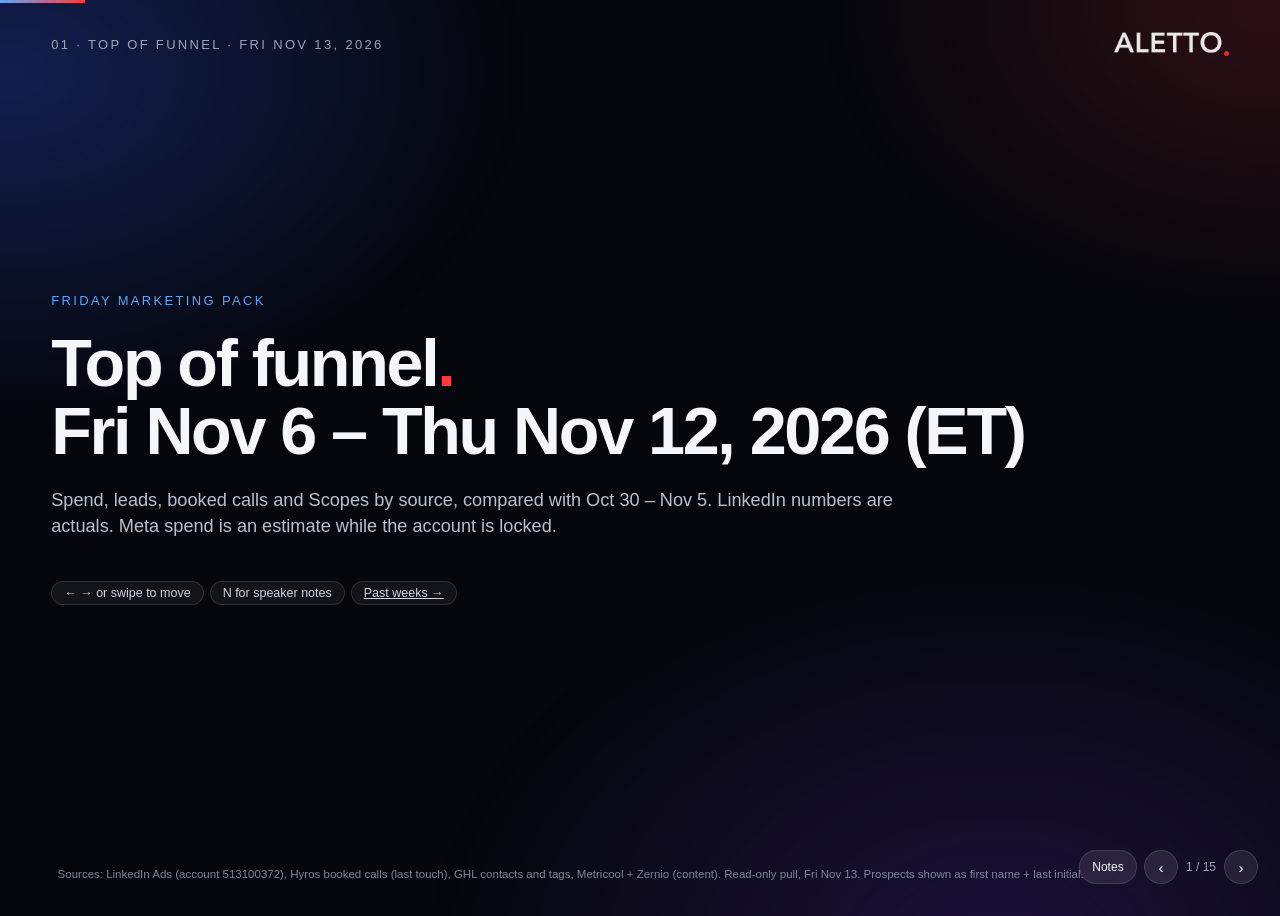
==== commit b4ba1425: "Content slides 11–13: platform scoreboard, organic leads by source, hot post + hooks + tests (Metric" ====
--- a/2026-11-13/index.html
+++ b/2026-11-13/index.html
@@ -239,12 +239,18 @@
 @media (max-width:820px){.recs .rc:last-child{grid-column:auto}}
 
 .grid>*{min-width:0}
+
+/* content v2 slide: dense lists */
+.cslide ul.clean li{font-size:clamp(12.5px,.98vw,14.5px);padding:5px 0;line-height:1.38}
+.cslide .card{padding:14px 18px}
+.cslide h2{margin-bottom:4px}
+@media (max-width:820px){.cslide ul.clean li{font-size:13.5px}}
 </style></head><body><div class="prog" id="prog"></div><div class="deck"><section class="slide" data-title="Title"><div class="top"><span class="kicker">01 · Top of funnel · Fri Nov 13, 2026</span><img src="[data-uri]" alt="Aletto"></div>
 <div class="title-wrap"><div class="kicker" style="color:var(--blu)">Friday marketing pack</div>
 <h1>Top of funnel<span class="dot">.</span><br>Fri Nov 6 – Thu Nov 12, 2026 (ET)</h1>
 <p class="sub" style="max-width:900px">Spend, leads, booked calls and Scopes by source, compared with Oct 30 – Nov 5. LinkedIn numbers are actuals. Meta spend is an estimate while the account is locked.</p>
 <div><span class="chip">← → or swipe to move</span><span class="chip">N for speaker notes</span><span class="chip"><a href="../archive/" style="color:inherit">Past weeks →</a></span></div></div>
-<div class="src">Sources: LinkedIn Ads (account 513100372), Hyros booked calls (last touch), GHL contacts and tags, Zernio. Read-only pull, Fri Nov 13. Prospects shown as first name + last initial.</div>
+<div class="src">Sources: LinkedIn Ads (account 513100372), Hyros booked calls (last touch), GHL contacts and tags, Metricool + Zernio (content). Read-only pull, Fri Nov 13. Prospects shown as first name + last initial.</div>
 <aside class="sn"><ul><li>Same week window as every Friday pack: Friday to Thursday, Eastern time.</li><li>Every number ties to the pack files; Meta spend is the standing ~$190/day estimate.</li></ul></aside></section>
 <section class="slide" data-title="The week"><div class="top"><span class="kicker">02 · The week in one slide</span><img src="[data-uri]" alt="Aletto"></div>
 <h2>More qualified calls and more Scopes for about the same money</h2><p class="sub">Spend rose 4%. Qualified calls went 17 → 19 and Scopes 6 → 8. But LinkedIn paid had its weakest week: 8 books and 0 Scopes. Meta (estimated spend) and organic carried the week.</p>
@@ -331,27 +337,47 @@
 </div>
 <div class="src">LinkedIn campaign daily and account daily reports. Frequency = impressions ÷ reach for the week. bg1 US Nov 12 jump reflects the $15 → $40 budget change.</div>
 <aside class="sn"><ul><li>Rule of thumb: rotate creative before frequency passes ~2 on cold audiences.</li></ul></aside></section>
-<section class="slide" data-title="Content"><div class="top"><span class="kicker">11 · Content & organic</span><img src="[data-uri]" alt="Aletto"></div>
-<h2>The company page started posting. The testimonial was the standout.</h2>
-<p class="sub">Organic booked 12 calls / 5 qualified and 5 of the 8 Scopes. Organic "5 Ways" report leads 52 → 61.</p>
-<div class="grid g4" style="margin-bottom:14px"><div class="glass card kpi"><div class="lbl">Company page posts</div><div class="v" style="">19</div></div><div class="glass card kpi"><div class="lbl">Impressions</div><div class="v" style="">399</div><div class="deltas">~21 per post</div></div><div class="glass card kpi"><div class="lbl">Likes · shares · clicks</div><div class="v" style="">5 · 3 · 8</div></div><div class="glass card kpi"><div class="lbl">Organic report leads</div><div class="v" style="color:var(--grn)">61</div><div class="deltas"><span class="up">▲ +17%</span><span>last week 52</span></div></div></div>
-<div class="grid g2 fill" style="grid-template-columns:1.4fr 1fr">
- <div class="glass card col"><div class="lbl">Impressions per company-page post, Nov 7–12</div><div class="chart"><canvas id="cPosts"></canvas></div></div>
- <div class="glass card"><ul class="clean"><li>First week the Aletto company page posted through Zernio: <b>19 posts</b> Nov 7–12, <b>399 impressions</b> (~21 per post), 5 likes, 3 shares, 8 clicks.</li><li>Best post: the <b>Healthcare Revenue Group testimonial</b>, 62 impressions and 3 shares, about 3× the average.</li><li>Organic "5 Ways" report leads rose <b>52 → 61</b>, and organic sources booked <b>5 of the 8 Scopes</b>.</li><li>Jake's personal LinkedIn isn't visible in any tool, so it's not in these numbers.</li></ul></div>
-</div>
-<div class="src">Zernio analytics, LinkedIn, Oct 30–Nov 12 (all 19 posts fall Nov 7–12; none the week before). GHL "5 Ways" source for organic leads.</div>
-<aside class="sn"><ul><li>Testimonial post: 62 impressions, 41 reach, 2 likes, 3 shares.</li></ul></aside></section>
-<section class="slide" data-title="Recommendations"><div class="top"><span class="kicker">12 · Recommendations</span><img src="[data-uri]" alt="Aletto"></div>
+<section class="slide" data-title="Content scoreboard"><div class="top"><span class="kicker">11 · Content · platform scoreboard</span><img src="[data-uri]" alt="Aletto"></div>
+<h2>729 posts, 508k views. Threads brings the reach; LinkedIn brings the leads.</h2><p class="sub">Jake + Aletto, every platform Metricool reads, Fri Nov 6 – Thu Nov 12 ET vs the week before. Views up 2.5×, mostly from Threads (440k views, 52 engagements). LinkedIn text posts drove the conversation: 106 of Jake's 122 LinkedIn comments.</p>
+<div class="grid g4 g3k" style="margin-bottom:12px"><div class="glass card kpi"><div class="lbl">Posts</div><div class="v" style="">729</div><div class="deltas"><span class="fl0">▲ +43%</span><span>last week 511</span></div></div><div class="glass card kpi"><div class="lbl">Views / impressions</div><div class="v" style="">508,296</div><div class="deltas"><span class="up">▲ +151%</span><span>last week 202,648</span></div></div><div class="glass card kpi"><div class="lbl">Engagements</div><div class="v" style="">792</div><div class="deltas"><span class="up">▲ +20%</span><span>last week 659</span></div></div><div class="glass card kpi"><div class="lbl">Organic report leads</div><div class="v" style="color:var(--grn)">61</div><div class="deltas"><span class="up">▲ +17%</span><span>last week 52</span></div></div></div>
+<div class="glass card fill scroll"><table class="tb2"><tr><th style="text-align:left">Brand · platform</th><th>Posts (last wk)</th><th>Views</th><th>vs last wk</th><th>Reach</th><th>Likes</th><th>Comments</th><th>Shares</th><th>Saves</th><th>Eng. rate</th><th>Clicks</th><th>Report leads</th></tr><tr class="hl"><td class="ad" style="text-align:left">Jake · LinkedIn</td><td>73<span class="hint"> (41)</span></td><td><b>15,231</b></td><td><span class="up">+139%</span></td><td>10,163</td><td>70</td><td>122</td><td>4</td><td>0</td><td>1.29%</td><td>—</td><td><b style="color:var(--grn)">56*</b></td></tr><tr class=""><td class="ad" style="text-align:left">Jake · Instagram</td><td>122<span class="hint"> (70)</span></td><td><b>37,209</b></td><td><span class="up">+78%</span></td><td>29,080</td><td>192</td><td>7</td><td>46</td><td>62</td><td>0.83%</td><td>—</td><td><span class="z">0</span></td></tr><tr class=""><td class="ad" style="text-align:left">Jake · Threads</td><td>230<span class="hint"> (166)</span></td><td><b>440,367</b></td><td><span class="up">+167%</span></td><td>—</td><td>41</td><td>8</td><td>3</td><td>0</td><td>0.01%</td><td>—</td><td><span class="z">0</span></td></tr><tr class=""><td class="ad" style="text-align:left">Jake · X</td><td>184<span class="hint"> (180)</span></td><td><b>4,618</b></td><td><span class="dn">-7%</span></td><td>—</td><td>52</td><td>50</td><td>4</td><td>1</td><td>2.32%</td><td>38</td><td><span class="z">0</span></td></tr><tr class=""><td class="ad" style="text-align:left">Jake · TikTok</td><td>25<span class="hint"> (19)</span></td><td><b>4,419</b></td><td><span class="up">+71%</span></td><td>—</td><td>102</td><td>2</td><td>2</td><td>0</td><td>2.4%</td><td>—</td><td><span class="z">0</span></td></tr><tr class=""><td class="ad" style="text-align:left">Jake · YouTube</td><td>14<span class="hint"> (18)</span></td><td><b>1,199</b></td><td><span class="dn">-13%</span></td><td>—</td><td>3</td><td>0</td><td>1</td><td>0</td><td>0.33%</td><td>—</td><td><span class="z">0</span></td></tr><tr class=""><td class="ad" style="text-align:left">Aletto · LinkedIn page</td><td>19<span class="hint"> (0)</span></td><td><b>389</b></td><td><span class="hint">new</span></td><td>—</td><td>5</td><td>0</td><td>3</td><td>0</td><td>2.06%</td><td>7</td><td><span class="z">—</span></td></tr><tr class=""><td class="ad" style="text-align:left">Aletto · Instagram</td><td>8<span class="hint"> (0)</span></td><td><b>614</b></td><td><span class="hint">new</span></td><td>494</td><td>2</td><td>0</td><td>1</td><td>0</td><td>0.49%</td><td>—</td><td><span class="z">—</span></td></tr><tr class=""><td class="ad" style="text-align:left">Aletto · Facebook</td><td>44<span class="hint"> (17)</span></td><td><b>4,198</b></td><td><span class="up">+170%</span></td><td>17</td><td>7</td><td>0</td><td>0</td><td>0</td><td>0.17%</td><td>—</td><td><span class="z">0</span></td></tr><tr class=""><td class="ad" style="text-align:left">Aletto · YouTube</td><td>10<span class="hint"> (0)</span></td><td><b>52</b></td><td><span class="hint">new</span></td><td>—</td><td>1</td><td>1</td><td>0</td><td>0</td><td>3.85%</td><td>—</td><td><span class="z">—</span></td></tr>
+<tr><td style="text-align:left"><b>Total</b></td><td><b>729</b><span class="hint"> (511)</span></td><td><b>508,296</b></td><td><span class="up">+151%</span></td><td>39,754</td><td>475</td><td>190</td><td>64</td><td>63</td><td>0.16%</td><td>45</td><td><b>61</b></td></tr></table></div>
+<div class="src">Metricool post analytics (pulled Fri Nov 13, lifetime-to-date per post), cross-checked with Zernio (Threads / Instagram / TikTok / company page within ~10%). Views = platform views; LinkedIn and X = impressions. Engagements = likes + comments + shares/reposts + saves. Clicks: X profile clicks, LinkedIn page clicks. *Report leads = GHL first-touch referrer; 56 "linkedin.com" leads can't be split between Jake's profile and the company page. 5 organic leads had no referrer. Facebook page counted once (Aletto).</div>
+<aside class="sn"><ul><li>Threads = 87% of all views but 7% of engagements and 0 leads.</li><li>LinkedIn: text posts median 160 impressions vs video 64.</li><li>Jake LinkedIn row includes reposts with comments (e.g. the Nov 8 reply to Jack Porter, 3,145 impressions).</li></ul></aside></section>
+<section class="slide" data-title="Organic leads by source"><div class="top"><span class="kicker">12 · Content · organic leads by source</span><img src="[data-uri]" alt="Aletto"></div>
+<h2>LinkedIn organic brought in the leads. Instagram and YouTube brought none.</h2><p class="sub">Of 61 organic free-report leads, 56 came from LinkedIn (first touch) and 5 had no referrer. Instagram and YouTube: 0 report leads and 0 Scopes. Instagram had 1 strategy call (not qualified); YouTube had none.</p>
+<div class="grid g2 fill" style="grid-template-columns:1fr 1.25fr">
+ <div class="glass card col"><div class="lbl">Organic free-report leads by first-touch source, this week vs last</div><div class="chart"><canvas id="cOrg"></canvas></div></div>
+ <div class="glass card col"><div class="lbl">Strategy calls · qualified · Scopes by organic source (Hyros)</div>
+  <div class="scroll fill" style="margin-top:6px"><table class="tb2"><tr><th style="text-align:left">Source</th><th colspan="3">First touch<br><span class="hint">Strat · qual · Scope</span></th><th colspan="3">Last touch<br><span class="hint">Strat · qual · Scope</span></th><th style="text-align:left">Scopes</th></tr><tr class="hl"><td style="text-align:left" class="ad">LinkedIn organic</td><td>8</td><td>4</td><td>4</td><td>7</td><td>3</td><td>3</td><td style="text-align:left;color:var(--mut);white-space:normal">Paul S., Marcus P., Manuel M., Fredj R.</td></tr><tr class=""><td style="text-align:left" class="ad">Instagram</td><td>1</td><td><span class="z">0</span></td><td><span class="z">0</span></td><td>1</td><td><span class="z">0</span></td><td><span class="z">0</span></td><td style="text-align:left;color:var(--mut);white-space:normal"></td></tr><tr class=""><td style="text-align:left" class="ad">YouTube</td><td><span class="z">0</span></td><td><span class="z">0</span></td><td><span class="z">0</span></td><td><span class="z">0</span></td><td><span class="z">0</span></td><td><span class="z">0</span></td><td style="text-align:left;color:var(--mut);white-space:normal"></td></tr><tr class=""><td style="text-align:left" class="ad">X</td><td><span class="z">0</span></td><td><span class="z">0</span></td><td><span class="z">0</span></td><td><span class="z">0</span></td><td><span class="z">0</span></td><td><span class="z">0</span></td><td style="text-align:left;color:var(--mut);white-space:normal"></td></tr><tr class=""><td style="text-align:left" class="ad">Threads</td><td><span class="z">0</span></td><td><span class="z">0</span></td><td><span class="z">0</span></td><td><span class="z">0</span></td><td><span class="z">0</span></td><td><span class="z">0</span></td><td style="text-align:left;color:var(--mut);white-space:normal"></td></tr><tr class=""><td style="text-align:left" class="ad">TikTok</td><td><span class="z">0</span></td><td><span class="z">0</span></td><td><span class="z">0</span></td><td><span class="z">0</span></td><td><span class="z">0</span></td><td><span class="z">0</span></td><td style="text-align:left;color:var(--mut);white-space:normal"></td></tr><tr class=""><td style="text-align:left" class="ad">Facebook organic</td><td><span class="z">0</span></td><td><span class="z">0</span></td><td><span class="z">0</span></td><td>1</td><td><span class="z">0</span></td><td><span class="z">0</span></td><td style="text-align:left;color:var(--mut);white-space:normal"></td></tr><tr class=""><td style="text-align:left" class="ad">Google organic</td><td><span class="z">0</span></td><td><span class="z">0</span></td><td><span class="z">0</span></td><td>2</td><td>2</td><td>1</td><td style="text-align:left;color:var(--mut);white-space:normal">Manuel M.</td></tr><tr class=""><td style="text-align:left" class="ad">Email</td><td><span class="z">0</span></td><td><span class="z">0</span></td><td><span class="z">0</span></td><td>1</td><td><span class="z">0</span></td><td><span class="z">0</span></td><td style="text-align:left;color:var(--mut);white-space:normal"></td></tr><tr class=""><td style="text-align:left" class="ad">Free report (nurture)</td><td><span class="z">0</span></td><td><span class="z">0</span></td><td><span class="z">0</span></td><td><span class="z">0</span></td><td><span class="z">0</span></td><td>1</td><td style="text-align:left;color:var(--mut);white-space:normal">Andrew S.</td></tr>
+  <tr><td style="text-align:left"><b>All organic</b></td><td><b>9</b></td><td><b>4</b></td><td><b>4</b></td><td><b>12</b></td><td><b>5</b></td><td><b>5</b></td><td></td></tr></table></div>
+  <p class="hint" style="margin-top:8px;font-size:12.5px;line-height:1.45">Paid, for scale (first touch): Meta 11 · 6 · 3, LinkedIn ads 10 · 5 · 0, no source 4 · 4 · 1. Hyros source links are per channel (li, ig, fb…), not per post, so no single post can be credited with a lead yet.</p></div>
+</div>
+<div class="src">Leads: GHL contacts created in the week (free-report tag/URL or "5 Ways" source), first-touch referrer / in-app browser (LinkedInApp, Instagram). Books: Hyros "Free AI Strategy Call" and "Scope Call", first and last touch; qualified = GHL tag. Prospects shown as first name + last initial.</div>
+<aside class="sn"><ul><li>Instagram last week: 3 report leads and 1 qualified strategy call; this week 0 leads and 1 unqualified call.</li><li>Google organic (last touch) booked 2 qualified calls and Manuel M.'s Scope; his first touch was LinkedIn organic.</li></ul></aside></section>
+<section class="slide cslide" data-title="Hot post, hooks & tests"><div class="top"><span class="kicker">13 · Content · hot post, hooks & tests</span><img src="[data-uri]" alt="Aletto"></div>
+<h2>#1 post, 5 hooks, 3 super hooks, 5 tests</h2>
+<p class="sub">Built from what drove leads (LinkedIn text posts with numbers from our own data) and from the language Scope buyers used on their strategy calls (cold outreach failing, trade shows burning money, founder-led sales hitting a ceiling).</p>
+<div class="grid g3 fill" style="grid-template-columns:1.05fr 1fr 1.15fr;align-items:stretch">
+ <div class="glass card col scroll" style="border-left:3px solid var(--amb)"><div class="lbl" style="color:var(--amb)">🔥 Hot post #1</div><b style="font-size:clamp(17px,1.45vw,21px);margin:6px 0 2px;display:block">&quot;0.27% reply rate on AI-written first lines.&quot;</b><div class="hint" style="margin-bottom:6px"><a href="https://www.linkedin.com/feed/update/urn:li:share:7525483395028529152" target="_blank" rel="noopener" style="color:var(--blu)">Jake · LinkedIn text post · Mon Nov 9, 04:00 ET ↗</a></div>
+  <ul class="clean"><li>It's the most-engaged post on LinkedIn, the platform that brought 56 of the 61 organic leads: 16 engagements (9 likes, 7 comments) on 332 impressions, a 4.8% engagement rate.</li><li>The hook opens on a hard number from our own data (0.27% vs 14.5%), the same pattern as the next two best LinkedIn posts (7% connect rate; 31,000 inboxes).</li><li>It's about cold outreach dying. That was the #1 pain in 8 of 9 Scope buyers' strategy calls.</li></ul><p class="hint" style="margin-top:8px;font-size:12.5px;line-height:1.45;color:#c3c9d6">Top by engagement overall: <b>"Good cop, bad cop works because we give to those who give to us."</b> Posted 9 times on 6 platforms: 5,224 views and 63 engagements. It brought 0 leads, because the Instagram "Comment REPORT" CTA got 4 comments across 107 reels.</p></div>
+ <div class="col" style="gap:12px"><div class="glass card col"><div class="lbl">New hooks to try</div><ul class="clean"><li>&quot;Our connect rate was 7%. These people had asked us to call them.&quot;</li><li>&quot;$5–8k a month on LinkedIn outreach. Zero leads. Here&#x27;s what was broken.&quot;</li><li>&quot;100 cold emails got 8 replies in 2019. Count yours this week.&quot;</li><li>&quot;3 in 4 leads never got a call back. Salesforce just admitted it. What&#x27;s your number?&quot;</li><li>&quot;A €40k trade show. 25 leads. €1,600 a lead, before anyone took a meeting.&quot;</li></ul></div>
+  <div class="glass card col" style="border-left:3px solid var(--red)"><div class="lbl" style="color:#ff8a8a">Super hooks</div><ul class="clean"><li><b>&quot;Cold email didn&#x27;t get worse. Google killed it, and 31,000 inboxes died in one day.&quot;</b></li><li><b>&quot;I&#x27;d rather set $40,000 on fire than buy another trade-show booth.&quot;</b></li><li><b>&quot;If every deal still needs you on the call, you don&#x27;t own a company. You own a job with payroll.&quot;</b></li></ul></div></div>
+ <div class="glass card col scroll"><div class="lbl">New things to try <span class="tag pend">awaiting go</span></div><ul class="clean"><li><b>Track every LinkedIn post.</b> Add a per-post tracked link (Hyros or UTM content = post slug) to Jake&#x27;s LinkedIn posts and profile link. Right now 56 leads say only &quot;linkedin.com&quot;, so no post can be credited.</li><li><b>Make the LinkedIn mix about 80% text.</b> Text posts had a median of 160 impressions and 106 comments. Videos had a median of 64 and 10 comments. Turn the weekly own-data number into the standard post.</li><li><b>Fix the Instagram CTA, or stop counting Instagram for leads.</b> 107 reels with &quot;Comment REPORT&quot; got 31k views, 4 comments and 0 report leads. Test a bio link with a UTM plus a DM keyword on 3 reels, and judge it on report leads.</li><li><b>Treat Threads as reach only.</b> 230 posts, 440k views, 52 engagements, 0 leads. Keep it automated, but leave it out of lead decisions and don&#x27;t spend production time on it.</li><li><b>Turn the cold-outreach-is-dead angle into an ad.</b> Use the 0.27% / 31,000-inboxes angle as a deadcold variant. It&#x27;s the pain behind the most-engaged posts and 8 of 9 Scope buyers.</li></ul></div>
+</div>
+<div class="src">Hot post = #1 by engagement on the platform that produced the organic leads; post-level lead tracking doesn't exist yet (test 1 fixes that). Scope-buyer language: us-qualified-remakes-2026-11-09/scope_buyer_patterns.md (Fathom strategy-call summaries, n=9). Nothing posted or changed.</div>
+<aside class="sn"><ul><li>Hooks are drafts for Jake / the content team. Nothing is scheduled.</li><li>Super hooks are deliberately bolder; run them as LinkedIn text posts first.</li></ul></aside></section>
+<section class="slide" data-title="Recommendations"><div class="top"><span class="kicker">14 · Recommendations</span><img src="[data-uri]" alt="Aletto"></div>
 <h2>Five moves, all waiting on Jake's go <span class="tag pend" style="font-size:13px;vertical-align:middle">awaiting go</span></h2>
 <p class="sub">Nothing below has been changed live. The Nov 12 budget changes are the only live edits this week.</p>
 <div class="grid g2 fill recs" style="align-content:center"><div class="glass card rc"><div class="num">1</div><div><b>Hold the Nov 12 budgets for a full week</b><p>Judge them next Friday on 7-day books and last-$5k Scopes. Let static-test-US end Sun Nov 15 as planned ($172 this week, 0 books) and don't move its money. Leave rt-vsl uncapped.</p></div></div><div class="glass card rc"><div class="num">2</div><div><b>Refresh bg2 US with the US-first qualifying remakes</b><p>Same $100/day. If the next ~$1k there still books 0 Scopes, move that budget flat into deadcold EU.</p></div></div><div class="glass card rc"><div class="num">3</div><div><b>Prep a deadcold variant</b><p>Same hook, new visual. Rotate it in before EU frequency passes ~2 (it's 1.50 now).</p></div></div><div class="glass card rc"><div class="num">4</div><div><b>Run the Nov 4 Meta plan when Facebook is ready</b><p>Meta booked 10 calls / 6 qualified and 2 Scopes on an estimated $1,330. Run the pinned plan on the new brand account at flat total spend so it becomes measurable.</p></div></div><div class="glass card rc"><div class="num">5</div><div><b>Reuse the testimonial and connect GA4</b><p>Repost the Healthcare Revenue Group testimonial from Jake's personal LinkedIn and as a static ad. Connect GA4 (or another page tracker) so next week can show VSL visitor → book % against the 2–5% bar.</p></div></div></div>
 <div class="src">Recommendations only. US-first qualifying remakes: us-qualified-remakes-2026-11-09. Meta plan: pinned Nov 4 plan.</div>
 <aside class="sn"><ul><li>Ask for a yes/no on each of the five.</li></ul></aside></section>
-<section class="slide" data-title="Data gaps"><div class="top"><span class="kicker">13 · Data gaps & how to read this</span><img src="[data-uri]" alt="Aletto"></div>
+<section class="slide" data-title="Data gaps"><div class="top"><span class="kicker">15 · Data gaps & how to read this</span><img src="[data-uri]" alt="Aletto"></div>
 <h2>What we can't see yet</h2>
 <p class="sub">Each gap below is labelled wherever it touches a number in this deck.</p>
-<div class="grid g2 gaps" style="align-content:start"><div class="glass card flag a" style=""><b>Meta spend is an estimate</b><p>The Aletto Meta ad account is locked. ~$190/day × 7 = ~$1,330, the same method as every pack. Meta CTR, CPM and frequency can't be seen.</p></div><div class="glass card flag a" style=""><b>VSL and report-page visitors aren't tracked</b><p>No page analytics is connected, so the 2–5% visitor → book check can't be done. Report lead → book (16.8%) is the stand-in.</p></div><div class="glass card flag a" style=""><b>Jake's personal LinkedIn isn't visible</b><p>Zernio only reports personal posts published through it.</p></div><div class="glass card flag a" style=""><b>4 books have no CRM match</b><p>Their booking email isn't in GHL, so qualified status is unknown. They're not counted as qualified.</p></div><div class="glass card flag g" style="border-left-color:var(--blu)"><b>SDR-calendar books are excluded</b><p>Sales-set calls aren't in Hyros. Closer reports those.</p></div></div>
-<div class="glass card" style="margin-top:16px"><div class="lbl">Method</div><p class="hint" style="font-size:13.5px;line-height:1.5;color:#c3c9d6">Week = Fri–Thu Eastern time vs the week before. LinkedIn: Ryze LinkedIn Ads reports, account 513100372 (campaign, creative and daily views agree: $2,214.46 / 750 clicks). Books: Hyros "Free AI Strategy Call", last touch. Scopes: Hyros "Scope Call". Qualified: GHL tag matched by booking email. Leads: GHL contacts by date added. Content: Zernio. Built Fri Nov 13, 2026, read-only.</p></div>
+<div class="grid g2 gaps" style="align-content:start"><div class="glass card flag a" style=""><b>Meta spend is an estimate</b><p>The Aletto Meta ad account is locked. ~$190/day × 7 = ~$1,330, the same method as every pack. Meta CTR, CPM and frequency can't be seen.</p></div><div class="glass card flag a" style=""><b>VSL and report-page visitors aren't tracked</b><p>No page analytics is connected, so the 2–5% visitor → book check can't be done. Report lead → book (16.8%) is the stand-in.</p></div><div class="glass card flag a" style=""><b>Organic leads can't be tied to single posts</b><p>Metricool now reads every platform, Jake's LinkedIn included. But GHL only records "linkedin.com" as the referrer and Hyros only records a channel (li, ig), so a lead can't be credited to one post yet. Per-post tracked links fix this (content test 1).</p></div><div class="glass card flag a" style=""><b>4 books have no CRM match</b><p>Their booking email isn't in GHL, so qualified status is unknown. They're not counted as qualified.</p></div><div class="glass card flag g" style="border-left-color:var(--blu)"><b>SDR-calendar books are excluded</b><p>Sales-set calls aren't in Hyros. Closer reports those.</p></div></div>
+<div class="glass card" style="margin-top:16px"><div class="lbl">Method</div><p class="hint" style="font-size:13.5px;line-height:1.5;color:#c3c9d6">Week = Fri–Thu Eastern time vs the week before. LinkedIn: Ryze LinkedIn Ads reports, account 513100372 (campaign, creative and daily views agree: $2,214.46 / 750 clicks). Books: Hyros "Free AI Strategy Call", last touch. Scopes: Hyros "Scope Call". Qualified: GHL tag matched by booking email. Leads: GHL contacts by date added. Content: Metricool post analytics, cross-checked with Zernio. Built Fri Nov 13, 2026, read-only.</p></div>
 <div class="src">Rebuilt weekly from the Friday pack with build.py. Past weeks: /archive/.</div>
 <aside class="sn"><ul><li>Biggest unlock: GA4 on the VSL page, then Meta access.</li></ul></aside></section></div>
 <div class="notes glass" id="notes"><h4>Speaker notes</h4><div id="notesBody"></div></div>
@@ -390,7 +416,7 @@
 const AN=ST?false:{duration:900};
 const C={blu:'rgba(96,165,250,.85)',blu2:'rgba(96,165,250,.35)',grn:'rgba(52,211,153,.85)',grn2:'rgba(52,211,153,.35)',vio:'rgba(167,139,250,.85)',gry:'rgba(154,163,181,.45)',amb:'rgba(251,191,36,.85)',amb2:'rgba(251,191,36,.35)',red:'rgba(255,90,90,.85)',pink:'rgba(244,114,182,.85)'};
 function hatch(col){const c=document.createElement('canvas');c.width=c.height=8;const x=c.getContext('2d');x.fillStyle='rgba(251,191,36,.25)';x.fillRect(0,0,8,8);x.strokeStyle=col;x.lineWidth=2.4;x.beginPath();x.moveTo(-2,10);x.lineTo(10,-2);x.stroke();return x.createPattern(c,'repeat')}
-const H={"spend": {"li_prosp": [2145.55, 2076.83], "li_rt": [68.91, 0], "meta": [1330, 1330]}, "bud": [["bg2 EU", 100.0], ["bg2 US", 100.0], ["bg1 US", 40.0], ["static-test-US (ends Nov 15)", 20.0], ["rt-vsl retargeting", 20.0]], "leads": [["LinkedIn ads", 123, 131], ["Meta ads", 18, 24], ["Organic \"5 Ways\"", 61, 52], ["Other", 0, 3]], "books": [["Meta ads", 10, 6, 4, 2], ["LinkedIn ads", 8, 4, 16, 6], ["Organic (LinkedIn)", 7, 3, 10, 5], ["Organic other", 5, 2, 3, 2], ["No source", 4, 4, 2, 2]], "scopes": [["Organic (LinkedIn)", 3, 0], ["Organic other", 2, 0], ["Meta ads", 2, 4], ["LinkedIn ads", 0, 2], ["No source", 1, 0]], "cpq": [["All sources (est.)", 187, 200], ["LinkedIn ads", 554, 346], ["Meta ads (est.)", 222, 665]], "cps": [["All sources (est.)", 443, 568], ["LinkedIn ads \u00b7 0 Scopes", null, 1038], ["Meta ads (est.)", 665, 332]], "l5": [["bg2 EU", 6, 6], ["bg2 US", 1, 4], ["bg1 US", 0, 3]], "cr": [["deadcold", 6, 3, "LinkedIn ads"], ["STATIC-hard-to-reach-buyers", 6, 3, "Meta ads"], ["FRTEST15", 1, 1, "Meta ads"], ["TOF-FR-WHYTF-W2", 1, 1, "Meta ads"], ["TOF-FR-T16W", 1, 0, "Meta ads"], ["coldgraveyard", 1, 1, "LinkedIn ads"], ["TOF-FR-NYP-W2", 1, 1, "Meta ads"], ["datadoesn'tlie", 1, 0, "LinkedIn ads"]], "days": ["11-06", "11-07", "11-08", "11-09", "11-10", "11-11", "11-12"], "cpm": {"bg2 EU": {"11-06": 30.7, "11-07": 32.8, "11-08": 31.4, "11-09": 30.7, "11-10": 35.4, "11-11": 33.0, "11-12": 30.6}, "bg2 US": {"11-06": 69.0, "11-07": 75.0, "11-08": 82.0, "11-09": 88.0, "11-10": 76.2, "11-11": 78.3, "11-12": 83.4}, "static test US": {"11-06": 54.6, "11-07": 52.0, "11-08": 91.4, "11-09": 92.1, "11-10": 99.8, "11-11": 87.3, "11-12": 97.3}, "bg1 US": {"11-06": 99.7, "11-07": 99.1, "11-08": 147.5, "11-09": 109.3, "11-10": 115.7, "11-11": 98.1, "11-12": 146.0}, "retargeting (rt-vsl)": {"11-11": 171.4, "11-12": 157.0}}, "ctr": {"bg2 EU": {"11-06": 1.7, "11-07": 1.67, "11-08": 1.53, "11-09": 1.56, "11-10": 1.25, "11-11": 1.69, "11-12": 1.78}, "bg2 US": {"11-06": 2.31, "11-07": 2.05, "11-08": 1.74, "11-09": 2.48, "11-10": 2.53, "11-11": 2.86, "11-12": 2.05}, "static test US": {"11-06": 1.28, "11-07": 0.58, "11-08": 0.79, "11-09": 0.83, "11-10": 0.86, "11-11": 1.48, "11-12": 1.67}, "bg1 US": {"11-06": 0.44, "11-07": 0.62, "11-08": 1.01, "11-09": 1.88, "11-10": 3.66, "11-11": 0.0, "11-12": 1.82}, "retargeting (rt-vsl)": {"11-11": 0.0, "11-12": 0.42}}, "acct": [["10-30", 58.5, 297.16], ["10-31", 66.4, 205.69], ["11-01", 53.2, 180.05], ["11-02", 34.7, 331.98], ["11-03", 40.9, 314.03], ["11-04", 37.7, 381.14], ["11-05", 49.9, 366.78], ["11-06", 46.3, 360.92], ["11-07", 49.5, 250.27], ["11-08", 51.0, 236.12], ["11-09", 50.3, 302.36], ["11-10", 53.8, 314.17], ["11-11", 55.0, 344.04], ["11-12", 58.5, 406.58]], "posts": [["11-07", "Why Giving Away Your Best Advice Pays Off in B2B", 20, false], ["11-07", "How to Handle \\\"Now Isn't a Good Time\\\" Sales Objections", 15, false], ["11-07", "Why Demographics Belong in Ad Copy, Not the Hook", 20, false], ["11-08", "How to Find the Real Priority Behind a Stalled Deal", 27, false], ["11-08", "How to Layer Ad Copy From Call-Out to Free Offer", 10, false], ["11-08", "Why Modern Salespeople Turned Into Order Takers", 7, false], ["11-09", "Why \\\"When X Happens, Then I'll Buy\\\" Keeps Buyers Stuck", 18, false], ["11-09", "How to Handle the \\\"I'm Too Busy\\\" Sales Objection", 23, false], ["11-09", "Why Education Is Your B2B Brand", 15, false], ["11-10", "Why Urgency Makes Sales Objections Disappear", 22, false], ["11-10", "How to Re-Engage a Cold B2B Lead in One Phone Call", 14, false], ["11-10", "How to Use an Identity Frame to Stop Sales Stalls", 8, false], ["11-11", "Sell a Prepaid Pilot Up Front, Then Upsell Into Recurring", 30, false], ["11-11", "Why Buyer Risk Peaks at the End of a Deal", 21, false], ["11-11", "In April, we dropped the ball for Healthcare Revenue Group (", 62, true], ["11-11", "Why Doing Less for a Narrower Customer Grew Our Revenue", 22, false], ["11-12", "Work Enterprise Deals Backward From the Buyer", 16, false], ["11-12", "Fix the Fire That Will Kill Your Business First", 32, false], ["11-12", "Call the Final Decision-Maker Before Their Team Tests Your P", 17, false]]};
+const H={"spend": {"li_prosp": [2145.55, 2076.83], "li_rt": [68.91, 0], "meta": [1330, 1330]}, "bud": [["bg2 EU", 100.0], ["bg2 US", 100.0], ["bg1 US", 40.0], ["static-test-US (ends Nov 15)", 20.0], ["rt-vsl retargeting", 20.0]], "leads": [["LinkedIn ads", 123, 131], ["Meta ads", 18, 24], ["Organic \"5 Ways\"", 61, 52], ["Other", 0, 3]], "books": [["Meta ads", 10, 6, 4, 2], ["LinkedIn ads", 8, 4, 16, 6], ["Organic (LinkedIn)", 7, 3, 10, 5], ["Organic other", 5, 2, 3, 2], ["No source", 4, 4, 2, 2]], "scopes": [["Organic (LinkedIn)", 3, 0], ["Organic other", 2, 0], ["Meta ads", 2, 4], ["LinkedIn ads", 0, 2], ["No source", 1, 0]], "cpq": [["All sources (est.)", 187, 200], ["LinkedIn ads", 554, 346], ["Meta ads (est.)", 222, 665]], "cps": [["All sources (est.)", 443, 568], ["LinkedIn ads \u00b7 0 Scopes", null, 1038], ["Meta ads (est.)", 665, 332]], "l5": [["bg2 EU", 6, 6], ["bg2 US", 1, 4], ["bg1 US", 0, 3]], "cr": [["deadcold", 6, 3, "LinkedIn ads"], ["STATIC-hard-to-reach-buyers", 6, 3, "Meta ads"], ["FRTEST15", 1, 1, "Meta ads"], ["TOF-FR-WHYTF-W2", 1, 1, "Meta ads"], ["TOF-FR-T16W", 1, 0, "Meta ads"], ["coldgraveyard", 1, 1, "LinkedIn ads"], ["TOF-FR-NYP-W2", 1, 1, "Meta ads"], ["datadoesn'tlie", 1, 0, "LinkedIn ads"]], "days": ["11-06", "11-07", "11-08", "11-09", "11-10", "11-11", "11-12"], "cpm": {"bg2 EU": {"11-06": 30.7, "11-07": 32.8, "11-08": 31.4, "11-09": 30.7, "11-10": 35.4, "11-11": 33.0, "11-12": 30.6}, "bg2 US": {"11-06": 69.0, "11-07": 75.0, "11-08": 82.0, "11-09": 88.0, "11-10": 76.2, "11-11": 78.3, "11-12": 83.4}, "static test US": {"11-06": 54.6, "11-07": 52.0, "11-08": 91.4, "11-09": 92.1, "11-10": 99.8, "11-11": 87.3, "11-12": 97.3}, "bg1 US": {"11-06": 99.7, "11-07": 99.1, "11-08": 147.5, "11-09": 109.3, "11-10": 115.7, "11-11": 98.1, "11-12": 146.0}, "retargeting (rt-vsl)": {"11-11": 171.4, "11-12": 157.0}}, "ctr": {"bg2 EU": {"11-06": 1.7, "11-07": 1.67, "11-08": 1.53, "11-09": 1.56, "11-10": 1.25, "11-11": 1.69, "11-12": 1.78}, "bg2 US": {"11-06": 2.31, "11-07": 2.05, "11-08": 1.74, "11-09": 2.48, "11-10": 2.53, "11-11": 2.86, "11-12": 2.05}, "static test US": {"11-06": 1.28, "11-07": 0.58, "11-08": 0.79, "11-09": 0.83, "11-10": 0.86, "11-11": 1.48, "11-12": 1.67}, "bg1 US": {"11-06": 0.44, "11-07": 0.62, "11-08": 1.01, "11-09": 1.88, "11-10": 3.66, "11-11": 0.0, "11-12": 1.82}, "retargeting (rt-vsl)": {"11-11": 0.0, "11-12": 0.42}}, "acct": [["10-30", 58.5, 297.16], ["10-31", 66.4, 205.69], ["11-01", 53.2, 180.05], ["11-02", 34.7, 331.98], ["11-03", 40.9, 314.03], ["11-04", 37.7, 381.14], ["11-05", 49.9, 366.78], ["11-06", 46.3, 360.92], ["11-07", 49.5, 250.27], ["11-08", 51.0, 236.12], ["11-09", 50.3, 302.36], ["11-10", 53.8, 314.17], ["11-11", 55.0, 344.04], ["11-12", 58.5, 406.58]], "posts": [["11-07", "Why Giving Away Your Best Advice Pays Off in B2B", 20, false], ["11-07", "How to Handle \\\"Now Isn't a Good Time\\\" Sales Objections", 15, false], ["11-07", "Why Demographics Belong in Ad Copy, Not the Hook", 20, false], ["11-08", "How to Find the Real Priority Behind a Stalled Deal", 27, false], ["11-08", "How to Layer Ad Copy From Call-Out to Free Offer", 10, false], ["11-08", "Why Modern Salespeople Turned Into Order Takers", 7, false], ["11-09", "Why \\\"When X Happens, Then I'll Buy\\\" Keeps Buyers Stuck", 18, false], ["11-09", "How to Handle the \\\"I'm Too Busy\\\" Sales Objection", 23, false], ["11-09", "Why Education Is Your B2B Brand", 15, false], ["11-10", "Why Urgency Makes Sales Objections Disappear", 22, false], ["11-10", "How to Re-Engage a Cold B2B Lead in One Phone Call", 14, false], ["11-10", "How to Use an Identity Frame to Stop Sales Stalls", 8, false], ["11-11", "Sell a Prepaid Pilot Up Front, Then Upsell Into Recurring", 30, false], ["11-11", "Why Buyer Risk Peaks at the End of a Deal", 21, false], ["11-11", "In April, we dropped the ball for Healthcare Revenue Group (", 62, true], ["11-11", "Why Doing Less for a Narrower Customer Grew Our Revenue", 22, false], ["11-12", "Work Enterprise Deals Backward From the Buyer", 16, false], ["11-12", "Fix the Fire That Will Kill Your Business First", 32, false], ["11-12", "Call the Final Decision-Maker Before Their Team Tests Your P", 17, false]], "org": [["LinkedIn organic", 56, 48], ["Direct / no referrer", 5, 3], ["Instagram", 0, 3], ["YouTube", 0, 0], ["X", 0, 0], ["Facebook organic", 0, 1], ["Other referrer", 0, 1]]};
 const base=(o={})=>Object.assign({responsive:true,maintainAspectRatio:false,animation:AN},o);
 const valLbl={id:'valLbl',afterDatasetsDraw(ch,a,o){if(!o||!o.on)return;const x=ch.ctx;x.save();x.fillStyle='#e6e9f0';x.font='600 12px Inter,-apple-system,Arial';ch.data.datasets.forEach((d,i)=>{const m=ch.getDatasetMeta(i);if(m.hidden)return;m.data.forEach((b,j)=>{const v=d.data[j];if(v==null||v===0&&!o.zero)return;const t=o.fmt?o.fmt(v,d,j):v;const hz=ch.options.indexAxis==='y';x.textAlign=hz?'left':'center';x.textBaseline=hz?'middle':'bottom';if(o.stackTop&&ch.options.scales.x.stacked&&i!==ch.data.datasets.length-1)return;x.fillText(t,hz?b.x+6:b.x,hz?b.y:b.y-4)})});x.restore()}};
 Chart.register(valLbl);
@@ -419,6 +445,8 @@
 fat=new Chart(cFat,{type:'line',data,options:base(Object.assign(opts,{plugins:{tooltip:{callbacks:{label:c=>c.dataset.label+': '+(m==='ctr'?c.raw+'%':fmt$(c.raw))}}}}))})}
 document.querySelectorAll('#fgPills button').forEach(b=>b.onclick=()=>{document.querySelectorAll('#fgPills button').forEach(x=>x.classList.toggle('on',x===b));fatDraw(b.dataset.m)});fatDraw('cpm');
 // posts
-new Chart(cPosts,{type:'bar',data:{labels:H.posts.map(p=>p[0]),datasets:[{label:'Impressions',data:H.posts.map(p=>p[2]),backgroundColor:H.posts.map(p=>p[3]?C.amb:C.blu2),borderRadius:4}]},options:base({plugins:{legend:{display:false},tooltip:{callbacks:{title:it=>H.posts[it[0].dataIndex][1],label:c=>c.raw+' impressions'}},valLbl:{on:true,fmt:(v,d,j)=>H.posts[j][3]?v+' · testimonial':''}},scales:{x:{grid:{display:false},ticks:{maxRotation:0,autoSkip:true}},y:{suggestedMax:70}}})});
+if(window.cPosts)new Chart(cPosts,{type:'bar',data:{labels:H.posts.map(p=>p[0]),datasets:[{label:'Impressions',data:H.posts.map(p=>p[2]),backgroundColor:H.posts.map(p=>p[3]?C.amb:C.blu2),borderRadius:4}]},options:base({plugins:{legend:{display:false},tooltip:{callbacks:{title:it=>H.posts[it[0].dataIndex][1],label:c=>c.raw+' impressions'}},valLbl:{on:true,fmt:(v,d,j)=>H.posts[j][3]?v+' · testimonial':''}},scales:{x:{grid:{display:false},ticks:{maxRotation:0,autoSkip:true}},y:{suggestedMax:70}}})});
+// organic leads by source (content v2)
+if(window.cOrg&&H.org)new Chart(cOrg,{type:'bar',data:{labels:H.org.map(r=>r[0]),datasets:[{label:'This week',data:H.org.map(r=>r[1]),backgroundColor:H.org.map(r=>r[0]==='LinkedIn organic'?C.grn:C.blu),borderRadius:5},{label:'Last week',data:H.org.map(r=>r[2]),backgroundColor:C.gry,borderRadius:5}]},options:base({indexAxis:'y',plugins:{valLbl:{on:true,zero:true}},scales:{x:{ticks:{stepSize:10}},y:{grid:{display:false}}}})});
 const hh=parseInt(location.hash.slice(1));go(isNaN(hh)?0:hh-1);
 </script></body></html>
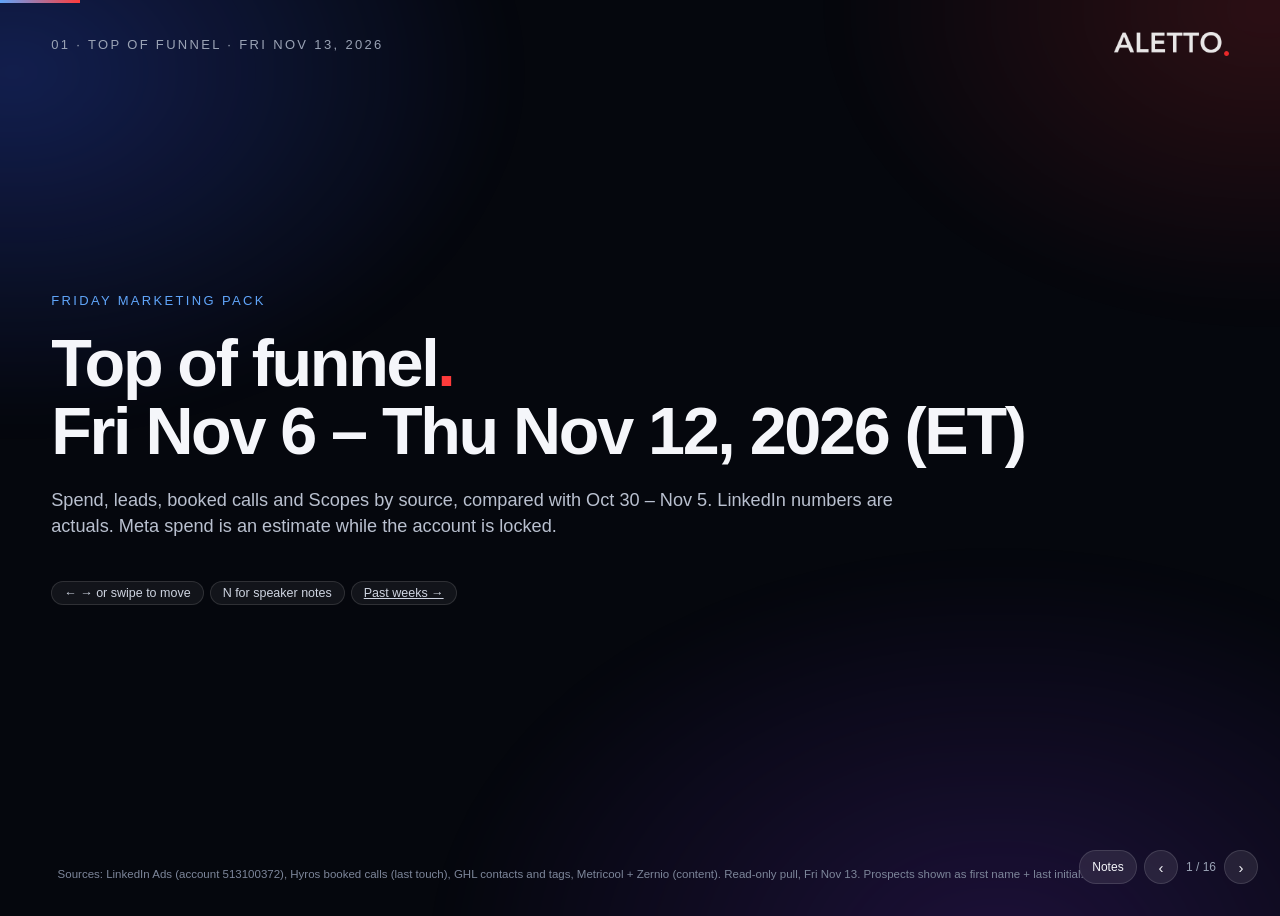
==== commit 985b735f: "GA4 VSL throughput: funnel slide real VSL/report-page visitors, new slide 5 'VSL throughput by sourc" ====
--- a/2026-11-13/index.html
+++ b/2026-11-13/index.html
@@ -245,6 +245,11 @@
 .cslide .card{padding:14px 18px}
 .cslide h2{margin-bottom:4px}
 @media (max-width:820px){.cslide ul.clean li{font-size:13.5px}}
+
+/* scoreboard slide: fit 12 rows on short laptop screens (1280x720) */
+@media (min-width:821px) and (max-height:800px){.sbtab td,.sbtab th{padding:2px 7px;font-size:12px;line-height:1.3}.sbslide .kpi{padding:10px 16px}.sbslide .kpi .v{font-size:clamp(26px,2.6vw,34px)}.sbslide .sub{margin-bottom:8px}}
+
+.gaps6 .flag{padding:14px 16px}.gaps6 .flag b{font-size:15.5px}.gaps6 .flag p{font-size:13px;line-height:1.42}
 </style></head><body><div class="prog" id="prog"></div><div class="deck"><section class="slide" data-title="Title"><div class="top"><span class="kicker">01 · Top of funnel · Fri Nov 13, 2026</span><img src="[data-uri]" alt="Aletto"></div>
 <div class="title-wrap"><div class="kicker" style="color:var(--blu)">Friday marketing pack</div>
 <h1>Top of funnel<span class="dot">.</span><br>Fri Nov 6 – Thu Nov 12, 2026 (ET)</h1>
@@ -271,12 +276,22 @@
 <h2>Fewer clicks and leads, but more of them qualified</h2>
 <p class="sub">Clicks 750 (767), report leads 202 (210), calls 34 (35), qualified 19 (17). LinkedIn CTR 1.76% (1.66%), CPC $2.95 ($2.71), CPM $52 ($45).</p>
 <div class="grid g2 fill" style="grid-template-columns:1.25fr 1fr">
- <div class="glass card col" style="justify-content:center"><div class="frow"><div class="bx" style="width:62%;background:rgba(96,165,250,.35)"><span>LinkedIn clicks</span>750</div><div class="cv"><b>16.4%</b>click → LinkedIn report lead (last week 17.1%)</div></div><div class="frow"><div class="bx" style="width:32%;background:rgba(167,139,250,.35)"><span>Report leads</span>202</div><div class="cv"><b>123 / 18 / 61</b>LinkedIn / Meta / organic</div></div><div class="frow"><div class="bx gapbox" style="width:38%"><span>VSL visitors</span>not tracked</div><div class="cv"><b>2–5% bar can't be checked</b>no page analytics connected</div></div><div class="frow"><div class="bx" style="width:13%;background:rgba(52,211,153,.32)"><span>Calls booked</span>34</div><div class="cv"><b>16.8%</b>report lead → booked call (last week 16.7%)</div></div><div class="frow"><div class="bx" style="width:10%;background:rgba(52,211,153,.55)"><span>Qualified</span>19</div><div class="cv"><b>56%</b>of books qualified (last week 49%)</div></div></div>
+ <div class="glass card col" style="justify-content:center"><div class="frow"><div class="bx" style="width:62%;background:rgba(96,165,250,.35)"><span>LinkedIn clicks</span>750</div><div class="cv"><b>16.4%</b>click → LinkedIn report lead (last week 17.1%)</div></div><div class="frow"><div class="bx" style="width:74%;background:rgba(96,165,250,.22)"><span>Report-page visitors</span>1,068</div><div class="cv"><b>18.9%</b>visitor → report lead, all sources (last week 18.5%)</div></div><div class="frow"><div class="bx" style="width:32%;background:rgba(167,139,250,.35)"><span>Report leads</span>202</div><div class="cv"><b>123 / 18 / 61</b>LinkedIn / Meta / organic</div></div><div class="frow"><div class="bx" style="width:38%;background:rgba(251,191,36,.30)"><span>VSL visitors</span>288</div><div class="cv"><b>11.8%</b>VSL visitor → booked call (last week 13.1%) · bar 2–5%</div></div><div class="frow"><div class="bx" style="width:13%;background:rgba(52,211,153,.32)"><span>Calls booked</span>34</div><div class="cv"><b>16.8%</b>report lead → booked call (last week 16.7%)</div></div><div class="frow"><div class="bx" style="width:10%;background:rgba(52,211,153,.55)"><span>Qualified</span>19</div><div class="cv"><b>56%</b>of books qualified (last week 49%)</div></div></div>
  <div class="glass card col"><div class="lbl">Free-report leads by source</div><div class="chart"><canvas id="cLeads"></canvas></div></div>
 </div>
-<div class="src">Report leads: GHL contacts created in the week with the free-report tag/URL or the "5 Ways" source. Books: Hyros "Free AI Strategy Call". Qualified: GHL tag. Bar widths are scaled (square root) so the small steps stay readable.</div>
-<aside class="sn"><ul><li>Organic "5 Ways" leads were the only lead source that grew (52 → 61).</li><li>VSL visitors are the missing step; GA4 fixes it (recommendation 5).</li></ul></aside></section>
-<section class="slide" data-title="Books & Scopes"><div class="top"><span class="kicker">05 · Books & Scopes by source</span><img src="[data-uri]" alt="Aletto"></div>
+<div class="src">Report leads: GHL contacts created in the week with the free-report tag/URL or the "5 Ways" source. Report-page and VSL visitors: GA4 unique users on go.aletto.ai/saasreport and /freetraining-1-7481 (ET week). Books: Hyros "Free AI Strategy Call". Qualified: GHL tag. Bar widths are scaled (square root) so the small steps stay readable.</div>
+<aside class="sn"><ul><li>Organic "5 Ways" leads were the only lead source that grew (52 → 61).</li><li>VSL visitors come from GA4 (connected Nov 13). More people see the VSL than become new leads because repeat opt-ins and email/DM clicks land there too.</li></ul></aside></section>
+<section class="slide" data-title="VSL throughput"><div class="top"><span class="kicker">05 · VSL throughput by source</span><img src="[data-uri]" alt="Aletto"></div>
+<h2>The VSL books 11.8% of visitors, well over the 2–5% bar. The leak is before it.</h2>
+<p class="sub">288 VSL visitors (267 last week) → 34 strategy calls booked (35). LinkedIn ads fell from 11.6% to 6.0% visitor → book, still above the bar. Only 27.0% of report-page visitors reach the VSL.</p>
+<div class="grid g2 fill" style="grid-template-columns:1.7fr 1fr">
+ <div class="glass card col"><div class="lbl">Report page → VSL → booked call · this week (last week) · <span style="color:var(--grn)">green = above the 2–5% bar</span></div>
+  <div class="scroll fill"><table class="tb2" style="font-size:13px"><tr><th style="text-align:left">Source</th><th>Report-page<br>visitors</th><th>→ VSL</th><th>VSL<br>visitors</th><th>Books</th><th>VSL →<br>book</th></tr><tr class=""><td style="text-align:left">LinkedIn ads</td><td>550 <span class="hint">(627)</span></td><td>24.2% <span class="hint">(22.0%)</span></td><td><b>133</b> <span class="hint">(138)</span></td><td>8 <span class="hint">(16)</span></td><td><b style="color:var(--grn)">6.0%</b> <span class="hint">(11.6%)</span></td></tr><tr class=""><td style="text-align:left">Meta ads</td><td>274 <span class="hint">(325)</span></td><td>11.3% <span class="hint">(7.7%)</span></td><td><b>31</b> <span class="hint">(25)</span></td><td>10 <span class="hint">(4)</span></td><td><b style="color:var(--grn)">32.3%</b> <span class="hint">(16.0%)</span></td></tr><tr class=""><td style="text-align:left">LinkedIn organic</td><td>163 <span class="hint">(120)</span></td><td>37.4% <span class="hint">(39.2%)</span></td><td><b>61</b> <span class="hint">(47)</span></td><td>7 <span class="hint">(10)</span></td><td><b style="color:var(--grn)">11.5%</b> <span class="hint">(21.3%)</span></td></tr><tr class=""><td style="text-align:left">Everything else<div class="hint" style="font-size:11px">direct, email, IG, YT, no source</div></td><td>103 <span class="hint">(69)</span></td><td>66.0% <span class="hint">(88.4%)</span></td><td><b>68</b> <span class="hint">(61)</span></td><td>9 <span class="hint">(5)</span></td><td><b style="color:var(--grn)">13.2%</b> <span class="hint">(8.2%)</span></td></tr><tr class="hl"><td style="text-align:left"><b>All sources</b></td><td>1,068 <span class="hint">(1,134)</span></td><td>27.0% <span class="hint">(23.5%)</span></td><td><b>288</b> <span class="hint">(267)</span></td><td>34 <span class="hint">(35)</span></td><td><b style="color:var(--grn)">11.8%</b> <span class="hint">(13.1%)</span></td></tr><tr><td style="text-align:left;color:var(--mut)">30 days (Oct 14 – Nov 12)</td><td>3,786</td><td>26.7%</td><td>1,012</td><td>130</td><td><b style="color:var(--grn)">12.8%</b></td></tr></table></div></div>
+ <div class="col" style="gap:10px"><div class="glass card flag a"><b>Biggest leak: the report page</b><p>1,068 visitors → 202 new leads (18.9%). Meta sends 274 visitors who stay ~6s and opt in at 6.6% (LinkedIn ads: ~32s, 22.4%).</p></div><div class="glass card flag a"><b>Mobile drops before the VSL</b><p>Mobile: 619 report-page visitors → 115 on the VSL (18.6%). Desktop: 448 → 171 (38.2%). Last week 16.7% vs 35.5%.</p></div><div class="glass card flag g" style="border-left-color:var(--blu)"><b>How to read it</b><p>Books are Hyros last touch in the same week, not a cohort of these visitors. Meta's 32.3% is inflated: Meta bookers often come back through email or DM, so GA4 logs their VSL visit there.</p></div></div>
+</div>
+<div class="src">GA4 (property 540656492, ET): unique users on go.aletto.ai/saasreport and /freetraining-1-7481, by session source. LinkedIn/Meta ads = utm_source linkedin / fb_ad; LinkedIn organic = linkedin.com referrer. Source rows can overlap slightly (one person, two sources). Books: Hyros strategy calls, last touch; "Everything else" books = Hyros organic other + no source.</div>
+<aside class="sn"><ul><li>VSL visitors 288 vs 267; 30 days 1,012 visitors and 130 books = 12.8%.</li><li>36 VSL visitors (12.5%) have no source in GA4.</li><li>The calendar sits on the VSL page itself, so GA4 can't see the booking yet; see Data gaps.</li><li>Per ad (VSL visitors → books, this week): deadcold 66 → 6 (9.1%); coldgraveyard 53 → 1 (1.9%); STATIC-hard-to-reach-buyers 17 → 6 (35.3%).</li></ul></aside></section>
+<section class="slide" data-title="Books & Scopes"><div class="top"><span class="kicker">06 · Books & Scopes by source</span><img src="[data-uri]" alt="Aletto"></div>
 <h2>Meta and organic booked more. LinkedIn paid halved.</h2>
 <p class="sub">Last-touch source. Meta 10 books / 6 qualified (4 / 2). LinkedIn ads 8 / 4 (16 / 6). Organic 12 / 5. Scopes 8 (6), none from LinkedIn paid.</p>
 <div class="grid g2 fill" style="grid-template-columns:1.2fr 1fr">
@@ -287,7 +302,7 @@
 </div>
 <div class="src">Hyros booked calls, last touch. "Organic (LinkedIn)" = organic with a LinkedIn referrer (probable LinkedIn). "No source" includes returning contacts the SDRs set. 4 books have no GHL match, so their qualified status is unknown.</div>
 <aside class="sn"><ul><li>Andrew S. Scope: last touch the free report, first touch the Meta STATIC-hard-to-reach-buyers ad.</li><li>LinkedIn paid had 2 last-touch Scopes last week, 0 this week.</li></ul></aside></section>
-<section class="slide" data-title="Cost by source"><div class="top"><span class="kicker">06 · Cost per qualified call & per Scope</span><img src="[data-uri]" alt="Aletto"></div>
+<section class="slide" data-title="Cost by source"><div class="top"><span class="kicker">07 · Cost per qualified call & per Scope</span><img src="[data-uri]" alt="Aletto"></div>
 <h2>Meta is the cheapest paid source on the estimate. LinkedIn cost $554 per qualified call.</h2>
 <p class="sub">All in: ~$187 per qualified call (~$200) and ~$443 per Scope (~$568). LinkedIn spent $2,214 for 0 last-touch Scopes. Meta figures use estimated spend.</p>
 <div class="grid g2" style="grid-template-columns:1fr 1fr;flex:1;min-height:0">
@@ -297,7 +312,7 @@
 <div class="glass card scroll" style="margin-top:14px;flex:none"><table class="tb2"><tr><th>Source</th><th>Spend</th><th>Books</th><th>Qualified</th><th>Scopes</th><th>$ / book</th><th>$ / qualified</th><th>$ / Scope</th></tr><tr><td>All sources <span class="tag est">estimate</span></td><td>~$3,544</td><td>34 <span class="hint">(35)</span></td><td>19 <span class="hint">(17)</span></td><td>8 <span class="hint">(6)</span></td><td>~$104 <span class="hint">(~$97)</span></td><td>~$187 <span class="hint">(~$200)</span></td><td>~$443 <span class="hint">(~$568)</span></td></tr><tr><td>LinkedIn ads</td><td>$2,214</td><td>8 <span class="hint">(16)</span></td><td>4 <span class="hint">(6)</span></td><td>0 <span class="hint">(2)</span></td><td>$277 <span class="hint">($130)</span></td><td>$554 <span class="hint">($346)</span></td><td>— <span class="hint">($1,038)</span></td></tr><tr><td>Meta ads <span class="tag est">estimate</span></td><td>~$1,330</td><td>10 <span class="hint">(4)</span></td><td>6 <span class="hint">(2)</span></td><td>2 <span class="hint">(4)</span></td><td>~$133 <span class="hint">(~$332)</span></td><td>~$222 <span class="hint">(~$665)</span></td><td>~$665 <span class="hint">(~$332)</span></td></tr><tr><td>Organic (all)</td><td>—</td><td>12 <span class="hint">(13)</span></td><td>5 <span class="hint">(7)</span></td><td>5 <span class="hint">(0)</span></td><td class="z">no ad spend</td><td class="z">no ad spend</td><td class="z">no ad spend</td></tr><tr><td>No source</td><td>—</td><td>4 <span class="hint">(2)</span></td><td>4 <span class="hint">(2)</span></td><td>1 <span class="hint">(0)</span></td><td class="z">no ad spend</td><td class="z">no ad spend</td><td class="z">no ad spend</td></tr></table></div>
 <div class="src">Last week in brackets. Spend: LinkedIn actual; Meta ~$190/day estimate. Scopes are last touch; "—" means no Scope to divide by.</div>
 <aside class="sn"><ul><li>LinkedIn per qualified went from $346 to $554.</li><li>Meta went from ~$665 to ~$222 per qualified, but the spend is an estimate.</li></ul></aside></section>
-<section class="slide" data-title="Last $5k"><div class="top"><span class="kicker">07 · Last $5k per LinkedIn campaign</span><img src="[data-uri]" alt="Aletto"></div>
+<section class="slide" data-title="Last $5k"><div class="top"><span class="kicker">08 · Last $5k per LinkedIn campaign</span><img src="[data-uri]" alt="Aletto"></div>
 <h2>bg2 EU earns its money. bg2 US looks better on the wider count.</h2>
 <p class="sub"><b>Strict</b> credits a Scope to the ad on the person's first strategy-call booking (last touch). <b>Any Strat</b> credits it if any of their strategy calls in the window came from the campaign (each person once). Windows end Nov 11; Nov 12 added no LinkedIn Scope.</p>
 <div class="grid g2 fill" style="grid-template-columns:1fr 1.15fr">
@@ -312,13 +327,13 @@
 </div>
 <div class="src">li-trim-2026-11-12: LinkedIn spend (adAnalytics, account 513100372) + Hyros Strategy first-book source + Scope-asked CSV + GHL Scope calendar + Hyros Scope calls. "Asked" = asked for a Scope. Bruce R. counts in both bg2 US and bg1 US under Any Strat.</div>
 <aside class="sn"><ul><li>The two methods agree on bg2 EU: 6 Scopes, all deadcold.</li><li>bg2 US goes 1 → 4 Scopes and bg1 US 0 → 3 under Any Strat; that is why the Nov 12 trim kept both alive.</li></ul></aside></section>
-<section class="slide" data-title="Last $5k by ad"><div class="top"><span class="kicker">08 · Last $5k · per ad</span><img src="[data-uri]" alt="Aletto"></div>
+<section class="slide" data-title="Last $5k by ad"><div class="top"><span class="kicker">09 · Last $5k · per ad</span><img src="[data-uri]" alt="Aletto"></div>
 <h2>deadcold carries EU. coldgraveyard is the only US ad with Scopes on real spend.</h2>
 <p class="sub">deadcold: $4,570 → 6 Scopes, $762 per Scope-asked. coldgraveyard: $2,965 → 1 Scope strict, 2 any-Strat, $741 per asked. datadoesn'tlie: Will H. on just $144. 2013selling's 2 Scopes are old first touches on $0 spend in the window, and its bg1 remake was rejected by LinkedIn.</p>
 <div class="grid g3 fill" style="grid-template-columns:.9fr 1.05fr 1.05fr"><div class="glass card col"><div class="l5h"><b>bg2 EU</b><span class="hint">$5,007</span></div><div class="scroll fill"><table class="tb2"><tr><th>Ad</th><th>Spend</th><th>Strict<br>asked · Scopes</th><th>Any Strat<br>asked · Scopes</th><th>$ / asked<br>(any)</th></tr><tr class="hl"><td class="ad" title="deadcold">deadcold</td><td>$4,570</td><td>6 · <b style="color:var(--grn)">6</b></td><td>6 · <b style="color:var(--grn)">6</b></td><td>$762</td></tr><tr class="hl"><td colspan="5" class="hint" style="text-align:left;white-space:normal;padding-top:0">Scopes: Milos N., Nuno F., Liban D., Manuel H., Mario S., Garry S.</td></tr><tr class=""><td class="ad" title="drypipe">drypipe</td><td>$226</td><td class="z">0 · 0</td><td class="z">0 · 0</td><td>—</td></tr><tr class=""><td class="ad" title="toetag">toetag</td><td>$83</td><td class="z">0 · 0</td><td class="z">0 · 0</td><td>—</td></tr><tr class=""><td class="ad" title="STATIC-inmails-map-eu">STATIC-inmails-ma…</td><td>$55</td><td class="z">0 · 0</td><td class="z">0 · 0</td><td>—</td></tr></table></div></div><div class="glass card col"><div class="l5h"><b>bg2 US</b><span class="hint">$5,002</span></div><div class="scroll fill"><table class="tb2"><tr><th>Ad</th><th>Spend</th><th>Strict<br>asked · Scopes</th><th>Any Strat<br>asked · Scopes</th><th>$ / asked<br>(any)</th></tr><tr class="hl"><td class="ad" title="coldgraveyard">coldgraveyard</td><td>$2,965</td><td>2 · <b style="color:var(--grn)">1</b></td><td>4 · <b style="color:var(--grn)">2</b></td><td>$741</td></tr><tr class="hl"><td colspan="5" class="hint" style="text-align:left;white-space:normal;padding-top:0">Scopes: Bruce R., Dan K.</td></tr><tr class="lo"><td class="ad" title="coldemail">coldemail</td><td>$1,219</td><td class="z">0 · 0</td><td class="z">0 · 0</td><td>—</td></tr><tr class=""><td class="ad" title="colddead">colddead</td><td>$699</td><td class="z">0 · 0</td><td class="z">0 · 0</td><td>—</td></tr><tr class=""><td class="ad" title="drypipe">drypipe</td><td>$83</td><td class="z">0 · 0</td><td class="z">0 · 0</td><td>—</td></tr><tr class="hl"><td class="ad" title="Duplicate_Ad_3_11May2026">Duplicate_Ad_3_11…</td><td>$0</td><td class="z">0 · 0</td><td>2 · <b style="color:var(--grn)">2</b></td><td>$0 spend</td></tr><tr class="hl"><td colspan="5" class="hint" style="text-align:left;white-space:normal;padding-top:0">Scopes: Dave B., Howard A.</td></tr></table></div></div><div class="glass card col"><div class="l5h"><b>bg1 US</b><span class="hint">$5,039</span></div><div class="scroll fill"><table class="tb2"><tr><th>Ad</th><th>Spend</th><th>Strict<br>asked · Scopes</th><th>Any Strat<br>asked · Scopes</th><th>$ / asked<br>(any)</th></tr><tr class="lo"><td class="ad" title="colddead">colddead</td><td>$2,744</td><td class="z">0 · 0</td><td class="z">0 · 0</td><td>—</td></tr><tr class="lo"><td class="ad" title="drypipe2">drypipe2</td><td>$1,946</td><td>1 · <b style="color:inherit">0</b></td><td>1 · <b style="color:inherit">0</b></td><td>$1,946</td></tr><tr class="hl"><td class="ad" title="datadoesn&#x27;tlie">datadoesn&#x27;tlie</td><td>$144</td><td class="z">0 · 0</td><td>1 · <b style="color:var(--grn)">1</b></td><td>$144</td></tr><tr class="hl"><td colspan="5" class="hint" style="text-align:left;white-space:normal;padding-top:0">Scopes: Will H.</td></tr><tr class=""><td class="ad" title="freebook">freebook</td><td>$108</td><td class="z">0 · 0</td><td class="z">0 · 0</td><td>—</td></tr><tr class=""><td class="ad" title="Duplicate_googletranslate">Duplicate_googlet…</td><td>$85</td><td class="z">0 · 0</td><td class="z">0 · 0</td><td>—</td></tr><tr class="hl"><td class="ad" title="2013selling">2013selling</td><td>$0</td><td class="z">0 · 0</td><td>3 · <b style="color:var(--grn)">2</b></td><td>$0 spend</td></tr><tr class="hl"><td colspan="5" class="hint" style="text-align:left;white-space:normal;padding-top:0">Scopes: Bruce R., Sikesdorsey I.</td></tr></table></div></div></div>
 <div class="src">Rows: ads with $50+ in the window or any Scope/asked credit. Green = has a Scope; red = $1k+ with none. "Duplicate_Ad_3" and "2013selling" spent $0 in the window; their credit comes from first touches before it.</div>
 <aside class="sn"><ul><li>The per-ad view is why recommendation 2 sets a ~$1k test on bg2 US remakes before moving money to deadcold.</li><li>coldemail ($1,219) and colddead ($2,744 in bg1) booked Strats but no Scope-asked under either method.</li></ul></aside></section>
-<section class="slide" data-title="Creatives"><div class="top"><span class="kicker">09 · Creative winners & losers</span><img src="[data-uri]" alt="Aletto"></div>
+<section class="slide" data-title="Creatives"><div class="top"><span class="kicker">10 · Creative winners & losers</span><img src="[data-uri]" alt="Aletto"></div>
 <h2>One LinkedIn ad and one Meta static did most of the booking</h2>
 <p class="sub">Paid last-touch books by ad this week. LinkedIn spend is actual; Meta spend per ad can't be seen.</p>
 <div class="grid g3 fill" style="grid-template-columns:1fr 1.1fr 1fr">
@@ -328,7 +343,7 @@
 </div>
 <div class="src">Hyros last-touch ad on each strategy call; GHL qualified tag; LinkedIn creative report. Report leads from GHL UTM content.</div>
 <aside class="sn"><ul><li>coldgraveyard spent the most for 1 book; bg2 US gets the US-first remakes test.</li><li>ghosted_v2 already paused Nov 12.</li></ul></aside></section>
-<section class="slide" data-title="Fatigue"><div class="top"><span class="kicker">10 · Fatigue radar</span><img src="[data-uri]" alt="Aletto"></div>
+<section class="slide" data-title="Fatigue"><div class="top"><span class="kicker">11 · Fatigue radar</span><img src="[data-uri]" alt="Aletto"></div>
 <h2>LinkedIn is getting more expensive to show</h2>
 <p class="sub">Account CPM went $45 → $52 week on week and rose from $46 to $58 a day between Nov 6 and Nov 12. Frequency is creeping up in both bg2 campaigns. Meta frequency, CPM and CTR can't be seen.</p>
 <div class="grid g2 fill" style="grid-template-columns:1.25fr 1fr">
@@ -337,25 +352,25 @@
 </div>
 <div class="src">LinkedIn campaign daily and account daily reports. Frequency = impressions ÷ reach for the week. bg1 US Nov 12 jump reflects the $15 → $40 budget change.</div>
 <aside class="sn"><ul><li>Rule of thumb: rotate creative before frequency passes ~2 on cold audiences.</li></ul></aside></section>
-<section class="slide" data-title="Content scoreboard"><div class="top"><span class="kicker">11 · Content · platform scoreboard</span><img src="[data-uri]" alt="Aletto"></div>
+<section class="slide sbslide" data-title="Content scoreboard"><div class="top"><span class="kicker">12 · Content · platform scoreboard</span><img src="[data-uri]" alt="Aletto"></div>
 <h2>729 posts, 508k views. Threads brings the reach; LinkedIn brings the leads.</h2><p class="sub">Jake + Aletto, every platform Metricool reads, Fri Nov 6 – Thu Nov 12 ET vs the week before. Views up 2.5×, mostly from Threads (440k views, 52 engagements). LinkedIn text posts drove the conversation: 106 of Jake's 122 LinkedIn comments.</p>
 <div class="grid g4 g3k" style="margin-bottom:12px"><div class="glass card kpi"><div class="lbl">Posts</div><div class="v" style="">729</div><div class="deltas"><span class="fl0">▲ +43%</span><span>last week 511</span></div></div><div class="glass card kpi"><div class="lbl">Views / impressions</div><div class="v" style="">508,296</div><div class="deltas"><span class="up">▲ +151%</span><span>last week 202,648</span></div></div><div class="glass card kpi"><div class="lbl">Engagements</div><div class="v" style="">792</div><div class="deltas"><span class="up">▲ +20%</span><span>last week 659</span></div></div><div class="glass card kpi"><div class="lbl">Organic report leads</div><div class="v" style="color:var(--grn)">61</div><div class="deltas"><span class="up">▲ +17%</span><span>last week 52</span></div></div></div>
-<div class="glass card fill scroll"><table class="tb2"><tr><th style="text-align:left">Brand · platform</th><th>Posts (last wk)</th><th>Views</th><th>vs last wk</th><th>Reach</th><th>Likes</th><th>Comments</th><th>Shares</th><th>Saves</th><th>Eng. rate</th><th>Clicks</th><th>Report leads</th></tr><tr class="hl"><td class="ad" style="text-align:left">Jake · LinkedIn</td><td>73<span class="hint"> (41)</span></td><td><b>15,231</b></td><td><span class="up">+139%</span></td><td>10,163</td><td>70</td><td>122</td><td>4</td><td>0</td><td>1.29%</td><td>—</td><td><b style="color:var(--grn)">56*</b></td></tr><tr class=""><td class="ad" style="text-align:left">Jake · Instagram</td><td>122<span class="hint"> (70)</span></td><td><b>37,209</b></td><td><span class="up">+78%</span></td><td>29,080</td><td>192</td><td>7</td><td>46</td><td>62</td><td>0.83%</td><td>—</td><td><span class="z">0</span></td></tr><tr class=""><td class="ad" style="text-align:left">Jake · Threads</td><td>230<span class="hint"> (166)</span></td><td><b>440,367</b></td><td><span class="up">+167%</span></td><td>—</td><td>41</td><td>8</td><td>3</td><td>0</td><td>0.01%</td><td>—</td><td><span class="z">0</span></td></tr><tr class=""><td class="ad" style="text-align:left">Jake · X</td><td>184<span class="hint"> (180)</span></td><td><b>4,618</b></td><td><span class="dn">-7%</span></td><td>—</td><td>52</td><td>50</td><td>4</td><td>1</td><td>2.32%</td><td>38</td><td><span class="z">0</span></td></tr><tr class=""><td class="ad" style="text-align:left">Jake · TikTok</td><td>25<span class="hint"> (19)</span></td><td><b>4,419</b></td><td><span class="up">+71%</span></td><td>—</td><td>102</td><td>2</td><td>2</td><td>0</td><td>2.4%</td><td>—</td><td><span class="z">0</span></td></tr><tr class=""><td class="ad" style="text-align:left">Jake · YouTube</td><td>14<span class="hint"> (18)</span></td><td><b>1,199</b></td><td><span class="dn">-13%</span></td><td>—</td><td>3</td><td>0</td><td>1</td><td>0</td><td>0.33%</td><td>—</td><td><span class="z">0</span></td></tr><tr class=""><td class="ad" style="text-align:left">Aletto · LinkedIn page</td><td>19<span class="hint"> (0)</span></td><td><b>389</b></td><td><span class="hint">new</span></td><td>—</td><td>5</td><td>0</td><td>3</td><td>0</td><td>2.06%</td><td>7</td><td><span class="z">—</span></td></tr><tr class=""><td class="ad" style="text-align:left">Aletto · Instagram</td><td>8<span class="hint"> (0)</span></td><td><b>614</b></td><td><span class="hint">new</span></td><td>494</td><td>2</td><td>0</td><td>1</td><td>0</td><td>0.49%</td><td>—</td><td><span class="z">—</span></td></tr><tr class=""><td class="ad" style="text-align:left">Aletto · Facebook</td><td>44<span class="hint"> (17)</span></td><td><b>4,198</b></td><td><span class="up">+170%</span></td><td>17</td><td>7</td><td>0</td><td>0</td><td>0</td><td>0.17%</td><td>—</td><td><span class="z">0</span></td></tr><tr class=""><td class="ad" style="text-align:left">Aletto · YouTube</td><td>10<span class="hint"> (0)</span></td><td><b>52</b></td><td><span class="hint">new</span></td><td>—</td><td>1</td><td>1</td><td>0</td><td>0</td><td>3.85%</td><td>—</td><td><span class="z">—</span></td></tr>
+<div class="glass card fill scroll"><table class="tb2 sbtab"><tr><th style="text-align:left">Brand · platform</th><th>Posts (last wk)</th><th>Views</th><th>vs last wk</th><th>Reach</th><th>Likes</th><th>Comments</th><th>Shares</th><th>Saves</th><th>Eng. rate</th><th>Clicks</th><th>Report leads</th></tr><tr class="hl"><td class="ad" style="text-align:left">Jake · LinkedIn</td><td>73<span class="hint"> (41)</span></td><td><b>15,231</b></td><td><span class="up">+139%</span></td><td>10,163</td><td>70</td><td>122</td><td>4</td><td>0</td><td>1.29%</td><td>—</td><td><b style="color:var(--grn)">56*</b></td></tr><tr class=""><td class="ad" style="text-align:left">Jake · Instagram</td><td>122<span class="hint"> (70)</span></td><td><b>37,209</b></td><td><span class="up">+78%</span></td><td>29,080</td><td>192</td><td>7</td><td>46</td><td>62</td><td>0.83%</td><td>—</td><td><span class="z">0</span></td></tr><tr class=""><td class="ad" style="text-align:left">Jake · Threads</td><td>230<span class="hint"> (166)</span></td><td><b>440,367</b></td><td><span class="up">+167%</span></td><td>—</td><td>41</td><td>8</td><td>3</td><td>0</td><td>0.01%</td><td>—</td><td><span class="z">0</span></td></tr><tr class=""><td class="ad" style="text-align:left">Jake · X</td><td>184<span class="hint"> (180)</span></td><td><b>4,618</b></td><td><span class="dn">-7%</span></td><td>—</td><td>52</td><td>50</td><td>4</td><td>1</td><td>2.32%</td><td>38</td><td><span class="z">0</span></td></tr><tr class=""><td class="ad" style="text-align:left">Jake · TikTok</td><td>25<span class="hint"> (19)</span></td><td><b>4,419</b></td><td><span class="up">+71%</span></td><td>—</td><td>102</td><td>2</td><td>2</td><td>0</td><td>2.4%</td><td>—</td><td><span class="z">0</span></td></tr><tr class=""><td class="ad" style="text-align:left">Jake · YouTube</td><td>14<span class="hint"> (18)</span></td><td><b>1,199</b></td><td><span class="dn">-13%</span></td><td>—</td><td>3</td><td>0</td><td>1</td><td>0</td><td>0.33%</td><td>—</td><td><span class="z">0</span></td></tr><tr class=""><td class="ad" style="text-align:left">Aletto · LinkedIn page</td><td>19<span class="hint"> (0)</span></td><td><b>389</b></td><td><span class="hint">new</span></td><td>—</td><td>5</td><td>0</td><td>3</td><td>0</td><td>2.06%</td><td>7</td><td><span class="z">—</span></td></tr><tr class=""><td class="ad" style="text-align:left">Aletto · Instagram</td><td>8<span class="hint"> (0)</span></td><td><b>614</b></td><td><span class="hint">new</span></td><td>494</td><td>2</td><td>0</td><td>1</td><td>0</td><td>0.49%</td><td>—</td><td><span class="z">—</span></td></tr><tr class=""><td class="ad" style="text-align:left">Aletto · Facebook</td><td>44<span class="hint"> (17)</span></td><td><b>4,198</b></td><td><span class="up">+170%</span></td><td>17</td><td>7</td><td>0</td><td>0</td><td>0</td><td>0.17%</td><td>—</td><td><span class="z">0</span></td></tr><tr class=""><td class="ad" style="text-align:left">Aletto · YouTube</td><td>10<span class="hint"> (0)</span></td><td><b>52</b></td><td><span class="hint">new</span></td><td>—</td><td>1</td><td>1</td><td>0</td><td>0</td><td>3.85%</td><td>—</td><td><span class="z">—</span></td></tr>
 <tr><td style="text-align:left"><b>Total</b></td><td><b>729</b><span class="hint"> (511)</span></td><td><b>508,296</b></td><td><span class="up">+151%</span></td><td>39,754</td><td>475</td><td>190</td><td>64</td><td>63</td><td>0.16%</td><td>45</td><td><b>61</b></td></tr></table></div>
 <div class="src">Metricool post analytics (pulled Fri Nov 13, lifetime-to-date per post), cross-checked with Zernio (Threads / Instagram / TikTok / company page within ~10%). Views = platform views; LinkedIn and X = impressions. Engagements = likes + comments + shares/reposts + saves. Clicks: X profile clicks, LinkedIn page clicks. *Report leads = GHL first-touch referrer; 56 "linkedin.com" leads can't be split between Jake's profile and the company page. 5 organic leads had no referrer. Facebook page counted once (Aletto).</div>
 <aside class="sn"><ul><li>Threads = 87% of all views but 7% of engagements and 0 leads.</li><li>LinkedIn: text posts median 160 impressions vs video 64.</li><li>Jake LinkedIn row includes reposts with comments (e.g. the Nov 8 reply to Jack Porter, 3,145 impressions).</li></ul></aside></section>
-<section class="slide" data-title="Organic leads by source"><div class="top"><span class="kicker">12 · Content · organic leads by source</span><img src="[data-uri]" alt="Aletto"></div>
+<section class="slide" data-title="Organic leads by source"><div class="top"><span class="kicker">13 · Content · organic leads by source</span><img src="[data-uri]" alt="Aletto"></div>
 <h2>LinkedIn organic brought in the leads. Instagram and YouTube brought none.</h2><p class="sub">Of 61 organic free-report leads, 56 came from LinkedIn (first touch) and 5 had no referrer. Instagram and YouTube: 0 report leads and 0 Scopes. Instagram had 1 strategy call (not qualified); YouTube had none.</p>
 <div class="grid g2 fill" style="grid-template-columns:1fr 1.25fr">
  <div class="glass card col"><div class="lbl">Organic free-report leads by first-touch source, this week vs last</div><div class="chart"><canvas id="cOrg"></canvas></div></div>
  <div class="glass card col"><div class="lbl">Strategy calls · qualified · Scopes by organic source (Hyros)</div>
-  <div class="scroll fill" style="margin-top:6px"><table class="tb2"><tr><th style="text-align:left">Source</th><th colspan="3">First touch<br><span class="hint">Strat · qual · Scope</span></th><th colspan="3">Last touch<br><span class="hint">Strat · qual · Scope</span></th><th style="text-align:left">Scopes</th></tr><tr class="hl"><td style="text-align:left" class="ad">LinkedIn organic</td><td>8</td><td>4</td><td>4</td><td>7</td><td>3</td><td>3</td><td style="text-align:left;color:var(--mut);white-space:normal">Paul S., Marcus P., Manuel M., Fredj R.</td></tr><tr class=""><td style="text-align:left" class="ad">Instagram</td><td>1</td><td><span class="z">0</span></td><td><span class="z">0</span></td><td>1</td><td><span class="z">0</span></td><td><span class="z">0</span></td><td style="text-align:left;color:var(--mut);white-space:normal"></td></tr><tr class=""><td style="text-align:left" class="ad">YouTube</td><td><span class="z">0</span></td><td><span class="z">0</span></td><td><span class="z">0</span></td><td><span class="z">0</span></td><td><span class="z">0</span></td><td><span class="z">0</span></td><td style="text-align:left;color:var(--mut);white-space:normal"></td></tr><tr class=""><td style="text-align:left" class="ad">X</td><td><span class="z">0</span></td><td><span class="z">0</span></td><td><span class="z">0</span></td><td><span class="z">0</span></td><td><span class="z">0</span></td><td><span class="z">0</span></td><td style="text-align:left;color:var(--mut);white-space:normal"></td></tr><tr class=""><td style="text-align:left" class="ad">Threads</td><td><span class="z">0</span></td><td><span class="z">0</span></td><td><span class="z">0</span></td><td><span class="z">0</span></td><td><span class="z">0</span></td><td><span class="z">0</span></td><td style="text-align:left;color:var(--mut);white-space:normal"></td></tr><tr class=""><td style="text-align:left" class="ad">TikTok</td><td><span class="z">0</span></td><td><span class="z">0</span></td><td><span class="z">0</span></td><td><span class="z">0</span></td><td><span class="z">0</span></td><td><span class="z">0</span></td><td style="text-align:left;color:var(--mut);white-space:normal"></td></tr><tr class=""><td style="text-align:left" class="ad">Facebook organic</td><td><span class="z">0</span></td><td><span class="z">0</span></td><td><span class="z">0</span></td><td>1</td><td><span class="z">0</span></td><td><span class="z">0</span></td><td style="text-align:left;color:var(--mut);white-space:normal"></td></tr><tr class=""><td style="text-align:left" class="ad">Google organic</td><td><span class="z">0</span></td><td><span class="z">0</span></td><td><span class="z">0</span></td><td>2</td><td>2</td><td>1</td><td style="text-align:left;color:var(--mut);white-space:normal">Manuel M.</td></tr><tr class=""><td style="text-align:left" class="ad">Email</td><td><span class="z">0</span></td><td><span class="z">0</span></td><td><span class="z">0</span></td><td>1</td><td><span class="z">0</span></td><td><span class="z">0</span></td><td style="text-align:left;color:var(--mut);white-space:normal"></td></tr><tr class=""><td style="text-align:left" class="ad">Free report (nurture)</td><td><span class="z">0</span></td><td><span class="z">0</span></td><td><span class="z">0</span></td><td><span class="z">0</span></td><td><span class="z">0</span></td><td>1</td><td style="text-align:left;color:var(--mut);white-space:normal">Andrew S.</td></tr>
+  <div class="scroll fill" style="margin-top:6px"><table class="tb2"><tr><th style="text-align:left">Source</th><th colspan="3">First touch<br><span class="hint">Strat · qual · Scope</span></th><th colspan="3">Last touch<br><span class="hint">Strat · qual · Scope</span></th><th style="text-align:left">Scopes</th></tr><tr class="hl"><td style="text-align:left" class="ad">LinkedIn organic</td><td>8</td><td>4</td><td>4</td><td>7</td><td>3</td><td>3</td><td style="text-align:left;color:var(--mut);white-space:normal">Paul S., Marcus P., Manuel M., Fredj R.</td></tr><tr class=""><td style="text-align:left" class="ad">Instagram</td><td>1</td><td><span class="z">0</span></td><td><span class="z">0</span></td><td>1</td><td><span class="z">0</span></td><td><span class="z">0</span></td><td style="text-align:left;color:var(--mut);white-space:normal"></td></tr><tr class=""><td style="text-align:left" class="ad">YouTube</td><td><span class="z">0</span></td><td><span class="z">0</span></td><td><span class="z">0</span></td><td><span class="z">0</span></td><td><span class="z">0</span></td><td><span class="z">0</span></td><td style="text-align:left;color:var(--mut);white-space:normal"></td></tr><tr class=""><td style="text-align:left" class="ad">X</td><td><span class="z">0</span></td><td><span class="z">0</span></td><td><span class="z">0</span></td><td><span class="z">0</span></td><td><span class="z">0</span></td><td><span class="z">0</span></td><td style="text-align:left;color:var(--mut);white-space:normal"></td></tr><tr class=""><td style="text-align:left" class="ad">Facebook organic</td><td><span class="z">0</span></td><td><span class="z">0</span></td><td><span class="z">0</span></td><td>1</td><td><span class="z">0</span></td><td><span class="z">0</span></td><td style="text-align:left;color:var(--mut);white-space:normal"></td></tr><tr class=""><td style="text-align:left" class="ad">Google organic</td><td><span class="z">0</span></td><td><span class="z">0</span></td><td><span class="z">0</span></td><td>2</td><td>2</td><td>1</td><td style="text-align:left;color:var(--mut);white-space:normal">Manuel M.</td></tr><tr class=""><td style="text-align:left" class="ad">Email</td><td><span class="z">0</span></td><td><span class="z">0</span></td><td><span class="z">0</span></td><td>1</td><td><span class="z">0</span></td><td><span class="z">0</span></td><td style="text-align:left;color:var(--mut);white-space:normal"></td></tr><tr class=""><td style="text-align:left" class="ad">Free report (nurture)</td><td><span class="z">0</span></td><td><span class="z">0</span></td><td><span class="z">0</span></td><td><span class="z">0</span></td><td><span class="z">0</span></td><td>1</td><td style="text-align:left;color:var(--mut);white-space:normal">Andrew S.</td></tr>
   <tr><td style="text-align:left"><b>All organic</b></td><td><b>9</b></td><td><b>4</b></td><td><b>4</b></td><td><b>12</b></td><td><b>5</b></td><td><b>5</b></td><td></td></tr></table></div>
   <p class="hint" style="margin-top:8px;font-size:12.5px;line-height:1.45">Paid, for scale (first touch): Meta 11 · 6 · 3, LinkedIn ads 10 · 5 · 0, no source 4 · 4 · 1. Hyros source links are per channel (li, ig, fb…), not per post, so no single post can be credited with a lead yet.</p></div>
 </div>
 <div class="src">Leads: GHL contacts created in the week (free-report tag/URL or "5 Ways" source), first-touch referrer / in-app browser (LinkedInApp, Instagram). Books: Hyros "Free AI Strategy Call" and "Scope Call", first and last touch; qualified = GHL tag. Prospects shown as first name + last initial.</div>
 <aside class="sn"><ul><li>Instagram last week: 3 report leads and 1 qualified strategy call; this week 0 leads and 1 unqualified call.</li><li>Google organic (last touch) booked 2 qualified calls and Manuel M.'s Scope; his first touch was LinkedIn organic.</li></ul></aside></section>
-<section class="slide cslide" data-title="Hot post, hooks & tests"><div class="top"><span class="kicker">13 · Content · hot post, hooks & tests</span><img src="[data-uri]" alt="Aletto"></div>
+<section class="slide cslide" data-title="Hot post, hooks & tests"><div class="top"><span class="kicker">14 · Content · hot post, hooks & tests</span><img src="[data-uri]" alt="Aletto"></div>
 <h2>#1 post, 5 hooks, 3 super hooks, 5 tests</h2>
 <p class="sub">Built from what drove leads (LinkedIn text posts with numbers from our own data) and from the language Scope buyers used on their strategy calls (cold outreach failing, trade shows burning money, founder-led sales hitting a ceiling).</p>
 <div class="grid g3 fill" style="grid-template-columns:1.05fr 1fr 1.15fr;align-items:stretch">
@@ -367,19 +382,19 @@
 </div>
 <div class="src">Hot post = #1 by engagement on the platform that produced the organic leads; post-level lead tracking doesn't exist yet (test 1 fixes that). Scope-buyer language: us-qualified-remakes-2026-11-09/scope_buyer_patterns.md (Fathom strategy-call summaries, n=9). Nothing posted or changed.</div>
 <aside class="sn"><ul><li>Hooks are drafts for Jake / the content team. Nothing is scheduled.</li><li>Super hooks are deliberately bolder; run them as LinkedIn text posts first.</li></ul></aside></section>
-<section class="slide" data-title="Recommendations"><div class="top"><span class="kicker">14 · Recommendations</span><img src="[data-uri]" alt="Aletto"></div>
+<section class="slide" data-title="Recommendations"><div class="top"><span class="kicker">15 · Recommendations</span><img src="[data-uri]" alt="Aletto"></div>
 <h2>Five moves, all waiting on Jake's go <span class="tag pend" style="font-size:13px;vertical-align:middle">awaiting go</span></h2>
 <p class="sub">Nothing below has been changed live. The Nov 12 budget changes are the only live edits this week.</p>
-<div class="grid g2 fill recs" style="align-content:center"><div class="glass card rc"><div class="num">1</div><div><b>Hold the Nov 12 budgets for a full week</b><p>Judge them next Friday on 7-day books and last-$5k Scopes. Let static-test-US end Sun Nov 15 as planned ($172 this week, 0 books) and don't move its money. Leave rt-vsl uncapped.</p></div></div><div class="glass card rc"><div class="num">2</div><div><b>Refresh bg2 US with the US-first qualifying remakes</b><p>Same $100/day. If the next ~$1k there still books 0 Scopes, move that budget flat into deadcold EU.</p></div></div><div class="glass card rc"><div class="num">3</div><div><b>Prep a deadcold variant</b><p>Same hook, new visual. Rotate it in before EU frequency passes ~2 (it's 1.50 now).</p></div></div><div class="glass card rc"><div class="num">4</div><div><b>Run the Nov 4 Meta plan when Facebook is ready</b><p>Meta booked 10 calls / 6 qualified and 2 Scopes on an estimated $1,330. Run the pinned plan on the new brand account at flat total spend so it becomes measurable.</p></div></div><div class="glass card rc"><div class="num">5</div><div><b>Reuse the testimonial and connect GA4</b><p>Repost the Healthcare Revenue Group testimonial from Jake's personal LinkedIn and as a static ad. Connect GA4 (or another page tracker) so next week can show VSL visitor → book % against the 2–5% bar.</p></div></div></div>
+<div class="grid g2 fill recs" style="align-content:center"><div class="glass card rc"><div class="num">1</div><div><b>Hold the Nov 12 budgets for a full week</b><p>Judge them next Friday on 7-day books and last-$5k Scopes. Let static-test-US end Sun Nov 15 as planned ($172 this week, 0 books) and don't move its money. Leave rt-vsl uncapped.</p></div></div><div class="glass card rc"><div class="num">2</div><div><b>Refresh bg2 US with the US-first qualifying remakes</b><p>Same $100/day. If the next ~$1k there still books 0 Scopes, move that budget flat into deadcold EU.</p></div></div><div class="glass card rc"><div class="num">3</div><div><b>Prep a deadcold variant</b><p>Same hook, new visual. Rotate it in before EU frequency passes ~2 (it's 1.50 now).</p></div></div><div class="glass card rc"><div class="num">4</div><div><b>Run the Nov 4 Meta plan when Facebook is ready</b><p>Meta booked 10 calls / 6 qualified and 2 Scopes on an estimated $1,330. Run the pinned plan on the new brand account at flat total spend so it becomes measurable.</p></div></div><div class="glass card rc"><div class="num">5</div><div><b>Reuse the testimonial and track the booking</b><p>Repost the Healthcare Revenue Group testimonial from Jake's personal LinkedIn and as a static ad. GA4 is now connected (VSL slide). Next: add a GA4 booking event on the VSL calendar and fix the ad UTMs, so visitor → book can be read per person and per ad.</p></div></div></div>
 <div class="src">Recommendations only. US-first qualifying remakes: us-qualified-remakes-2026-11-09. Meta plan: pinned Nov 4 plan.</div>
 <aside class="sn"><ul><li>Ask for a yes/no on each of the five.</li></ul></aside></section>
-<section class="slide" data-title="Data gaps"><div class="top"><span class="kicker">15 · Data gaps & how to read this</span><img src="[data-uri]" alt="Aletto"></div>
+<section class="slide" data-title="Data gaps"><div class="top"><span class="kicker">16 · Data gaps & how to read this</span><img src="[data-uri]" alt="Aletto"></div>
 <h2>What we can't see yet</h2>
 <p class="sub">Each gap below is labelled wherever it touches a number in this deck.</p>
-<div class="grid g2 gaps" style="align-content:start"><div class="glass card flag a" style=""><b>Meta spend is an estimate</b><p>The Aletto Meta ad account is locked. ~$190/day × 7 = ~$1,330, the same method as every pack. Meta CTR, CPM and frequency can't be seen.</p></div><div class="glass card flag a" style=""><b>VSL and report-page visitors aren't tracked</b><p>No page analytics is connected, so the 2–5% visitor → book check can't be done. Report lead → book (16.8%) is the stand-in.</p></div><div class="glass card flag a" style=""><b>Organic leads can't be tied to single posts</b><p>Metricool now reads every platform, Jake's LinkedIn included. But GHL only records "linkedin.com" as the referrer and Hyros only records a channel (li, ig), so a lead can't be credited to one post yet. Per-post tracked links fix this (content test 1).</p></div><div class="glass card flag a" style=""><b>4 books have no CRM match</b><p>Their booking email isn't in GHL, so qualified status is unknown. They're not counted as qualified.</p></div><div class="glass card flag g" style="border-left-color:var(--blu)"><b>SDR-calendar books are excluded</b><p>Sales-set calls aren't in Hyros. Closer reports those.</p></div></div>
-<div class="glass card" style="margin-top:16px"><div class="lbl">Method</div><p class="hint" style="font-size:13.5px;line-height:1.5;color:#c3c9d6">Week = Fri–Thu Eastern time vs the week before. LinkedIn: Ryze LinkedIn Ads reports, account 513100372 (campaign, creative and daily views agree: $2,214.46 / 750 clicks). Books: Hyros "Free AI Strategy Call", last touch. Scopes: Hyros "Scope Call". Qualified: GHL tag matched by booking email. Leads: GHL contacts by date added. Content: Metricool post analytics, cross-checked with Zernio. Built Fri Nov 13, 2026, read-only.</p></div>
+<div class="grid g3 gaps gaps6" style="align-content:start;grid-template-columns:repeat(3,1fr)"><div class="glass card flag a" style=""><b>Meta spend is an estimate</b><p>The Aletto Meta ad account is locked. ~$190/day × 7 = ~$1,330, the same method as every pack. Meta CTR, CPM and frequency can't be seen.</p></div><div class="glass card flag a" style=""><b>GA4 can't see the booking yet</b><p>The strategy-call calendar sits on the VSL page and GA4 has 0 key events set up. /confirmed had 2 visitors vs 34 books. So visitor → book is GA4 visitors ÷ Hyros books, not tracked per person. Fix: fire a GA4 "book_call" event when the calendar books (or redirect it to /confirmed) and mark it a key event.</p></div><div class="glass card flag a" style=""><b>Ad UTMs land in the wrong fields</b><p>LinkedIn ads put the campaign name in utm_medium and all share utm_campaign "aletto-fr/lt-winners"; Meta uses utm_source "fb_ad". GA4 files LinkedIn paid as Organic Social and Meta as Unassigned, so its channel reports are wrong (the ad name in utm_content is fine). Fix: utm_source=linkedin or facebook, utm_medium=paid_social, utm_campaign=campaign; keep utm_content=ad.</p></div><div class="glass card flag a" style=""><b>12.5% of VSL visitors have no source</b><p>36 of 288 VSL visitors show (not set) in GA4, so they sit in "Everything else". VSL watch time isn't tracked either (no video events); the only signal is ~73s average engagement per visitor.</p></div><div class="glass card flag a" style=""><b>Organic leads can't be tied to single posts</b><p>Metricool now reads every platform, Jake's LinkedIn included. But GHL only records "linkedin.com" as the referrer and Hyros only records a channel (li, ig), so a lead can't be credited to one post yet. Per-post tracked links fix this (content test 1).</p></div><div class="glass card flag g" style="border-left-color:var(--blu)"><b>4 unmatched books · SDR calls excluded</b><p>Their booking email isn't in GHL, so qualified status is unknown. They're not counted as qualified. Sales-set calls aren't in Hyros. Closer reports those.</p></div></div>
+<div class="glass card" style="margin-top:16px"><div class="lbl">Method</div><p class="hint" style="font-size:13.5px;line-height:1.5;color:#c3c9d6">Week = Fri–Thu Eastern time vs the week before. LinkedIn: Ryze LinkedIn Ads reports, account 513100372 (campaign, creative and daily views agree: $2,214.46 / 750 clicks). Books: Hyros "Free AI Strategy Call", last touch. Scopes: Hyros "Scope Call". Qualified: GHL tag matched by booking email. Leads: GHL contacts by date added. Page visitors: GA4 property 540656492 (ET), unique users. Content: Metricool post analytics, cross-checked with Zernio. Built Fri Nov 13, 2026, read-only.</p></div>
 <div class="src">Rebuilt weekly from the Friday pack with build.py. Past weeks: /archive/.</div>
-<aside class="sn"><ul><li>Biggest unlock: GA4 on the VSL page, then Meta access.</li></ul></aside></section></div>
+<aside class="sn"><ul><li>Biggest unlock now: a GA4 booking event on the VSL calendar, so visitor → book is measured per person instead of matched to Hyros totals.</li></ul></aside></section></div>
 <div class="notes glass" id="notes"><h4>Speaker notes</h4><div id="notesBody"></div></div>
 <div class="nav"><button class="nbtn" id="nbtn" title="Speaker notes (N)">Notes</button><button id="prev" aria-label="Previous">‹</button><span id="pg"></span><button id="next" aria-label="Next">›</button></div>
 <script>/**
